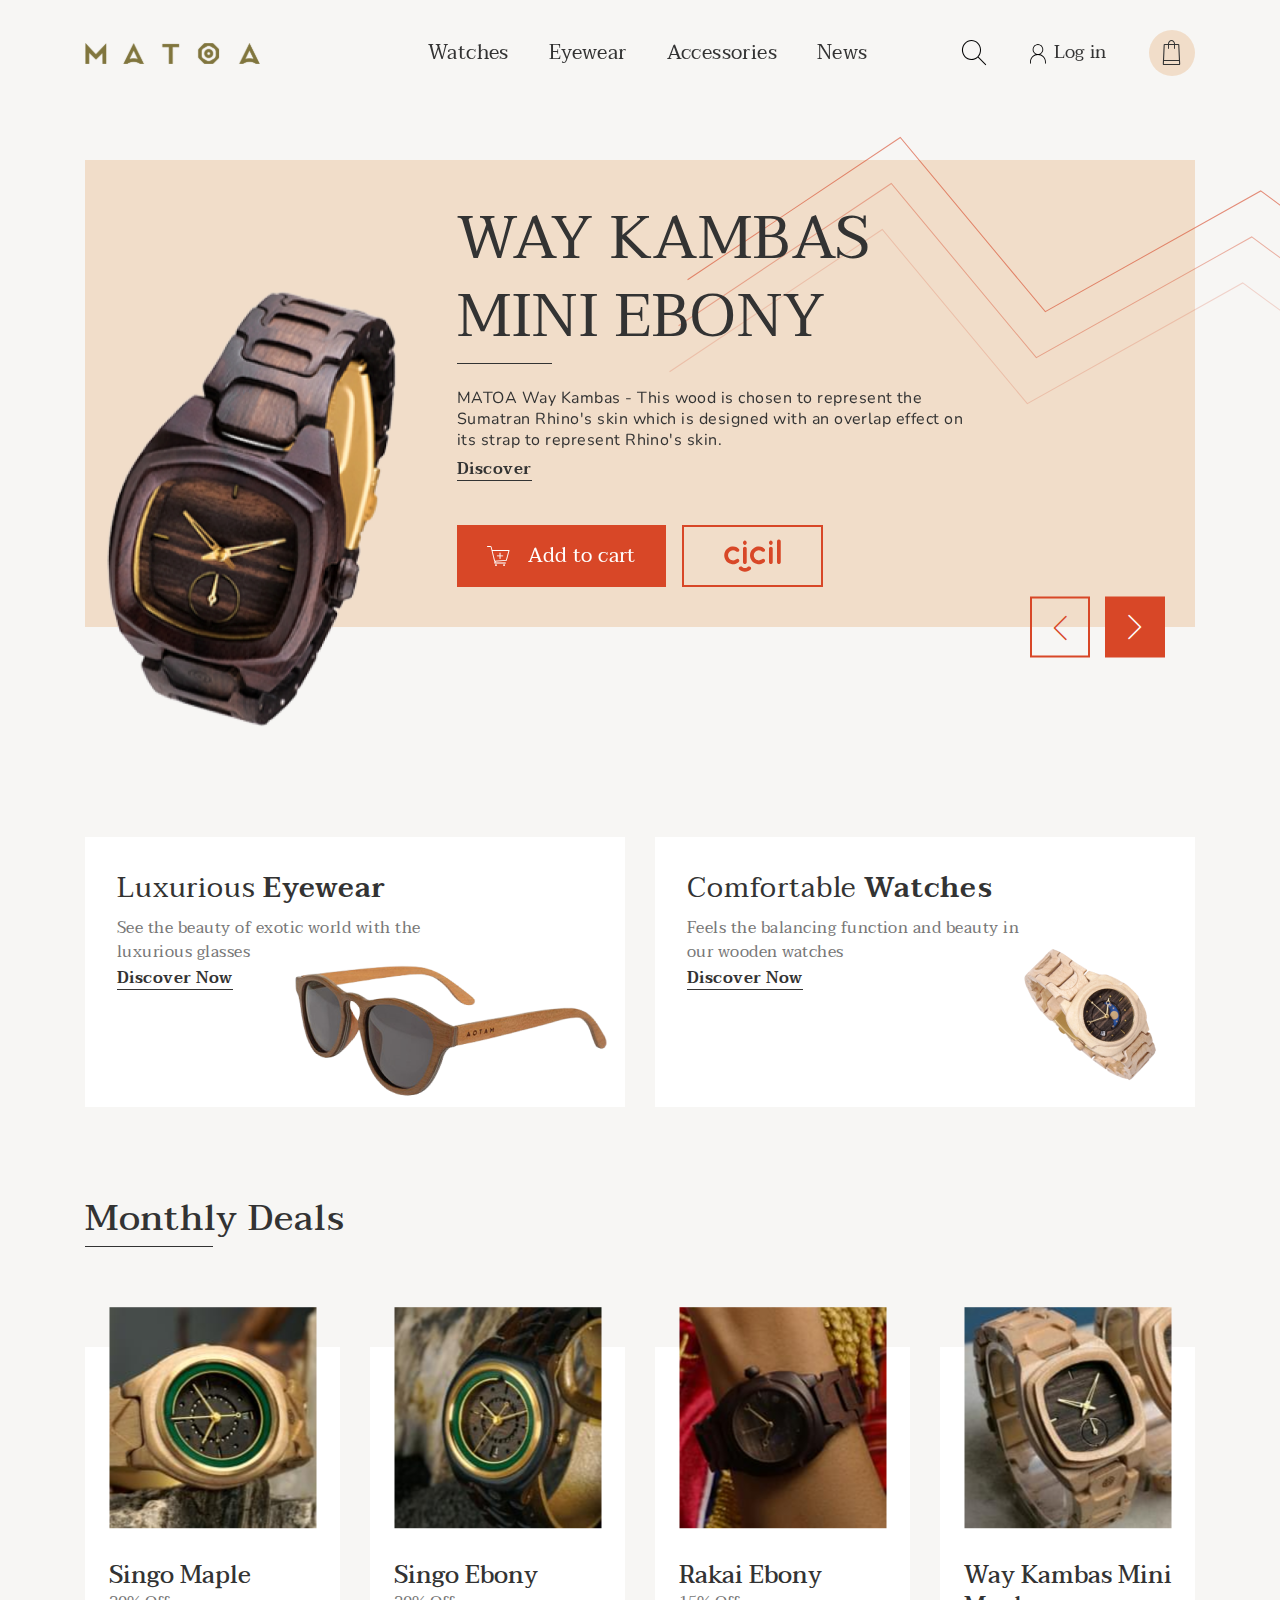
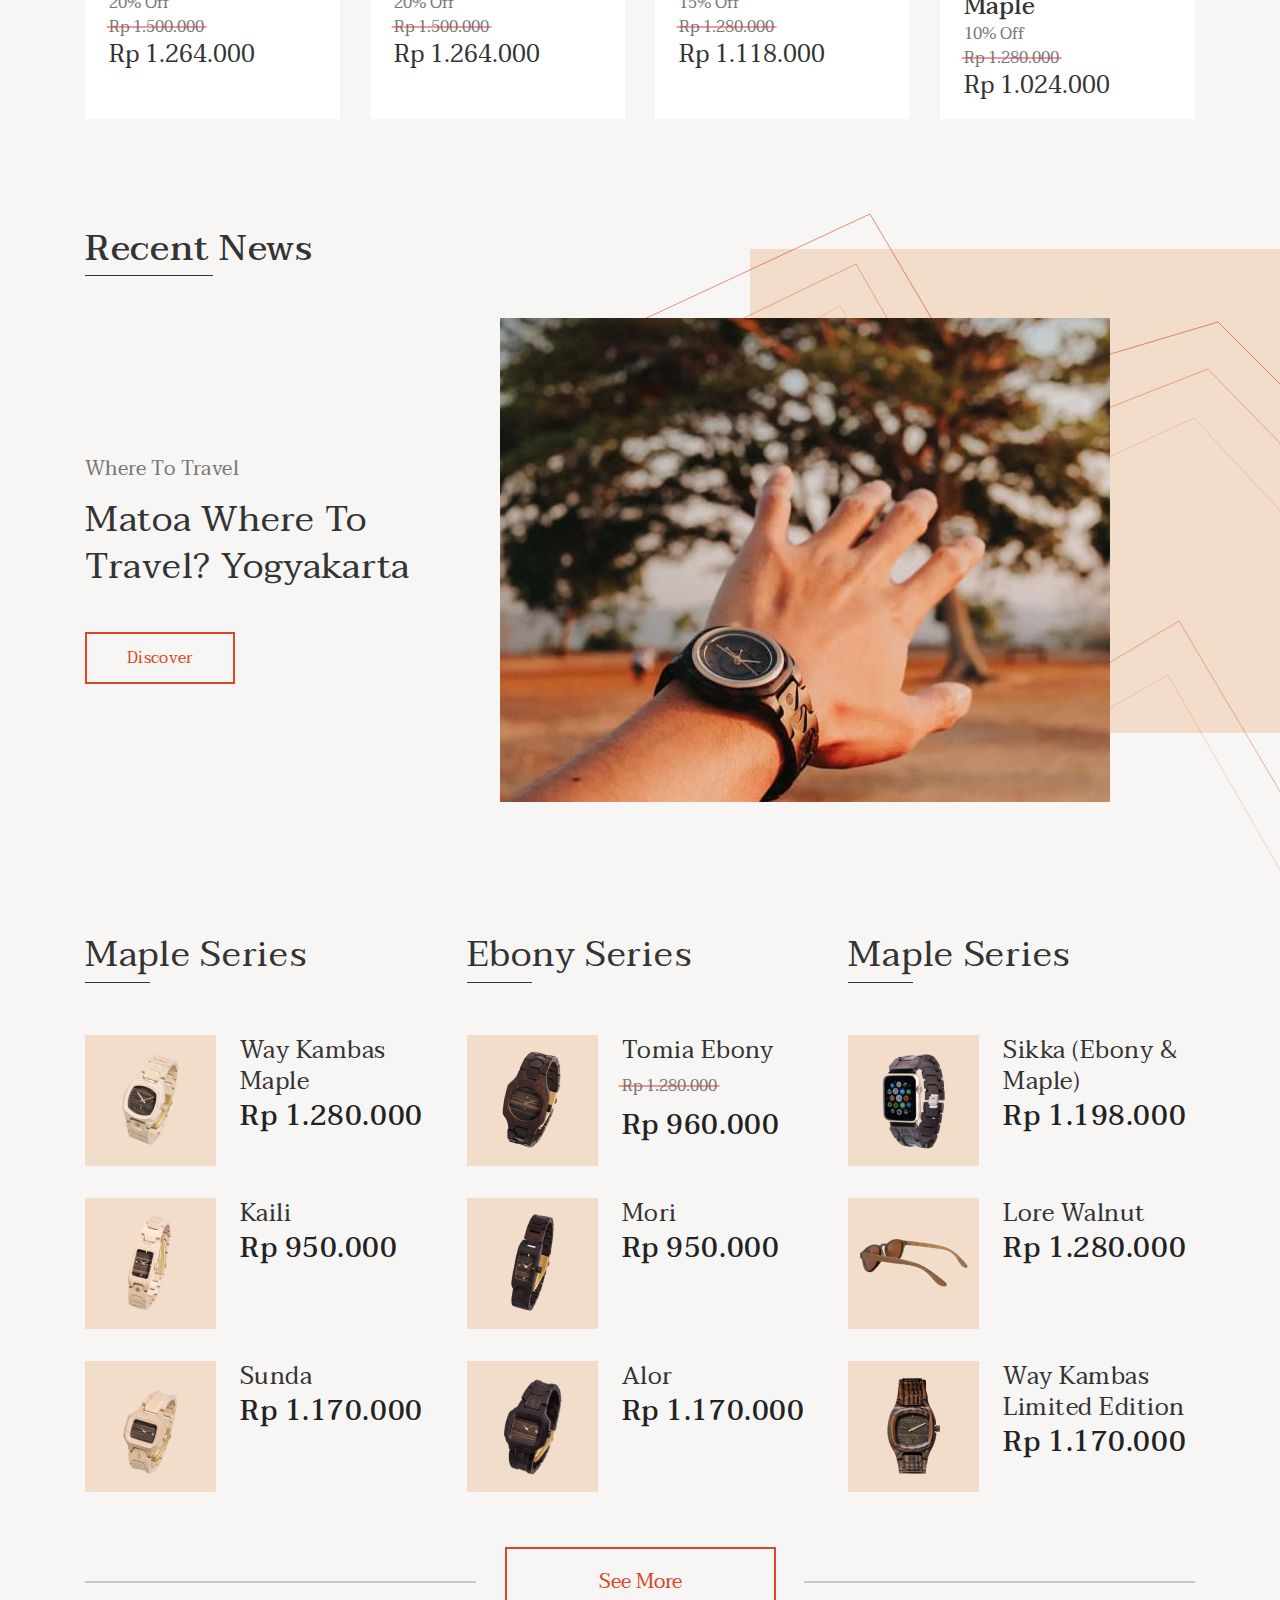
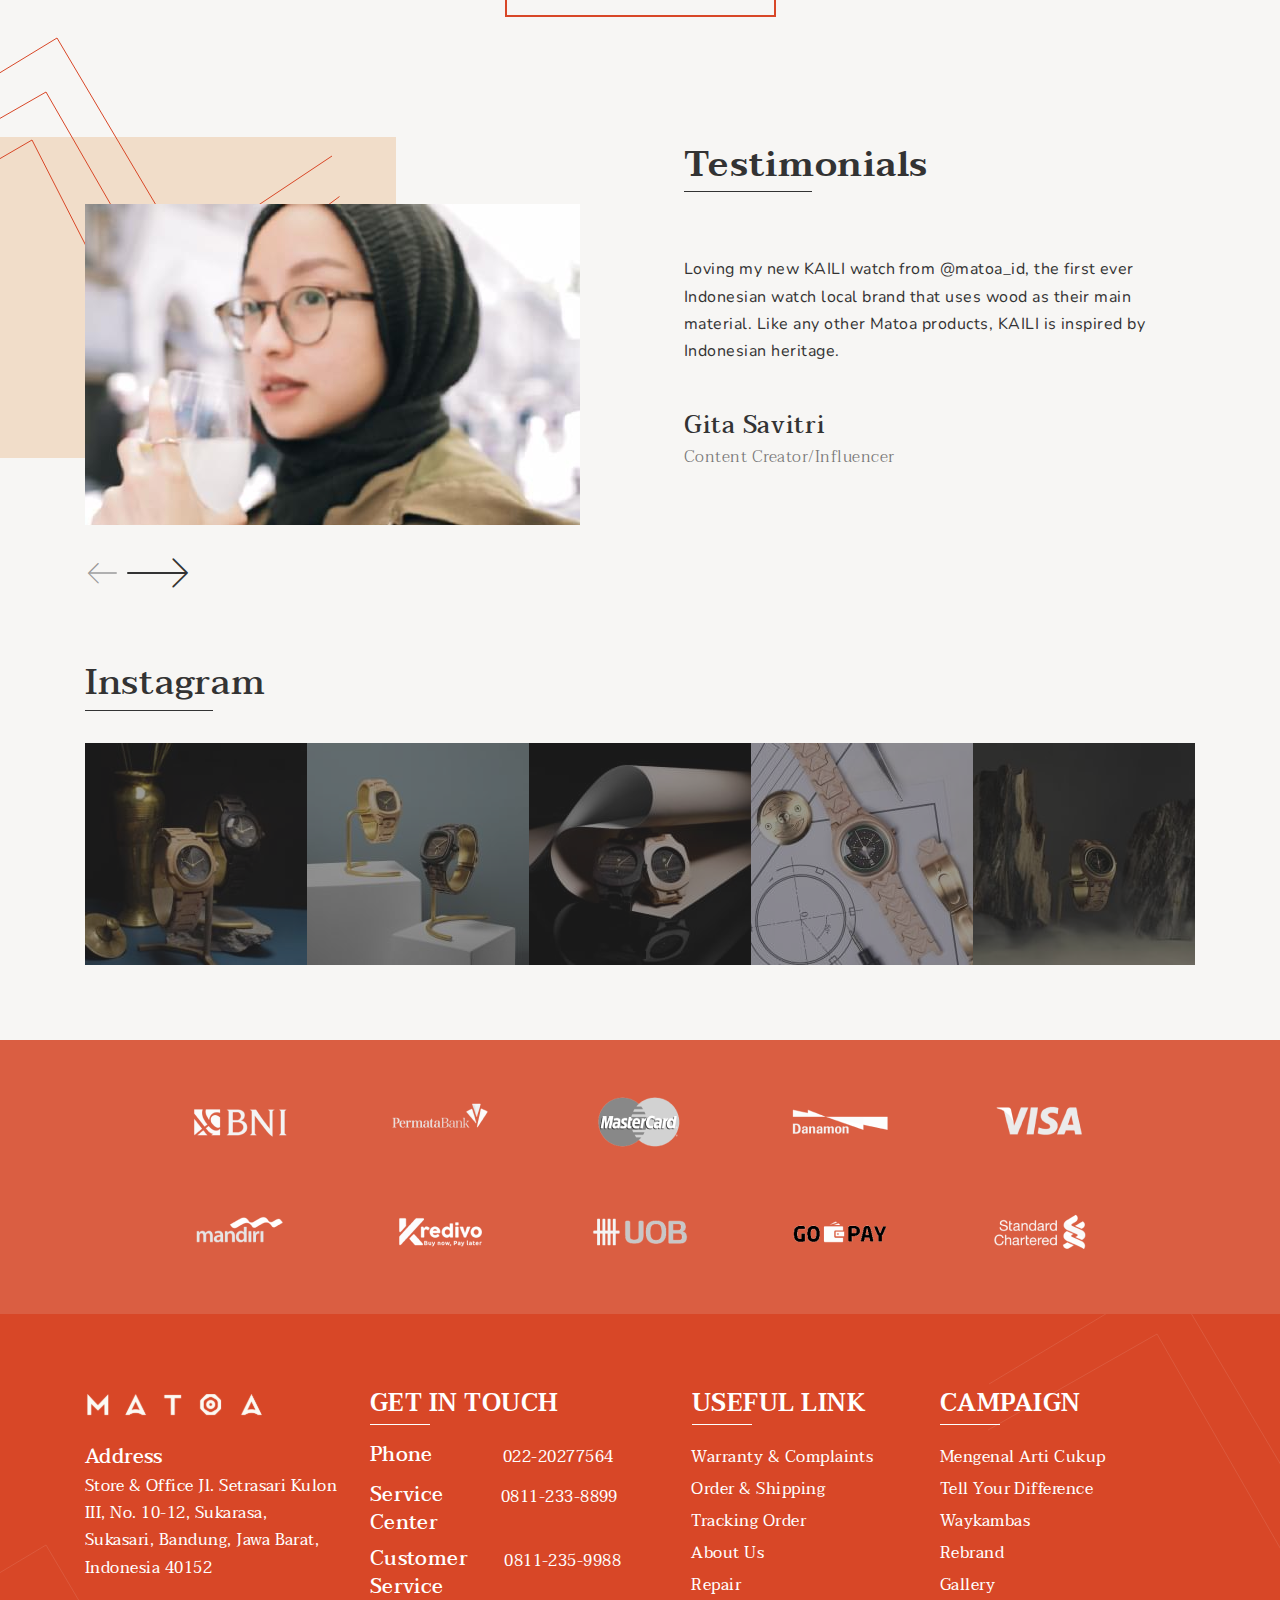
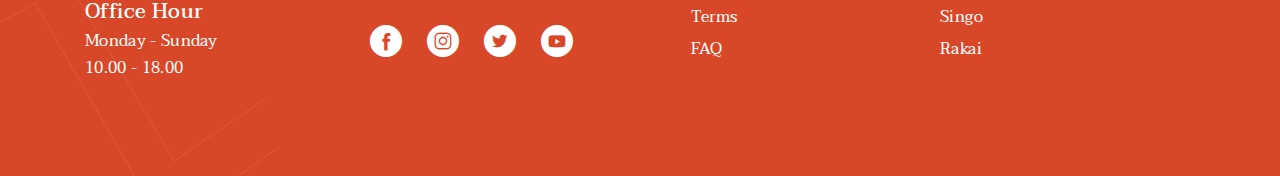
==== index.html @ 1e4cdd53 "Add files via upload" ====
<!DOCTYPE html>
<html lang="en">
  <head>
    <meta charset="UTF-8" />
    <meta http-equiv="X-UA-Compatible" content="IE=edge" />
    <meta name="viewport" content="width=device-width, initial-scale=1.0" />
    <link rel="stylesheet" href="css/style.min.css?_v=20230215100834" />
    <title>Главная</title>
  </head>
  <body>
    <div class="wrapper">
      <header class="header lock-padding">
        <div class="header__container">
          <div class="icon-menu">
            <span></span>
          </div>
          <a href="../index.html" class="header__logo"
            ><img src="img/logo.svg" alt="logo"
          /></a>
          <div class="header__menu menu">
            <nav class="menu__body">
              <ul class="menu__list">
                <li class="menu__item">
                  <a href="" class="menu__link">Watches</a>
                </li>
                <li class="menu__item">
                  <a href="" class="menu__link">Eyewear</a>
                </li>
                <li class="menu__item">
                  <a href="" class="menu__link">Accessories</a>
                </li>
                <li class="menu__item">
                  <a href="" class="menu__link">News</a>
                </li>
              </ul>
            </nav>
          </div>
          <div class="header__action action-header">
            <div
              data-da=".menu__body,360 , 2"
              class="action-header__search search-action-header"
            >
              <div class="search-action-header__icon">
                <span class="_icon-search"></span>
              </div>
              <input
                class="search-action-header__input"
                placeholder="search..."
                type="text"
              />
            </div>
            <div class="action-header__login login-action-header">
              <button class="login-action-header__button">
                <div class="login-action-header__icon">
                  <span class="_icon-user"></span>
                </div>
                <div class="login-action-header__text">Log in</div>
              </button>
            </div>
            <div class="action-header__cart cart-action-header">
              <button data-popup-link="cart" class="cart-action-header__icon">
                <span class="_icon-cart"></span>
              </button>
            </div>
          </div>
        </div>
      </header>
      <main class="page">
        <div class="page__main main">
          <div class="main__container">
            <div class="main__content">
              <div class="main__slider swiper">
                <div class="main__wrapper swiper-wrapper">
                  <div class="main__slide slide-main slide-main_1 swiper-slide">
                    <div class="slide-main__cont">
                      <div class="slide-main__image">
                        <img src="img/watch-slider.png" alt="watch" />
                      </div>
                      <div
                        data-swiper-parallax-scale="0.2"
                        data-swiper-parallax="-500"
                        class="slide-main__content"
                      >
                        <div
                          data-da=".slide-main_1,420 ,0 "
                          class="slide-main__text-block"
                        >
                          <h1 class="slide-main__title title">
                            WAY KAMBAS MINI EBONY
                          </h1>
                          <div class="slide-main__text">
                            MATOA Way Kambas - This wood is chosen to represent
                            the Sumatran Rhino's skin which is designed with an
                            overlap effect on its strap to represent Rhino's
                            skin.
                          </div>
                          <a
                            href="product.html"
                            class="slide-main__link link_border-bottom"
                            >Discover</a
                          >
                        </div>
                        <div class="slide-main__action">
                          <button class="slide-main__button button_orang-red">
                            <span class="_icon-cart2"></span>Add to cart
                          </button>
                          <button class="slide-main__button button_border">
                            <span class="_icon-cicil"></span>
                          </button>
                        </div>
                      </div>
                    </div>
                  </div>
                  <div class="main__slide slide-main slide-main_2 swiper-slide">
                    <div class="slide-main__cont">
                      <div class="slide-main__image">
                        <div class="slide-main__image">
                          <img src="img/watch-slider.png" alt="watch" />
                        </div>
                      </div>
                      <div
                        data-swiper-parallax-scale="0.2"
                        data-swiper-parallax="-500"
                        class="slide-main__content"
                      >
                        <div
                          data-da=".slide-main_2,420 ,0 "
                          class="slide-main__text-block"
                        >
                          <h1 class="slide-main__title title">
                            WAY KAMBAS MINI EBONY
                          </h1>
                          <div class="slide-main__text">
                            MATOA Way Kambas - This wood is chosen to represent
                            the Sumatran Rhino's skin which is designed with an
                            overlap effect on its strap to represent Rhino's
                            skin.
                          </div>
                          <a href="" class="slide-main__link link_border-bottom"
                            >Discover</a
                          >
                        </div>
                        <div class="slide-main__action">
                          <button class="slide-main__button button_orang-red">
                            <span class="_icon-cart2"></span>Add to cart
                          </button>
                          <button class="slide-main__button button_border">
                            <span class="_icon-cicil"></span>
                          </button>
                        </div>
                      </div>
                    </div>
                  </div>
                  <div class="main__slide slide-main slide-main_3 swiper-slide">
                    <div class="slide-main__cont">
                      <div class="slide-main__image">
                        <div class="slide-main__image">
                          <img src="img/watch-slider.png" alt="watch" />
                        </div>
                      </div>
                      <div
                        data-swiper-parallax-scale="0.2"
                        data-swiper-parallax="-500"
                        class="slide-main__content"
                      >
                        <div
                          data-da=".slide-main_3,420 ,0 "
                          class="slide-main__text-block"
                        >
                          <h1 class="slide-main__title title">
                            WAY KAMBAS MINI EBONY
                          </h1>
                          <div class="slide-main__text">
                            MATOA Way Kambas - This wood is chosen to represent
                            the Sumatran Rhino's skin which is designed with an
                            overlap effect on its strap to represent Rhino's
                            skin.
                          </div>
                          <a href="" class="slide-main__link link_border-bottom"
                            >Discover</a
                          >
                        </div>
                        <div class="slide-main__action">
                          <button class="slide-main__button button_orang-red">
                            <span class="_icon-cart2"></span>Add to cart
                          </button>
                          <button class="slide-main__button button_border">
                            <span class="_icon-cicil"></span>
                          </button>
                        </div>
                      </div>
                    </div>
                  </div>
                </div>
                <div class="swiper-pagination"></div>
                <div class="main__button-block swiper-button-block">
                  <button class="main__button-prev swiper-button-prev">
                    <span class="_icon-arrow"></span>
                  </button>
                  <button class="main__button-next swiper-button-next">
                    <span class="_icon-arrow"></span>
                  </button>
                </div>
              </div>
            </div>
            <div class="main__decor">
              <div class="main__decor-icon main__decor-icon_1">
                <img src="img/decor.svg" alt="decor" />
              </div>
              <div class="main__decor-icon main__decor-icon_2">
                <img src="img/decor.svg" alt="decor" />
              </div>
              <div class="main__decor-icon main__decor-icon_3">
                <img src="img/decor.svg" alt="decor" />
              </div>
            </div>
          </div>
        </div>
        <div class="page__cards cards">
          <div class="cards__container">
            <div class="cards__items">
              <div class="cards__item item-cards">
                <div class="item-cards__text-block">
                  <div class="item-cards__title">
                    Luxurious <span>Eyewear</span>
                  </div>
                  <div class="item-cards__text">
                    See the beauty of exotic world with the luxurious glasses
                  </div>
                  <a href="" class="item-cards__link link_border-bottom">
                    Discover Now
                  </a>
                </div>
                <div class="item-cards__image">
                  <img src="img/glasses-card.png" alt="glasses" />
                </div>
              </div>
              <div class="cards__item item-cards">
                <div class="item-cards__text-block">
                  <div class="item-cards__title">
                    Comfortable <span>Watches</span>
                  </div>
                  <div class="item-cards__text">
                    Feels the balancing function and beauty in our wooden
                    watches
                  </div>
                  <a href="" class="item-cards__link link_border-bottom">
                    Discover Now
                  </a>
                </div>
                <div class="item-cards__image item-cards__image_watch">
                  <img src="img/watch-card.png" alt="watch" />
                </div>
              </div>
            </div>
          </div>
        </div>
        <div class="page__deals deals">
          <div class="deals__container">
            <h2 class="deals__title title title_s36">Monthly Deals</h2>
            <div class="deals__content">
              <div class="deals__items">
                <div class="deals__item item-deals">
                  <div class="item-deals__image">
                    <img src="img/watch1.jpg" alt="image" />
                  </div>
                  <div class="item-deals__title">Singo Maple</div>
                  <div class="item-deals__discount">20% Off</div>
                  <div class="item-deals__old-price text_old-price">
                    Rp 1.500.000
                  </div>
                  <div class="item-deals__price">Rp 1.264.000</div>
                  <div class="item-deals__action">
                    <button class="item-deals__favorite button_border">
                      <span class="_icon-favorite"></span>
                    </button>
                    <button class="item-deals__button button_orang-red-min">
                      Add to cart
                    </button>
                  </div>
                </div>
                <div class="deals__item item-deals">
                  <div class="item-deals__image">
                    <img src="img/watch2.jpg" alt="image" />
                  </div>
                  <div class="item-deals__title">Singo Ebony</div>
                  <div class="item-deals__discount">20% Off</div>
                  <div class="item-deals__old-price text_old-price">
                    Rp 1.500.000
                  </div>
                  <div class="item-deals__price">Rp 1.264.000</div>
                  <div class="item-deals__action">
                    <button class="item-deals__favorite button_border">
                      <span class="_icon-favorite"></span>
                    </button>
                    <button class="item-deals__button button_orang-red-min">
                      Add to cart
                    </button>
                  </div>
                </div>
                <div class="deals__item item-deals">
                  <div class="item-deals__image">
                    <img src="img/watch3.jpg" alt="image" />
                  </div>
                  <div class="item-deals__title">Rakai Ebony</div>
                  <div class="item-deals__discount">15% Off</div>
                  <div class="item-deals__old-price text_old-price">
                    Rp 1.280.000
                  </div>
                  <div class="item-deals__price">Rp 1.118.000</div>
                  <div class="item-deals__action">
                    <button class="item-deals__favorite button_border">
                      <span class="_icon-favorite"></span>
                    </button>
                    <button class="item-deals__button button_orang-red-min">
                      Add to cart
                    </button>
                  </div>
                </div>
                <div class="deals__item item-deals">
                  <div class="item-deals__image">
                    <img src="img/watch4.jpg" alt="image" />
                  </div>
                  <div class="item-deals__title">Way Kambas Mini Maple</div>
                  <div class="item-deals__discount">10% Off</div>
                  <div class="item-deals__old-price text_old-price">
                    Rp 1.280.000
                  </div>
                  <div class="item-deals__price">Rp 1.024.000</div>
                  <div class="item-deals__action">
                    <button class="item-deals__favorite button_border">
                      <span class="_icon-favorite"></span>
                    </button>
                    <button class="item-deals__button button_orang-red-min">
                      Add to cart
                    </button>
                  </div>
                </div>
              </div>
            </div>
          </div>
        </div>
        <div class="page__news news">
          <div class="news__container">
            <h2 class="news__title title title_s36">Recent News</h2>
            <div class="news__body">
              <div class="news__content content-news">
                <div class="content-news__text-block">
                  <div class="content-news__top-title">Where To Travel</div>
                  <div class="content-news__title title title_s36">
                    Matoa Where To Travel? Yogyakarta
                  </div>
                </div>
                <div class="content-news__action">
                  <a href="" class="content-news__button button_border"
                    >Discover</a
                  >
                </div>
              </div>
              <div class="news__image">
                <img src="img/image1.jpg" alt="image" />
              </div>
              <div class="news__decor decor-news">
                <div class="decor-news__icon decor-news__icon_1">
                  <img src="img/decor2.svg" alt="decor" />
                </div>
                <div class="decor-news__icon decor-news__icon_2">
                  <img src="img/decor3.svg" alt="decor" />
                </div>
                <div class="decor-news__icon decor-news__icon_3">
                  <img src="img/decor4.svg" alt="decor" />
                </div>
                <div class="decor-news__icon decor-news__icon_4">
                  <img src="img/decor5.svg" alt="decor" />
                </div>
                <div class="decor-news__icon decor-news__icon_5">
                  <img src="img/decor6.svg" alt="decor" />
                </div>
              </div>
            </div>
          </div>
        </div>
        <div class="page__goods goods">
          <div class="goods__container">
            <div class="goods__body">
              <div class="goods__column column-goods">
                <h2 class="column-goods__title title title_s36">
                  Maple Series
                </h2>
                <div class="column-goods__content">
                  <div class="column-goods__item">
                    <a href="" class="column-goods__image">
                      <img src="img/watch-min1.png" alt="watch" />
                    </a>
                    <div class="column-goods__text">
                      <a href="" class="column-goods__name">Way Kambas Maple</a>
                      <div class="column-goods__price">Rp 1.280.000</div>
                    </div>
                  </div>
                  <div class="column-goods__item">
                    <a href="" class="column-goods__image">
                      <img src="img/watch-min4.png" alt="watch" />
                    </a>
                    <div class="column-goods__text">
                      <a href="" class="column-goods__name">Kaili</a>
                      <div class="column-goods__price">Rp 950.000</div>
                    </div>
                  </div>
                  <div class="column-goods__item">
                    <a href="" class="column-goods__image">
                      <img src="img/watch-min6.png" alt="watch" />
                    </a>
                    <div class="column-goods__text">
                      <a href="" class="column-goods__name">Sunda</a>
                      <div class="column-goods__price">Rp 1.170.000</div>
                    </div>
                  </div>
                </div>
              </div>
              <div class="goods__column column-goods">
                <h2 class="column-goods__title title title_s36">
                  Ebony Series
                </h2>
                <div class="column-goods__content">
                  <div class="column-goods__item old-price">
                    <a href="" class="column-goods__image">
                      <img src="img/watch-min2.png" alt="watch" />
                    </a>
                    <div class="column-goods__text">
                      <a href="" class="column-goods__name">Tomia Ebony</a>
                      <div class="column-goods__old-price text_old-price">
                        Rp 1.280.000
                      </div>
                      <div class="column-goods__price">Rp 960.000</div>
                    </div>
                  </div>
                  <div class="column-goods__item">
                    <a href="" class="column-goods__image">
                      <img src="img/watch-min5.png" alt="watch" />
                    </a>
                    <div class="column-goods__text">
                      <a href="" class="column-goods__name">Mori</a>
                      <div class="column-goods__price">Rp 950.000</div>
                    </div>
                  </div>
                  <div class="column-goods__item">
                    <a href="" class="column-goods__image">
                      <img src="img/watch-min7.png" alt="watch" />
                    </a>
                    <div class="column-goods__text">
                      <a href="" class="column-goods__name">Alor</a>
                      <div class="column-goods__price">Rp 1.170.000</div>
                    </div>
                  </div>
                </div>
              </div>
              <div class="goods__column column-goods">
                <h2 class="column-goods__title title title_s36">
                  Maple Series
                </h2>
                <div class="column-goods__content">
                  <div class="column-goods__item">
                    <a href="" class="column-goods__image">
                      <img src="img/watch-min3.png" alt="watch" />
                    </a>
                    <div class="column-goods__text">
                      <a href="" class="column-goods__name">
                        Sikka (Ebony & Maple)
                      </a>
                      <div class="column-goods__price">Rp 1.198.000</div>
                    </div>
                  </div>
                  <div class="column-goods__item">
                    <a href="" class="column-goods__image">
                      <img src="img/glasses-min1.png" alt="watch" />
                    </a>
                    <div class="column-goods__text">
                      <a href="" class="column-goods__name">Lore Walnut</a>
                      <div class="column-goods__price">Rp 1.280.000</div>
                    </div>
                  </div>
                  <div class="column-goods__item">
                    <a href="" class="column-goods__image">
                      <img src="img/watch-min8.png" alt="watch" />
                    </a>
                    <div class="column-goods__text">
                      <a href="" class="column-goods__name">
                        Way Kambas Limited Edition
                      </a>
                      <div class="column-goods__price">Rp 1.170.000</div>
                    </div>
                  </div>
                </div>
              </div>
            </div>
            <div class="goods__action">
              <a href="" class="goods__button button_border">See More</a>
            </div>
          </div>
        </div>
        <div class="page__testimonials testimonials">
          <div class="testimonials__container">
            <h2 class="testimonials__title title title_s36">Testimonials</h2>
            <div class="testimonials__decor decor-testimonials">
              <div class="decor-testimonials__block"></div>
              <div class="decor-testimonials__icon decor-testimonials__icon_1">
                <img src="img/decor7.svg" alt="" />
              </div>
              <div class="decor-testimonials__icon decor-testimonials__icon_2">
                <img src="img/decor8.svg" alt="" />
              </div>
              <div class="decor-testimonials__icon decor-testimonials__icon_3">
                <img src="img/decor9.svg" alt="" />
              </div>
            </div>
            <div class="testimonials__body">
              <div class="testimonials__slider swiper">
                <div class="testimonials__wrapper swiper-wrapper">
                  <div
                    class="testimonials__slide slide-testimonials swiper-slide"
                  >
                    <div class="slide-testimonials__image">
                      <img src="img/image2.jpg" alt="image" />
                    </div>
                    <div class="slide-testimonials__content">
                      <div class="slide-testimonials__text">
                        Loving my new KAILI watch from @matoa_id, the first ever
                        Indonesian watch local brand that uses wood as their
                        main material. Like any other Matoa products, KAILI is
                        inspired by Indonesian heritage.
                      </div>
                      <div class="slide-testimonials__title">Gita Savitri</div>
                      <div class="slide-testimonials__subtitle">
                        Content Creator/Influencer
                      </div>
                    </div>
                  </div>
                  <div
                    class="testimonials__slide slide-testimonials swiper-slide"
                  >
                    <div class="slide-testimonials__image">
                      <img src="img/image2.jpg" alt="image" />
                    </div>
                    <div class="slide-testimonials__content">
                      <div class="slide-testimonials__text">
                        Loving my new KAILI watch from @matoa_id, the first ever
                        Indonesian watch local brand that uses wood as their
                        main material. Like any other Matoa products, KAILI is
                        inspired by Indonesian heritage.
                      </div>
                      <div class="slide-testimonials__title">Gita Savitri</div>
                      <div class="slide-testimonials__subtitle">
                        Content Creator/Influencer
                      </div>
                    </div>
                  </div>
                  <div
                    class="testimonials__slide slide-testimonials swiper-slide"
                  >
                    <div class="slide-testimonials__image">
                      <img src="img/image2.jpg" alt="image" />
                    </div>
                    <div class="slide-testimonials__content">
                      <div class="slide-testimonials__text">
                        Loving my new KAILI watch from @matoa_id, the first ever
                        Indonesian watch local brand that uses wood as their
                        main material. Like any other Matoa products, KAILI is
                        inspired by Indonesian heritage.
                      </div>
                      <div class="slide-testimonials__title">Gita Savitri</div>
                      <div class="slide-testimonials__subtitle">
                        Content Creator/Influencer
                      </div>
                    </div>
                  </div>
                </div>
                <div class="testimonials__button-block">
                  <button class="testimonials__button-prev swiper-button-prev">
                    <span class="_icon-arrow"></span>
                  </button>
                  <button class="testimonials__button-next swiper-button-next">
                    <span class="_icon-arrow"></span>
                  </button>
                </div>
              </div>
            </div>
          </div>
        </div>
        <div class="page__instagram instagram">
          <div class="instagram__container">
            <h2 class="instagram__title title title_s36">Instagram</h2>
            <div class="instagram__body">
              <a href="" class="instagram__image">
                <img src="img/image-instagram1.jpg" alt="image" />
              </a>
              <a href="" class="instagram__image">
                <img src="img/image-instagram2.jpg" alt="image" />
              </a>
              <a href="" class="instagram__image">
                <img src="img/image-instagram3.jpg" alt="image" />
              </a>
              <a href="" class="instagram__image">
                <img src="img/image-instagram4.jpg" alt="image" />
              </a>
              <a href="" class="instagram__image">
                <img src="img/image-instagram5.jpg" alt="image" />
              </a>
            </div>
          </div>
        </div>
        <div class="page__partners partners">
          <div class="partners__container">
            <div class="partners__item">
              <img src="img/partner1.png" alt="partner" />
            </div>
            <div class="partners__item">
              <img src="img/partner2.png" alt="partner" />
            </div>
            <div class="partners__item">
              <img src="img/partner3.png" alt="partner" />
            </div>
            <div class="partners__item">
              <img src="img/partner4.png" alt="partner" />
            </div>
            <div class="partners__item">
              <img src="img/partner5.png" alt="partner" />
            </div>
            <div class="partners__item">
              <img src="img/partner6.png" alt="partner" />
            </div>
            <div class="partners__item">
              <img src="img/partner7.png" alt="partner" />
            </div>
            <div class="partners__item">
              <img src="img/partner8.png" alt="partner" />
            </div>
            <div class="partners__item">
              <img src="img/partner9.png" alt="partner" />
            </div>
            <div class="partners__item">
              <img src="img/partner10.png" alt="partner" />
            </div>
          </div>
        </div>
      </main>
      <footer class="footer">
        <div class="footer__container">
          <div class="footer__column column-footer">
            <a href="" class="column-footer__logo"
              ><img src="img/logo-red.svg" alt="logo"
            /></a>
            <div class="column-footer__addrres">
              <div class="column-footer__label">Address</div>
              <div class="column-footer__text">
                Store & Office Jl. Setrasari Kulon III, No. 10-12, Sukarasa,
                Sukasari, Bandung, Jawa Barat, Indonesia 40152
              </div>
            </div>
            <div class="column-footer__hour">
              <div class="column-footer__label">Office Hour</div>
              <div class="column-footer__time">
                Monday - Sunday 10.00 - 18.00
              </div>
            </div>
          </div>
          <div class="footer__column column-footer">
            <h3 class="column-footer__title title title_s24">Get in touch</h3>
            <div class="column-footer__body">
              <div class="column-footer__item">
                <div class="column-footer__label">Phone</div>
                <div class="column-footer__info">022-20277564</div>
              </div>
              <div class="column-footer__item">
                <div class="column-footer__label">
                  Service<br />
                  Center
                </div>
                <div class="column-footer__info">0811-233-8899</div>
              </div>
              <div class="column-footer__item">
                <div class="column-footer__label">
                  Customer <br />
                  Service
                </div>
                <div class="column-footer__info">0811-235-9988</div>
              </div>
              <div class="column-footer__action action-column-footer">
                <a href="" class="action-column-footer__item">
                  <span class="_icon-facebook"></span>
                </a>
                <a href="" class="action-column-footer__item">
                  <span class="_icon-instagram"></span>
                </a>
                <a href="" class="action-column-footer__item">
                  <span class="_icon-twitter"></span>
                </a>
                <a href="" class="action-column-footer__item">
                  <span class="_icon-youtube"></span>
                </a>
              </div>
            </div>
          </div>
          <div class="footer__column column-footer">
            <h3 class="column-footer__title title title_s24">Useful Link</h3>
            <div class="column-footer__menu menu-column-footer">
              <nav class="menu-column-footer__body">
                <ul class="menu-column-footer__list">
                  <li class="menu-column-footer__item">
                    <a href="" class="menu-column-footer__link"
                      >Warranty & Complaints</a
                    >
                  </li>
                  <li class="menu-column-footer__item">
                    <a href="" class="menu-column-footer__link"
                      >Order & Shipping</a
                    >
                  </li>
                  <li class="menu-column-footer__item">
                    <a href="" class="menu-column-footer__link"
                      >Tracking Order</a
                    >
                  </li>
                  <li class="menu-column-footer__item">
                    <a href="" class="menu-column-footer__link">About Us</a>
                  </li>
                  <li class="menu-column-footer__item">
                    <a href="" class="menu-column-footer__link">Repair</a>
                  </li>
                  <li class="menu-column-footer__item">
                    <a href="" class="menu-column-footer__link">Terms</a>
                  </li>
                  <li class="menu-column-footer__item">
                    <a href="" class="menu-column-footer__link">FAQ</a>
                  </li>
                </ul>
              </nav>
            </div>
          </div>
          <div class="footer__column column-footer">
            <h3 class="column-footer__title title title_s24">Campaign</h3>
            <div class="column-footer__menu menu-column-footer">
              <nav class="menu-column-footer__body">
                <ul class="menu-column-footer__list">
                  <li class="menu-column-footer__item">
                    <a href="" class="menu-column-footer__link"
                      >Mengenal Arti Cukup
                    </a>
                  </li>
                  <li class="menu-column-footer__item">
                    <a href="" class="menu-column-footer__link">
                      Tell Your Difference
                    </a>
                  </li>
                  <li class="menu-column-footer__item">
                    <a href="" class="menu-column-footer__link">Waykambas </a>
                  </li>
                  <li class="menu-column-footer__item">
                    <a href="" class="menu-column-footer__link">Rebrand </a>
                  </li>
                  <li class="menu-column-footer__item">
                    <a href="" class="menu-column-footer__link">Gallery </a>
                  </li>
                  <li class="menu-column-footer__item">
                    <a href="" class="menu-column-footer__link">Singo </a>
                  </li>
                  <li class="menu-column-footer__item">
                    <a href="" class="menu-column-footer__link"> Rakai </a>
                  </li>
                </ul>
              </nav>
            </div>
          </div>
          <div class="footer__decor decor-footer">
            <div class="decor-footer__icon decor-footer__icon_1">
              <img src="img/decor10.svg" alt="decor" />
            </div>
            <div class="decor-footer__icon decor-footer__icon_2">
              <img src="img/decor11.svg" alt="decor" />
            </div>
            <div class="decor-footer__icon decor-footer__icon_3">
              <img src="img/decor12.svg" alt="decor" />
            </div>
            <div class="decor-footer__icon decor-footer__icon_4">
              <img src="img/decor13.svg" alt="decor" />
            </div>
          </div>
        </div>
      </footer>
    </div>
    <div data-popup="cart" class="popup popup-cart lock-padding">
      <div class="popup-cart__body popup__body">
        <div class="popup-cart__content popup__content">
          <div class="popup__close"><span></span></div>
          <div class="popup-cart__body">
            <div class="popup-cart__item item-popup-cart">
              <div class="item-popup-cart__info info-item-popup-cart">
                <div class="info-item-popup-cart__image">
                  <img src="img/watch-slider.png" alt="watch" />
                </div>
                <div class="info-item-popup-cart__content">
                  <div class="info-item-popup-cart__name">
                    Way Kambas Mini Ebony
                  </div>
                  <div class="info-item-popup-cart__old-price text_old-price">
                    Rp 1.280.000
                  </div>
                  <div class="info-item-popup-cart__price">Rp 1.024.000</div>
                  <div class="info-item-popup-cart__mark-block">
                    <div
                      class="info-item-popup-cart__mark info-item-popup-cart__mark_1"
                    >
                      Custom Engrave
                    </div>
                    <div
                      class="info-item-popup-cart__mark info-item-popup-cart__mark_2"
                    >
                      “Happy | Birthday | from”
                    </div>
                  </div>
                </div>
              </div>
              <div class="item-popup-cart__settings settings-item-popup-cart">
                <div class="settings-item-popup-cart__lable">
                  Select Packaging
                </div>
                <div class="settings-item-popup-cart__body">
                  <div
                    class="settings-item-popup-cart__select select-settings-item-popup-cart select"
                  >
                    <button
                      class="select-settings-item-popup-cart__button select__button _icon-arrow"
                    >
                      Wooden Packaging (Rp 50.000)
                    </button>
                    <ul
                      class="select-settings-item-popup-cart__list select__list"
                    >
                      <li
                        class="select-settings-item-popup-cart__item select__item"
                      >
                        Wooden Packaging (Rp 50.000)
                      </li>
                      <li
                        class="select-settings-item-popup-cart__item select__item"
                      >
                        Lorem 2
                      </li>
                      <li
                        class="select-settings-item-popup-cart__item select__item"
                      >
                        Lorem 3
                      </li>
                      <li
                        class="select-settings-item-popup-cart__item select__item"
                      >
                        Lorem 4
                      </li>
                      <li
                        class="select-settings-item-popup-cart__item select__item"
                      >
                        Lorem 5
                      </li>
                    </ul>
                  </div>
                  <div class="settings-item-popup-cart__action">
                    <div
                      class="settings-item-popup-cart__quantity quantity quantity-settings-item-popup-cart"
                    >
                      <div
                        class="quantity-settings-item-popup-cart__button quantity-settings-item-popup-cart__button_minus quantity__button quantity__button_minus"
                      ></div>
                      <input data-tel value="1" type="text" />
                      <div
                        class="quantity-settings-item-popup-cart__button quantity-settings-item-popup-cart__button_plus quantity__button quantity__button_plus"
                      ></div>
                    </div>
                    <div class="settings-item-popup-cart__full-price">
                      Rp 2.048.000
                    </div>
                    <a href="" class="settings-item-popup-cart__delete"
                      ><span class="_icon-bucket"></span
                    ></a>
                  </div>
                </div>
              </div>
            </div>
            <div class="popup-cart__item item-popup-cart">
              <div class="item-popup-cart__info info-item-popup-cart">
                <div class="info-item-popup-cart__image">
                  <img src="img/watch-min3.png" alt="watch" />
                </div>
                <div class="info-item-popup-cart__content">
                  <div class="info-item-popup-cart__name _mb16">
                    Sikka (Ebony & Maple)
                  </div>
                  <div class="info-item-popup-cart__price">Rp 1.264.000</div>
                </div>
              </div>
              <div class="item-popup-cart__settings settings-item-popup-cart">
                <div class="settings-item-popup-cart__lable">
                  Select Packaging
                </div>
                <div class="settings-item-popup-cart__body">
                  <div
                    class="settings-item-popup-cart__select select-settings-item-popup-cart select"
                  >
                    <button
                      class="select-settings-item-popup-cart__button select__button _icon-arrow"
                    >
                      Default Packaging (Free)
                    </button>
                    <ul class="settings-item-popup-cart__list select__list">
                      <li
                        class="select-settings-item-popup-cart__item select__item"
                      >
                        Default Packaging (Free)
                      </li>
                      <li
                        class="select-settings-item-popup-cart__item select__item"
                      >
                        Lorem 2
                      </li>
                      <li
                        class="select-settings-item-popup-cart__item select__item"
                      >
                        Lorem 3
                      </li>
                      <li
                        class="select-settings-item-popup-cart__item select__item"
                      >
                        Lorem 4
                      </li>
                      <li
                        class="select-settings-item-popup-cart__item select__item"
                      >
                        Lorem 5
                      </li>
                    </ul>
                  </div>
                  <div class="settings-item-popup-cart__action">
                    <div
                      class="settings-item-popup-cart__quantity quantity quantity-settings-item-popup-cart"
                    >
                      <div
                        class="quantity-settings-item-popup-cart__button quantity-settings-item-popup-cart__button_minus quantity__button quantity__button_minus"
                      ></div>
                      <input data-tel value="1" type="text" />
                      <div
                        class="quantity-settings-item-popup-cart__button quantity-settings-item-popup-cart__button_plus quantity__button quantity__button_plus"
                      ></div>
                    </div>
                    <div class="settings-item-popup-cart__full-price">
                      Rp 1.264.000
                    </div>
                    <a href="" class="settings-item-popup-cart__delete"
                      ><span class="_icon-bucket"></span
                    ></a>
                  </div>
                </div>
              </div>
            </div>
          </div>
          <div class="popup-cart__bottom bottom-popup-cart">
            <div class="bottom-popup-cart__content">
              <div class="bottom-popup-cart__code-promo">
                <div class="bottom-popup-cart__label">Kode Promo</div>
                <input
                  value="INDONESIA"
                  type="text"
                  class="bottom-popup-cart__input"
                />
                <div class="bottom-popup-cart__discount">35% off</div>
              </div>
              <div
                class="bottom-popup-cart__all-price all-price-bottom-popup-cart"
              >
                <div class="all-price-bottom-popup-cart__label">Subtotal</div>
                <div class="all-price-bottom-popup-cart__body">
                  <div
                    class="all-price-bottom-popup-cart__old-price text_old-price"
                  >
                    Rp 3.312.000
                  </div>
                  <div class="all-price-bottom-popup-cart__price">
                    Rp 2.152.000
                  </div>
                </div>
              </div>
            </div>
            <a href="../checkout.html" class="bottom-popup-cart__button"
              >Checkout</a
            >
          </div>
        </div>
      </div>
    </div>
    <script src="js/app.min.js?_v=20230215100834"></script>
  </body>
</html>
---- css/style.min.css ----
@import url(https://fonts.googleapis.com/css?family=Taviraj:300,regular,500,600&display=swap);@import url(https://fonts.googleapis.com/css?family=Nunito:regular&display=swap);@font-face{font-family:icomoon;font-display:swap;src:url(../fonts/icomoon.woff2) format("woff2"),url(../fonts/icomoon.woff) format("woff");font-weight:400;font-style:normal}[class*=_icon-]:before{font-family:icomoon;font-style:normal;font-weight:400;font-variant:normal;text-transform:none;line-height:1;-webkit-font-smoothing:antialiased;-moz-osx-font-smoothing:grayscale}[class*=_icon-]:before{display:block}._icon-bucket:before{content:"\e90b"}._icon-favorite:before{content:"\e909"}._icon-youtube:before{content:"\e903"}._icon-twitter:before{content:"\e906"}._icon-instagram:before{content:"\e907"}._icon-facebook:before{content:"\e908"}._icon-arrow:before{content:"\e90a"}._icon-cicil:before{content:"\e904"}._icon-cart2:before{content:"\e905"}._icon-cart:before{content:"\e901"}._icon-search:before{content:"\e902"}._icon-user:before{content:"\e900"}*{padding:0;margin:0;border:0}*,:after,:before{-webkit-box-sizing:border-box;box-sizing:border-box}:active,:focus{outline:0}a:active,a:focus{outline:0}aside,footer,header,nav{display:block}body,html{height:100%;width:100%;font-size:100%;line-height:1;-ms-text-size-adjust:100%;-moz-text-size-adjust:100%;-webkit-text-size-adjust:100%}button,input,textarea{font-family:inherit}input::-ms-clear{display:none}button{cursor:pointer}button::-moz-focus-inner{padding:0;border:0}a,a:visited{text-decoration:none}a:hover{text-decoration:none}ul li{list-style:none}img{vertical-align:top}h1,h2,h3,h4,h5,h6{font-size:inherit;font-weight:400}.wrapper{overflow:hidden;display:-webkit-box;display:-ms-flexbox;display:flex;-webkit-box-orient:vertical;-webkit-box-direction:normal;-ms-flex-direction:column;flex-direction:column;min-height:100%}.page{-webkit-box-flex:1;-ms-flex:1 1 auto;flex:1 1 auto}body{font-family:Taviraj;font-size:16;background-color:#f7f6f4}body._lock{overflow:hidden}[class*=__container]{max-width:71.25rem;margin:0 auto;padding:0 .9375rem}.button_orang-red{display:-webkit-box;display:-ms-flexbox;display:flex;-webkit-box-align:center;-ms-flex-align:center;align-items:center;-webkit-column-gap:1.125rem;-moz-column-gap:1.125rem;column-gap:1.125rem;min-height:3.875rem;padding:.875rem 1.875rem;color:#fff;background-color:#d84727;font-size:1.25rem;line-height:1.7;letter-spacing:.02em;-webkit-transition:.3s ease 0s;-o-transition:.3s ease 0s;transition:.3s ease 0s}.button_orang-red:hover{background-color:#b63d21}.button_orang-red-min{min-height:2.4375rem;padding:.5rem 2.125rem;font-size:1rem;color:#fff;background-color:#d84727;-webkit-transition:.3s ease 0s;-o-transition:.3s ease 0s;transition:.3s ease 0s}.button_orang-red-min:hover{background-color:#b63d21}.button_border{min-height:3.875rem;padding:.625rem 2.5rem;background-color:transparent;border:2px solid #d84727;color:#d84727;font-size:2.0625rem;-webkit-transition:.3s ease 0s;-o-transition:.3s ease 0s;transition:.3s ease 0s}.button_border:hover{color:#fff;background-color:#d84727}.link_border-bottom{display:inline-block;font-size:1rem;font-weight:600;line-height:1.3;letter-spacing:.03em;color:#333;border-bottom:1px solid #333}.title{text-transform:uppercase;position:relative;font-size:3.75rem;line-height:1.3;letter-spacing:.02em;color:#333}.title::before{content:"";position:absolute;bottom:-.5rem;left:0;display:block;width:5.9375rem;height:.0625rem;background-color:#333}.title_s36{font-size:2.25rem;line-height:1.1;text-transform:none;font-weight:500}.title_s36::before{width:8rem}.title_s24{font-size:1.5rem;font-weight:600;line-height:1.7;color:#fff}.title_s24::before{width:3.75rem;background-color:#fff;bottom:0}.text_old-price{display:inline-block;font-size:1rem;line-height:1.5;color:#777;position:relative}.text_old-price::before{content:"";position:absolute;top:50%;left:50%;-webkit-transform:translate(-50%,-50%);-ms-transform:translate(-50%,-50%);transform:translate(-50%,-50%);display:block;width:106%;height:.0625rem;background-color:#d93f3f}.swiper-wrapper{display:-webkit-box;display:-ms-flexbox;display:flex}.swiper{position:relative;z-index:2}.swiper-slide{-ms-flex-negative:0;flex-shrink:0}.swiper-button-next.swiper-button-disabled,.swiper-button-prev.swiper-button-disabled{cursor:auto;pointer-events:none}.swiper-pagination{display:-webkit-box;display:-ms-flexbox;display:flex;-webkit-box-pack:center;-ms-flex-pack:center;justify-content:center;-webkit-box-align:center;-ms-flex-align:center;align-items:center;-webkit-column-gap:6px;-moz-column-gap:6px;column-gap:6px;row-gap:6px}.swiper-pagination-bullet{width:.5rem;height:.5rem;border-radius:50pc;background-color:#efefef;cursor:pointer;-webkit-transition:.3s ease 0s;-o-transition:.3s ease 0s;transition:.3s ease 0s}.swiper-pagination-vertical{position:absolute;top:50%;-webkit-transform:translate(0,-50%);-ms-transform:translate(0,-50%);transform:translate(0,-50%);right:10px;-webkit-box-orient:vertical;-webkit-box-direction:normal;-ms-flex-direction:column;flex-direction:column;-webkit-box-pack:center;-ms-flex-pack:center;justify-content:center;-webkit-box-align:start;-ms-flex-align:start;align-items:flex-start}.swiper-pagination-vertical>.swiper-pagination-bullet-active{background-color:#0073ff;width:8px;height:16px}.swiper-horizontal>.swiper-pagination-progressbar.swiper-pagination-progressbar-opposite,.swiper-pagination-progressbar.swiper-pagination-horizontal.swiper-pagination-progressbar-opposite,.swiper-pagination-progressbar.swiper-pagination-vertical,.swiper-vertical>.swiper-pagination-progressbar{width:4px;height:100%}.swiper-pagination-progressbar .swiper-pagination-progressbar-fill{background-color:#df5454;position:absolute;left:0;top:0;width:100%;height:100%;-webkit-transform:scale(0);-ms-transform:scale(0);transform:scale(0);-webkit-transform-origin:left top;-ms-transform-origin:left top;transform-origin:left top}.swiper-pagination-progressbar{background:#ff9a9a;position:absolute;left:0;top:0;width:100%;height:4px}.swiper-vertical>.swiper-button-block{display:none}.swiper-vertical>.swiper-wrapper{-webkit-box-orient:vertical;-webkit-box-direction:normal;-ms-flex-direction:column;flex-direction:column;-webkit-box-align:center;-ms-flex-align:center;align-items:center;height:30rem}.main-product__slider,.main-product__subslider{overflow:hidden}.main-product__subslide{opacity:.4;-webkit-transition:.3s ease 0s;-o-transition:.3s ease 0s;transition:.3s ease 0s}.swiper-slide-thumb-active{opacity:1}.header{position:fixed;top:0;left:0;width:100%;z-index:50;-webkit-transition:background .3s ease 0s;-o-transition:background .3s ease 0s;transition:background .3s ease 0s}.header._scroll{background-color:#fff}.header__container{display:-webkit-box;display:-ms-flexbox;display:flex;-webkit-box-align:center;-ms-flex-align:center;align-items:center;height:6.625rem;-webkit-transition:.3s ease 0s;-o-transition:.3s ease 0s;transition:.3s ease 0s}.header__container._scroll{height:4.375rem}.header__logo{position:relative;z-index:5}.header__logo img{max-width:100%}.header__menu{display:-webkit-box;display:-ms-flexbox;display:flex;-webkit-box-pack:end;-ms-flex-pack:end;justify-content:end;-webkit-box-flex:1;-ms-flex:1 1 auto;flex:1 1 auto}.header__action{position:relative;z-index:5;display:-webkit-box;display:-ms-flexbox;display:flex;-webkit-box-align:center;-ms-flex-align:center;align-items:center;gap:2.625rem;margin-left:5.5rem}.menu__body{padding:0 .3125rem}.menu__list{display:-webkit-box;display:-ms-flexbox;display:flex;-ms-flex-wrap:wrap;flex-wrap:wrap;-webkit-box-align:center;-ms-flex-align:center;align-items:center;-webkit-column-gap:2.5rem;-moz-column-gap:2.5rem;column-gap:2.5rem;row-gap:0}.menu__link{font-size:1.25rem;line-height:1.7;letter-spacing:.02em;color:#333;-webkit-transition:.3s ease 0s;-o-transition:.3s ease 0s;transition:.3s ease 0s}.menu__link:hover{color:#d84727}.action-header__search{position:relative}.search-action-header__icon span{font-size:1.625rem;cursor:pointer;-webkit-transition:.3s ease 0s;-o-transition:.3s ease 0s;transition:.3s ease 0s}.search-action-header__icon span:hover{color:#d84727}.search-action-header__input{position:absolute;bottom:0;right:0;font-size:.875rem;min-height:1.25rem;height:1.25rem;padding:0 .3125rem;border:none;border-bottom:1px solid #000;background-color:transparent;-webkit-transform:translate(100%,112%);-ms-transform:translate(100%,112%);transform:translate(100%,112%);opacity:0;visibility:hidden;-webkit-transition:.3s ease 0s;-o-transition:.3s ease 0s;transition:.3s ease 0s}.search-action-header__input._scroll{border:1px solid #000;border-bottom:none}.search-action-header__input._active{-webkit-transform:translate(0,112%);-ms-transform:translate(0,112%);transform:translate(0,112%);visibility:visible;opacity:1}.search-action-header__input._active::-webkit-input-placeholder{-webkit-transform:translate(0,0);transform:translate(0,0);opacity:1}.search-action-header__input._active::-moz-placeholder{transform:translate(0,0);opacity:1}.search-action-header__input._active:-ms-input-placeholder{-ms-transform:translate(0,0);transform:translate(0,0);opacity:1}.search-action-header__input._active::-ms-input-placeholder{-ms-transform:translate(0,0);transform:translate(0,0);opacity:1}.search-action-header__input._active::placeholder{-webkit-transform:translate(0,0);-ms-transform:translate(0,0);transform:translate(0,0);opacity:1}.search-action-header__input::-webkit-input-placeholder{-webkit-transform:translate(60%,0);transform:translate(60%,0);opacity:0;-webkit-transition:.5s ease .2s;transition:.5s ease .2s}.search-action-header__input::-moz-placeholder{transform:translate(60%,0);opacity:0;-moz-transition:.5s ease .2s;transition:.5s ease .2s}.search-action-header__input:-ms-input-placeholder{-ms-transform:translate(60%,0);transform:translate(60%,0);opacity:0;-ms-transition:.5s ease .2s;transition:.5s ease .2s}.search-action-header__input::-ms-input-placeholder{-ms-transform:translate(60%,0);transform:translate(60%,0);opacity:0;-ms-transition:.5s ease .2s;transition:.5s ease .2s}.search-action-header__input::placeholder{-webkit-transform:translate(60%,0);-ms-transform:translate(60%,0);transform:translate(60%,0);opacity:0;-webkit-transition:.5s ease .2s;-o-transition:.5s ease .2s;transition:.5s ease .2s}.login-action-header__button{display:-webkit-box;display:-ms-flexbox;display:flex;-webkit-box-align:center;-ms-flex-align:center;align-items:center;gap:.5rem;background-color:transparent}.login-action-header__button:hover>*{color:#d84727}.login-action-header__icon span{font-size:1.3125rem;-webkit-transition:.3s ease 0s;-o-transition:.3s ease 0s;transition:.3s ease 0s}.login-action-header__text{font-size:1.125rem;line-height:1.7;letter-spacing:.02em;color:#333;-webkit-transition:.3s ease 0s;-o-transition:.3s ease 0s;transition:.3s ease 0s}.cart-action-header__icon{display:block;padding:.6875rem .85rem;background-color:#f1ddc9;border-radius:50%;-webkit-transition:.3s ease 0s;-o-transition:.3s ease 0s;transition:.3s ease 0s}.cart-action-header__icon:hover{background-color:#e7ccb1}.cart-action-header__icon span{font-size:1.5rem;color:#333;-webkit-transition:.3s ease 0s;-o-transition:.3s ease 0s;transition:.3s ease 0s}.icon-menu{display:none}.page__main{margin-top:6.625rem;padding-top:3.375rem}.main__container{position:relative}.main__content{background-color:#f1ddc9}.main__wrapper{position:relative;z-index:2}.main__button-block{position:absolute;bottom:0;right:1.875rem;-webkit-transform:translate(0,50%);-ms-transform:translate(0,50%);transform:translate(0,50%);display:-webkit-box;display:-ms-flexbox;display:flex;-webkit-box-align:center;-ms-flex-align:center;align-items:center;-webkit-column-gap:.9375rem;-moz-column-gap:.9375rem;column-gap:.9375rem;z-index:2}.main__button-prev span::before{-webkit-transform:rotate(180deg);-ms-transform:rotate(180deg);transform:rotate(180deg)}.main__button-next,.main__button-prev{background-color:#d84727;color:#fff;min-height:3.75rem;min-width:3.75rem;padding:1.125rem 1.4375rem;font-size:1.5625rem;-webkit-transition:background .3s ease 0s;-o-transition:background .3s ease 0s;transition:background .3s ease 0s}.main__button-next:hover,.main__button-prev:hover{background-color:#b63d21}.main__button-next:disabled,.main__button-prev:disabled{background-color:transparent;border:2px solid #d84727;color:#d84727;padding:1rem 1.3125rem}.main__decor-icon{position:absolute;-webkit-transform:rotate(-8.81deg);-ms-transform:rotate(-8.81deg);transform:rotate(-8.81deg)}.main__decor-icon_1{top:-9.9099099099%;right:-18.8118811881%;opacity:.6}.main__decor-icon_2{top:0;right:-18.0198019802%;opacity:.4}.main__decor-icon_3{top:9.9099099099%;right:-17.2277227723%;opacity:.2}.slide-main__cont{display:-webkit-box;display:-ms-flexbox;display:flex;-webkit-box-align:center;-ms-flex-align:center;align-items:center;-webkit-column-gap:2.9375rem;-moz-column-gap:2.9375rem;column-gap:2.9375rem}.slide-main__image{-webkit-transform:translate(0,25%);-ms-transform:translate(0,25%);transform:translate(0,25%)}.slide-main__image img{max-width:100%}.slide-main__text-block{max-width:33.125rem}.slide-main__title{margin-bottom:2rem}.slide-main__text{font-size:1rem;line-height:1.3;letter-spacing:.03em;color:#333;font-family:Nunito;margin-bottom:.5rem}.slide-main__link{margin-bottom:2.75rem}.slide-main__action{display:-webkit-box;display:-ms-flexbox;display:flex;-webkit-box-align:center;-ms-flex-align:center;align-items:center;-webkit-column-gap:1rem;-moz-column-gap:1rem;column-gap:1rem}.page__cards{margin-top:13.125rem}.cards__items{display:-webkit-box;display:-ms-flexbox;display:flex;gap:1.875rem}.cards__item{display:-webkit-box;display:-ms-flexbox;display:flex;-webkit-box-orient:vertical;-webkit-box-direction:normal;-ms-flex-direction:column;flex-direction:column;position:relative;min-height:16.875rem;padding:2rem;background-color:#fff;width:50%}.item-cards__text-block{position:relative;z-index:2;max-width:21.5625rem;margin-bottom:1.875rem}.item-cards__title{font-size:1.75rem;line-height:1.4;letter-spacing:.03em;color:#333;margin-bottom:.5rem}.item-cards__title span{font-weight:600}.item-cards__text{font-size:1rem;line-height:1.5;letter-spacing:.03em;color:#777;margin-bottom:.25rem}.item-cards__image{position:absolute;bottom:.5rem;right:.5rem}.item-cards__image_watch{bottom:1rem;right:1.3125rem}.item-cards__image img{max-width:100%}.page__deals{padding-top:5.75rem}.deals__title{margin-bottom:6.75rem}.deals__items{display:-webkit-box;display:-ms-flexbox;display:flex;-ms-flex-wrap:wrap;flex-wrap:wrap;-webkit-box-align:start;-ms-flex-align:start;align-items:start;-webkit-column-gap:1.875rem;-moz-column-gap:1.875rem;column-gap:1.875rem;row-gap:5rem}.deals__item{position:relative;padding:13.3125rem 0 0 0;background-color:#fff;-webkit-box-flex:1;-ms-flex:1 1 20%;flex:1 1 20%;-webkit-transition:.3s ease 0s;-o-transition:.3s ease 0s;transition:.3s ease 0s}.deals__item._active{padding-bottom:1rem;-webkit-box-shadow:0 20px 20px rgba(0,0,0,.04);box-shadow:0 20px 20px rgba(0,0,0,.04)}.item-deals__image{position:absolute;top:0;left:50%;-webkit-transform:translate(-50%,-18%);-ms-transform:translate(-50%,-18%);transform:translate(-50%,-18%)}.item-deals__title{font-size:1.5rem;font-weight:500;line-height:1.3;color:#333;margin-left:1.5rem}.item-deals__discount{font-size:1rem;line-height:1.5;color:#777;margin-left:1.5rem}.item-deals__old-price{margin-left:1.5rem}.item-deals__price{font-size:1.5rem;line-height:1.3;color:#333;margin-bottom:0;-webkit-transition:.3s ease 0s;-o-transition:.3s ease 0s;transition:.3s ease 0s;margin-left:1.5rem}.item-deals__price._active{margin-bottom:1.5rem}.item-deals__action{display:-webkit-box;display:-ms-flexbox;display:flex;-webkit-box-align:center;-ms-flex-align:center;align-items:center;gap:.625rem;-webkit-transform:translate(0,-50%);-ms-transform:translate(0,-50%);transform:translate(0,-50%);opacity:0;visibility:hidden;background-color:#fff;padding-left:1.5rem;-webkit-transition:.3s ease 0s;-o-transition:.3s ease 0s;transition:.3s ease 0s}.item-deals__action._active{-webkit-transform:translate(0,0);-ms-transform:translate(0,0);transform:translate(0,0);visibility:visible;opacity:1}.item-deals__favorite{display:-webkit-box;display:-ms-flexbox;display:flex;-webkit-box-align:center;-ms-flex-align:center;align-items:center;-webkit-box-pack:center;-ms-flex-pack:center;justify-content:center;min-height:2.4375rem;padding:.6875rem .625rem .5625rem .625rem;font-size:1.25rem;border:.0625rem solid #d84727;-webkit-transition:0s ease 0s;-o-transition:0s ease 0s;transition:0s ease 0s}.item-deals__favorite:hover{background-color:transparent;color:#d84727}.item-deals__favorite._active{background-color:#d84727;color:#fff}.page__news{padding-top:6.875rem}.news__container{position:relative}.news__title{margin-bottom:3.125rem}.news__body{display:-webkit-box;display:-ms-flexbox;display:flex;-webkit-box-align:center;-ms-flex-align:center;align-items:center;-webkit-column-gap:4.0625rem;-moz-column-gap:4.0625rem;column-gap:4.0625rem}.news__image{position:relative}.news__image::before{content:"";position:absolute;top:-14.2561983471%;left:40.9836065574%;width:100%;height:100%;display:block;background-color:#f1ddc9}.news__image img{position:relative;z-index:1;max-width:100%}.content-news__text-block{max-width:21.875rem}.content-news__top-title{font-size:1.25rem;line-height:2;letter-spacing:.02em;color:#777;margin-bottom:.5rem}.content-news__title{font-weight:400;line-height:1.3;margin-bottom:3.4375rem}.content-news__title::before{display:none}.content-news__button{font-size:1rem;line-height:1.6;letter-spacing:.02em;min-height:3.625rem}.decor-news__icon{position:absolute}.decor-news__icon img{max-width:100%}.decor-news__icon_1{opacity:.6;top:-2.787456446%;right:-14.5045045045%}.decor-news__icon_2{opacity:.4;top:5.9233449477%;right:-14.6846846847%}.decor-news__icon_3{opacity:.2;top:13.2404181185%;right:-14.6846846847%}.decor-news__icon_4{opacity:.4;bottom:-6.2717770035%;right:-14.4144144144%}.decor-news__icon_5{opacity:.2;bottom:-17.4216027875%;right:-14.4144144144%}.page__goods{padding-top:8.3125rem}.goods__body{display:-webkit-box;display:-ms-flexbox;display:flex;-ms-flex-wrap:wrap;flex-wrap:wrap;gap:2.1875rem}.goods__body:not(:last-child){margin-bottom:3.4375rem}.goods__column{display:-webkit-box;display:-ms-flexbox;display:flex;-webkit-box-orient:vertical;-webkit-box-direction:normal;-ms-flex-direction:column;flex-direction:column;-webkit-box-flex:1;-ms-flex:1 1 30%;flex:1 1 30%}.goods__action{display:-webkit-box;display:-ms-flexbox;display:flex;-webkit-box-pack:center;-ms-flex-pack:center;justify-content:center;position:relative}.goods__action._active{display:none}.goods__button{min-height:4.125rem;padding:1rem 5.75rem;font-size:1.25rem;line-height:1.7}.goods__button::after,.goods__button::before{content:"";position:absolute;top:50%;-webkit-transform:translate(0,-50%);-ms-transform:translate(0,-50%);transform:translate(0,-50%);display:block;width:35.2252252252%;height:.0625rem;background-color:#999}.goods__button::before{left:0}.goods__button::after{right:0}.column-goods__title{font-weight:400;margin-bottom:3.75rem}.column-goods__title::before{width:4.0625rem}.column-goods__item{display:-webkit-box;display:-ms-flexbox;display:flex;gap:1.5rem}.column-goods__item:not(:last-child){margin-bottom:2rem}.column-goods__item.old-price .column-goods__old-price{margin:.5rem 0}.column-goods__item.old-price .column-goods__name{margin:0}.column-goods__image{display:-webkit-box;display:-ms-flexbox;display:flex;-webkit-box-align:center;-ms-flex-align:center;align-items:center;-webkit-box-pack:center;-ms-flex-pack:center;justify-content:center;width:8.1875rem;height:8.1875rem;background-color:#f1ddc9}.column-goods__text{max-width:11.875rem}.column-goods__name{font-size:1.5rem;line-height:1.3;letter-spacing:.02em;color:#333;margin-bottom:.25rem}.column-goods__price{font-size:1.75rem;font-weight:500;line-height:1.4;letter-spacing:.02em;color:#222}.page__testimonials{padding-top:8rem}.testimonials__container{position:relative;display:-webkit-box;display:-ms-flexbox;display:flex;-webkit-box-orient:vertical;-webkit-box-direction:normal;-ms-flex-direction:column;flex-direction:column}.testimonials__title{position:relative;z-index:2;font-weight:600;-ms-flex-item-align:end;align-self:flex-end;margin-bottom:1.25rem;margin-right:16.6875rem}.testimonials__slide{display:-webkit-box;display:-ms-flexbox;display:flex;-webkit-box-align:center;-ms-flex-align:center;align-items:center;-webkit-box-pack:justify;-ms-flex-pack:justify;justify-content:space-between;gap:1.875rem}.testimonials__button-block{display:-webkit-box;display:-ms-flexbox;display:flex;-webkit-box-align:center;-ms-flex-align:center;align-items:center;gap:4.375rem;margin-top:2.0625rem}.testimonials__button-prev span::before{-webkit-transform:rotate(180deg);-ms-transform:rotate(180deg);transform:rotate(180deg)}.testimonials__button-prev::before{left:.125rem}.testimonials__button-next,.testimonials__button-prev{position:relative;font-size:1.875rem;color:#333;background-color:transparent;-webkit-transition:.5s ease 0s;-o-transition:.5s ease 0s;transition:.5s ease 0s}.testimonials__button-next::before,.testimonials__button-prev::before{content:"";position:absolute;top:50%;-webkit-transform:translate(0,-50%);-ms-transform:translate(0,-50%);transform:translate(0,-50%);display:block;width:3.75rem;height:.125rem;border-radius:50pc;background-color:#333;-webkit-transition:.5s ease 0s;-o-transition:.5s ease 0s;transition:.5s ease 0s}.testimonials__button-next:disabled,.testimonials__button-prev:disabled{-webkit-transform:scale(.7);-ms-transform:scale(.7);transform:scale(.7);color:#999}.testimonials__button-next:disabled::before,.testimonials__button-prev:disabled::before{width:2.5rem;background-color:#999}.testimonials__button-next::before{right:.125rem}.slide-testimonials__content{max-width:31.9375rem;-webkit-box-flex:1;-ms-flex:1 1 50%;flex:1 1 50%}.slide-testimonials__text{font-family:Nunito;font-size:1rem;line-height:1.7;letter-spacing:.03em;color:#333;margin-bottom:2.8125rem}.slide-testimonials__title{font-size:1.5rem;font-weight:500;line-height:1.3;letter-spacing:.03em;color:#333}.slide-testimonials__subtitle{font-size:1rem;font-weight:300;line-height:2;letter-spacing:.03em;color:#777}.slide-testimonials__image img{max-width:100%}.decor-testimonials__block{position:absolute;top:-1.8018018018%;left:-14.8648648649%;width:30.9375rem;height:20.0625rem;background-color:#f1ddc9}.decor-testimonials__icon{position:absolute}.decor-testimonials__icon_1{top:-24.3243243243%;left:-14.954954955%}.decor-testimonials__icon_2{top:-12.1621621622%;left:-14.954954955%}.decor-testimonials__icon_3{top:-1.3513513514%;left:-14.954954955%}.page__instagram{padding:4.6875rem 0}.instagram__title{margin-bottom:2.5rem}.instagram__body{display:-webkit-box;display:-ms-flexbox;display:flex;-webkit-box-pack:center;-ms-flex-pack:center;justify-content:center;-ms-flex-wrap:wrap;flex-wrap:wrap;row-gap:.625rem}.instagram__image{overflow:hidden;background-color:#333}.instagram__image img{max-width:100%;-webkit-transition:.6s ease 0s;-o-transition:.6s ease 0s;transition:.6s ease 0s}.page__partners{padding:2rem 0;background-color:#da5e42}.partners__container{display:-webkit-box;display:-ms-flexbox;display:flex;-webkit-box-align:center;-ms-flex-align:center;align-items:center;-webkit-box-pack:center;-ms-flex-pack:center;justify-content:center;-webkit-column-gap:6.25rem;-moz-column-gap:6.25rem;column-gap:6.25rem;row-gap:.625rem;-ms-flex-wrap:wrap;flex-wrap:wrap;max-width:58.125rem}.partners__item img{max-width:100%}.page__main-product{padding-top:14.625rem;padding-bottom:2.1875rem}.main-product__container{position:relative;display:-webkit-box;display:-ms-flexbox;display:flex;gap:1.875rem;-webkit-box-pack:justify;-ms-flex-pack:justify;justify-content:space-between}.main-product__container::before{content:"";position:absolute;top:50%;left:-61.7117117117%;-webkit-transform:translate(0,-50%);-ms-transform:translate(0,-50%);transform:translate(0,-50%);width:69.375rem;height:34.25rem;background-color:#f1ddc9}.main-product__subslider{margin-left:3.125rem}.main-product__slide img{max-width:100%}.main-product__subslide{max-width:5.375rem}.main-product__subslide img{max-width:100%}.main-product__content{position:relative;max-width:32.0625rem}.main-product__title{margin-bottom:.5rem}.main-product__title::before{display:none}.main-product__price{font-size:1.5rem;font-weight:500;line-height:1.7;letter-spacing:.02em;color:#333;margin-bottom:1rem}.main-product__model-block{margin-bottom:2.5rem}.main-product__action{display:-webkit-box;display:-ms-flexbox;display:flex;-ms-flex-wrap:wrap;flex-wrap:wrap;-webkit-box-align:center;-ms-flex-align:center;align-items:center;gap:1rem}.main-product__quantity{margin-right:1.25rem}.model-block-main-product__model-label{font-size:1rem;font-weight:600;line-height:1.7;letter-spacing:.02em;color:#333;margin-bottom:.5625rem}.model-block-main-product__body{display:-webkit-box;display:-ms-flexbox;display:flex;-webkit-box-align:center;-ms-flex-align:center;align-items:center;gap:1rem}.model-block-main-product__model{border-radius:50%;cursor:pointer}.model-block-main-product__model img{border-radius:50%;max-width:100%}.quantity input{font-size:2.25rem;line-height:1.7;letter-spacing:.02em;color:#000}.page__info{padding-top:4.75rem}.info__image{max-width:39.6875rem;margin:0 auto}.info__image img{width:100%}.tabs-info__nav{display:-webkit-box;display:-ms-flexbox;display:flex;-ms-flex-wrap:wrap;flex-wrap:wrap;-webkit-box-align:center;-ms-flex-align:center;align-items:center;-webkit-column-gap:2.5rem;-moz-column-gap:2.5rem;column-gap:2.5rem;row-gap:.625rem;border-bottom:1px solid #999;padding:0 2rem 1rem 2rem}.tabs-info__button{position:relative;font-size:1.25rem;font-weight:600;line-height:1.6;letter-spacing:.02em;background-color:transparent;color:#999;-webkit-transition:.3s ease 0s;-o-transition:.3s ease 0s;transition:.3s ease 0s}.tabs-info__button::before{content:"";display:block;position:absolute;bottom:-.25rem;left:0;width:100%;height:.0625rem;background-color:#d84727;-webkit-transform:scale(0,1);-ms-transform:scale(0,1);transform:scale(0,1);-webkit-transition:.3s ease 0s;-o-transition:.3s ease 0s;transition:.3s ease 0s}.tabs-info__button._active{color:#d84727}.tabs-info__button._active::before{-webkit-transform:scale(1);-ms-transform:scale(1);transform:scale(1)}.tabs-info__body{padding:1.5rem 2rem 1rem 2rem}.tabs-info__item{display:none}.tabs-info__item._active{display:block}.item-tabs-info__item:not(:last-child){margin-bottom:1.5rem}.item-tabs-info__title{font-size:1.5rem;line-height:1.3;letter-spacing:.02em;color:#333;margin-bottom:.5rem}.item-tabs-info__text{font-size:1rem;line-height:1.7;letter-spacing:.02em;color:#555}.page__relate-products{padding-top:7.5rem;padding-bottom:6.0625rem}.relate-products__title{margin-bottom:4.375rem}.relate-products__items{display:-webkit-box;display:-ms-flexbox;display:flex;-webkit-box-pack:center;-ms-flex-pack:center;justify-content:center;-ms-flex-wrap:wrap;flex-wrap:wrap;gap:1.875rem}.relate-products__item{position:relative;padding:2.875rem 1.5rem 1.5rem 1.5rem;background-color:#fff;-webkit-box-flex:0;-ms-flex:0 0 20%;flex:0 0 20%}.item-relate-products__mark{position:absolute;top:0;right:1.5rem;-webkit-transform:translate(0,-50%);-ms-transform:translate(0,-50%);transform:translate(0,-50%);font-size:1rem;font-weight:500;line-height:1.5;color:#fff;padding:.3125rem 1rem}.item-relate-products__mark.discount{background-color:#d84727}.item-relate-products__mark.discount span{text-transform:uppercase}.item-relate-products__mark.new{background-color:#01522d;text-transform:uppercase}.item-relate-products__image img{min-width:100%;margin-bottom:.75rem}.item-relate-products__title{display:inline-block;font-size:1.5rem;font-weight:500;line-height:1.3;color:#333;margin-bottom:.5rem}.item-relate-products__old-price{margin-top:.25rem}.item-relate-products__price{font-size:1.5rem;line-height:1.3;color:#333}.page__checkout{padding-top:7.625rem;margin-bottom:3.75rem}.checkout__container{display:-webkit-box;display:-ms-flexbox;display:flex;-webkit-box-orient:vertical;-webkit-box-direction:normal;-ms-flex-direction:column;flex-direction:column;-webkit-box-align:center;-ms-flex-align:center;align-items:center}.checkout__top{display:-webkit-box;display:-ms-flexbox;display:flex;-webkit-box-align:end;-ms-flex-align:end;align-items:end;-webkit-column-gap:10.125rem;-moz-column-gap:10.125rem;column-gap:10.125rem;margin-bottom:2.875rem}.checkout__body{display:-webkit-box;display:-ms-flexbox;display:flex;-webkit-box-align:start;-ms-flex-align:start;align-items:start;gap:1.875rem;width:100%;margin-bottom:2.5rem}.checkout__action{-ms-flex-item-align:end;-ms-grid-row-align:end;align-self:end;display:-webkit-box;display:-ms-flexbox;display:flex;-webkit-box-align:center;-ms-flex-align:center;align-items:center;-webkit-column-gap:2.5rem;-moz-column-gap:2.5rem;column-gap:2.5rem}.checkout__button{display:-webkit-inline-box;display:-ms-inline-flexbox;display:inline-flex;-webkit-box-align:center;-ms-flex-align:center;align-items:center;-webkit-box-pack:center;-ms-flex-pack:center;justify-content:center;font-size:1.25rem;font-weight:500;line-height:1.6;letter-spacing:.03em;min-height:3.75rem;min-width:15.625rem;-webkit-transition:.3s ease 0s;-o-transition:.3s ease 0s;transition:.3s ease 0s}.checkout__button_prev{background-color:transparent;color:#d84727;border:1px solid #d84727}.checkout__button_prev:hover{background-color:#d84727;color:#fff}.checkout__button_next{background-color:#d84727;color:#fff}.checkout__button_next:hover{background-color:#b63d21}.top-checkout__item{position:relative;text-align:center}.top-checkout__item:not(:last-child)::before{content:"";display:block;position:absolute;top:82%;right:0;width:7.125rem;height:.0625rem;-webkit-transform:translate(120%,0);-ms-transform:translate(120%,0);transform:translate(120%,0);border:1px solid #333}.top-checkout__item_2:not(:last-child)::before{-webkit-transform:translate(118%,0);-ms-transform:translate(118%,0);transform:translate(118%,0)}.top-checkout__image{margin-bottom:.875rem}.top-checkout__image img{max-width:100%}.top-checkout__text{font-size:1.25rem;font-weight:500;line-height:1.2;letter-spacing:.02em;color:#999}.top-checkout__text._active{font-weight:600;line-height:1.2;letter-spacing:.02em;color:#d84727}.body-checkout__order{width:50%;padding:2rem 2rem 0 2rem;background-color:#fff}.body-checkout__address{width:50%;padding:2rem 2rem 3.125rem 2rem;background-color:#fff}.order-body-checkout__title{font-weight:600}.order-body-checkout__title::before{display:none}.order-body-checkout__body{padding:2.5rem 0;border-bottom:1px solid #333}.order-body-checkout__item{display:-webkit-box;display:-ms-flexbox;display:flex;-webkit-box-align:center;-ms-flex-align:center;align-items:center;-webkit-box-pack:justify;-ms-flex-pack:justify;justify-content:space-between;max-width:24.25rem}.order-body-checkout__label{font-size:1.5rem;font-weight:500;line-height:2.5;letter-spacing:.03em;color:#333}.order-body-checkout__info{font-size:1.5rem;font-weight:500;line-height:2.5;letter-spacing:.03em;color:#333}.order-body-checkout__total-price{display:-webkit-box;display:-ms-flexbox;display:flex;-webkit-box-align:center;-ms-flex-align:center;align-items:center;-webkit-box-pack:justify;-ms-flex-pack:justify;justify-content:space-between;padding:1.5rem 0}.order-body-checkout__price{font-size:2.25rem;line-height:1.6;font-weight:500;letter-spacing:.03em;color:#333}.address-body-checkout__title{font-weight:600;margin-bottom:2.5rem}.address-body-checkout__title::before{display:none}.form-address-body-checkout__item:not(:last-child){margin-bottom:1.5rem}.form-address-body-checkout__item label{display:inline-block;line-height:2;margin-bottom:.25rem}.form-address-body-checkout__item input{font-size:1.25rem;line-height:1.2;letter-spacing:.03em;color:#000;width:100%;height:2rem;padding-bottom:.5rem;border-bottom:1px solid #333;-webkit-transition:.3s ease 0s;-o-transition:.3s ease 0s;transition:.3s ease 0s}.form-address-body-checkout__item input::-webkit-input-placeholder{opacity:1;color:#999}.form-address-body-checkout__item input::-moz-placeholder{opacity:1;color:#999}.form-address-body-checkout__item input:-ms-input-placeholder{opacity:1;color:#999}.form-address-body-checkout__item input::-ms-input-placeholder{opacity:1;color:#999}.form-address-body-checkout__item input::placeholder{opacity:1;color:#999}.form-address-body-checkout__control{position:relative}.form-address-body-checkout__control>.error{text-align:right;position:absolute;bottom:0;right:0;font-size:.875rem;-webkit-transform:translate(0,130%);-ms-transform:translate(0,130%);transform:translate(0,130%);color:#ff8282}.form-address-body-checkout__control.error input{border-bottom:1px solid red}.select-form-address-body-checkout__button{display:-webkit-box;display:-ms-flexbox;display:flex;-webkit-box-align:center;-ms-flex-align:center;align-items:center;font-size:1.25rem;line-height:1.2;letter-spacing:.03em;color:#333;background-color:transparent;position:relative;width:100%;text-align:left;min-height:2.625rem;padding-bottom:.5rem;border-bottom:1px solid #000;min-height:2.0625rem}.select-form-address-body-checkout__button::before{font-size:.9375rem;position:absolute;top:50%;right:1.25rem;-webkit-transform:translate(0,-60%) rotate(90deg);-ms-transform:translate(0,-60%) rotate(90deg);transform:translate(0,-60%) rotate(90deg);color:#000}.select-form-address-body-checkout__item{padding:.8125rem 1.25rem}.item-form-address-body-checkout{display:-webkit-box;display:-ms-flexbox;display:flex;-webkit-box-align:end;-ms-flex-align:end;align-items:end;-webkit-box-pack:justify;-ms-flex-pack:justify;justify-content:space-between;gap:1.25rem}.item-form-address-body-checkout__item{width:14.875rem}.item-form-address-body-checkout__item:last-child{width:13.375rem}.page__payment{padding-top:7.625rem;margin-bottom:3.75rem}.payment__container{display:-webkit-box;display:-ms-flexbox;display:flex;-webkit-box-orient:vertical;-webkit-box-direction:normal;-ms-flex-direction:column;flex-direction:column;-webkit-box-align:center;-ms-flex-align:center;align-items:center}.payment__top{display:-webkit-box;display:-ms-flexbox;display:flex;-webkit-box-align:end;-ms-flex-align:end;align-items:end;-webkit-column-gap:10.125rem;-moz-column-gap:10.125rem;column-gap:10.125rem;margin-bottom:2.875rem}.payment__body{display:-webkit-box;display:-ms-flexbox;display:flex;-webkit-box-align:start;-ms-flex-align:start;align-items:start;gap:1.875rem;width:100%;margin-bottom:2.5rem}.payment__bottom{background-color:#fff;padding:2rem;width:100%;margin-bottom:2.5rem}.payment__button{-ms-flex-item-align:end;-ms-grid-row-align:end;align-self:end;display:-webkit-inline-box;display:-ms-inline-flexbox;display:inline-flex;-webkit-box-align:center;-ms-flex-align:center;align-items:center;-webkit-box-pack:center;-ms-flex-pack:center;justify-content:center;font-size:1.25rem;font-weight:500;line-height:1.6;letter-spacing:.03em;min-height:3.75rem;min-width:15.625rem;background-color:#d84727;color:#fff;-webkit-transition:.3s ease 0s;-o-transition:.3s ease 0s;transition:.3s ease 0s}.payment__button:hover{background-color:#b63d21}.top-payment__item{position:relative;text-align:center}.top-payment__item:not(:last-child)::before{content:"";display:block;position:absolute;top:82%;right:0;width:7.125rem;height:.0625rem;-webkit-transform:translate(120%,0);-ms-transform:translate(120%,0);transform:translate(120%,0);border:1px solid #333}.top-payment__item_2:not(:last-child)::before{-webkit-transform:translate(118%,0);-ms-transform:translate(118%,0);transform:translate(118%,0)}.top-payment__image{margin-bottom:.875rem}.top-payment__image img{max-width:100%}.top-payment__text{font-size:1.25rem;font-weight:500;line-height:1.2;letter-spacing:.02em;color:#999}.top-payment__text._active{font-weight:600;line-height:1.2;letter-spacing:.02em;color:#d84727}.body-payment__left-block{width:50%}.body-payment__order{padding:2rem 2rem 0 2rem;background-color:#fff}.body-payment__order-detail{padding:1.5rem 2rem;background-color:#fff;margin-top:1.875rem}.body-payment__detail{width:50%;padding:2rem 2rem 2.6875rem 2rem;background-color:#fff}.order-body-payment__title{font-weight:600}.order-body-payment__title::before{display:none}.order-body-payment__body{padding:2.5rem 0;border-bottom:1px solid #333}.order-body-payment__item{display:-webkit-box;display:-ms-flexbox;display:flex;-webkit-box-align:center;-ms-flex-align:center;align-items:center;-webkit-box-pack:justify;-ms-flex-pack:justify;justify-content:space-between;max-width:24.25rem}.order-body-payment__label{font-size:1.5rem;font-weight:500;line-height:2.5;letter-spacing:.03em;color:#333}.order-body-payment__info{font-size:1.5rem;font-weight:500;line-height:2.5;letter-spacing:.03em;color:#333}.order-body-payment__total-price{display:-webkit-box;display:-ms-flexbox;display:flex;-webkit-box-align:center;-ms-flex-align:center;align-items:center;-webkit-box-pack:justify;-ms-flex-pack:justify;justify-content:space-between;padding:1.5rem 0}.order-body-payment__price{font-size:2.25rem;line-height:1.6;font-weight:500;letter-spacing:.03em;color:#333}.order-detail-body-payment__top{display:-webkit-box;display:-ms-flexbox;display:flex;-webkit-box-align:center;-ms-flex-align:center;align-items:center;-webkit-box-pack:justify;-ms-flex-pack:justify;justify-content:space-between;margin-bottom:1rem}.order-detail-body-payment__title{font-weight:600}.order-detail-body-payment__title::before{display:none}.order-detail-body-payment__timer{font-size:1.5rem;font-weight:600;line-height:2;letter-spacing:.02em;color:#d93f3f}.order-detail-body-payment__text{font-family:Nunito;line-height:2;letter-spacing:.03em;color:#333}.detail-body-payment__title{font-weight:600;margin-bottom:2.5rem}.detail-body-payment__title::before{display:none}.detail-body-payment__item{display:-webkit-box;display:-ms-flexbox;display:flex;-webkit-column-gap:2rem;-moz-column-gap:2rem;column-gap:2rem}.detail-body-payment__item:not(:last-child){margin-bottom:1.5rem}.item-detail-body-payment__label{font-size:1.25rem;line-height:1.6;letter-spacing:.02em;color:#333;min-width:10.75rem}.item-detail-body-payment__content{display:-webkit-box;display:-ms-flexbox;display:flex;-webkit-box-align:center;-ms-flex-align:center;align-items:center;-webkit-box-pack:justify;-ms-flex-pack:justify;justify-content:space-between;-webkit-column-gap:.625rem;-moz-column-gap:.625rem;column-gap:.625rem}.item-detail-body-payment__info{font-size:1.25rem;line-height:1.6;letter-spacing:.02em;color:#333}.item-detail-body-payment__button-copy{text-transform:uppercase;position:relative;font-size:1rem;font-weight:700;line-height:1.5;letter-spacing:.02em;color:#d84727;background-color:transparent}.item-detail-body-payment__text{font-family:Nunito;line-height:1.5;letter-spacing:.02em;color:#777;margin-top:.5rem}.bottom-payment__title{font-weight:600;margin-bottom:2.5rem}.bottom-payment__title::before{display:none}.bottom-payment__body{display:-webkit-box;display:-ms-flexbox;display:flex;-ms-flex-wrap:wrap;flex-wrap:wrap;-webkit-column-gap:6.25rem;-moz-column-gap:6.25rem;column-gap:6.25rem;row-gap:2.5rem;margin-left:2.5rem}.body-bottom-payment__item label{position:relative;font-size:1.25rem;line-height:1.6;letter-spacing:.02em;color:#333}.body-bottom-payment__item label::before{content:"";display:block;position:absolute;top:0;left:0;-webkit-transform:translate(-2.5rem,.25rem);-ms-transform:translate(-2.5rem,.25rem);transform:translate(-2.5rem,.25rem);width:1.5625rem;height:1.5625rem;border:1px solid #333;border-radius:50%}.body-bottom-payment__item label::after{content:"";display:block;position:absolute;top:0;left:0;-webkit-transform:translate(-2.15rem,.5875rem) scale(0);-ms-transform:translate(-2.15rem,.5875rem) scale(0);transform:translate(-2.15rem,.5875rem) scale(0);width:.875rem;height:.875rem;background-color:#d84727;border-radius:50%;-webkit-transition:.1s ease 0s;-o-transition:.1s ease 0s;transition:.1s ease 0s}.item-body-bottom-payment__radio{margin-bottom:.5rem}.item-body-bottom-payment__input{display:none}.item-body-bottom-payment__input:checked+label::after{-webkit-transform:translate(-2.15rem,.5875rem) scale(1);-ms-transform:translate(-2.15rem,.5875rem) scale(1);transform:translate(-2.15rem,.5875rem) scale(1)}.item-body-bottom-payment__images{display:-webkit-box;display:-ms-flexbox;display:flex;-ms-flex-wrap:wrap;flex-wrap:wrap;-webkit-column-gap:1.75rem;-moz-column-gap:1.75rem;column-gap:1.75rem}.item-body-bottom-payment__image img{max-width:100%}.page__payment-finish{padding-top:7.625rem;margin-bottom:3.75rem}.payment-finish__container{display:-webkit-box;display:-ms-flexbox;display:flex;-webkit-box-orient:vertical;-webkit-box-direction:normal;-ms-flex-direction:column;flex-direction:column;-webkit-box-align:center;-ms-flex-align:center;align-items:center}.payment-finish__top{display:-webkit-box;display:-ms-flexbox;display:flex;-webkit-box-align:end;-ms-flex-align:end;align-items:end;-webkit-column-gap:10.125rem;-moz-column-gap:10.125rem;column-gap:10.125rem;margin-bottom:2.875rem}.payment-finish__body{display:-webkit-box;display:-ms-flexbox;display:flex;gap:1.875rem}.top-payment-finish__item{position:relative;text-align:center}.top-payment-finish__item:not(:last-child)::before{content:"";display:block;position:absolute;top:82%;right:0;width:7.125rem;height:.0625rem;-webkit-transform:translate(120%,0);-ms-transform:translate(120%,0);transform:translate(120%,0);border:1px solid #333}.top-payment-finish__item_2:not(:last-child)::before{-webkit-transform:translate(118%,0);-ms-transform:translate(118%,0);transform:translate(118%,0)}.top-payment-finish__image{margin-bottom:.875rem}.top-payment-finish__image img{max-width:100%}.top-payment-finish__text{font-size:1.25rem;font-weight:500;line-height:1.2;letter-spacing:.02em;color:#999}.top-payment-finish__text._active{font-weight:600;line-height:1.2;letter-spacing:.02em;color:#d84727}.body-payment-finish__confirmed{text-align:center;width:50%;background-color:#fff;padding:3.75rem 5.375rem 2.625rem 5.375rem}.body-payment-finish__image{margin-bottom:2.5rem}.body-payment-finish__image img{max-width:100%}.body-payment-finish__title{font-size:1.5rem;font-weight:500;line-height:1.3;letter-spacing:.02em;color:#333;margin-bottom:1rem}.body-payment-finish__text{font-size:1rem;line-height:1.5;letter-spacing:.02em;color:#333;margin-bottom:3.75rem}.body-payment-finish__button{display:inline-block;font-size:1.25rem;font-weight:500;line-height:1.6;letter-spacing:.02em;color:#fff;background-color:#d84727;padding:1.125rem 2.5rem;min-height:4.25rem;width:100%;-webkit-transition:.3s ease 0s;-o-transition:.3s ease 0s;transition:.3s ease 0s}.body-payment-finish__button:hover{background-color:#b63d21}.body-payment-finish__info{width:50%;background-color:#fff;padding:2rem}.info-body-payment-finish__top{display:-webkit-box;display:-ms-flexbox;display:flex;-webkit-box-align:center;-ms-flex-align:center;align-items:center;-webkit-column-gap:2.625rem;-moz-column-gap:2.625rem;column-gap:2.625rem;margin-bottom:2rem}.info-body-payment-finish__body{margin-bottom:1rem}.info-body-payment-finish__info{margin-bottom:.8125rem}.info-body-payment-finish__all-prices{margin-bottom:1.5rem}.info-body-payment-finish__item{display:-webkit-box;display:-ms-flexbox;display:flex;-webkit-box-align:center;-ms-flex-align:center;align-items:center}.info-body-payment-finish__label{font-size:1.5rem;font-weight:500;line-height:2;letter-spacing:.03em;color:#333;width:10.9375rem;margin-right:3.75rem}.info-body-payment-finish__price{font-size:1.5rem;font-weight:500;line-height:2;letter-spacing:.03em;color:#333}.info-body-payment-finish__total-price-block{border-top:1px solid #999;border-bottom:1px solid #999;padding:1rem 0}.info-body-payment-finish__item-price{display:-webkit-box;display:-ms-flexbox;display:flex;-webkit-box-align:center;-ms-flex-align:center;align-items:center;-webkit-box-pack:justify;-ms-flex-pack:justify;justify-content:space-between}.info-body-payment-finish__label-total-price{font-size:1.5rem;font-weight:500;line-height:2;letter-spacing:.03em;color:#333}.info-body-payment-finish__total-price{font-size:2.25rem;font-weight:500;line-height:1.6;letter-spacing:.03em;color:#333}.top-info-body-payment-finish__item{display:-webkit-box;display:-ms-flexbox;display:flex;-webkit-box-align:center;-ms-flex-align:center;align-items:center;gap:.625rem}.top-info-body-payment-finish__text{line-height:2;letter-spacing:.02em;color:#333}.info-info-body-payment-finish__label{font-size:1.25rem;line-height:1.6;letter-spacing:.02em;color:#333}.info-info-body-payment-finish__text{line-height:2;letter-spacing:.02em;color:#777}.bottom-info-body-payment-finish__item{display:-webkit-box;display:-ms-flexbox;display:flex;-webkit-box-pack:justify;-ms-flex-pack:justify;justify-content:space-between;-webkit-column-gap:1.25rem;-moz-column-gap:1.25rem;column-gap:1.25rem}.bottom-info-body-payment-finish__label{font-size:1.25rem;line-height:1.6;letter-spacing:.02em;color:#333}.bottom-info-body-payment-finish__text{font-size:1.25rem;line-height:1.6;letter-spacing:.02em;color:#333;max-width:17.3125rem}.footer{background-color:#d84727;overflow:hidden}.footer>*,.footer>* a{color:#fff}.footer__container{position:relative;display:-webkit-box;display:-ms-flexbox;display:flex;-webkit-box-pack:justify;-ms-flex-pack:justify;justify-content:space-between;gap:1.5rem;-ms-flex-wrap:wrap;flex-wrap:wrap;padding:4.375rem .9375rem}.footer__column{display:-webkit-box;display:-ms-flexbox;display:flex;-webkit-box-orient:vertical;-webkit-box-direction:normal;-ms-flex-direction:column;flex-direction:column;-webkit-box-flex:0;-ms-flex:0 0 23%;flex:0 0 23%}.footer__column:first-child{margin-top:.625rem}.footer__column:first-child .column-footer__label{margin-bottom:.125rem}.footer__column:nth-child(3){-webkit-box-align:center;-ms-flex-align:center;align-items:center}.footer__column:nth-child(3) .column-footer__title{margin-left:-.5rem}.column-footer__logo{display:inline-block;margin-bottom:1.6875rem}.column-footer__addrres{margin-bottom:1rem}.column-footer__label{font-size:1.25rem;font-weight:500;line-height:1.4;letter-spacing:.02em}.column-footer__text{font-size:16px;line-height:1.7;letter-spacing:.03em}.column-footer__time{max-width:8.75rem;font-size:1rem;line-height:1.7;letter-spacing:.02em}.column-footer__title{margin-bottom:1rem}.column-footer__item{display:-webkit-box;display:-ms-flexbox;display:flex}.column-footer__item:nth-child(1){gap:4.375rem;margin-bottom:.5rem}.column-footer__item:nth-child(2){gap:3.5625rem;margin-bottom:.5rem}.column-footer__item:nth-child(3){gap:2.25rem;margin-bottom:1.5rem}.column-footer__info{font-size:1rem;line-height:2;letter-spacing:.03em}.column-footer__action{display:-webkit-box;display:-ms-flexbox;display:flex;-webkit-box-align:center;-ms-flex-align:center;align-items:center;gap:1.5625rem}.action-column-footer__item span{position:relative;z-index:1;font-size:2rem;-webkit-transition:.3s ease 0s;-o-transition:.3s ease 0s;transition:.3s ease 0s}.action-column-footer__item span::after{content:"";position:absolute;top:50%;left:50%;-webkit-transform:translate(-50%,-50%);-ms-transform:translate(-50%,-50%);transform:translate(-50%,-50%);display:block;background-color:transparent;width:1.875rem;height:1.875rem;border-radius:50%;z-index:-1;-webkit-transition:.3s ease 0s;-o-transition:.3s ease 0s;transition:.3s ease 0s}.action-column-footer__item span:hover{color:#d84727}.action-column-footer__item span:hover::after{background-color:#fff}.menu-column-footer__link{font-size:1rem;line-height:2;letter-spacing:.03em}.decor-footer__icon{position:absolute}.decor-footer__icon_1{bottom:.875rem;left:-16.3963963964%}.decor-footer__icon_2{bottom:-11.7096018735%;left:-18.018018018%}.decor-footer__icon_3{top:-8.4309133489%;right:-15.2252252252%}.decor-footer__icon_4{top:4.2154566745%;right:-15.1351351351%}.popup{position:fixed;width:100%;height:100%;background-color:rgba(0,0,0,.7);top:0;left:0;opacity:0;visibility:hidden;overflow-y:auto;overflow-x:hidden;-webkit-transform:scale(1);-ms-transform:scale(1);transform:scale(1);z-index:100;-webkit-transition:.3s ease 0s;-o-transition:.3s ease 0s;transition:.3s ease 0s;display:none}.popup.open{opacity:1;visibility:visible}.popup.open .popup__content{-webkit-transform:scale(1);-ms-transform:scale(1);transform:scale(1);opacity:1}.popup__body{min-height:100%;display:-webkit-box;display:-ms-flexbox;display:flex;-webkit-box-align:center;-ms-flex-align:center;align-items:center;-webkit-box-pack:center;-ms-flex-pack:center;justify-content:center;padding:30px 10px}.popup-cart__content{position:relative;z-index:500;background-color:#f7f6f4;color:#000;max-width:69.375rem;padding:2rem 2rem 2.5rem 2rem;opacity:0;-webkit-transform:scale(0);-ms-transform:scale(0);transform:scale(0);-webkit-transition:.8s ease 0s;-o-transition:.8s ease 0s;transition:.8s ease 0s}.quantity{display:-webkit-inline-box;display:-ms-inline-flexbox;display:inline-flex;max-width:6.875rem;-webkit-box-align:center;-ms-flex-align:center;align-items:center}.quantity__button{position:relative;cursor:pointer;min-height:1.875rem;min-width:1.875rem;background-color:#d84727}.quantity__button::before{content:"";position:absolute;top:50%;right:50%;-webkit-transform:translate(50%,-50%);-ms-transform:translate(50%,-50%);transform:translate(50%,-50%);display:block;width:1rem;height:.0625rem;background-color:#fff}.quantity__button_minus._disabled{background-color:transparent;border:.0625rem solid #777;cursor:default}.quantity__button_minus._disabled::before{background-color:#777}.quantity__button_plus::after{content:"";position:absolute;top:50%;right:50%;-webkit-transform:translate(50%,-50%) rotate(90deg);-ms-transform:translate(50%,-50%) rotate(90deg);transform:translate(50%,-50%) rotate(90deg);display:block;width:1rem;height:.0625rem;background-color:#fff}.quantity input{text-align:center;max-height:1.875rem;width:3.125rem;background-color:transparent}.select{position:relative}.select__button._active::before{-webkit-transform:translate(0,-50%) rotate(-90deg);-ms-transform:translate(0,-50%) rotate(-90deg);transform:translate(0,-50%) rotate(-90deg)}.select__list{text-align:left;display:none;position:absolute;left:0;top:100%;background-color:#fff;width:100%;z-index:1;border:1px solid #777;border-top:0;overflow-y:auto;max-height:18.75rem}.select__list._active{display:block}.select__item{cursor:pointer;-webkit-transition:.3s ease 0s;-o-transition:.3s ease 0s;transition:.3s ease 0s}.select__item:hover{background-color:#f5f5f5}.popup__content{width:69.375rem}.popup-cart__item{position:relative;display:-webkit-box;display:-ms-flexbox;display:flex;-webkit-column-gap:1.25rem;-moz-column-gap:1.25rem;column-gap:1.25rem;-webkit-box-pack:justify;-ms-flex-pack:justify;justify-content:space-between;padding-bottom:2.5rem;border-bottom:.3px solid #999}.popup-cart__item:not(:first-child){padding-top:2.5rem}.popup-cart__bottom{padding-top:2rem}.item-popup-cart__info{display:-webkit-box;display:-ms-flexbox;display:flex;gap:2rem}.item-popup-cart__settings{text-align:right}.info-item-popup-cart__image{width:9rem;height:9rem;display:-webkit-box;display:-ms-flexbox;display:flex;-webkit-box-align:center;-ms-flex-align:center;align-items:center;-webkit-box-pack:center;-ms-flex-pack:center;justify-content:center;background-color:#f1ddc9}.info-item-popup-cart__image img{max-width:5.5625rem}.info-item-popup-cart__name{font-size:1.25rem;line-height:1.2;letter-spacing:.02em;color:#333;margin-bottom:.125rem}.info-item-popup-cart__name._mb16{margin-bottom:1rem}.info-item-popup-cart__price{font-size:1.5rem;font-weight:600;line-height:1.3;letter-spacing:.02em;color:#333}.info-item-popup-cart__mark-block{margin-top:.625rem}.info-item-popup-cart__mark{font-size:1rem;line-height:1.5;letter-spacing:.03em;color:#555}.info-item-popup-cart__mark_1{margin-bottom:.25rem}.info-item-popup-cart__mark_2{font-weight:300;font-family:Nunito}.settings-item-popup-cart__lable{font-size:1rem;font-weight:500;line-height:1.5;letter-spacing:.03em;color:#333;margin-bottom:.5rem}.settings-item-popup-cart__body{display:-webkit-box;display:-ms-flexbox;display:flex;-webkit-box-orient:vertical;-webkit-box-direction:normal;-ms-flex-direction:column;flex-direction:column;-webkit-box-align:end;-ms-flex-align:end;align-items:end}.settings-item-popup-cart__select{width:19.5625rem;margin-bottom:2.125rem}.settings-item-popup-cart__action{display:-webkit-box;display:-ms-flexbox;display:flex;-webkit-box-align:center;-ms-flex-align:center;align-items:center;gap:1rem}.settings-item-popup-cart__full-price{font-size:1.5rem;font-weight:600;line-height:1.3;letter-spacing:.02em;color:#333;margin-right:1rem}.settings-item-popup-cart__delete{display:-webkit-inline-box;display:-ms-inline-flexbox;display:inline-flex;-webkit-box-align:center;-ms-flex-align:center;align-items:center;-webkit-box-pack:center;-ms-flex-pack:center;justify-content:center;color:#d84727;min-width:2.25rem;min-height:2.25rem;font-size:1.125rem;border:.0625rem solid #d84727;-webkit-transition:.3s ease 0s;-o-transition:.3s ease 0s;transition:.3s ease 0s}.settings-item-popup-cart__delete:hover{color:#fff;background-color:#d84727}.select-settings-item-popup-cart__button{position:relative;display:-webkit-box;display:-ms-flexbox;display:flex;-webkit-box-align:center;-ms-flex-align:center;align-items:center;width:100%;text-align:left;background-color:#fff;border:.01875rem solid #333;font-weight:500;font-size:1rem;line-height:1.5;letter-spacing:.03em;color:#999;min-height:2.625rem;padding:.5625rem 1rem}.select-settings-item-popup-cart__button::before{position:absolute;top:50%;right:1.25rem;-webkit-transform:translate(0,-50%) rotate(90deg);-ms-transform:translate(0,-50%) rotate(90deg);transform:translate(0,-50%) rotate(90deg);color:#000}.select-settings-item-popup-cart__item{padding:.8125rem 1.25rem}.quantity-settings-item-popup-cart input{font-size:1.5rem;line-height:1.3;letter-spacing:.03em;color:#000}.bottom-popup-cart__content{display:-webkit-box;display:-ms-flexbox;display:flex;-ms-flex-line-pack:inherit;align-content:inherit;-webkit-box-pack:justify;-ms-flex-pack:justify;justify-content:space-between;gap:.625rem;margin-bottom:1.625rem}.bottom-popup-cart__code-promo{display:-webkit-box;display:-ms-flexbox;display:flex;-webkit-box-align:center;-ms-flex-align:center;align-items:center;gap:1rem}.bottom-popup-cart__label{font-size:1.25rem;line-height:1.2;letter-spacing:.02em;color:#333;margin-right:1rem}.bottom-popup-cart__input{font-size:1.25rem;line-height:1.2;letter-spacing:.02em;max-width:15.9375rem;color:#333;padding:.5625rem 1rem;border:.0625rem solid #333}.bottom-popup-cart__discount{font-size:1.25rem;font-weight:500;text-transform:uppercase;line-height:1.2;letter-spacing:.02em;color:#01522d}.bottom-popup-cart__all-price{text-align:right;display:-webkit-box;display:-ms-flexbox;display:flex;-webkit-box-align:center;-ms-flex-align:center;align-items:center;-webkit-column-gap:2rem;-moz-column-gap:2rem;column-gap:2rem}.bottom-popup-cart__button{padding:1.375rem;min-height:4.25rem;text-align:center;background-color:#d84727;display:block;font-size:1.5rem;font-weight:600;letter-spacing:.02em;color:#fff}.all-price-bottom-popup-cart__label{font-size:1.25rem;line-height:1.2;letter-spacing:.02em;color:#333}.all-price-bottom-popup-cart__price{font-size:1.5rem;font-weight:600;line-height:1.3;letter-spacing:.02em;color:#333;margin-top:.25rem}@media (min-width:61.99875em){.deals__item{max-height:23.25rem}.deals__item:hover .item-deals__action{-webkit-transform:translate(0,-26%);-ms-transform:translate(0,-26%);transform:translate(0,-26%);visibility:visible;opacity:1}.deals__item:hover .item-deals__price{margin-bottom:1.5rem}.deals__item:hover{padding-bottom:1rem;-webkit-box-shadow:0 20px 20px rgba(0,0,0,.04);box-shadow:0 20px 20px rgba(0,0,0,.04)}.item-deals__action{padding:1.25rem 1.5rem 1rem 1.5rem}.instagram__image img{opacity:.5}.instagram__image img:hover{-webkit-transform:scale(1.1);-ms-transform:scale(1.1);transform:scale(1.1);opacity:1}}@media (max-width:65em){.item-cards__image{position:static}.main-product__content{max-width:28.125rem}.main-product__button.button_orang-red{font-size:1rem;padding:.3125rem .625rem}}@media (max-width:65em) and (max-width:71.25em){.main-product__button.button_orang-red{font-size:calc(.875rem + 2 * (100vw - 26.25rem)/ 720)}}@media (max-width:65em) and (max-width:26.25em){.main-product__button.button_orang-red{font-size:.875rem}}@media (max-width:45em){.cards__items{-webkit-box-orient:vertical;-webkit-box-direction:normal;-ms-flex-direction:column;flex-direction:column}.cards__item{width:100%}.item-cards__image{position:absolute}.goods__column{-webkit-box-flex:1;-ms-flex:1 1 100%;flex:1 1 100%}.main-product__slider{max-width:15.625rem}.main-product__content{max-width:21.875rem}}@media (max-width:35em){.bottom-popup-cart__all-price{-webkit-box-orient:vertical;-webkit-box-direction:normal;-ms-flex-direction:column;flex-direction:column;-webkit-box-align:end;-ms-flex-align:end;align-items:end;-webkit-box-pack:center;-ms-flex-pack:center;justify-content:center}}@media (max-width:30em){.search-action-header__icon span{font-size:1.3125rem}.login-action-header__text{display:none}.cart-action-header__icon{padding:0;background-color:transparent}.item-body-bottom-payment__image{width:5rem}}@media (max-width:20em){.header__container{height:4.375rem}.header__logo{width:8.75rem}.page__main{margin-top:1rem}.slide-main__cont{-webkit-column-gap:1.25rem;-moz-column-gap:1.25rem;column-gap:1.25rem}.slide-main__title{margin-bottom:1.25rem}.slide-main__link{margin-bottom:1.25rem}.page__cards{margin-top:3.125rem}.page__deals{padding-top:3.125rem}.deals__title{margin-bottom:3.75rem}.page__news{padding-top:3.125rem}.news__title{margin-bottom:1.25rem}.content-news__top-title{margin-bottom:.3125rem}.content-news__title{margin-bottom:1.875rem}.page__goods{padding-top:3.125rem}.column-goods__title{margin-bottom:1.25rem}.page__testimonials{padding-top:3.125rem}.testimonials__button-block{gap:3.125rem}.testimonials__button-block{margin-top:.625rem}.testimonials__button-next,.testimonials__button-prev{font-size:1.5rem}.testimonials__button-next::before,.testimonials__button-prev::before{width:2.5rem}.page__instagram{padding-top:3.125rem}.page__instagram{padding-bottom:3.125rem}.instagram__title{margin-bottom:1.25rem}.partners__container{-webkit-column-gap:2.5rem;-moz-column-gap:2.5rem;column-gap:2.5rem}.partners__item{width:4.375rem}.page__main-product{padding-top:4.375rem}.page__main-product{padding-bottom:0}.page__info{padding-top:3.125rem}.page__relate-products{padding-top:3.125rem}.page__relate-products{padding-bottom:1.875rem}.relate-products__title{margin-bottom:2.5rem}.page__checkout{padding-top:5rem}.page__checkout{margin-bottom:3.125rem}.checkout__top{margin-bottom:1.25rem}.checkout__body{margin-bottom:1.75rem}.body-checkout__order{padding-top:1.125rem}.body-checkout__order{padding-right:1.125rem}.body-checkout__order{padding-left:1.125rem}.body-checkout__address{padding-top:1.125rem}.body-checkout__address{padding-right:1.125rem}.body-checkout__address{padding-bottom:1.875rem}.body-checkout__address{padding-left:1.125rem}.form-address-body-checkout__item input{font-size:1rem}.form-address-body-checkout__control>.error{font-size:.75rem}.select-form-address-body-checkout__button{font-size:1rem}.page__payment{padding-top:5rem}.page__payment{margin-bottom:3.125rem}.payment__top{margin-bottom:1.25rem}.payment__body{margin-bottom:1.75rem}.body-payment__order{padding-top:1.125rem}.body-payment__order{padding-right:1.125rem}.body-payment__order{padding-left:1.125rem}.body-payment__order-detail{padding-top:1.125rem}.body-payment__order-detail{padding-right:1.125rem}.body-payment__order-detail{padding-bottom:1.125rem}.body-payment__order-detail{padding-left:1.125rem}.body-payment__detail{padding-top:1.125rem}.body-payment__detail{padding-right:1.125rem}.body-payment__detail{padding-bottom:1.875rem}.body-payment__detail{padding-left:1.125rem}.page__payment-finish{padding-top:5rem}.page__payment-finish{margin-bottom:3.125rem}.payment-finish__top{margin-bottom:1.25rem}.body-payment-finish__confirmed{padding-top:1.25rem}.body-payment-finish__confirmed{padding-right:1.25rem}.body-payment-finish__confirmed{padding-bottom:1.25rem}.body-payment-finish__confirmed{padding-left:1.25rem}.body-payment-finish__image{margin-bottom:.625rem}.body-payment-finish__title{margin-bottom:.5rem}.body-payment-finish__text{margin-bottom:1.25rem}.body-payment-finish__button{padding-top:.625rem}.body-payment-finish__button{padding-right:.625rem}.body-payment-finish__button{padding-bottom:.625rem}.body-payment-finish__button{padding-left:.625rem}.body-payment-finish__button{min-height:3.125rem}.body-payment-finish__info{padding-top:1.25rem}.body-payment-finish__info{padding-right:1.25rem}.body-payment-finish__info{padding-bottom:1.25rem}.body-payment-finish__info{padding-left:1.25rem}.footer__container{padding-top:3.125rem}.footer__container{padding-bottom:3.125rem}.popup-cart__content{padding-top:.9375rem}.popup-cart__content{padding-right:.9375rem}.popup-cart__content{padding-bottom:.9375rem}.popup-cart__content{padding-left:.9375rem}.popup-cart__item{padding-bottom:1.5625rem}.popup-cart__item:not(:first-child){padding-top:1.5625rem}}@media (max-width:71.25em){.button_orang-red{min-height:calc(2.5rem + 22 * (100vw - 26.25rem)/ 720)}.button_orang-red{padding-top:calc(.3125rem + 9 * (100vw - 26.25rem)/ 720)}.button_orang-red{padding-right:calc(.625rem + 20 * (100vw - 26.25rem)/ 720)}.button_orang-red{padding-bottom:calc(.3125rem + 9 * (100vw - 26.25rem)/ 720)}.button_orang-red{padding-left:calc(.625rem + 20 * (100vw - 26.25rem)/ 720)}.button_orang-red{font-size:calc(.875rem + 6 * (100vw - 26.25rem)/ 720)}.button_orang-red-min{padding-top:calc(.3125rem + 3 * (100vw - 26.25rem)/ 720)}.button_orang-red-min{padding-right:calc(.9375rem + 19 * (100vw - 61.99875rem)/ 148.02)}.button_orang-red-min{padding-bottom:calc(.3125rem + 3 * (100vw - 26.25rem)/ 720)}.button_orang-red-min{padding-left:calc(.9375rem + 19 * (100vw - 61.99875rem)/ 148.02)}.button_orang-red-min{font-size:calc(.875rem + 2 * (100vw - 26.25rem)/ 720)}.button_border{min-height:calc(2.5rem + 22 * (100vw - 26.25rem)/ 720)}.button_border{padding-top:calc(.3125rem + 5 * (100vw - 26.25rem)/ 720)}.button_border{padding-right:calc(.625rem + 30 * (100vw - 26.25rem)/ 720)}.button_border{padding-bottom:calc(.3125rem + 5 * (100vw - 26.25rem)/ 720)}.button_border{padding-left:calc(.625rem + 30 * (100vw - 26.25rem)/ 720)}.button_border{font-size:calc(1.25rem + 13 * (100vw - 26.25rem)/ 720)}.link_border-bottom{font-size:calc(.875rem + 2 * (100vw - 26.25rem)/ 720)}.title{font-size:calc(1.875rem + 30 * (100vw - 26.25rem)/ 720)}.title_s36{font-size:calc(1.5rem + 12 * (100vw - 26.25rem)/ 720)}.title_s24{font-size:calc(1.25rem + 4 * (100vw - 26.25rem)/ 720)}.swiper-vertical>.swiper-wrapper{height:calc(15rem + 240 * (100vw - 26.25rem)/ 720)}.header__container{height:calc(4.375rem + 36 * (100vw - 20rem)/ 820)}.header__logo{width:calc(8.75rem + 35 * (100vw - 20rem)/ 820)}.header__action{-webkit-column-gap:calc(1.25rem + 22 * (100vw - 51.24875rem)/ 320.02);-moz-column-gap:calc(1.25rem + 22 * (100vw - 51.24875rem)/ 320.02);column-gap:calc(1.25rem + 22 * (100vw - 51.24875rem)/ 320.02)}.header__action{margin-left:calc(0rem + 88 * (100vw - 44.99875rem)/ 420.02)}.menu__list{-webkit-column-gap:calc(1.25rem + 20 * (100vw - 51.24875rem)/ 320.02);-moz-column-gap:calc(1.25rem + 20 * (100vw - 51.24875rem)/ 320.02);column-gap:calc(1.25rem + 20 * (100vw - 51.24875rem)/ 320.02)}.menu__link{font-size:calc(1rem + 4 * (100vw - 51.24875rem)/ 320.02)}.search-action-header__icon span{font-size:calc(1.3125rem + 5 * (100vw - 30rem)/ 660)}.page__main{margin-top:calc(1rem + 90 * (100vw - 20rem)/ 820)}.main__button-next,.main__button-prev{min-height:calc(1.875rem + 30 * (100vw - 26.25rem)/ 720)}.main__button-next,.main__button-prev{min-width:calc(1.875rem + 30 * (100vw - 26.25rem)/ 720)}.main__button-next,.main__button-prev{padding-top:calc(.5rem + 10 * (100vw - 26.25rem)/ 720)}.main__button-next,.main__button-prev{padding-right:calc(1rem + 7 * (100vw - 26.25rem)/ 720)}.main__button-next,.main__button-prev{padding-bottom:calc(.5rem + 10 * (100vw - 26.25rem)/ 720)}.main__button-next,.main__button-prev{padding-left:calc(1rem + 7 * (100vw - 26.25rem)/ 720)}.main__button-next,.main__button-prev{font-size:calc(1rem + 9 * (100vw - 26.25rem)/ 720)}.main__button-next:disabled,.main__button-prev:disabled{padding-top:calc(.375rem + 10 * (100vw - 26.25rem)/ 720)}.main__button-next:disabled,.main__button-prev:disabled{padding-right:calc(.9375rem + 6 * (100vw - 26.25rem)/ 720)}.main__button-next:disabled,.main__button-prev:disabled{padding-bottom:calc(.4375rem + 9 * (100vw - 26.25rem)/ 720)}.main__button-next:disabled,.main__button-prev:disabled{padding-left:calc(.9375rem + 6 * (100vw - 26.25rem)/ 720)}.slide-main__cont{-webkit-column-gap:calc(1.25rem + 27 * (100vw - 20rem)/ 820);-moz-column-gap:calc(1.25rem + 27 * (100vw - 20rem)/ 820);column-gap:calc(1.25rem + 27 * (100vw - 20rem)/ 820)}.slide-main__title{margin-bottom:calc(1.25rem + 12 * (100vw - 20rem)/ 820)}.slide-main__text{font-size:calc(.875rem + 2 * (100vw - 26.25rem)/ 720)}.slide-main__link{margin-bottom:calc(1.25rem + 24 * (100vw - 20rem)/ 820)}.page__cards{margin-top:calc(3.125rem + 160 * (100vw - 20rem)/ 820)}.page__deals{padding-top:calc(3.125rem + 42 * (100vw - 20rem)/ 820)}.deals__title{margin-bottom:calc(3.75rem + 48 * (100vw - 20rem)/ 820)}.item-deals__favorite{font-size:calc(1.0625rem + 3 * (100vw - 26.25rem)/ 720)}.page__news{padding-top:calc(3.125rem + 60 * (100vw - 20rem)/ 820)}.news__title{margin-bottom:calc(1.25rem + 30 * (100vw - 20rem)/ 820)}.content-news__top-title{font-size:calc(1rem + 4 * (100vw - 26.25rem)/ 720)}.content-news__top-title{margin-bottom:calc(.3125rem + 3 * (100vw - 20rem)/ 820)}.content-news__title{margin-bottom:calc(1.875rem + 25 * (100vw - 20rem)/ 820)}.content-news__button{font-size:calc(.875rem + 2 * (100vw - 26.25rem)/ 720)}.page__goods{padding-top:calc(3.125rem + 83 * (100vw - 20rem)/ 820)}.goods__body{gap:calc(.625rem + 25 * (100vw - 61.99875rem)/ 148.02)}.goods__button{min-height:calc(2.5rem + 26 * (100vw - 26.25rem)/ 720)}.goods__button{padding-top:calc(.3125rem + 11 * (100vw - 32.5rem)/ 620)}.goods__button{padding-right:calc(1.25rem + 72 * (100vw - 32.5rem)/ 620)}.goods__button{padding-bottom:calc(.3125rem + 11 * (100vw - 32.5rem)/ 620)}.goods__button{padding-left:calc(1.25rem + 72 * (100vw - 32.5rem)/ 620)}.goods__button{font-size:calc(1rem + 4 * (100vw - 26.25rem)/ 720)}.column-goods__title{margin-bottom:calc(1.25rem + 40 * (100vw - 20rem)/ 820)}.column-goods__name{font-size:calc(1rem + 8 * (100vw - 26.25rem)/ 720)}.column-goods__price{font-size:calc(1.125rem + 10 * (100vw - 26.25rem)/ 720)}.page__testimonials{padding-top:calc(3.125rem + 78 * (100vw - 20rem)/ 820)}.testimonials__title{margin-right:calc(0rem + 267 * (100vw - 41.875rem)/ 470)}.testimonials__slide{gap:calc(.9375rem + 15 * (100vw - 39.375rem)/ 510)}.testimonials__button-block{gap:calc(3.125rem + 20 * (100vw - 20rem)/ 820)}.testimonials__button-block{margin-top:calc(.625rem + 23 * (100vw - 20rem)/ 820)}.testimonials__button-next,.testimonials__button-prev{font-size:calc(1.5rem + 6 * (100vw - 20rem)/ 820)}.testimonials__button-next::before,.testimonials__button-prev::before{width:calc(2.5rem + 20 * (100vw - 20rem)/ 820)}.slide-testimonials__text{font-size:calc(.875rem + 2 * (100vw - 26.25rem)/ 720)}.slide-testimonials__text{margin-bottom:calc(.625rem + 35 * (100vw - 38.75rem)/ 520)}.slide-testimonials__title{font-size:calc(1.125rem + 6 * (100vw - 26.25rem)/ 720)}.slide-testimonials__subtitle{font-size:calc(.875rem + 2 * (100vw - 26.25rem)/ 720)}.decor-testimonials__block{width:calc(12.5rem + 295 * (100vw - 26.25rem)/ 720)}.decor-testimonials__block{height:calc(8.125rem + 191 * (100vw - 26.25rem)/ 720)}.page__instagram{padding-top:calc(3.125rem + 25 * (100vw - 20rem)/ 820)}.page__instagram{padding-bottom:calc(3.125rem + 25 * (100vw - 20rem)/ 820)}.instagram__title{margin-bottom:calc(1.25rem + 20 * (100vw - 20rem)/ 820)}.partners__container{-webkit-column-gap:calc(2.5rem + 60 * (100vw - 20rem)/ 820);-moz-column-gap:calc(2.5rem + 60 * (100vw - 20rem)/ 820);column-gap:calc(2.5rem + 60 * (100vw - 20rem)/ 820)}.partners__item{width:calc(4.375rem + 30 * (100vw - 20rem)/ 820)}.page__main-product{padding-top:calc(4.375rem + 164 * (100vw - 20rem)/ 820)}.page__main-product{padding-bottom:calc(0rem + 35 * (100vw - 20rem)/ 820)}.main-product__container::before{height:calc(28.125rem + 98 * (100vw - 32.5rem)/ 620)}.main-product__subslider{margin-left:calc(0rem + 50 * (100vw - 38.75rem)/ 520)}.main-product__price{font-size:calc(1.125rem + 6 * (100vw - 26.25rem)/ 720)}.model-block-main-product__model{width:calc(2.5rem + 15 * (100vw - 32.5rem)/ 620)}.page__info{padding-top:calc(3.125rem + 26 * (100vw - 20rem)/ 820)}.tabs-info__nav{-webkit-column-gap:calc(1.25rem + 20 * (100vw - 38.75rem)/ 520);-moz-column-gap:calc(1.25rem + 20 * (100vw - 38.75rem)/ 520);column-gap:calc(1.25rem + 20 * (100vw - 38.75rem)/ 520)}.tabs-info__nav{padding-right:calc(0rem + 32 * (100vw - 38.75rem)/ 520)}.tabs-info__nav{padding-left:calc(0rem + 32 * (100vw - 38.75rem)/ 520)}.tabs-info__button{font-size:calc(1rem + 4 * (100vw - 38.75rem)/ 520)}.tabs-info__body{padding-right:calc(0rem + 32 * (100vw - 38.75rem)/ 520)}.tabs-info__body{padding-left:calc(0rem + 32 * (100vw - 38.75rem)/ 520)}.item-tabs-info__title{font-size:calc(1.125rem + 2 * (100vw - 38.75rem)/ 520)}.item-tabs-info__text{font-size:calc(.875rem + 6 * (100vw - 38.75rem)/ 520)}.page__relate-products{padding-top:calc(3.125rem + 70 * (100vw - 20rem)/ 820)}.page__relate-products{padding-bottom:calc(1.875rem + 67 * (100vw - 20rem)/ 820)}.relate-products__title{margin-bottom:calc(2.5rem + 30 * (100vw - 20rem)/ 820)}.page__checkout{padding-top:calc(5rem + 42 * (100vw - 20rem)/ 820)}.page__checkout{margin-bottom:calc(3.125rem + 10 * (100vw - 20rem)/ 820)}.checkout__top{-webkit-column-gap:calc(7.125rem + 48 * (100vw - 51.25rem)/ 320);-moz-column-gap:calc(7.125rem + 48 * (100vw - 51.25rem)/ 320);column-gap:calc(7.125rem + 48 * (100vw - 51.25rem)/ 320)}.checkout__top{margin-bottom:calc(1.25rem + 26 * (100vw - 20rem)/ 820)}.checkout__body{margin-bottom:calc(1.75rem + 12 * (100vw - 20rem)/ 820)}.checkout__action{-webkit-column-gap:calc(1.25rem + 20 * (100vw - 26.25rem)/ 720);-moz-column-gap:calc(1.25rem + 20 * (100vw - 26.25rem)/ 720);column-gap:calc(1.25rem + 20 * (100vw - 26.25rem)/ 720)}.checkout__button{font-size:calc(1rem + 4 * (100vw - 26.25rem)/ 720)}.checkout__button{min-height:calc(2.875rem + 14 * (100vw - 26.25rem)/ 720)}.checkout__button{min-width:calc(11.25rem + 70 * (100vw - 26.25rem)/ 720)}.top-checkout__item:not(:last-child)::before{width:calc(5rem + 34 * (100vw - 51.25rem)/ 320)}.top-checkout__image img{width:calc(1.5625rem + 5 * (100vw - 38.75rem)/ 520)}.top-checkout__text{font-size:calc(1.125rem + 2 * (100vw - 51.25rem)/ 320)}.body-checkout__order{padding-top:calc(1.125rem + 14 * (100vw - 20rem)/ 820)}.body-checkout__order{padding-right:calc(1.125rem + 14 * (100vw - 20rem)/ 820)}.body-checkout__order{padding-left:calc(1.125rem + 14 * (100vw - 20rem)/ 820)}.body-checkout__address{padding-top:calc(1.125rem + 14 * (100vw - 20rem)/ 820)}.body-checkout__address{padding-right:calc(1.125rem + 14 * (100vw - 20rem)/ 820)}.body-checkout__address{padding-bottom:calc(1.875rem + 20 * (100vw - 20rem)/ 820)}.body-checkout__address{padding-left:calc(1.125rem + 14 * (100vw - 20rem)/ 820)}.order-body-checkout__body{padding-top:calc(1.25rem + 20 * (100vw - 51.25rem)/ 320)}.order-body-checkout__body{padding-bottom:calc(1.25rem + 20 * (100vw - 51.25rem)/ 320)}.order-body-checkout__label{font-size:calc(1.25rem + 4 * (100vw - 51.25rem)/ 320)}.order-body-checkout__info{font-size:calc(1rem + 8 * (100vw - 38.75rem)/ 520)}.order-body-checkout__price{font-size:calc(1.5rem + 12 * (100vw - 51.25rem)/ 320)}.address-body-checkout__title{margin-bottom:calc(1.25rem + 20 * (100vw - 51.25rem)/ 320)}.form-address-body-checkout__item input{font-size:calc(1.125rem + 2 * (100vw - 51.25rem)/ 320)}.form-address-body-checkout__item input{font-size:calc(1rem + 2 * (100vw - 20rem)/ 500)}.form-address-body-checkout__control>.error{font-size:calc(.75rem + 2 * (100vw - 20rem)/ 820)}.select-form-address-body-checkout__button{font-size:calc(1.125rem + 2 * (100vw - 51.25rem)/ 320)}.select-form-address-body-checkout__button{font-size:calc(1rem + 2 * (100vw - 20rem)/ 500)}.page__payment{padding-top:calc(5rem + 42 * (100vw - 20rem)/ 820)}.page__payment{margin-bottom:calc(3.125rem + 10 * (100vw - 20rem)/ 820)}.payment__top{-webkit-column-gap:calc(7.125rem + 48 * (100vw - 51.25rem)/ 320);-moz-column-gap:calc(7.125rem + 48 * (100vw - 51.25rem)/ 320);column-gap:calc(7.125rem + 48 * (100vw - 51.25rem)/ 320)}.payment__top{margin-bottom:calc(1.25rem + 26 * (100vw - 20rem)/ 820)}.payment__body{margin-bottom:calc(1.75rem + 12 * (100vw - 20rem)/ 820)}.payment__button{font-size:calc(1rem + 4 * (100vw - 26.25rem)/ 720)}.payment__button{min-height:calc(2.875rem + 14 * (100vw - 26.25rem)/ 720)}.payment__button{min-width:calc(11.25rem + 70 * (100vw - 26.25rem)/ 720)}.top-payment__item:not(:last-child)::before{width:calc(5rem + 34 * (100vw - 51.25rem)/ 320)}.top-payment__image img{width:calc(1.5625rem + 5 * (100vw - 38.75rem)/ 520)}.top-payment__text{font-size:calc(1.125rem + 2 * (100vw - 51.25rem)/ 320)}.body-payment__order{padding-top:calc(1.125rem + 14 * (100vw - 20rem)/ 820)}.body-payment__order{padding-right:calc(1.125rem + 14 * (100vw - 20rem)/ 820)}.body-payment__order{padding-left:calc(1.125rem + 14 * (100vw - 20rem)/ 820)}.body-payment__order-detail{padding-top:calc(1.125rem + 6 * (100vw - 20rem)/ 820)}.body-payment__order-detail{padding-right:calc(1.125rem + 14 * (100vw - 20rem)/ 820)}.body-payment__order-detail{padding-bottom:calc(1.125rem + 6 * (100vw - 20rem)/ 820)}.body-payment__order-detail{padding-left:calc(1.125rem + 14 * (100vw - 20rem)/ 820)}.body-payment__detail{padding-top:calc(1.125rem + 14 * (100vw - 20rem)/ 820)}.body-payment__detail{padding-right:calc(1.125rem + 14 * (100vw - 20rem)/ 820)}.body-payment__detail{padding-bottom:calc(1.875rem + 20 * (100vw - 20rem)/ 820)}.body-payment__detail{padding-left:calc(1.125rem + 14 * (100vw - 20rem)/ 820)}.order-body-payment__body{padding-top:calc(1.25rem + 20 * (100vw - 51.25rem)/ 320)}.order-body-payment__body{padding-bottom:calc(1.25rem + 20 * (100vw - 51.25rem)/ 320)}.order-body-payment__label{font-size:calc(1.25rem + 4 * (100vw - 51.25rem)/ 320)}.order-body-payment__info{font-size:calc(1rem + 8 * (100vw - 38.75rem)/ 520)}.order-body-payment__price{font-size:calc(1.5rem + 12 * (100vw - 51.25rem)/ 320)}.order-detail-body-payment__top{margin-bottom:calc(.5rem + 8 * (100vw - 51.25rem)/ 320)}.order-detail-body-payment__title{font-size:calc(1.625rem + 10 * (100vw - 51.25rem)/ 320)}.order-detail-body-payment__timer{font-size:calc(1.125rem + 6 * (100vw - 51.25rem)/ 320)}.detail-body-payment__title{margin-bottom:calc(1.25rem + 20 * (100vw - 51.25rem)/ 320)}.detail-body-payment__item{-webkit-column-gap:calc(.625rem + 22 * (100vw - 63.75rem)/ 120);-moz-column-gap:calc(.625rem + 22 * (100vw - 63.75rem)/ 120);column-gap:calc(.625rem + 22 * (100vw - 63.75rem)/ 120)}.item-detail-body-payment__label{font-size:calc(1rem + 4 * (100vw - 63.75rem)/ 120)}.item-detail-body-payment__label{min-width:calc(8.75rem + 32 * (100vw - 63.75rem)/ 120)}.item-detail-body-payment__content{-webkit-box-orient:vertical;-webkit-box-direction:normal;-ms-flex-direction:column;flex-direction:column;-webkit-box-align:start;-ms-flex-align:start;align-items:start}.item-detail-body-payment__info{font-size:calc(1.125rem + 2 * (100vw - 63.75rem)/ 120)}.bottom-payment__body{-webkit-column-gap:calc(5rem + 20 * (100vw - 51.25rem)/ 320);-moz-column-gap:calc(5rem + 20 * (100vw - 51.25rem)/ 320);column-gap:calc(5rem + 20 * (100vw - 51.25rem)/ 320)}.bottom-payment__body{row-gap:calc(.625rem + 30 * (100vw - 51.25rem)/ 320)}.body-bottom-payment__item label{font-size:calc(1.125rem + 2 * (100vw - 51.25rem)/ 320)}.page__payment-finish{padding-top:calc(5rem + 42 * (100vw - 20rem)/ 820)}.page__payment-finish{margin-bottom:calc(3.125rem + 10 * (100vw - 20rem)/ 820)}.payment-finish__top{-webkit-column-gap:calc(7.125rem + 48 * (100vw - 51.25rem)/ 320);-moz-column-gap:calc(7.125rem + 48 * (100vw - 51.25rem)/ 320);column-gap:calc(7.125rem + 48 * (100vw - 51.25rem)/ 320)}.payment-finish__top{margin-bottom:calc(1.25rem + 26 * (100vw - 20rem)/ 820)}.top-payment-finish__item:not(:last-child)::before{width:calc(5rem + 34 * (100vw - 51.25rem)/ 320)}.top-payment-finish__image img{width:calc(1.5625rem + 5 * (100vw - 38.75rem)/ 520)}.top-payment-finish__text{font-size:calc(1.125rem + 2 * (100vw - 51.25rem)/ 320)}.body-payment-finish__confirmed{padding-top:calc(1.25rem + 40 * (100vw - 20rem)/ 820)}.body-payment-finish__confirmed{padding-right:calc(1.25rem + 66 * (100vw - 20rem)/ 820)}.body-payment-finish__confirmed{padding-bottom:calc(1.25rem + 22 * (100vw - 20rem)/ 820)}.body-payment-finish__confirmed{padding-left:calc(1.25rem + 66 * (100vw - 20rem)/ 820)}.body-payment-finish__image{margin-bottom:calc(.625rem + 30 * (100vw - 20rem)/ 820)}.body-payment-finish__title{margin-bottom:calc(.5rem + 8 * (100vw - 20rem)/ 820)}.body-payment-finish__text{margin-bottom:calc(1.25rem + 40 * (100vw - 20rem)/ 820)}.body-payment-finish__button{padding-top:calc(.625rem + 8 * (100vw - 20rem)/ 820)}.body-payment-finish__button{padding-right:calc(.625rem + 30 * (100vw - 20rem)/ 820)}.body-payment-finish__button{padding-bottom:calc(.625rem + 8 * (100vw - 20rem)/ 820)}.body-payment-finish__button{padding-left:calc(.625rem + 30 * (100vw - 20rem)/ 820)}.body-payment-finish__button{min-height:calc(3.125rem + 18 * (100vw - 20rem)/ 820)}.body-payment-finish__info{padding-top:calc(1.25rem + 12 * (100vw - 20rem)/ 820)}.body-payment-finish__info{padding-right:calc(1.25rem + 12 * (100vw - 20rem)/ 820)}.body-payment-finish__info{padding-bottom:calc(1.25rem + 12 * (100vw - 20rem)/ 820)}.body-payment-finish__info{padding-left:calc(1.25rem + 12 * (100vw - 20rem)/ 820)}.info-body-payment-finish__top{-webkit-column-gap:calc(1.25rem + 22 * (100vw - 51.25rem)/ 320);-moz-column-gap:calc(1.25rem + 22 * (100vw - 51.25rem)/ 320);column-gap:calc(1.25rem + 22 * (100vw - 51.25rem)/ 320)}.info-body-payment-finish__label{font-size:calc(1.125rem + 6 * (100vw - 61.875rem)/ 150)}.info-body-payment-finish__label{width:calc(8.125rem + 45 * (100vw - 61.875rem)/ 150)}.info-body-payment-finish__label{margin-right:calc(2.5rem + 20 * (100vw - 61.875rem)/ 150)}.info-body-payment-finish__price{font-size:calc(1.125rem + 6 * (100vw - 61.875rem)/ 150)}.info-body-payment-finish__label-total-price{font-size:calc(1.125rem + 6 * (100vw - 63.75rem)/ 120)}.info-body-payment-finish__total-price{font-size:calc(1.5rem + 12 * (100vw - 63.75rem)/ 120)}.top-info-body-payment-finish__text{font-size:calc(.875rem + 2 * (100vw - 51.25rem)/ 320)}.bottom-info-body-payment-finish__label{font-size:calc(1rem + 4 * (100vw - 69.375rem)/ 30)}.bottom-info-body-payment-finish__text{font-size:calc(1rem + 4 * (100vw - 69.375rem)/ 30)}.footer__container{padding-top:calc(3.125rem + 20 * (100vw - 20rem)/ 820)}.footer__container{padding-bottom:calc(3.125rem + 20 * (100vw - 20rem)/ 820)}.column-footer__label{font-size:calc(1.125rem + 2 * (100vw - 26.25rem)/ 720)}.column-footer__item:nth-child(1){gap:calc(1.25rem + 50 * (100vw - 61.99875rem)/ 148.02)}.column-footer__item:nth-child(2){gap:calc(1.25rem + 37 * (100vw - 61.99875rem)/ 148.02)}.column-footer__item:nth-child(3){gap:calc(1.25rem + 16 * (100vw - 61.99875rem)/ 148.02)}.popup-cart__content{padding-top:calc(.9375rem + 17 * (100vw - 20rem)/ 820)}.popup-cart__content{padding-right:calc(.9375rem + 17 * (100vw - 20rem)/ 820)}.popup-cart__content{padding-bottom:calc(.9375rem + 25 * (100vw - 20rem)/ 820)}.popup-cart__content{padding-left:calc(.9375rem + 17 * (100vw - 20rem)/ 820)}.select__item{font-size:calc(.875rem + 2 * (100vw - 38.75rem)/ 520)}.popup-cart__item{padding-bottom:calc(1.5625rem + 15 * (100vw - 20rem)/ 820)}.popup-cart__item:not(:first-child){padding-top:calc(1.5625rem + 15 * (100vw - 20rem)/ 820)}.item-popup-cart__info{gap:calc(.5rem + 24 * (100vw - 38.75rem)/ 520)}.info-item-popup-cart__name{font-size:calc(1rem + 4 * (100vw - 26.25rem)/ 720)}.info-item-popup-cart__price{font-size:calc(1.125rem + 6 * (100vw - 26.25rem)/ 720)}.info-item-popup-cart__mark{font-size:calc(.875rem + 2 * (100vw - 26.25rem)/ 720)}.settings-item-popup-cart__lable{font-size:calc(.875rem + 2 * (100vw - 26.25rem)/ 720)}.settings-item-popup-cart__select{width:calc(16.25rem + 53 * (100vw - 38.75rem)/ 520)}.settings-item-popup-cart__full-price{font-size:calc(1.125rem + 6 * (100vw - 26.25rem)/ 720)}.settings-item-popup-cart__delete{font-size:calc(1rem + 2 * (100vw - 26.25rem)/ 720)}.select-settings-item-popup-cart__button{font-size:calc(.875rem + 2 * (100vw - 38.75rem)/ 520)}.quantity-settings-item-popup-cart input{font-size:calc(1.125rem + 6 * (100vw - 26.25rem)/ 720)}.bottom-popup-cart__label{font-size:calc(1rem + 4 * (100vw - 26.25rem)/ 720)}.bottom-popup-cart__input{font-size:calc(1rem + 4 * (100vw - 26.25rem)/ 720)}.bottom-popup-cart__discount{font-size:calc(1rem + 4 * (100vw - 26.25rem)/ 720)}.bottom-popup-cart__button{padding-top:calc(1rem + 6 * (100vw - 26.25rem)/ 720)}.bottom-popup-cart__button{padding-right:calc(1rem + 6 * (100vw - 26.25rem)/ 720)}.bottom-popup-cart__button{padding-bottom:calc(1rem + 6 * (100vw - 26.25rem)/ 720)}.bottom-popup-cart__button{padding-left:calc(1rem + 6 * (100vw - 26.25rem)/ 720)}.bottom-popup-cart__button{min-height:calc(3.25rem + 16 * (100vw - 26.25rem)/ 720)}.bottom-popup-cart__button{font-size:calc(1.125rem + 6 * (100vw - 26.25rem)/ 720)}.all-price-bottom-popup-cart__label{font-size:calc(1rem + 4 * (100vw - 26.25rem)/ 720)}.all-price-bottom-popup-cart__price{font-size:calc(1rem + 8 * (100vw - 26.25rem)/ 720)}}@media (max-width:69.375em){.main__container{background-color:#f1ddc9;padding:1.875rem .9375rem}.bottom-info-body-payment-finish__label{font-size:1rem}.bottom-info-body-payment-finish__text{font-size:1rem}}@media (max-width:68.75em){.goods__body{-ms-flex-wrap:wrap;flex-wrap:wrap}.goods__column{-webkit-box-flex:1;-ms-flex:1 1 40%;flex:1 1 40%}.goods__column:not(:last-child){margin-bottom:1.875rem}}@media (max-width:66.25em){.bottom-info-body-payment-finish__item{-webkit-box-orient:vertical;-webkit-box-direction:normal;-ms-flex-direction:column;flex-direction:column;row-gap:.625rem}}@media (max-width:63.75em){.detail-body-payment__item{-webkit-column-gap:.625rem;-moz-column-gap:.625rem;column-gap:.625rem}.item-detail-body-payment__label{font-size:1rem}.item-detail-body-payment__label{min-width:8.75rem}.item-detail-body-payment__info{font-size:1.125rem}.info-body-payment-finish__label-total-price{font-size:1.125rem}.info-body-payment-finish__total-price{font-size:1.5rem}}@media (max-width:61.99875em){.button_orang-red-min{padding-right:.9375rem}.button_orang-red-min{padding-left:.9375rem}.deals__item .item-deals__action{-webkit-transform:translate(0,0);-ms-transform:translate(0,0);transform:translate(0,0);visibility:visible;opacity:1}.deals__item .item-deals__price{margin-bottom:1.5rem}.deals__item{padding-bottom:1rem;-webkit-box-shadow:0 20px 20px rgba(0,0,0,.04);box-shadow:0 20px 20px rgba(0,0,0,.04);-webkit-box-flex:1;-ms-flex:1 1 40%;flex:1 1 40%}.news__body{-webkit-box-pack:justify;-ms-flex-pack:justify;justify-content:space-between;-webkit-column-gap:0;-moz-column-gap:0;column-gap:0}.goods__body{gap:.625rem}.main-product__slider{width:50%}.column-footer__item:nth-child(1){gap:1.25rem}.column-footer__item:nth-child(2){gap:1.25rem}.column-footer__item:nth-child(3){gap:1.25rem}}@media (max-width:61.99875em) and (max-width:71.25em){.button_orang-red-min{padding-right:calc(.9375rem + 19 * (100vw - 20rem)/ 820)}.button_orang-red-min{padding-left:calc(.9375rem + 19 * (100vw - 20rem)/ 820)}}@media (max-width:61.99875em) and (max-width:20em){.button_orang-red-min{padding-right:.9375rem}.button_orang-red-min{padding-left:.9375rem}}@media (max-width:61.875em){.info-body-payment-finish__label{font-size:1.125rem}.info-body-payment-finish__label{width:8.125rem}.info-body-payment-finish__label{margin-right:2.5rem}.info-body-payment-finish__price{font-size:1.125rem}}@media (max-width:57.5em){.order-detail-body-payment__text{line-height:1.6}}@media (max-width:54.375em){.select-form-address-body-checkout__button::before{display:none}.settings-item-popup-cart__full-price{margin-right:0}.settings-item-popup-cart__delete{position:absolute;bottom:0;right:0;-webkit-transform:translate(0,50%);-ms-transform:translate(0,50%);transform:translate(0,50%);background-color:#f7f6f4}.select-settings-item-popup-cart__button::before{display:none}.bottom-popup-cart__input{max-width:12.5rem}}@media (max-width:53.75em){.footer__container{-webkit-box-pack:start;-ms-flex-pack:start;justify-content:start;-webkit-column-gap:2.75rem;-moz-column-gap:2.75rem;column-gap:2.75rem}.footer__column{-webkit-box-flex:0;-ms-flex:0 0 40%;flex:0 0 40%}.footer__column:nth-child(3){-webkit-box-align:start;-ms-flex-align:start;align-items:flex-start}.footer__column:nth-child(3) .column-footer__title{margin-left:0}}@media (max-width:51.24875em){.header__action{-webkit-column-gap:1.25rem;-moz-column-gap:1.25rem;column-gap:1.25rem}.menu__body{position:fixed;top:0;left:-100%;width:100%;height:100%;overflow:auto;background-color:rgba(255,255,255,.912);padding:6.25rem 3.125rem 2.5rem 3.125rem;-webkit-transition:.3s ease 0s;-o-transition:.3s ease 0s;transition:.3s ease 0s}.menu__body::before{content:"";position:fixed;top:0;left:-100%;width:100%;height:6.625rem;background-color:#f1f1f1;z-index:10;-webkit-transition:.3s ease 0s;-o-transition:.3s ease 0s;transition:.3s ease 0s}.menu__body._scroll::before{height:4.375rem}.menu__body._active{left:0}.menu__body._active::before{left:0}.menu__list{-webkit-column-gap:1.25rem;-moz-column-gap:1.25rem;column-gap:1.25rem}.menu__list{-webkit-box-orient:vertical;-webkit-box-direction:normal;-ms-flex-direction:column;flex-direction:column}.menu__link{font-size:1rem}.menu__link{font-size:1.625rem}.icon-menu{margin-right:.9375rem;display:block;position:relative;width:1.875rem;height:1.125rem;cursor:pointer;z-index:5}.icon-menu span,.icon-menu::after,.icon-menu::before{content:"";-webkit-transition:.3s ease 0s;-o-transition:.3s ease 0s;transition:.3s ease 0s;right:0;position:absolute;width:100%;height:.125rem;background-color:#000}.icon-menu::before{top:0}.icon-menu::after{bottom:0}.icon-menu span{top:calc(50% - .0625rem)}.icon-menu._active span{width:0}.icon-menu._active::before{top:calc(50% - .0625rem);-webkit-transform:rotate(-45deg);-ms-transform:rotate(-45deg);transform:rotate(-45deg)}.icon-menu._active::after{top:calc(50% - .0625rem);-webkit-transform:rotate(45deg);-ms-transform:rotate(45deg);transform:rotate(45deg)}}@media (max-width:51.24875em) and (max-width:71.25em){.menu__body::before{height:calc(4.375rem + 36 * (100vw - 20rem)/ 820)}.icon-menu{width:calc(1.5rem + 6 * (100vw - 20rem)/ 499.98)}.icon-menu{height:calc(.875rem + 4 * (100vw - 20rem)/ 499.98)}}@media (max-width:51.24875em) and (max-width:20em){.menu__body::before{height:4.375rem}.icon-menu{width:1.5rem}.icon-menu{height:.875rem}}@media (max-width:51.25em){.checkout__top{-webkit-column-gap:7.125rem;-moz-column-gap:7.125rem;column-gap:7.125rem}.top-checkout__item:not(:last-child)::before{width:5rem}.top-checkout__text{font-size:1.125rem}.order-body-checkout__body{padding-top:1.25rem}.order-body-checkout__body{padding-bottom:1.25rem}.order-body-checkout__item:not(:last-child){margin-bottom:.625rem}.order-body-checkout__label{font-size:1.25rem}.order-body-checkout__label{line-height:1.8}.order-body-checkout__info{line-height:1.8}.order-body-checkout__total-price{-webkit-box-orient:vertical;-webkit-box-direction:normal;-ms-flex-direction:column;flex-direction:column;-webkit-box-align:start;-ms-flex-align:start;align-items:start;padding:.875rem 0}.order-body-checkout__price{font-size:1.5rem}.address-body-checkout__title{margin-bottom:1.25rem}.form-address-body-checkout__item input{font-size:1.125rem}.select-form-address-body-checkout__button{font-size:1.125rem}.select-form-address-body-checkout__item{padding:.8125rem .625rem}.payment__top{-webkit-column-gap:7.125rem;-moz-column-gap:7.125rem;column-gap:7.125rem}.top-payment__item:not(:last-child)::before{width:5rem}.top-payment__text{font-size:1.125rem}.order-body-payment__body{padding-top:1.25rem}.order-body-payment__body{padding-bottom:1.25rem}.order-body-payment__item:not(:last-child){margin-bottom:.625rem}.order-body-payment__label{font-size:1.25rem}.order-body-payment__label{line-height:1.8}.order-body-payment__info{line-height:1.8}.order-body-payment__total-price{-webkit-box-orient:vertical;-webkit-box-direction:normal;-ms-flex-direction:column;flex-direction:column;-webkit-box-align:start;-ms-flex-align:start;align-items:start;padding:.875rem 0}.order-body-payment__price{font-size:1.5rem}.order-detail-body-payment__top{margin-bottom:.5rem}.order-detail-body-payment__top{-webkit-box-orient:vertical;-webkit-box-direction:normal;-ms-flex-direction:column;flex-direction:column;-webkit-box-align:start;-ms-flex-align:start;align-items:start}.order-detail-body-payment__title{font-size:1.625rem}.order-detail-body-payment__timer{font-size:1.125rem}.detail-body-payment__title{margin-bottom:1.25rem}.detail-body-payment__item{-webkit-box-orient:vertical;-webkit-box-direction:normal;-ms-flex-direction:column;flex-direction:column}.item-detail-body-payment__label{-webkit-box-orient:vertical;-webkit-box-direction:normal;-ms-flex-direction:column;flex-direction:column;font-size:1.25rem;font-weight:500}.bottom-payment__body{-webkit-column-gap:5rem;-moz-column-gap:5rem;column-gap:5rem}.bottom-payment__body{row-gap:.625rem}.body-bottom-payment__item label{font-size:1.125rem}.payment-finish__top{-webkit-column-gap:7.125rem;-moz-column-gap:7.125rem;column-gap:7.125rem}.top-payment-finish__item:not(:last-child)::before{width:5rem}.top-payment-finish__text{font-size:1.125rem}.info-body-payment-finish__top{-webkit-column-gap:1.25rem;-moz-column-gap:1.25rem;column-gap:1.25rem}.top-info-body-payment-finish__text{font-size:.875rem}}@media (max-width:49.375em){.settings-item-popup-cart__select{margin-bottom:.5rem}.settings-item-popup-cart__action{-webkit-box-orient:vertical;-webkit-box-direction:normal;-ms-flex-direction:column;flex-direction:column;gap:.375rem}.bottom-popup-cart__code-promo{-webkit-box-orient:vertical;-webkit-box-direction:normal;-ms-flex-direction:column;flex-direction:column;-webkit-box-align:start;-ms-flex-align:start;align-items:start}}@media (max-width:48.75em){.order-body-checkout__item{-webkit-box-orient:vertical;-webkit-box-direction:normal;-ms-flex-direction:column;flex-direction:column;-webkit-box-align:start;-ms-flex-align:start;align-items:start}.order-body-checkout__item:not(:last-child){margin-bottom:1.125rem}.order-body-checkout__label{line-height:1.2}.order-body-checkout__info{line-height:1.2}.order-body-payment__item{-webkit-box-orient:vertical;-webkit-box-direction:normal;-ms-flex-direction:column;flex-direction:column;-webkit-box-align:start;-ms-flex-align:start;align-items:start}.order-body-payment__item:not(:last-child){margin-bottom:1.125rem}.order-body-payment__label{line-height:1.2}.order-body-payment__info{line-height:1.2}.info-body-payment-finish__item{-webkit-box-orient:vertical;-webkit-box-direction:normal;-ms-flex-direction:column;flex-direction:column;-webkit-box-align:start;-ms-flex-align:start;align-items:start;margin-bottom:1.25rem}.info-body-payment-finish__label{line-height:1.2;margin-bottom:.3125rem}.info-body-payment-finish__price{line-height:1.2}}@media (max-width:46.0625em){.slide-testimonials__content{max-width:17.625rem;-webkit-box-flex:1;-ms-flex:1 1 1;flex:1 1 1}}@media (max-width:46.875em){.info-body-payment-finish__item-price{-webkit-box-orient:vertical;-webkit-box-direction:normal;-ms-flex-direction:column;flex-direction:column;-webkit-box-align:start;-ms-flex-align:start;align-items:start}.top-info-body-payment-finish__item{-webkit-box-orient:vertical;-webkit-box-direction:normal;-ms-flex-direction:column;flex-direction:column;-webkit-box-align:start;-ms-flex-align:start;align-items:start;gap:0}}@media (max-width:46.25em){.popup__close{position:absolute;top:.5rem;right:.5rem;display:block;width:1.5rem;height:1.5rem;cursor:pointer;z-index:5}.popup__close span,.popup__close::after,.popup__close::before{content:"";-webkit-transition:.3s ease 0s;-o-transition:.3s ease 0s;transition:.3s ease 0s;right:0;position:absolute;width:100%;height:.125rem;background-color:#000}.popup__close span{width:0}.popup__close::before{top:calc(50% - .0625rem);-webkit-transform:rotate(-45deg);-ms-transform:rotate(-45deg);transform:rotate(-45deg)}.popup__close::after{top:calc(50% - .0625rem);-webkit-transform:rotate(45deg);-ms-transform:rotate(45deg);transform:rotate(45deg)}.popup-cart__item{-webkit-box-orient:vertical;-webkit-box-direction:normal;-ms-flex-direction:column;flex-direction:column}.item-popup-cart__settings{margin-top:.625rem}}@media (max-width:44.99875em){.header__action{margin-left:0}}@media (max-width:41.875em){.testimonials__title{margin-right:0}.checkout__container{padding:0}.checkout__body{-webkit-box-orient:vertical;-webkit-box-direction:normal;-ms-flex-direction:column;flex-direction:column}.checkout__action{-ms-flex-item-align:center;-ms-grid-row-align:center;align-self:center}.body-checkout__order{width:100%}.body-checkout__address{width:100%}.order-body-checkout__item{-webkit-box-orient:horizontal;-webkit-box-direction:normal;-ms-flex-direction:row;flex-direction:row;max-width:100%;-webkit-box-align:center;-ms-flex-align:center;align-items:center}.order-body-checkout__total-price{-webkit-box-orient:horizontal;-webkit-box-direction:normal;-ms-flex-direction:row;flex-direction:row;-webkit-box-align:center;-ms-flex-align:center;align-items:center;max-width:100%}.payment__container{padding:0}.payment__body{-webkit-box-orient:vertical;-webkit-box-direction:normal;-ms-flex-direction:column;flex-direction:column}.payment__button{-ms-flex-item-align:center;-ms-grid-row-align:center;align-self:center}.body-payment__left-block{width:100%}.body-payment__detail{width:100%}.order-body-payment__item{-webkit-box-orient:horizontal;-webkit-box-direction:normal;-ms-flex-direction:row;flex-direction:row;max-width:100%;-webkit-box-align:center;-ms-flex-align:center;align-items:center}.order-body-payment__total-price{-webkit-box-orient:horizontal;-webkit-box-direction:normal;-ms-flex-direction:row;flex-direction:row;-webkit-box-align:center;-ms-flex-align:center;align-items:center;max-width:100%}.order-detail-body-payment__top{-webkit-box-orient:horizontal;-webkit-box-direction:normal;-ms-flex-direction:row;flex-direction:row;-webkit-box-align:center;-ms-flex-align:center;align-items:center}.detail-body-payment__item{-webkit-box-orient:horizontal;-webkit-box-direction:normal;-ms-flex-direction:row;flex-direction:row}.item-detail-body-payment__label{margin-right:5.625rem;min-width:11.25rem}.item-detail-body-payment__body{max-width:18.75rem}.item-detail-body-payment__content{-webkit-box-orient:horizontal;-webkit-box-direction:normal;-ms-flex-direction:row;flex-direction:row;-webkit-box-align:center;-ms-flex-align:center;align-items:center}.payment-finish__container{padding:0}.payment-finish__body{-webkit-box-orient:vertical;-webkit-box-direction:normal;-ms-flex-direction:column;flex-direction:column}.body-payment-finish__confirmed{width:100%}.body-payment-finish__info{width:100%}.info-body-payment-finish__item{-webkit-box-orient:horizontal;-webkit-box-direction:normal;-ms-flex-direction:row;flex-direction:row;-webkit-box-align:center;-ms-flex-align:center;align-items:center;-webkit-box-pack:justify;-ms-flex-pack:justify;justify-content:space-between;margin-bottom:1.25rem}.info-body-payment-finish__label{margin-bottom:0}.info-body-payment-finish__item-price{-webkit-box-orient:horizontal;-webkit-box-direction:normal;-ms-flex-direction:row;flex-direction:row;-webkit-box-align:center;-ms-flex-align:center;align-items:center}.top-info-body-payment-finish__item{-webkit-box-orient:horizontal;-webkit-box-direction:normal;-ms-flex-direction:row;flex-direction:row;-webkit-box-align:center;-ms-flex-align:center;align-items:center;gap:.625rem}.bottom-info-body-payment-finish__item{-webkit-box-orient:horizontal;-webkit-box-direction:normal;-ms-flex-direction:row;flex-direction:row}}@media (max-width:39.375em){.testimonials__title{-ms-flex-item-align:start;align-self:flex-start}.testimonials__slide{gap:.9375rem}.testimonials__slide{-webkit-box-orient:vertical;-webkit-box-direction:normal;-ms-flex-direction:column;flex-direction:column}.testimonials__button-next::before,.testimonials__button-prev::before{height:.09375rem}.testimonials__decor{display:none}.slide-testimonials__content{max-width:100%}}@media (max-width:38.75em) and (max-width:71.25em){.goods__button{padding-right:calc(2.5rem + 52 * (100vw - 26.25rem)/ 720)}.goods__button{padding-left:calc(2.5rem + 52 * (100vw - 26.25rem)/ 720)}.checkout__top{-webkit-column-gap:calc(.625rem + 104 * (100vw - 26.25rem)/ 200);-moz-column-gap:calc(.625rem + 104 * (100vw - 26.25rem)/ 200);column-gap:calc(.625rem + 104 * (100vw - 26.25rem)/ 200)}.payment__top{-webkit-column-gap:calc(.625rem + 104 * (100vw - 26.25rem)/ 200);-moz-column-gap:calc(.625rem + 104 * (100vw - 26.25rem)/ 200);column-gap:calc(.625rem + 104 * (100vw - 26.25rem)/ 200)}.payment-finish__top{-webkit-column-gap:calc(.625rem + 104 * (100vw - 26.25rem)/ 200);-moz-column-gap:calc(.625rem + 104 * (100vw - 26.25rem)/ 200);column-gap:calc(.625rem + 104 * (100vw - 26.25rem)/ 200)}}@media (max-width:38.75em) and (max-width:26.25em){.goods__button{padding-right:2.5rem}.goods__button{padding-left:2.5rem}.checkout__top{-webkit-column-gap:.625rem;-moz-column-gap:.625rem;column-gap:.625rem}.payment__top{-webkit-column-gap:.625rem;-moz-column-gap:.625rem;column-gap:.625rem}.payment-finish__top{-webkit-column-gap:.625rem;-moz-column-gap:.625rem;column-gap:.625rem}}@media (max-width:38.75em){.goods__button::after,.goods__button::before{display:none}.slide-testimonials__text{margin-bottom:.625rem}.main-product__subslider{margin-left:0}.tabs-info__nav{-webkit-column-gap:1.25rem;-moz-column-gap:1.25rem;column-gap:1.25rem}.tabs-info__nav{padding-right:0}.tabs-info__nav{padding-left:0}.tabs-info__button{font-size:1rem}.tabs-info__body{padding-right:0}.tabs-info__body{padding-left:0}.item-tabs-info__title{font-size:1.125rem}.item-tabs-info__text{font-size:.875rem}.top-checkout__item:not(:last-child)::before{display:none}.top-checkout__image img{width:1.5625rem}.order-body-checkout__info{font-size:1rem}.top-payment__item:not(:last-child)::before{display:none}.top-payment__image img{width:1.5625rem}.order-body-payment__info{font-size:1rem}.top-payment-finish__item:not(:last-child)::before{display:none}.top-payment-finish__image img{width:1.5625rem}.select__item{font-size:.875rem}.item-popup-cart__info{gap:.5rem}.settings-item-popup-cart__select{width:16.25rem}.select-settings-item-popup-cart__button{font-size:.875rem}}@media (max-width:36.25em) and (max-width:71.25em){.item-detail-body-payment__label{margin-right:calc(0rem + 90 * (100vw - 26.25rem)/ 160)}}@media (max-width:36.25em) and (max-width:26.25em){.item-detail-body-payment__label{margin-right:0}}@media (max-width:34.375em){.item-detail-body-payment__content{-webkit-box-orient:vertical;-webkit-box-direction:normal;-ms-flex-direction:column;flex-direction:column;-webkit-box-align:start;-ms-flex-align:start;align-items:start}}@media (max-width:33.125em){.item-cards__image{position:static}}@media (max-width:33.75em){.footer__container{row-gap:1.875rem}.footer__column{-webkit-box-flex:0;-ms-flex:0 0 100%;flex:0 0 100%}}@media (max-width:32.5em){.deals__item{-webkit-box-flex:1;-ms-flex:1 1 100%;flex:1 1 100%}.news__body{-webkit-box-orient:vertical;-webkit-box-direction:normal;-ms-flex-direction:column;flex-direction:column;row-gap:1.875rem;-webkit-box-align:start;-ms-flex-align:start;align-items:start}.news__decor{display:none}.goods__button{padding-top:.3125rem}.goods__button{padding-right:1.25rem}.goods__button{padding-bottom:.3125rem}.goods__button{padding-left:1.25rem}.main-product__container::before{height:28.125rem}.main-product__container{-webkit-box-orient:vertical;-webkit-box-direction:normal;-ms-flex-direction:column;flex-direction:column}.main-product__container::before{top:0;-webkit-transform:translate(0,10%);-ms-transform:translate(0,10%);transform:translate(0,10%);height:18.75rem}.main-product__subslider{position:absolute;top:2.5rem;right:0}.main-product__subslide{max-width:2.875rem}.main-product__content{max-width:100%}.model-block-main-product__model{width:2.5rem}.detail-body-payment__item{-webkit-box-orient:vertical;-webkit-box-direction:normal;-ms-flex-direction:column;flex-direction:column}}@media (max-width:32.5em) and (max-width:71.25em){.main-product__container::before{height:calc(12.5rem + 100 * (100vw - 20rem)/ 200)}}@media (max-width:32.5em) and (max-width:20em){.main-product__container::before{height:12.5rem}}@media (max-width:31.875em){.bottom-info-body-payment-finish__item{-webkit-box-orient:vertical;-webkit-box-direction:normal;-ms-flex-direction:column;flex-direction:column}}@media (max-width:28.125em){.top-checkout__image{display:none}.top-payment__image{display:none}.top-payment-finish__image{display:none}}@media (max-width:28.125em) and (max-width:71.25em){.top-checkout__text{font-size:calc(1rem + 2 * (100vw - 20rem)/ 130)}.top-payment__text{font-size:calc(1rem + 2 * (100vw - 20rem)/ 130)}.top-payment-finish__text{font-size:calc(1rem + 2 * (100vw - 20rem)/ 130)}}@media (max-width:28.125em) and (max-width:20em){.top-checkout__text{font-size:1rem}.top-payment__text{font-size:1rem}.top-payment-finish__text{font-size:1rem}}@media (max-width:26.25em){.button_orang-red{min-height:2.5rem}.button_orang-red{padding-top:.3125rem}.button_orang-red{padding-right:.625rem}.button_orang-red{padding-bottom:.3125rem}.button_orang-red{padding-left:.625rem}.button_orang-red{font-size:.875rem}.button_orang-red-min{padding-top:.3125rem}.button_orang-red-min{padding-bottom:.3125rem}.button_orang-red-min{font-size:.875rem}.button_border{min-height:2.5rem}.button_border{padding-top:.3125rem}.button_border{padding-right:.625rem}.button_border{padding-bottom:.3125rem}.button_border{padding-left:.625rem}.button_border{font-size:1.25rem}.link_border-bottom{font-size:.875rem}.title{font-size:1.875rem}.title_s36{font-size:1.5rem}.title_s24{font-size:1.25rem}.swiper-vertical>.swiper-wrapper{height:15rem}.main__button-block{-webkit-transform:translate(0,0);-ms-transform:translate(0,0);transform:translate(0,0);bottom:1.25rem}.main__button-next,.main__button-prev{min-height:1.875rem}.main__button-next,.main__button-prev{min-width:1.875rem}.main__button-next,.main__button-prev{padding-top:.5rem}.main__button-next,.main__button-prev{padding-right:1rem}.main__button-next,.main__button-prev{padding-bottom:.5rem}.main__button-next,.main__button-prev{padding-left:1rem}.main__button-next,.main__button-prev{font-size:1rem}.main__button-next:disabled,.main__button-prev:disabled{padding-top:.375rem}.main__button-next:disabled,.main__button-prev:disabled{padding-right:.9375rem}.main__button-next:disabled,.main__button-prev:disabled{padding-bottom:.4375rem}.main__button-next:disabled,.main__button-prev:disabled{padding-left:.9375rem}.slide-main__image{-webkit-box-flex:0;-ms-flex:0 0 50%;flex:0 0 50%;-webkit-transform:translate(0,0);-ms-transform:translate(0,0);transform:translate(0,0)}.slide-main__content{-webkit-box-flex:0;-ms-flex:0 0 50%;flex:0 0 50%}.slide-main__text{font-size:.875rem}.slide-main__text{display:none}.slide-main__action{-webkit-box-orient:vertical;-webkit-box-direction:normal;-ms-flex-direction:column;flex-direction:column;-webkit-box-align:start;-ms-flex-align:start;align-items:start;row-gap:.625rem}.item-deals__favorite{font-size:1.0625rem}.content-news__top-title{font-size:1rem}.content-news__button{font-size:.875rem}.goods__button{min-height:2.5rem}.goods__button{font-size:1rem}.column-goods__image{min-width:8.1875rem}.column-goods__name{font-size:1rem}.column-goods__price{font-size:1.125rem}.slide-testimonials__text{font-size:.875rem}.slide-testimonials__title{font-size:1.125rem}.slide-testimonials__subtitle{font-size:.875rem}.decor-testimonials__block{width:12.5rem}.decor-testimonials__block{height:8.125rem}.main-product__price{font-size:1.125rem}.checkout__action{-webkit-column-gap:1.25rem;-moz-column-gap:1.25rem;column-gap:1.25rem}.checkout__action{-webkit-box-orient:vertical;-webkit-box-direction:reverse;-ms-flex-direction:column-reverse;flex-direction:column-reverse;row-gap:1.25rem}.checkout__button{font-size:1rem}.checkout__button{min-height:2.875rem}.checkout__button{min-width:11.25rem}.order-body-checkout__item{-webkit-box-orient:vertical;-webkit-box-direction:normal;-ms-flex-direction:column;flex-direction:column;-webkit-box-align:start;-ms-flex-align:start;align-items:start}.order-body-checkout__total-price{-webkit-box-orient:vertical;-webkit-box-direction:normal;-ms-flex-direction:column;flex-direction:column;-webkit-box-align:start;-ms-flex-align:start;align-items:start}.payment__button{font-size:1rem}.payment__button{min-height:2.875rem}.payment__button{min-width:11.25rem}.order-body-payment__item{-webkit-box-orient:vertical;-webkit-box-direction:normal;-ms-flex-direction:column;flex-direction:column;-webkit-box-align:start;-ms-flex-align:start;align-items:start}.order-body-payment__total-price{-webkit-box-orient:vertical;-webkit-box-direction:normal;-ms-flex-direction:column;flex-direction:column;-webkit-box-align:start;-ms-flex-align:start;align-items:start}.column-footer__label{font-size:1.125rem}.info-item-popup-cart__name{font-size:1rem}.info-item-popup-cart__price{font-size:1.125rem}.info-item-popup-cart__mark{font-size:.875rem}.settings-item-popup-cart__lable{font-size:.875rem}.settings-item-popup-cart__full-price{font-size:1.125rem}.settings-item-popup-cart__delete{font-size:1rem}.quantity-settings-item-popup-cart input{font-size:1.125rem}.bottom-popup-cart__label{font-size:1rem}.bottom-popup-cart__input{font-size:1rem}.bottom-popup-cart__input{max-width:9.375rem}.bottom-popup-cart__discount{font-size:1rem}.bottom-popup-cart__button{padding-top:1rem}.bottom-popup-cart__button{padding-right:1rem}.bottom-popup-cart__button{padding-bottom:1rem}.bottom-popup-cart__button{padding-left:1rem}.bottom-popup-cart__button{min-height:3.25rem}.bottom-popup-cart__button{font-size:1.125rem}.all-price-bottom-popup-cart__label{font-size:1rem}.all-price-bottom-popup-cart__price{font-size:1rem}}@media (max-width:23.75em) and (max-width:71.25em){.order-detail-body-payment__title{font-size:calc(1.5rem + 2 * (100vw - 20rem)/ 60)}}@media (max-width:23.75em) and (max-width:20em){.order-detail-body-payment__title{font-size:1.5rem}}@media (max-width:22.5em){.action-header__search{max-width:1.3125rem;margin:1.25rem auto 0 auto}.search-action-header__input{-webkit-transform:translate(50%,50%);-ms-transform:translate(50%,50%);transform:translate(50%,50%);right:50%}.search-action-header__input._scroll{border:none;border-bottom:1px solid #000}.search-action-header__input._active{-webkit-transform:translate(50%,112%);-ms-transform:translate(50%,112%);transform:translate(50%,112%)}.search-action-header__input::-webkit-input-placeholder{-webkit-transform:translate(0,0);transform:translate(0,0);-webkit-transition:.3s ease 0s;transition:.3s ease 0s}.search-action-header__input::-moz-placeholder{transform:translate(0,0);-moz-transition:.3s ease 0s;transition:.3s ease 0s}.search-action-header__input:-ms-input-placeholder{-ms-transform:translate(0,0);transform:translate(0,0);-ms-transition:.3s ease 0s;transition:.3s ease 0s}.search-action-header__input::-ms-input-placeholder{-ms-transform:translate(0,0);transform:translate(0,0);-ms-transition:.3s ease 0s;transition:.3s ease 0s}.search-action-header__input::placeholder{-webkit-transform:translate(0,0);-ms-transform:translate(0,0);transform:translate(0,0);-webkit-transition:.3s ease 0s;-o-transition:.3s ease 0s;transition:.3s ease 0s}.info-body-payment-finish__item{-webkit-box-orient:vertical;-webkit-box-direction:normal;-ms-flex-direction:column;flex-direction:column;-webkit-box-align:start;-ms-flex-align:start;align-items:start}.info-body-payment-finish__label{margin-bottom:.3125rem}.info-body-payment-finish__item-price{-webkit-box-orient:vertical;-webkit-box-direction:normal;-ms-flex-direction:column;flex-direction:column;-webkit-box-align:start;-ms-flex-align:start;align-items:start}.info-item-popup-cart__name{max-width:8.125rem}}@media (max-width:21.25em){.main-product__subslider{position:absolute;top:1.875rem;right:0}.top-info-body-payment-finish__item{-webkit-box-orient:vertical;-webkit-box-direction:normal;-ms-flex-direction:column;flex-direction:column;-webkit-box-align:start;-ms-flex-align:start;align-items:start;gap:0}}
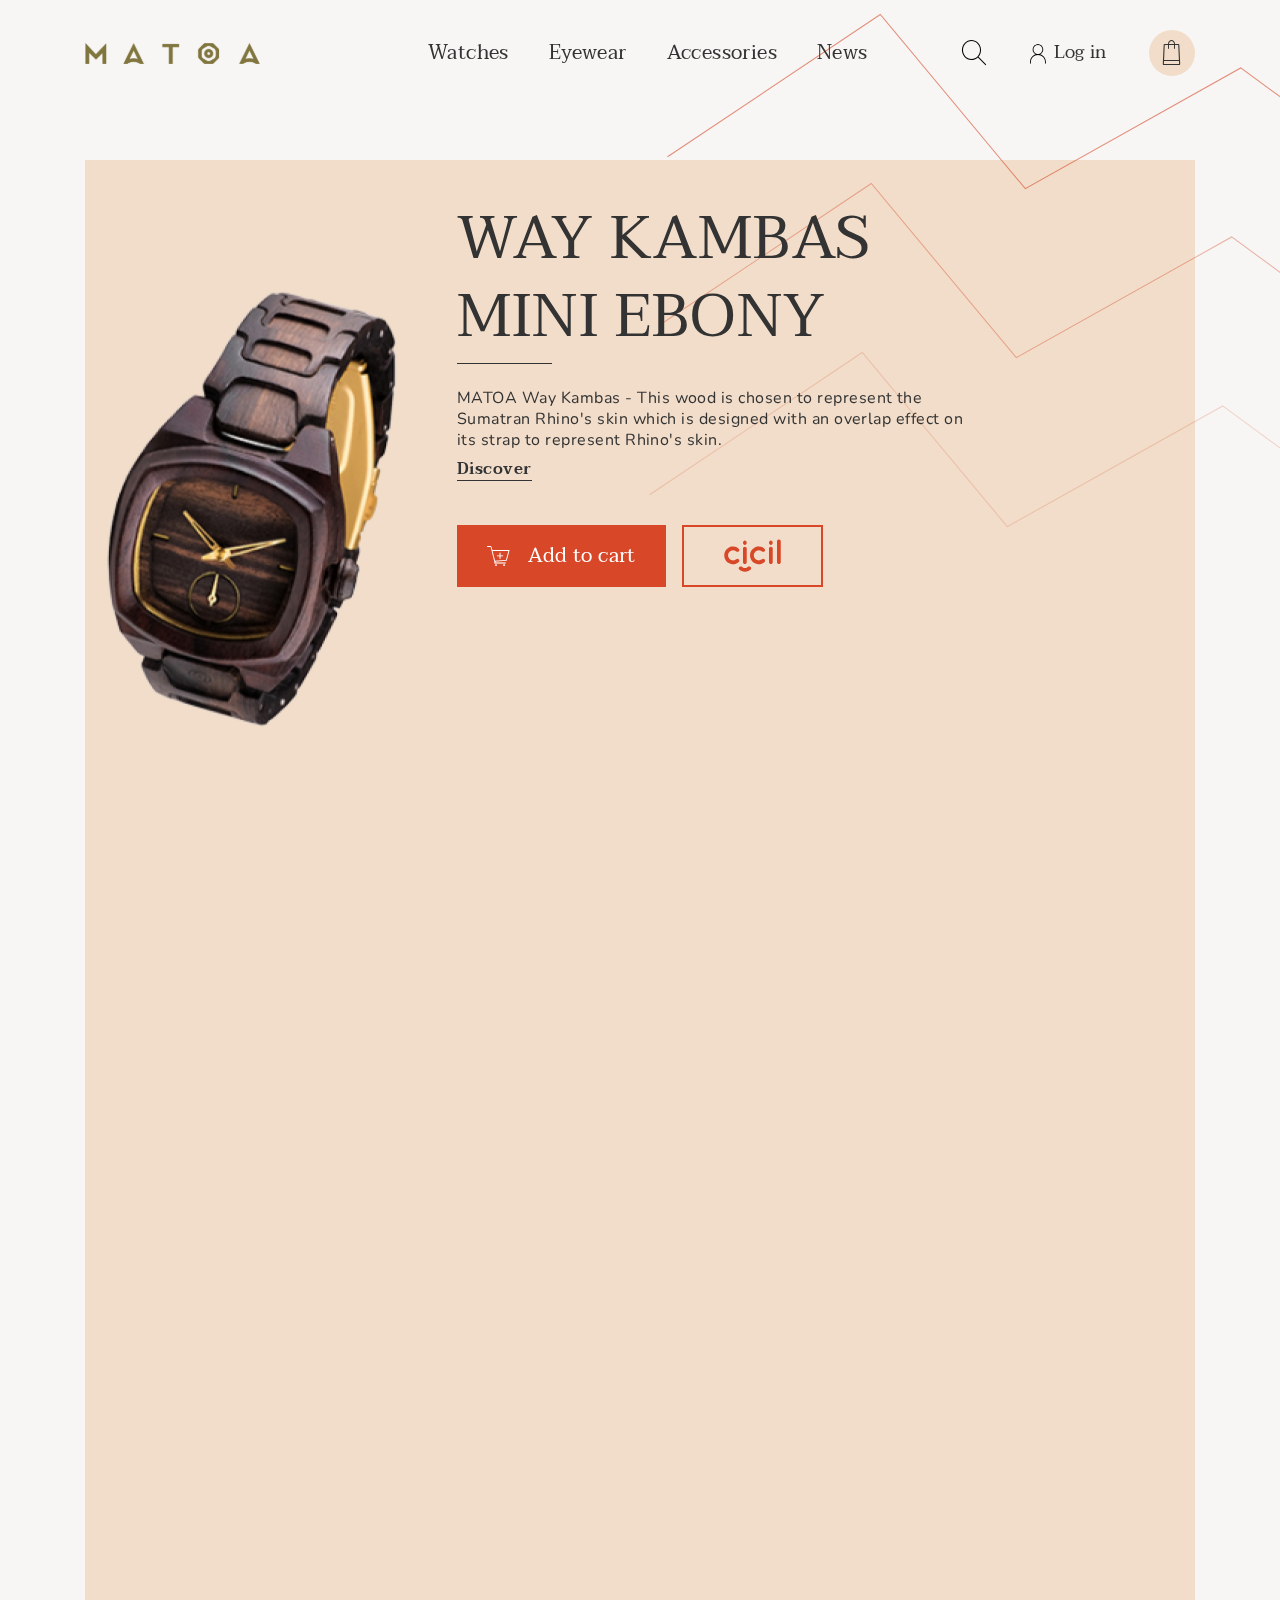
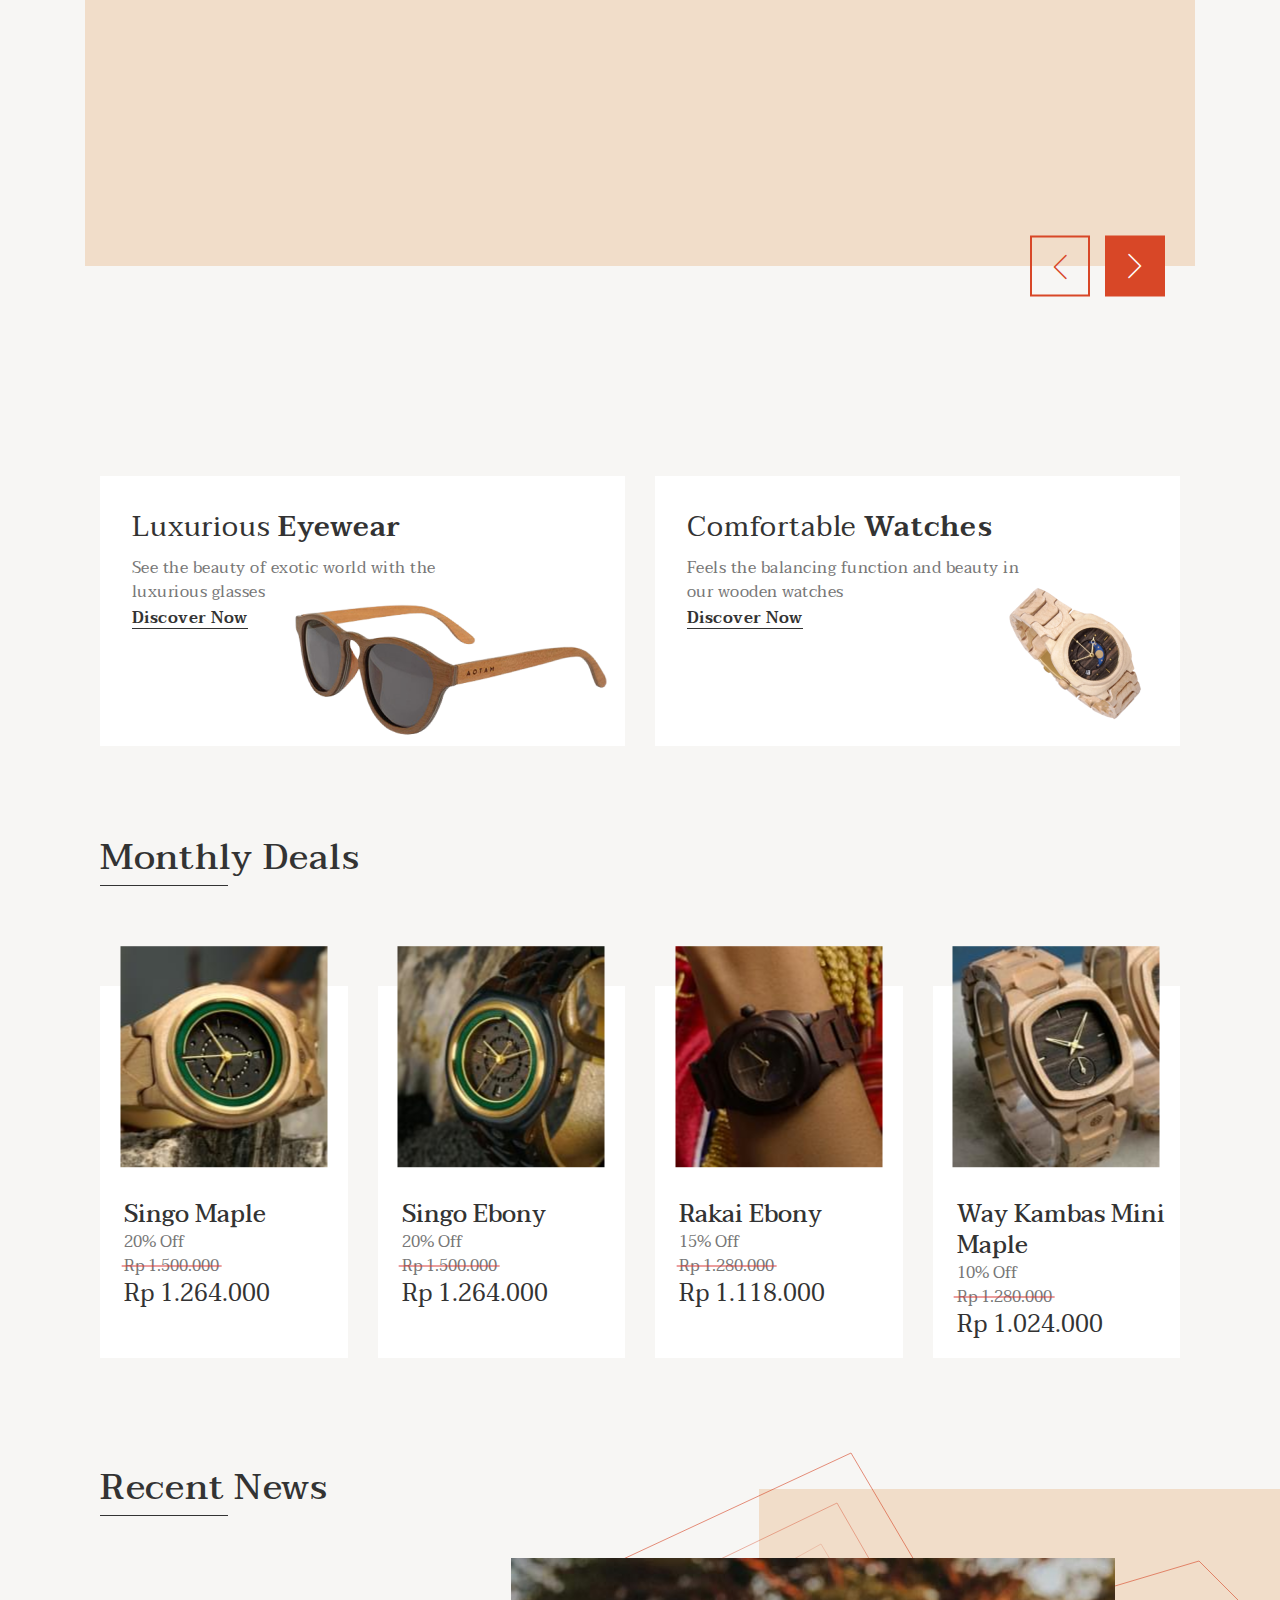
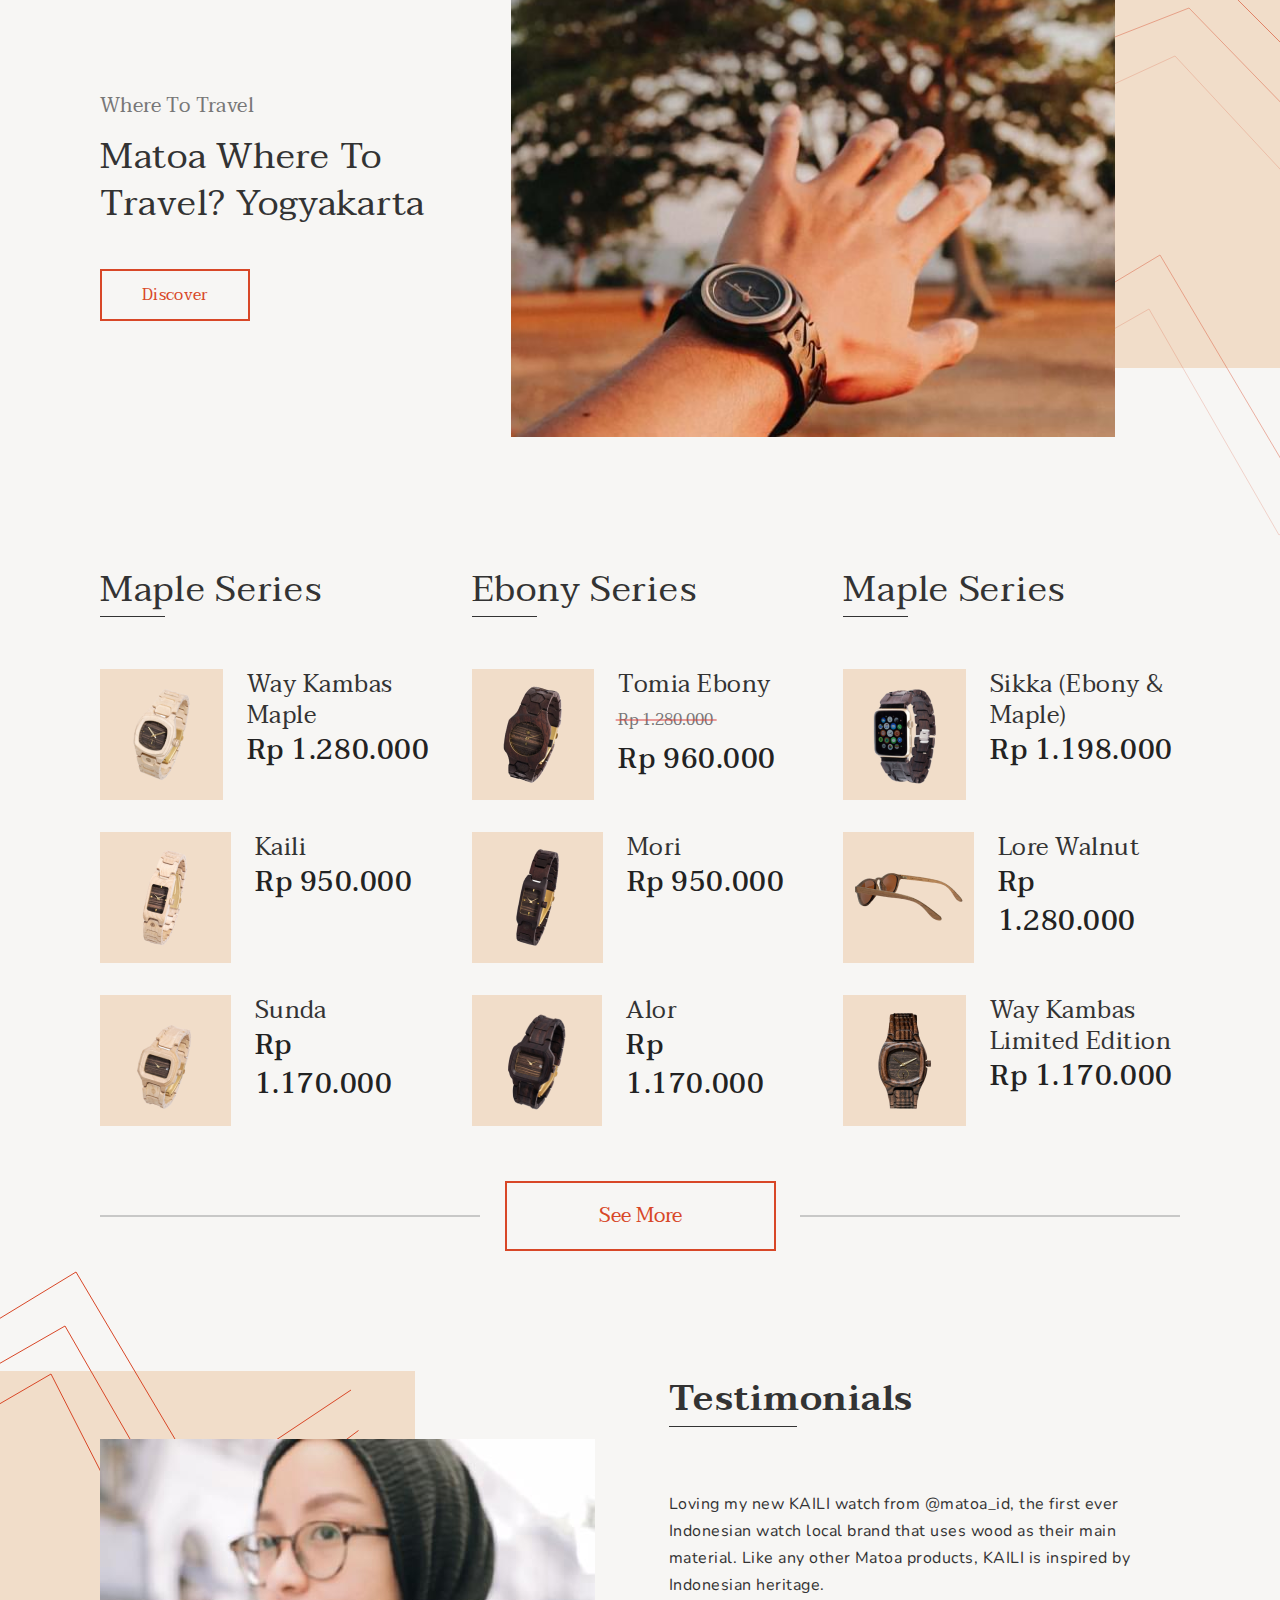
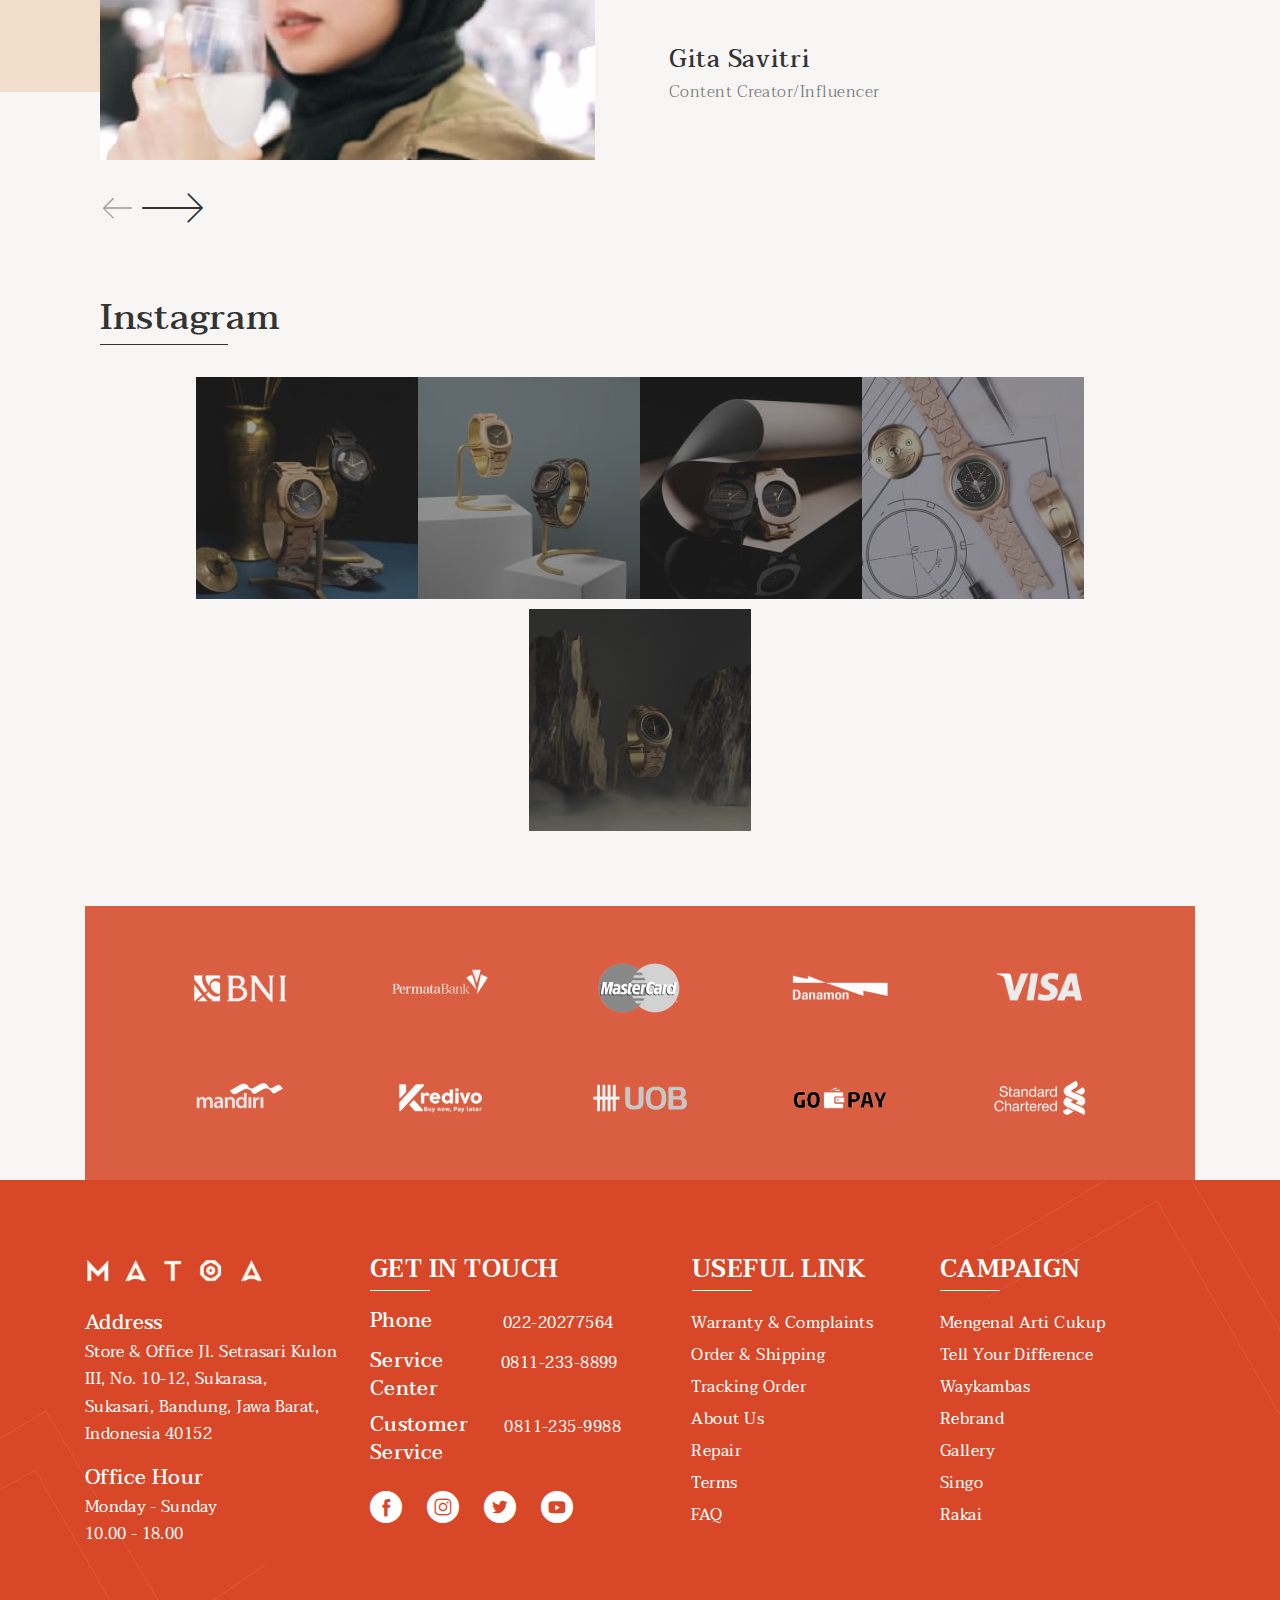
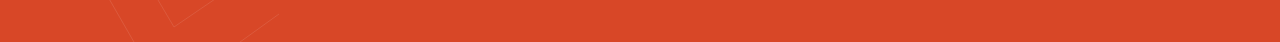
==== commit 80a73583: "Update index.html" ====
--- a/index.html
+++ b/index.html
@@ -114,10 +114,7 @@
                   <div class="main__slide slide-main slide-main_2 swiper-slide">
                     <div class="slide-main__cont">
                       <div class="slide-main__image">
-                        <div class="slide-main__image">
                           <img src="img/watch-slider.png" alt="watch" />
-                        </div>
-                      </div>
                       <div
                         data-swiper-parallax-scale="0.2"
                         data-swiper-parallax="-500"
@@ -154,10 +151,7 @@
                   <div class="main__slide slide-main slide-main_3 swiper-slide">
                     <div class="slide-main__cont">
                       <div class="slide-main__image">
-                        <div class="slide-main__image">
                           <img src="img/watch-slider.png" alt="watch" />
-                        </div>
-                      </div>
                       <div
                         data-swiper-parallax-scale="0.2"
                         data-swiper-parallax="-500"
@@ -987,7 +981,7 @@
                 </div>
               </div>
             </div>
-            <a href="../checkout.html" class="bottom-popup-cart__button"
+            <a href="checkout.html" class="bottom-popup-cart__button"
               >Checkout</a
             >
           </div>
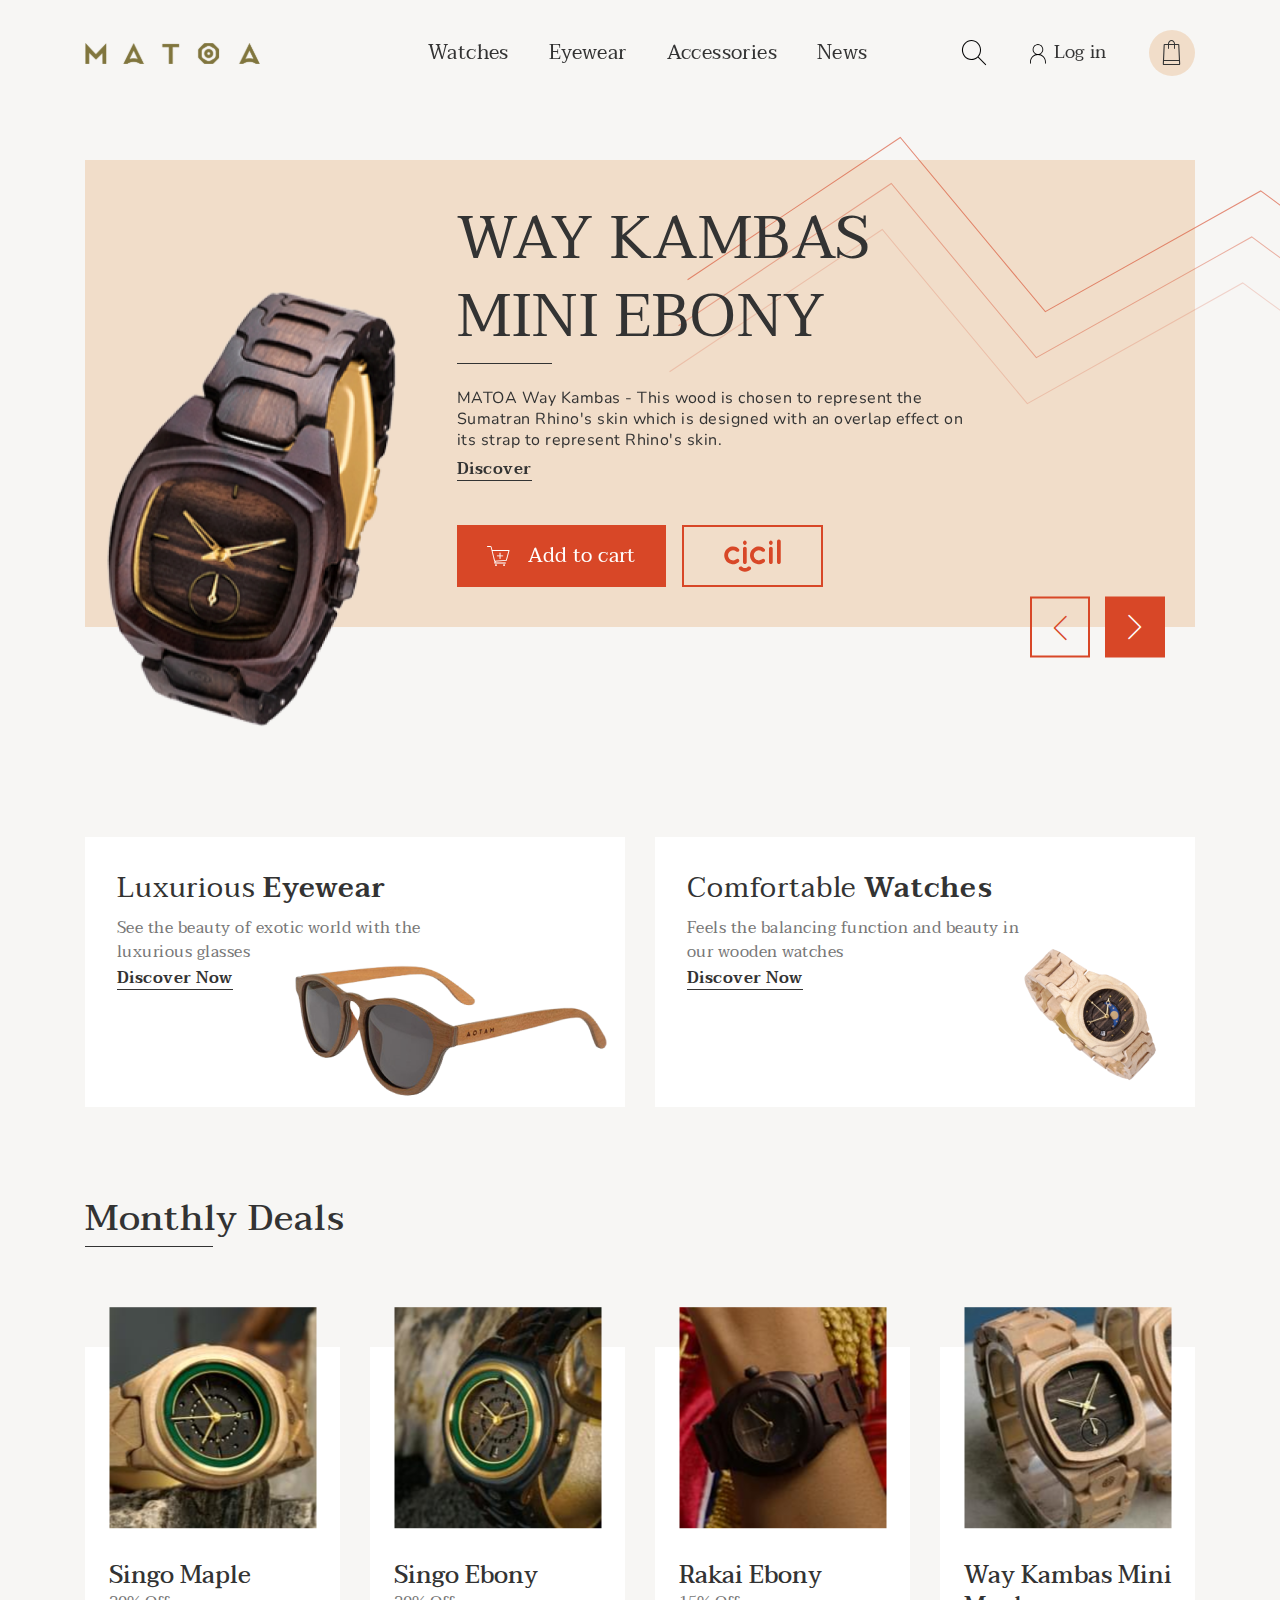
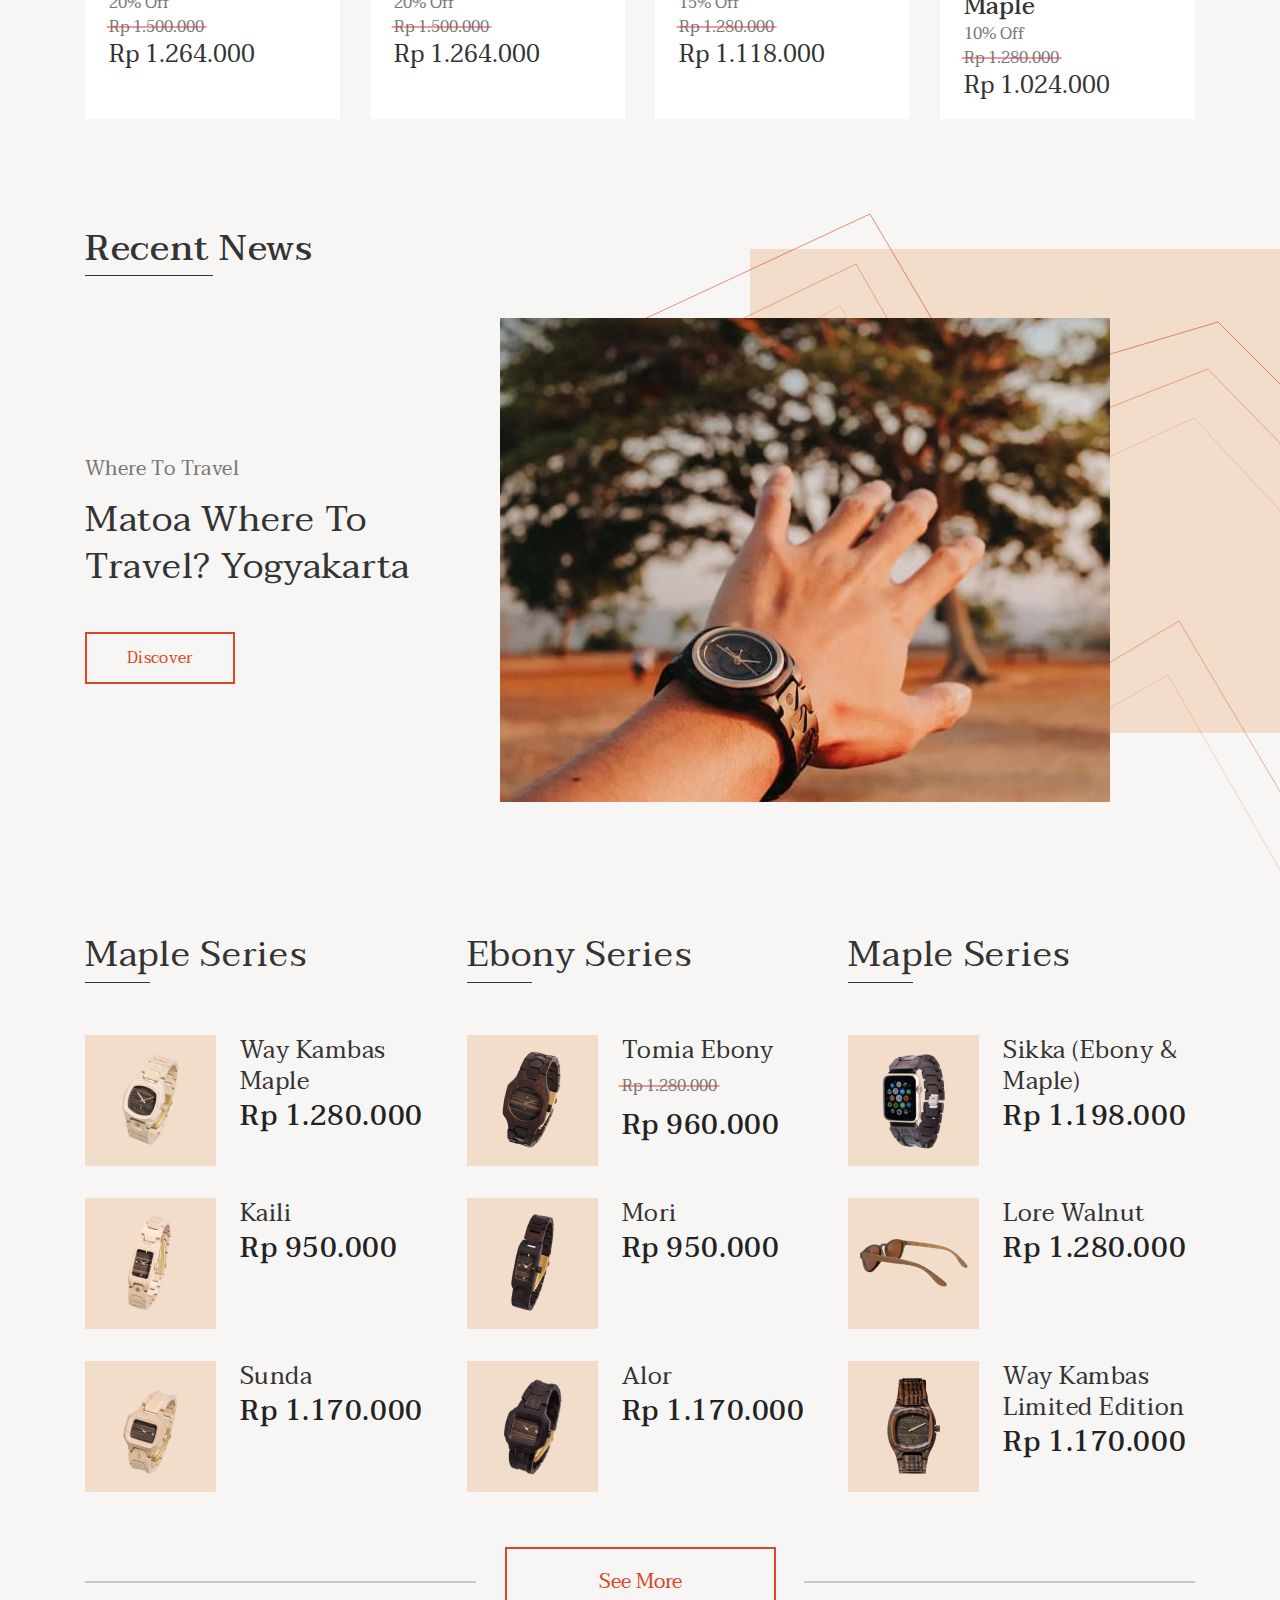
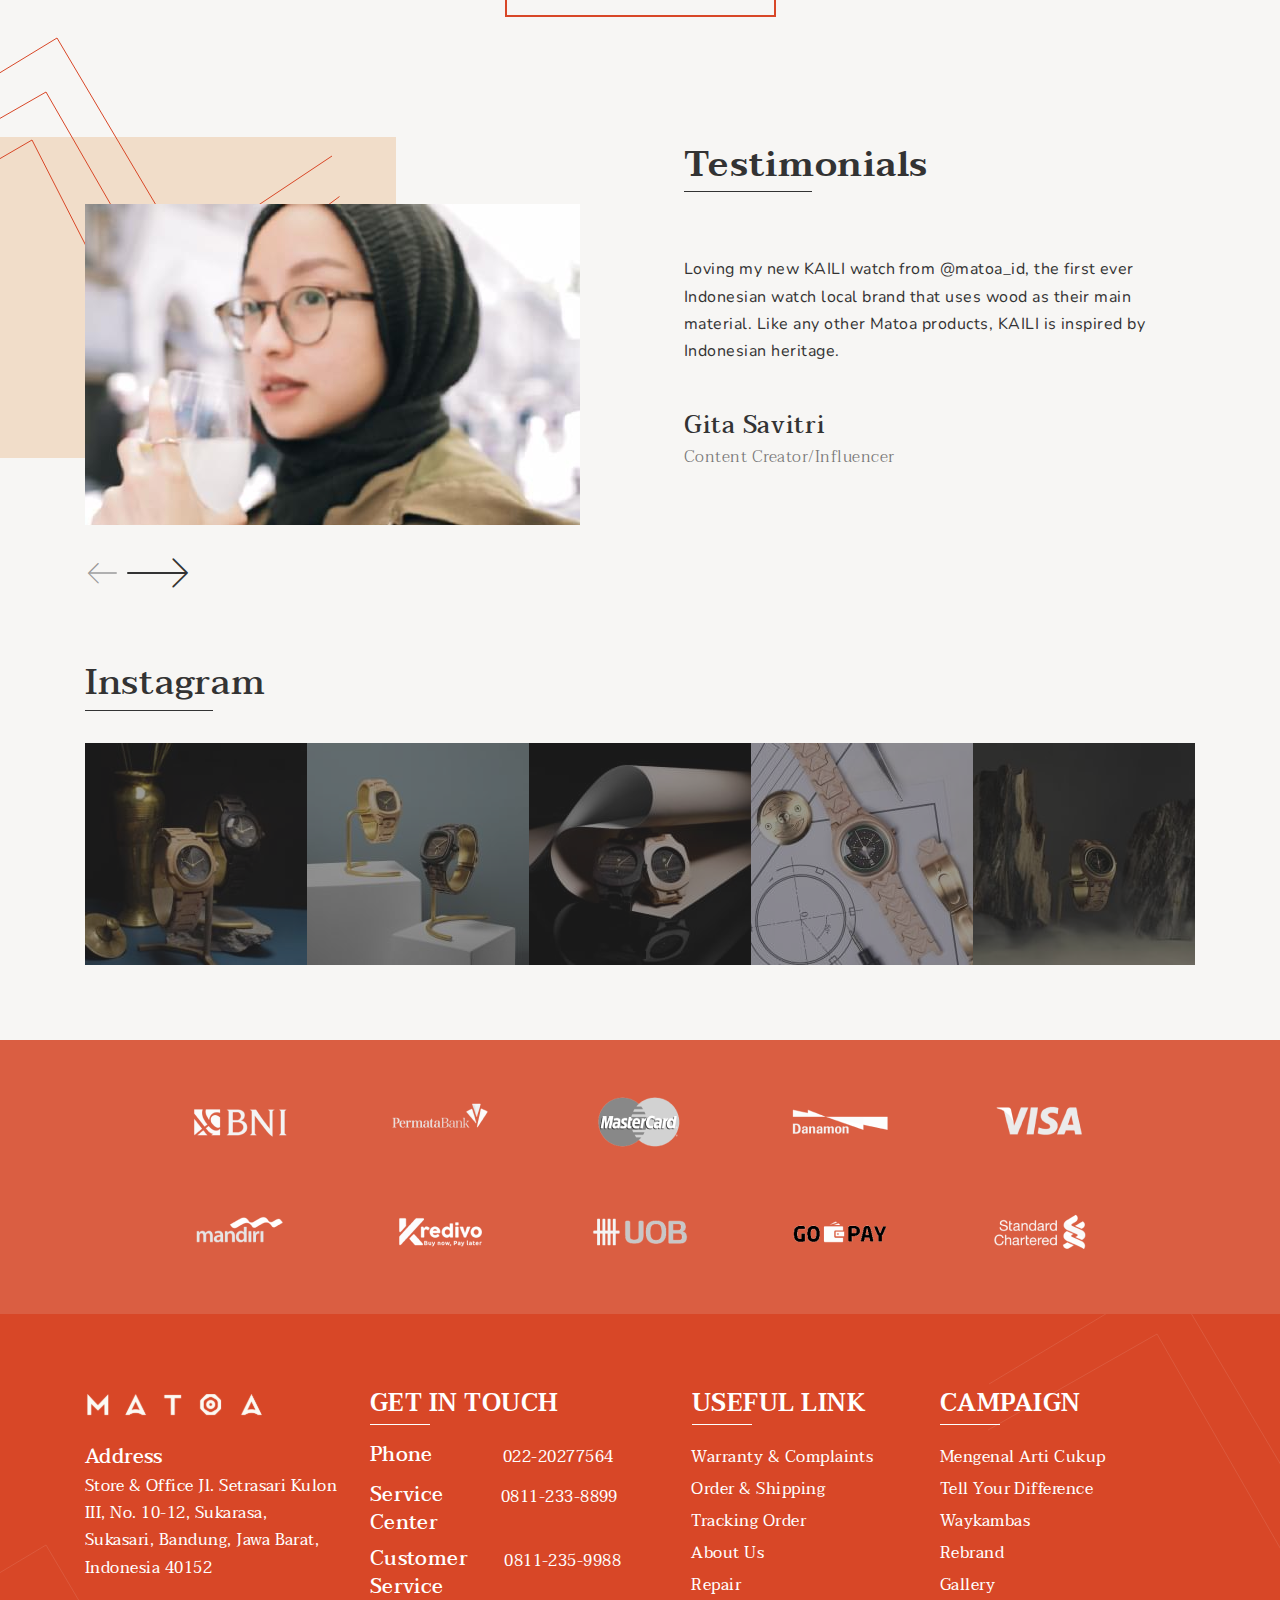
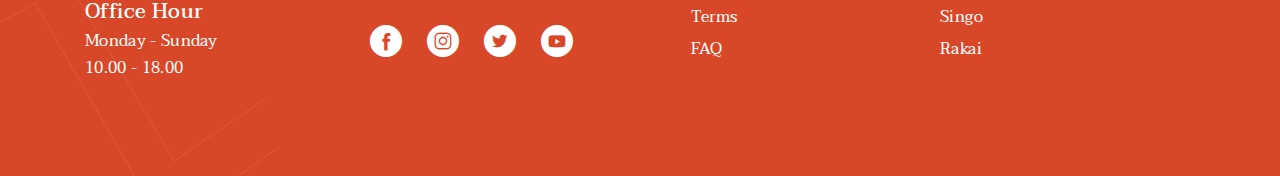
==== commit d2f99a68: "Update index.html" ====
--- a/index.html
+++ b/index.html
@@ -115,6 +115,7 @@
                     <div class="slide-main__cont">
                       <div class="slide-main__image">
                           <img src="img/watch-slider.png" alt="watch" />
+                        </div>
                       <div
                         data-swiper-parallax-scale="0.2"
                         data-swiper-parallax="-500"
@@ -152,6 +153,7 @@
                     <div class="slide-main__cont">
                       <div class="slide-main__image">
                           <img src="img/watch-slider.png" alt="watch" />
+                      </div>
                       <div
                         data-swiper-parallax-scale="0.2"
                         data-swiper-parallax="-500"
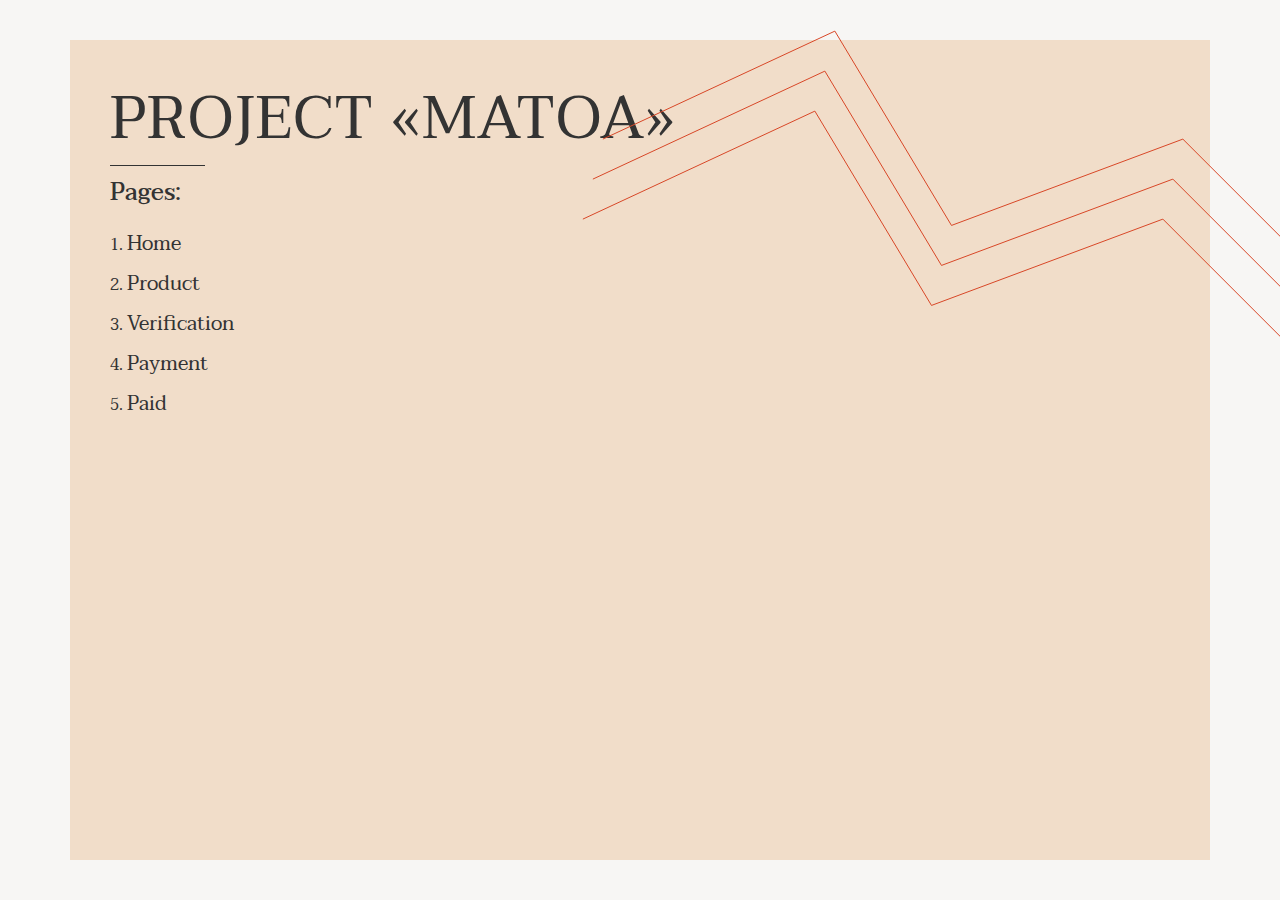
==== commit 815243a7: "Add files via upload" ====
--- a/index.html
+++ b/index.html
@@ -1,995 +1,56 @@
 <!DOCTYPE html>
 <html lang="en">
   <head>
-    <meta charset="UTF-8" />
-    <meta http-equiv="X-UA-Compatible" content="IE=edge" />
-    <meta name="viewport" content="width=device-width, initial-scale=1.0" />
-    <link rel="stylesheet" href="css/style.min.css?_v=20230215100834" />
-    <title>Главная</title>
-  </head>
+  <meta charset="UTF-8" />
+  <meta http-equiv="X-UA-Compatible" content="IE=edge" />
+  <meta name="viewport" content="width=device-width, initial-scale=1.0" />
+  <link rel="stylesheet" href="css/style.min.css?_v=20230405220306" />
+  <title>All pages</title>
+</head>
+
   <body>
     <div class="wrapper">
-      <header class="header lock-padding">
-        <div class="header__container">
-          <div class="icon-menu">
-            <span></span>
-          </div>
-          <a href="../index.html" class="header__logo"
-            ><img src="img/logo.svg" alt="logo"
-          /></a>
-          <div class="header__menu menu">
-            <nav class="menu__body">
-              <ul class="menu__list">
-                <li class="menu__item">
-                  <a href="" class="menu__link">Watches</a>
-                </li>
-                <li class="menu__item">
-                  <a href="" class="menu__link">Eyewear</a>
-                </li>
-                <li class="menu__item">
-                  <a href="" class="menu__link">Accessories</a>
-                </li>
-                <li class="menu__item">
-                  <a href="" class="menu__link">News</a>
-                </li>
-              </ul>
-            </nav>
-          </div>
-          <div class="header__action action-header">
-            <div
-              data-da=".menu__body,360 , 2"
-              class="action-header__search search-action-header"
-            >
-              <div class="search-action-header__icon">
-                <span class="_icon-search"></span>
-              </div>
-              <input
-                class="search-action-header__input"
-                placeholder="search..."
-                type="text"
-              />
+      <main class="page">
+        <div class="page__all-pages all-pages">
+          <div class="all-pages__container">
+            <div class="all-pages__title title">Project <span>«Matoa»</span></div>
+            <div class="all-pages__menu menu-all-pages">
+                <div class="menu-all-pages__label title_s24">Pages:</div>
+                <nav class="menu-all-pages__body">
+                    <ol class="menu-all-pages__list">
+                      <li class="menu-all-pages__item">
+                        <a target="_blank" href="main.html" class="menu-all-pages__link">Home</a>
+                      </li>
+                      <li class="menu-all-pages__item">
+                        <a target="_blank" href="product.html" class="menu-all-pages__link">Product</a>
+                      </li>
+                      <li class="menu-all-pages__item">
+                        <a target="_blank" href="checkout.html" class="menu-all-pages__link">Verification</a>
+                      </li>
+                      <li class="menu-all-pages__item">
+                        <a target="_blank" href="payment.html" class="menu-all-pages__link">Payment</a>
+                      </li>
+                      <li class="menu-all-pages__item">
+                        <a target="_blank" href="payment-finish.html" class="menu-all-pages__link">Paid</a>
+                      </li>
+                    </ol>
+                </nav>
             </div>
-            <div class="action-header__login login-action-header">
-              <button class="login-action-header__button">
-                <div class="login-action-header__icon">
-                  <span class="_icon-user"></span>
+            <div class="all-pages__decor decor-all-pages">
+                <div class="decor-all-pages__icon decor-all-pages__icon_1">
+                    <img src="img/decor.svg" alt="decor">
                 </div>
-                <div class="login-action-header__text">Log in</div>
-              </button>
-            </div>
-            <div class="action-header__cart cart-action-header">
-              <button data-popup-link="cart" class="cart-action-header__icon">
-                <span class="_icon-cart"></span>
-              </button>
-            </div>
-          </div>
-        </div>
-      </header>
-      <main class="page">
-        <div class="page__main main">
-          <div class="main__container">
-            <div class="main__content">
-              <div class="main__slider swiper">
-                <div class="main__wrapper swiper-wrapper">
-                  <div class="main__slide slide-main slide-main_1 swiper-slide">
-                    <div class="slide-main__cont">
-                      <div class="slide-main__image">
-                        <img src="img/watch-slider.png" alt="watch" />
-                      </div>
-                      <div
-                        data-swiper-parallax-scale="0.2"
-                        data-swiper-parallax="-500"
-                        class="slide-main__content"
-                      >
-                        <div
-                          data-da=".slide-main_1,420 ,0 "
-                          class="slide-main__text-block"
-                        >
-                          <h1 class="slide-main__title title">
-                            WAY KAMBAS MINI EBONY
-                          </h1>
-                          <div class="slide-main__text">
-                            MATOA Way Kambas - This wood is chosen to represent
-                            the Sumatran Rhino's skin which is designed with an
-                            overlap effect on its strap to represent Rhino's
-                            skin.
-                          </div>
-                          <a
-                            href="product.html"
-                            class="slide-main__link link_border-bottom"
-                            >Discover</a
-                          >
-                        </div>
-                        <div class="slide-main__action">
-                          <button class="slide-main__button button_orang-red">
-                            <span class="_icon-cart2"></span>Add to cart
-                          </button>
-                          <button class="slide-main__button button_border">
-                            <span class="_icon-cicil"></span>
-                          </button>
-                        </div>
-                      </div>
-                    </div>
-                  </div>
-                  <div class="main__slide slide-main slide-main_2 swiper-slide">
-                    <div class="slide-main__cont">
-                      <div class="slide-main__image">
-                          <img src="img/watch-slider.png" alt="watch" />
-                        </div>
-                      <div
-                        data-swiper-parallax-scale="0.2"
-                        data-swiper-parallax="-500"
-                        class="slide-main__content"
-                      >
-                        <div
-                          data-da=".slide-main_2,420 ,0 "
-                          class="slide-main__text-block"
-                        >
-                          <h1 class="slide-main__title title">
-                            WAY KAMBAS MINI EBONY
-                          </h1>
-                          <div class="slide-main__text">
-                            MATOA Way Kambas - This wood is chosen to represent
-                            the Sumatran Rhino's skin which is designed with an
-                            overlap effect on its strap to represent Rhino's
-                            skin.
-                          </div>
-                          <a href="" class="slide-main__link link_border-bottom"
-                            >Discover</a
-                          >
-                        </div>
-                        <div class="slide-main__action">
-                          <button class="slide-main__button button_orang-red">
-                            <span class="_icon-cart2"></span>Add to cart
-                          </button>
-                          <button class="slide-main__button button_border">
-                            <span class="_icon-cicil"></span>
-                          </button>
-                        </div>
-                      </div>
-                    </div>
-                  </div>
-                  <div class="main__slide slide-main slide-main_3 swiper-slide">
-                    <div class="slide-main__cont">
-                      <div class="slide-main__image">
-                          <img src="img/watch-slider.png" alt="watch" />
-                      </div>
-                      <div
-                        data-swiper-parallax-scale="0.2"
-                        data-swiper-parallax="-500"
-                        class="slide-main__content"
-                      >
-                        <div
-                          data-da=".slide-main_3,420 ,0 "
-                          class="slide-main__text-block"
-                        >
-                          <h1 class="slide-main__title title">
-                            WAY KAMBAS MINI EBONY
-                          </h1>
-                          <div class="slide-main__text">
-                            MATOA Way Kambas - This wood is chosen to represent
-                            the Sumatran Rhino's skin which is designed with an
-                            overlap effect on its strap to represent Rhino's
-                            skin.
-                          </div>
-                          <a href="" class="slide-main__link link_border-bottom"
-                            >Discover</a
-                          >
-                        </div>
-                        <div class="slide-main__action">
-                          <button class="slide-main__button button_orang-red">
-                            <span class="_icon-cart2"></span>Add to cart
-                          </button>
-                          <button class="slide-main__button button_border">
-                            <span class="_icon-cicil"></span>
-                          </button>
-                        </div>
-                      </div>
-                    </div>
-                  </div>
+                <div class="decor-all-pages__icon decor-all-pages__icon_2">
+                    <img src="img/decor.svg" alt="decor">
                 </div>
-                <div class="swiper-pagination"></div>
-                <div class="main__button-block swiper-button-block">
-                  <button class="main__button-prev swiper-button-prev">
-                    <span class="_icon-arrow"></span>
-                  </button>
-                  <button class="main__button-next swiper-button-next">
-                    <span class="_icon-arrow"></span>
-                  </button>
+                <div class="decor-all-pages__icon decor-all-pages__icon_3">
+                    <img src="img/decor.svg" alt="decor">
                 </div>
-              </div>
-            </div>
-            <div class="main__decor">
-              <div class="main__decor-icon main__decor-icon_1">
-                <img src="img/decor.svg" alt="decor" />
-              </div>
-              <div class="main__decor-icon main__decor-icon_2">
-                <img src="img/decor.svg" alt="decor" />
-              </div>
-              <div class="main__decor-icon main__decor-icon_3">
-                <img src="img/decor.svg" alt="decor" />
-              </div>
-            </div>
-          </div>
-        </div>
-        <div class="page__cards cards">
-          <div class="cards__container">
-            <div class="cards__items">
-              <div class="cards__item item-cards">
-                <div class="item-cards__text-block">
-                  <div class="item-cards__title">
-                    Luxurious <span>Eyewear</span>
-                  </div>
-                  <div class="item-cards__text">
-                    See the beauty of exotic world with the luxurious glasses
-                  </div>
-                  <a href="" class="item-cards__link link_border-bottom">
-                    Discover Now
-                  </a>
-                </div>
-                <div class="item-cards__image">
-                  <img src="img/glasses-card.png" alt="glasses" />
-                </div>
-              </div>
-              <div class="cards__item item-cards">
-                <div class="item-cards__text-block">
-                  <div class="item-cards__title">
-                    Comfortable <span>Watches</span>
-                  </div>
-                  <div class="item-cards__text">
-                    Feels the balancing function and beauty in our wooden
-                    watches
-                  </div>
-                  <a href="" class="item-cards__link link_border-bottom">
-                    Discover Now
-                  </a>
-                </div>
-                <div class="item-cards__image item-cards__image_watch">
-                  <img src="img/watch-card.png" alt="watch" />
-                </div>
-              </div>
-            </div>
-          </div>
-        </div>
-        <div class="page__deals deals">
-          <div class="deals__container">
-            <h2 class="deals__title title title_s36">Monthly Deals</h2>
-            <div class="deals__content">
-              <div class="deals__items">
-                <div class="deals__item item-deals">
-                  <div class="item-deals__image">
-                    <img src="img/watch1.jpg" alt="image" />
-                  </div>
-                  <div class="item-deals__title">Singo Maple</div>
-                  <div class="item-deals__discount">20% Off</div>
-                  <div class="item-deals__old-price text_old-price">
-                    Rp 1.500.000
-                  </div>
-                  <div class="item-deals__price">Rp 1.264.000</div>
-                  <div class="item-deals__action">
-                    <button class="item-deals__favorite button_border">
-                      <span class="_icon-favorite"></span>
-                    </button>
-                    <button class="item-deals__button button_orang-red-min">
-                      Add to cart
-                    </button>
-                  </div>
-                </div>
-                <div class="deals__item item-deals">
-                  <div class="item-deals__image">
-                    <img src="img/watch2.jpg" alt="image" />
-                  </div>
-                  <div class="item-deals__title">Singo Ebony</div>
-                  <div class="item-deals__discount">20% Off</div>
-                  <div class="item-deals__old-price text_old-price">
-                    Rp 1.500.000
-                  </div>
-                  <div class="item-deals__price">Rp 1.264.000</div>
-                  <div class="item-deals__action">
-                    <button class="item-deals__favorite button_border">
-                      <span class="_icon-favorite"></span>
-                    </button>
-                    <button class="item-deals__button button_orang-red-min">
-                      Add to cart
-                    </button>
-                  </div>
-                </div>
-                <div class="deals__item item-deals">
-                  <div class="item-deals__image">
-                    <img src="img/watch3.jpg" alt="image" />
-                  </div>
-                  <div class="item-deals__title">Rakai Ebony</div>
-                  <div class="item-deals__discount">15% Off</div>
-                  <div class="item-deals__old-price text_old-price">
-                    Rp 1.280.000
-                  </div>
-                  <div class="item-deals__price">Rp 1.118.000</div>
-                  <div class="item-deals__action">
-                    <button class="item-deals__favorite button_border">
-                      <span class="_icon-favorite"></span>
-                    </button>
-                    <button class="item-deals__button button_orang-red-min">
-                      Add to cart
-                    </button>
-                  </div>
-                </div>
-                <div class="deals__item item-deals">
-                  <div class="item-deals__image">
-                    <img src="img/watch4.jpg" alt="image" />
-                  </div>
-                  <div class="item-deals__title">Way Kambas Mini Maple</div>
-                  <div class="item-deals__discount">10% Off</div>
-                  <div class="item-deals__old-price text_old-price">
-                    Rp 1.280.000
-                  </div>
-                  <div class="item-deals__price">Rp 1.024.000</div>
-                  <div class="item-deals__action">
-                    <button class="item-deals__favorite button_border">
-                      <span class="_icon-favorite"></span>
-                    </button>
-                    <button class="item-deals__button button_orang-red-min">
-                      Add to cart
-                    </button>
-                  </div>
-                </div>
-              </div>
-            </div>
-          </div>
-        </div>
-        <div class="page__news news">
-          <div class="news__container">
-            <h2 class="news__title title title_s36">Recent News</h2>
-            <div class="news__body">
-              <div class="news__content content-news">
-                <div class="content-news__text-block">
-                  <div class="content-news__top-title">Where To Travel</div>
-                  <div class="content-news__title title title_s36">
-                    Matoa Where To Travel? Yogyakarta
-                  </div>
-                </div>
-                <div class="content-news__action">
-                  <a href="" class="content-news__button button_border"
-                    >Discover</a
-                  >
-                </div>
-              </div>
-              <div class="news__image">
-                <img src="img/image1.jpg" alt="image" />
-              </div>
-              <div class="news__decor decor-news">
-                <div class="decor-news__icon decor-news__icon_1">
-                  <img src="img/decor2.svg" alt="decor" />
-                </div>
-                <div class="decor-news__icon decor-news__icon_2">
-                  <img src="img/decor3.svg" alt="decor" />
-                </div>
-                <div class="decor-news__icon decor-news__icon_3">
-                  <img src="img/decor4.svg" alt="decor" />
-                </div>
-                <div class="decor-news__icon decor-news__icon_4">
-                  <img src="img/decor5.svg" alt="decor" />
-                </div>
-                <div class="decor-news__icon decor-news__icon_5">
-                  <img src="img/decor6.svg" alt="decor" />
-                </div>
-              </div>
-            </div>
-          </div>
-        </div>
-        <div class="page__goods goods">
-          <div class="goods__container">
-            <div class="goods__body">
-              <div class="goods__column column-goods">
-                <h2 class="column-goods__title title title_s36">
-                  Maple Series
-                </h2>
-                <div class="column-goods__content">
-                  <div class="column-goods__item">
-                    <a href="" class="column-goods__image">
-                      <img src="img/watch-min1.png" alt="watch" />
-                    </a>
-                    <div class="column-goods__text">
-                      <a href="" class="column-goods__name">Way Kambas Maple</a>
-                      <div class="column-goods__price">Rp 1.280.000</div>
-                    </div>
-                  </div>
-                  <div class="column-goods__item">
-                    <a href="" class="column-goods__image">
-                      <img src="img/watch-min4.png" alt="watch" />
-                    </a>
-                    <div class="column-goods__text">
-                      <a href="" class="column-goods__name">Kaili</a>
-                      <div class="column-goods__price">Rp 950.000</div>
-                    </div>
-                  </div>
-                  <div class="column-goods__item">
-                    <a href="" class="column-goods__image">
-                      <img src="img/watch-min6.png" alt="watch" />
-                    </a>
-                    <div class="column-goods__text">
-                      <a href="" class="column-goods__name">Sunda</a>
-                      <div class="column-goods__price">Rp 1.170.000</div>
-                    </div>
-                  </div>
-                </div>
-              </div>
-              <div class="goods__column column-goods">
-                <h2 class="column-goods__title title title_s36">
-                  Ebony Series
-                </h2>
-                <div class="column-goods__content">
-                  <div class="column-goods__item old-price">
-                    <a href="" class="column-goods__image">
-                      <img src="img/watch-min2.png" alt="watch" />
-                    </a>
-                    <div class="column-goods__text">
-                      <a href="" class="column-goods__name">Tomia Ebony</a>
-                      <div class="column-goods__old-price text_old-price">
-                        Rp 1.280.000
-                      </div>
-                      <div class="column-goods__price">Rp 960.000</div>
-                    </div>
-                  </div>
-                  <div class="column-goods__item">
-                    <a href="" class="column-goods__image">
-                      <img src="img/watch-min5.png" alt="watch" />
-                    </a>
-                    <div class="column-goods__text">
-                      <a href="" class="column-goods__name">Mori</a>
-                      <div class="column-goods__price">Rp 950.000</div>
-                    </div>
-                  </div>
-                  <div class="column-goods__item">
-                    <a href="" class="column-goods__image">
-                      <img src="img/watch-min7.png" alt="watch" />
-                    </a>
-                    <div class="column-goods__text">
-                      <a href="" class="column-goods__name">Alor</a>
-                      <div class="column-goods__price">Rp 1.170.000</div>
-                    </div>
-                  </div>
-                </div>
-              </div>
-              <div class="goods__column column-goods">
-                <h2 class="column-goods__title title title_s36">
-                  Maple Series
-                </h2>
-                <div class="column-goods__content">
-                  <div class="column-goods__item">
-                    <a href="" class="column-goods__image">
-                      <img src="img/watch-min3.png" alt="watch" />
-                    </a>
-                    <div class="column-goods__text">
-                      <a href="" class="column-goods__name">
-                        Sikka (Ebony & Maple)
-                      </a>
-                      <div class="column-goods__price">Rp 1.198.000</div>
-                    </div>
-                  </div>
-                  <div class="column-goods__item">
-                    <a href="" class="column-goods__image">
-                      <img src="img/glasses-min1.png" alt="watch" />
-                    </a>
-                    <div class="column-goods__text">
-                      <a href="" class="column-goods__name">Lore Walnut</a>
-                      <div class="column-goods__price">Rp 1.280.000</div>
-                    </div>
-                  </div>
-                  <div class="column-goods__item">
-                    <a href="" class="column-goods__image">
-                      <img src="img/watch-min8.png" alt="watch" />
-                    </a>
-                    <div class="column-goods__text">
-                      <a href="" class="column-goods__name">
-                        Way Kambas Limited Edition
-                      </a>
-                      <div class="column-goods__price">Rp 1.170.000</div>
-                    </div>
-                  </div>
-                </div>
-              </div>
-            </div>
-            <div class="goods__action">
-              <a href="" class="goods__button button_border">See More</a>
-            </div>
-          </div>
-        </div>
-        <div class="page__testimonials testimonials">
-          <div class="testimonials__container">
-            <h2 class="testimonials__title title title_s36">Testimonials</h2>
-            <div class="testimonials__decor decor-testimonials">
-              <div class="decor-testimonials__block"></div>
-              <div class="decor-testimonials__icon decor-testimonials__icon_1">
-                <img src="img/decor7.svg" alt="" />
-              </div>
-              <div class="decor-testimonials__icon decor-testimonials__icon_2">
-                <img src="img/decor8.svg" alt="" />
-              </div>
-              <div class="decor-testimonials__icon decor-testimonials__icon_3">
-                <img src="img/decor9.svg" alt="" />
-              </div>
-            </div>
-            <div class="testimonials__body">
-              <div class="testimonials__slider swiper">
-                <div class="testimonials__wrapper swiper-wrapper">
-                  <div
-                    class="testimonials__slide slide-testimonials swiper-slide"
-                  >
-                    <div class="slide-testimonials__image">
-                      <img src="img/image2.jpg" alt="image" />
-                    </div>
-                    <div class="slide-testimonials__content">
-                      <div class="slide-testimonials__text">
-                        Loving my new KAILI watch from @matoa_id, the first ever
-                        Indonesian watch local brand that uses wood as their
-                        main material. Like any other Matoa products, KAILI is
-                        inspired by Indonesian heritage.
-                      </div>
-                      <div class="slide-testimonials__title">Gita Savitri</div>
-                      <div class="slide-testimonials__subtitle">
-                        Content Creator/Influencer
-                      </div>
-                    </div>
-                  </div>
-                  <div
-                    class="testimonials__slide slide-testimonials swiper-slide"
-                  >
-                    <div class="slide-testimonials__image">
-                      <img src="img/image2.jpg" alt="image" />
-                    </div>
-                    <div class="slide-testimonials__content">
-                      <div class="slide-testimonials__text">
-                        Loving my new KAILI watch from @matoa_id, the first ever
-                        Indonesian watch local brand that uses wood as their
-                        main material. Like any other Matoa products, KAILI is
-                        inspired by Indonesian heritage.
-                      </div>
-                      <div class="slide-testimonials__title">Gita Savitri</div>
-                      <div class="slide-testimonials__subtitle">
-                        Content Creator/Influencer
-                      </div>
-                    </div>
-                  </div>
-                  <div
-                    class="testimonials__slide slide-testimonials swiper-slide"
-                  >
-                    <div class="slide-testimonials__image">
-                      <img src="img/image2.jpg" alt="image" />
-                    </div>
-                    <div class="slide-testimonials__content">
-                      <div class="slide-testimonials__text">
-                        Loving my new KAILI watch from @matoa_id, the first ever
-                        Indonesian watch local brand that uses wood as their
-                        main material. Like any other Matoa products, KAILI is
-                        inspired by Indonesian heritage.
-                      </div>
-                      <div class="slide-testimonials__title">Gita Savitri</div>
-                      <div class="slide-testimonials__subtitle">
-                        Content Creator/Influencer
-                      </div>
-                    </div>
-                  </div>
-                </div>
-                <div class="testimonials__button-block">
-                  <button class="testimonials__button-prev swiper-button-prev">
-                    <span class="_icon-arrow"></span>
-                  </button>
-                  <button class="testimonials__button-next swiper-button-next">
-                    <span class="_icon-arrow"></span>
-                  </button>
-                </div>
-              </div>
-            </div>
-          </div>
-        </div>
-        <div class="page__instagram instagram">
-          <div class="instagram__container">
-            <h2 class="instagram__title title title_s36">Instagram</h2>
-            <div class="instagram__body">
-              <a href="" class="instagram__image">
-                <img src="img/image-instagram1.jpg" alt="image" />
-              </a>
-              <a href="" class="instagram__image">
-                <img src="img/image-instagram2.jpg" alt="image" />
-              </a>
-              <a href="" class="instagram__image">
-                <img src="img/image-instagram3.jpg" alt="image" />
-              </a>
-              <a href="" class="instagram__image">
-                <img src="img/image-instagram4.jpg" alt="image" />
-              </a>
-              <a href="" class="instagram__image">
-                <img src="img/image-instagram5.jpg" alt="image" />
-              </a>
-            </div>
-          </div>
-        </div>
-        <div class="page__partners partners">
-          <div class="partners__container">
-            <div class="partners__item">
-              <img src="img/partner1.png" alt="partner" />
-            </div>
-            <div class="partners__item">
-              <img src="img/partner2.png" alt="partner" />
-            </div>
-            <div class="partners__item">
-              <img src="img/partner3.png" alt="partner" />
-            </div>
-            <div class="partners__item">
-              <img src="img/partner4.png" alt="partner" />
-            </div>
-            <div class="partners__item">
-              <img src="img/partner5.png" alt="partner" />
-            </div>
-            <div class="partners__item">
-              <img src="img/partner6.png" alt="partner" />
-            </div>
-            <div class="partners__item">
-              <img src="img/partner7.png" alt="partner" />
-            </div>
-            <div class="partners__item">
-              <img src="img/partner8.png" alt="partner" />
-            </div>
-            <div class="partners__item">
-              <img src="img/partner9.png" alt="partner" />
-            </div>
-            <div class="partners__item">
-              <img src="img/partner10.png" alt="partner" />
             </div>
           </div>
         </div>
       </main>
-      <footer class="footer">
-        <div class="footer__container">
-          <div class="footer__column column-footer">
-            <a href="" class="column-footer__logo"
-              ><img src="img/logo-red.svg" alt="logo"
-            /></a>
-            <div class="column-footer__addrres">
-              <div class="column-footer__label">Address</div>
-              <div class="column-footer__text">
-                Store & Office Jl. Setrasari Kulon III, No. 10-12, Sukarasa,
-                Sukasari, Bandung, Jawa Barat, Indonesia 40152
-              </div>
-            </div>
-            <div class="column-footer__hour">
-              <div class="column-footer__label">Office Hour</div>
-              <div class="column-footer__time">
-                Monday - Sunday 10.00 - 18.00
-              </div>
-            </div>
-          </div>
-          <div class="footer__column column-footer">
-            <h3 class="column-footer__title title title_s24">Get in touch</h3>
-            <div class="column-footer__body">
-              <div class="column-footer__item">
-                <div class="column-footer__label">Phone</div>
-                <div class="column-footer__info">022-20277564</div>
-              </div>
-              <div class="column-footer__item">
-                <div class="column-footer__label">
-                  Service<br />
-                  Center
-                </div>
-                <div class="column-footer__info">0811-233-8899</div>
-              </div>
-              <div class="column-footer__item">
-                <div class="column-footer__label">
-                  Customer <br />
-                  Service
-                </div>
-                <div class="column-footer__info">0811-235-9988</div>
-              </div>
-              <div class="column-footer__action action-column-footer">
-                <a href="" class="action-column-footer__item">
-                  <span class="_icon-facebook"></span>
-                </a>
-                <a href="" class="action-column-footer__item">
-                  <span class="_icon-instagram"></span>
-                </a>
-                <a href="" class="action-column-footer__item">
-                  <span class="_icon-twitter"></span>
-                </a>
-                <a href="" class="action-column-footer__item">
-                  <span class="_icon-youtube"></span>
-                </a>
-              </div>
-            </div>
-          </div>
-          <div class="footer__column column-footer">
-            <h3 class="column-footer__title title title_s24">Useful Link</h3>
-            <div class="column-footer__menu menu-column-footer">
-              <nav class="menu-column-footer__body">
-                <ul class="menu-column-footer__list">
-                  <li class="menu-column-footer__item">
-                    <a href="" class="menu-column-footer__link"
-                      >Warranty & Complaints</a
-                    >
-                  </li>
-                  <li class="menu-column-footer__item">
-                    <a href="" class="menu-column-footer__link"
-                      >Order & Shipping</a
-                    >
-                  </li>
-                  <li class="menu-column-footer__item">
-                    <a href="" class="menu-column-footer__link"
-                      >Tracking Order</a
-                    >
-                  </li>
-                  <li class="menu-column-footer__item">
-                    <a href="" class="menu-column-footer__link">About Us</a>
-                  </li>
-                  <li class="menu-column-footer__item">
-                    <a href="" class="menu-column-footer__link">Repair</a>
-                  </li>
-                  <li class="menu-column-footer__item">
-                    <a href="" class="menu-column-footer__link">Terms</a>
-                  </li>
-                  <li class="menu-column-footer__item">
-                    <a href="" class="menu-column-footer__link">FAQ</a>
-                  </li>
-                </ul>
-              </nav>
-            </div>
-          </div>
-          <div class="footer__column column-footer">
-            <h3 class="column-footer__title title title_s24">Campaign</h3>
-            <div class="column-footer__menu menu-column-footer">
-              <nav class="menu-column-footer__body">
-                <ul class="menu-column-footer__list">
-                  <li class="menu-column-footer__item">
-                    <a href="" class="menu-column-footer__link"
-                      >Mengenal Arti Cukup
-                    </a>
-                  </li>
-                  <li class="menu-column-footer__item">
-                    <a href="" class="menu-column-footer__link">
-                      Tell Your Difference
-                    </a>
-                  </li>
-                  <li class="menu-column-footer__item">
-                    <a href="" class="menu-column-footer__link">Waykambas </a>
-                  </li>
-                  <li class="menu-column-footer__item">
-                    <a href="" class="menu-column-footer__link">Rebrand </a>
-                  </li>
-                  <li class="menu-column-footer__item">
-                    <a href="" class="menu-column-footer__link">Gallery </a>
-                  </li>
-                  <li class="menu-column-footer__item">
-                    <a href="" class="menu-column-footer__link">Singo </a>
-                  </li>
-                  <li class="menu-column-footer__item">
-                    <a href="" class="menu-column-footer__link"> Rakai </a>
-                  </li>
-                </ul>
-              </nav>
-            </div>
-          </div>
-          <div class="footer__decor decor-footer">
-            <div class="decor-footer__icon decor-footer__icon_1">
-              <img src="img/decor10.svg" alt="decor" />
-            </div>
-            <div class="decor-footer__icon decor-footer__icon_2">
-              <img src="img/decor11.svg" alt="decor" />
-            </div>
-            <div class="decor-footer__icon decor-footer__icon_3">
-              <img src="img/decor12.svg" alt="decor" />
-            </div>
-            <div class="decor-footer__icon decor-footer__icon_4">
-              <img src="img/decor13.svg" alt="decor" />
-            </div>
-          </div>
-        </div>
-      </footer>
     </div>
-    <div data-popup="cart" class="popup popup-cart lock-padding">
-      <div class="popup-cart__body popup__body">
-        <div class="popup-cart__content popup__content">
-          <div class="popup__close"><span></span></div>
-          <div class="popup-cart__body">
-            <div class="popup-cart__item item-popup-cart">
-              <div class="item-popup-cart__info info-item-popup-cart">
-                <div class="info-item-popup-cart__image">
-                  <img src="img/watch-slider.png" alt="watch" />
-                </div>
-                <div class="info-item-popup-cart__content">
-                  <div class="info-item-popup-cart__name">
-                    Way Kambas Mini Ebony
-                  </div>
-                  <div class="info-item-popup-cart__old-price text_old-price">
-                    Rp 1.280.000
-                  </div>
-                  <div class="info-item-popup-cart__price">Rp 1.024.000</div>
-                  <div class="info-item-popup-cart__mark-block">
-                    <div
-                      class="info-item-popup-cart__mark info-item-popup-cart__mark_1"
-                    >
-                      Custom Engrave
-                    </div>
-                    <div
-                      class="info-item-popup-cart__mark info-item-popup-cart__mark_2"
-                    >
-                      “Happy | Birthday | from”
-                    </div>
-                  </div>
-                </div>
-              </div>
-              <div class="item-popup-cart__settings settings-item-popup-cart">
-                <div class="settings-item-popup-cart__lable">
-                  Select Packaging
-                </div>
-                <div class="settings-item-popup-cart__body">
-                  <div
-                    class="settings-item-popup-cart__select select-settings-item-popup-cart select"
-                  >
-                    <button
-                      class="select-settings-item-popup-cart__button select__button _icon-arrow"
-                    >
-                      Wooden Packaging (Rp 50.000)
-                    </button>
-                    <ul
-                      class="select-settings-item-popup-cart__list select__list"
-                    >
-                      <li
-                        class="select-settings-item-popup-cart__item select__item"
-                      >
-                        Wooden Packaging (Rp 50.000)
-                      </li>
-                      <li
-                        class="select-settings-item-popup-cart__item select__item"
-                      >
-                        Lorem 2
-                      </li>
-                      <li
-                        class="select-settings-item-popup-cart__item select__item"
-                      >
-                        Lorem 3
-                      </li>
-                      <li
-                        class="select-settings-item-popup-cart__item select__item"
-                      >
-                        Lorem 4
-                      </li>
-                      <li
-                        class="select-settings-item-popup-cart__item select__item"
-                      >
-                        Lorem 5
-                      </li>
-                    </ul>
-                  </div>
-                  <div class="settings-item-popup-cart__action">
-                    <div
-                      class="settings-item-popup-cart__quantity quantity quantity-settings-item-popup-cart"
-                    >
-                      <div
-                        class="quantity-settings-item-popup-cart__button quantity-settings-item-popup-cart__button_minus quantity__button quantity__button_minus"
-                      ></div>
-                      <input data-tel value="1" type="text" />
-                      <div
-                        class="quantity-settings-item-popup-cart__button quantity-settings-item-popup-cart__button_plus quantity__button quantity__button_plus"
-                      ></div>
-                    </div>
-                    <div class="settings-item-popup-cart__full-price">
-                      Rp 2.048.000
-                    </div>
-                    <a href="" class="settings-item-popup-cart__delete"
-                      ><span class="_icon-bucket"></span
-                    ></a>
-                  </div>
-                </div>
-              </div>
-            </div>
-            <div class="popup-cart__item item-popup-cart">
-              <div class="item-popup-cart__info info-item-popup-cart">
-                <div class="info-item-popup-cart__image">
-                  <img src="img/watch-min3.png" alt="watch" />
-                </div>
-                <div class="info-item-popup-cart__content">
-                  <div class="info-item-popup-cart__name _mb16">
-                    Sikka (Ebony & Maple)
-                  </div>
-                  <div class="info-item-popup-cart__price">Rp 1.264.000</div>
-                </div>
-              </div>
-              <div class="item-popup-cart__settings settings-item-popup-cart">
-                <div class="settings-item-popup-cart__lable">
-                  Select Packaging
-                </div>
-                <div class="settings-item-popup-cart__body">
-                  <div
-                    class="settings-item-popup-cart__select select-settings-item-popup-cart select"
-                  >
-                    <button
-                      class="select-settings-item-popup-cart__button select__button _icon-arrow"
-                    >
-                      Default Packaging (Free)
-                    </button>
-                    <ul class="settings-item-popup-cart__list select__list">
-                      <li
-                        class="select-settings-item-popup-cart__item select__item"
-                      >
-                        Default Packaging (Free)
-                      </li>
-                      <li
-                        class="select-settings-item-popup-cart__item select__item"
-                      >
-                        Lorem 2
-                      </li>
-                      <li
-                        class="select-settings-item-popup-cart__item select__item"
-                      >
-                        Lorem 3
-                      </li>
-                      <li
-                        class="select-settings-item-popup-cart__item select__item"
-                      >
-                        Lorem 4
-                      </li>
-                      <li
-                        class="select-settings-item-popup-cart__item select__item"
-                      >
-                        Lorem 5
-                      </li>
-                    </ul>
-                  </div>
-                  <div class="settings-item-popup-cart__action">
-                    <div
-                      class="settings-item-popup-cart__quantity quantity quantity-settings-item-popup-cart"
-                    >
-                      <div
-                        class="quantity-settings-item-popup-cart__button quantity-settings-item-popup-cart__button_minus quantity__button quantity__button_minus"
-                      ></div>
-                      <input data-tel value="1" type="text" />
-                      <div
-                        class="quantity-settings-item-popup-cart__button quantity-settings-item-popup-cart__button_plus quantity__button quantity__button_plus"
-                      ></div>
-                    </div>
-                    <div class="settings-item-popup-cart__full-price">
-                      Rp 1.264.000
-                    </div>
-                    <a href="" class="settings-item-popup-cart__delete"
-                      ><span class="_icon-bucket"></span
-                    ></a>
-                  </div>
-                </div>
-              </div>
-            </div>
-          </div>
-          <div class="popup-cart__bottom bottom-popup-cart">
-            <div class="bottom-popup-cart__content">
-              <div class="bottom-popup-cart__code-promo">
-                <div class="bottom-popup-cart__label">Kode Promo</div>
-                <input
-                  value="INDONESIA"
-                  type="text"
-                  class="bottom-popup-cart__input"
-                />
-                <div class="bottom-popup-cart__discount">35% off</div>
-              </div>
-              <div
-                class="bottom-popup-cart__all-price all-price-bottom-popup-cart"
-              >
-                <div class="all-price-bottom-popup-cart__label">Subtotal</div>
-                <div class="all-price-bottom-popup-cart__body">
-                  <div
-                    class="all-price-bottom-popup-cart__old-price text_old-price"
-                  >
-                    Rp 3.312.000
-                  </div>
-                  <div class="all-price-bottom-popup-cart__price">
-                    Rp 2.152.000
-                  </div>
-                </div>
-              </div>
-            </div>
-            <a href="checkout.html" class="bottom-popup-cart__button"
-              >Checkout</a
-            >
-          </div>
-        </div>
-      </div>
-    </div>
-    <script src="js/app.min.js?_v=20230215100834"></script>
+    <script src="js/app.min.js?_v=20230405220306"></script>
   </body>
 </html>
--- a/css/style.min.css
+++ b/css/style.min.css
@@ -1 +1 @@
-@import url(https://fonts.googleapis.com/css?family=Taviraj:300,regular,500,600&display=swap);@import url(https://fonts.googleapis.com/css?family=Nunito:regular&display=swap);@font-face{font-family:icomoon;font-display:swap;src:url(../fonts/icomoon.woff2) format("woff2"),url(../fonts/icomoon.woff) format("woff");font-weight:400;font-style:normal}[class*=_icon-]:before{font-family:icomoon;font-style:normal;font-weight:400;font-variant:normal;text-transform:none;line-height:1;-webkit-font-smoothing:antialiased;-moz-osx-font-smoothing:grayscale}[class*=_icon-]:before{display:block}._icon-bucket:before{content:"\e90b"}._icon-favorite:before{content:"\e909"}._icon-youtube:before{content:"\e903"}._icon-twitter:before{content:"\e906"}._icon-instagram:before{content:"\e907"}._icon-facebook:before{content:"\e908"}._icon-arrow:before{content:"\e90a"}._icon-cicil:before{content:"\e904"}._icon-cart2:before{content:"\e905"}._icon-cart:before{content:"\e901"}._icon-search:before{content:"\e902"}._icon-user:before{content:"\e900"}*{padding:0;margin:0;border:0}*,:after,:before{-webkit-box-sizing:border-box;box-sizing:border-box}:active,:focus{outline:0}a:active,a:focus{outline:0}aside,footer,header,nav{display:block}body,html{height:100%;width:100%;font-size:100%;line-height:1;-ms-text-size-adjust:100%;-moz-text-size-adjust:100%;-webkit-text-size-adjust:100%}button,input,textarea{font-family:inherit}input::-ms-clear{display:none}button{cursor:pointer}button::-moz-focus-inner{padding:0;border:0}a,a:visited{text-decoration:none}a:hover{text-decoration:none}ul li{list-style:none}img{vertical-align:top}h1,h2,h3,h4,h5,h6{font-size:inherit;font-weight:400}.wrapper{overflow:hidden;display:-webkit-box;display:-ms-flexbox;display:flex;-webkit-box-orient:vertical;-webkit-box-direction:normal;-ms-flex-direction:column;flex-direction:column;min-height:100%}.page{-webkit-box-flex:1;-ms-flex:1 1 auto;flex:1 1 auto}body{font-family:Taviraj;font-size:16;background-color:#f7f6f4}body._lock{overflow:hidden}[class*=__container]{max-width:71.25rem;margin:0 auto;padding:0 .9375rem}.button_orang-red{display:-webkit-box;display:-ms-flexbox;display:flex;-webkit-box-align:center;-ms-flex-align:center;align-items:center;-webkit-column-gap:1.125rem;-moz-column-gap:1.125rem;column-gap:1.125rem;min-height:3.875rem;padding:.875rem 1.875rem;color:#fff;background-color:#d84727;font-size:1.25rem;line-height:1.7;letter-spacing:.02em;-webkit-transition:.3s ease 0s;-o-transition:.3s ease 0s;transition:.3s ease 0s}.button_orang-red:hover{background-color:#b63d21}.button_orang-red-min{min-height:2.4375rem;padding:.5rem 2.125rem;font-size:1rem;color:#fff;background-color:#d84727;-webkit-transition:.3s ease 0s;-o-transition:.3s ease 0s;transition:.3s ease 0s}.button_orang-red-min:hover{background-color:#b63d21}.button_border{min-height:3.875rem;padding:.625rem 2.5rem;background-color:transparent;border:2px solid #d84727;color:#d84727;font-size:2.0625rem;-webkit-transition:.3s ease 0s;-o-transition:.3s ease 0s;transition:.3s ease 0s}.button_border:hover{color:#fff;background-color:#d84727}.link_border-bottom{display:inline-block;font-size:1rem;font-weight:600;line-height:1.3;letter-spacing:.03em;color:#333;border-bottom:1px solid #333}.title{text-transform:uppercase;position:relative;font-size:3.75rem;line-height:1.3;letter-spacing:.02em;color:#333}.title::before{content:"";position:absolute;bottom:-.5rem;left:0;display:block;width:5.9375rem;height:.0625rem;background-color:#333}.title_s36{font-size:2.25rem;line-height:1.1;text-transform:none;font-weight:500}.title_s36::before{width:8rem}.title_s24{font-size:1.5rem;font-weight:600;line-height:1.7;color:#fff}.title_s24::before{width:3.75rem;background-color:#fff;bottom:0}.text_old-price{display:inline-block;font-size:1rem;line-height:1.5;color:#777;position:relative}.text_old-price::before{content:"";position:absolute;top:50%;left:50%;-webkit-transform:translate(-50%,-50%);-ms-transform:translate(-50%,-50%);transform:translate(-50%,-50%);display:block;width:106%;height:.0625rem;background-color:#d93f3f}.swiper-wrapper{display:-webkit-box;display:-ms-flexbox;display:flex}.swiper{position:relative;z-index:2}.swiper-slide{-ms-flex-negative:0;flex-shrink:0}.swiper-button-next.swiper-button-disabled,.swiper-button-prev.swiper-button-disabled{cursor:auto;pointer-events:none}.swiper-pagination{display:-webkit-box;display:-ms-flexbox;display:flex;-webkit-box-pack:center;-ms-flex-pack:center;justify-content:center;-webkit-box-align:center;-ms-flex-align:center;align-items:center;-webkit-column-gap:6px;-moz-column-gap:6px;column-gap:6px;row-gap:6px}.swiper-pagination-bullet{width:.5rem;height:.5rem;border-radius:50pc;background-color:#efefef;cursor:pointer;-webkit-transition:.3s ease 0s;-o-transition:.3s ease 0s;transition:.3s ease 0s}.swiper-pagination-vertical{position:absolute;top:50%;-webkit-transform:translate(0,-50%);-ms-transform:translate(0,-50%);transform:translate(0,-50%);right:10px;-webkit-box-orient:vertical;-webkit-box-direction:normal;-ms-flex-direction:column;flex-direction:column;-webkit-box-pack:center;-ms-flex-pack:center;justify-content:center;-webkit-box-align:start;-ms-flex-align:start;align-items:flex-start}.swiper-pagination-vertical>.swiper-pagination-bullet-active{background-color:#0073ff;width:8px;height:16px}.swiper-horizontal>.swiper-pagination-progressbar.swiper-pagination-progressbar-opposite,.swiper-pagination-progressbar.swiper-pagination-horizontal.swiper-pagination-progressbar-opposite,.swiper-pagination-progressbar.swiper-pagination-vertical,.swiper-vertical>.swiper-pagination-progressbar{width:4px;height:100%}.swiper-pagination-progressbar .swiper-pagination-progressbar-fill{background-color:#df5454;position:absolute;left:0;top:0;width:100%;height:100%;-webkit-transform:scale(0);-ms-transform:scale(0);transform:scale(0);-webkit-transform-origin:left top;-ms-transform-origin:left top;transform-origin:left top}.swiper-pagination-progressbar{background:#ff9a9a;position:absolute;left:0;top:0;width:100%;height:4px}.swiper-vertical>.swiper-button-block{display:none}.swiper-vertical>.swiper-wrapper{-webkit-box-orient:vertical;-webkit-box-direction:normal;-ms-flex-direction:column;flex-direction:column;-webkit-box-align:center;-ms-flex-align:center;align-items:center;height:30rem}.main-product__slider,.main-product__subslider{overflow:hidden}.main-product__subslide{opacity:.4;-webkit-transition:.3s ease 0s;-o-transition:.3s ease 0s;transition:.3s ease 0s}.swiper-slide-thumb-active{opacity:1}.header{position:fixed;top:0;left:0;width:100%;z-index:50;-webkit-transition:background .3s ease 0s;-o-transition:background .3s ease 0s;transition:background .3s ease 0s}.header._scroll{background-color:#fff}.header__container{display:-webkit-box;display:-ms-flexbox;display:flex;-webkit-box-align:center;-ms-flex-align:center;align-items:center;height:6.625rem;-webkit-transition:.3s ease 0s;-o-transition:.3s ease 0s;transition:.3s ease 0s}.header__container._scroll{height:4.375rem}.header__logo{position:relative;z-index:5}.header__logo img{max-width:100%}.header__menu{display:-webkit-box;display:-ms-flexbox;display:flex;-webkit-box-pack:end;-ms-flex-pack:end;justify-content:end;-webkit-box-flex:1;-ms-flex:1 1 auto;flex:1 1 auto}.header__action{position:relative;z-index:5;display:-webkit-box;display:-ms-flexbox;display:flex;-webkit-box-align:center;-ms-flex-align:center;align-items:center;gap:2.625rem;margin-left:5.5rem}.menu__body{padding:0 .3125rem}.menu__list{display:-webkit-box;display:-ms-flexbox;display:flex;-ms-flex-wrap:wrap;flex-wrap:wrap;-webkit-box-align:center;-ms-flex-align:center;align-items:center;-webkit-column-gap:2.5rem;-moz-column-gap:2.5rem;column-gap:2.5rem;row-gap:0}.menu__link{font-size:1.25rem;line-height:1.7;letter-spacing:.02em;color:#333;-webkit-transition:.3s ease 0s;-o-transition:.3s ease 0s;transition:.3s ease 0s}.menu__link:hover{color:#d84727}.action-header__search{position:relative}.search-action-header__icon span{font-size:1.625rem;cursor:pointer;-webkit-transition:.3s ease 0s;-o-transition:.3s ease 0s;transition:.3s ease 0s}.search-action-header__icon span:hover{color:#d84727}.search-action-header__input{position:absolute;bottom:0;right:0;font-size:.875rem;min-height:1.25rem;height:1.25rem;padding:0 .3125rem;border:none;border-bottom:1px solid #000;background-color:transparent;-webkit-transform:translate(100%,112%);-ms-transform:translate(100%,112%);transform:translate(100%,112%);opacity:0;visibility:hidden;-webkit-transition:.3s ease 0s;-o-transition:.3s ease 0s;transition:.3s ease 0s}.search-action-header__input._scroll{border:1px solid #000;border-bottom:none}.search-action-header__input._active{-webkit-transform:translate(0,112%);-ms-transform:translate(0,112%);transform:translate(0,112%);visibility:visible;opacity:1}.search-action-header__input._active::-webkit-input-placeholder{-webkit-transform:translate(0,0);transform:translate(0,0);opacity:1}.search-action-header__input._active::-moz-placeholder{transform:translate(0,0);opacity:1}.search-action-header__input._active:-ms-input-placeholder{-ms-transform:translate(0,0);transform:translate(0,0);opacity:1}.search-action-header__input._active::-ms-input-placeholder{-ms-transform:translate(0,0);transform:translate(0,0);opacity:1}.search-action-header__input._active::placeholder{-webkit-transform:translate(0,0);-ms-transform:translate(0,0);transform:translate(0,0);opacity:1}.search-action-header__input::-webkit-input-placeholder{-webkit-transform:translate(60%,0);transform:translate(60%,0);opacity:0;-webkit-transition:.5s ease .2s;transition:.5s ease .2s}.search-action-header__input::-moz-placeholder{transform:translate(60%,0);opacity:0;-moz-transition:.5s ease .2s;transition:.5s ease .2s}.search-action-header__input:-ms-input-placeholder{-ms-transform:translate(60%,0);transform:translate(60%,0);opacity:0;-ms-transition:.5s ease .2s;transition:.5s ease .2s}.search-action-header__input::-ms-input-placeholder{-ms-transform:translate(60%,0);transform:translate(60%,0);opacity:0;-ms-transition:.5s ease .2s;transition:.5s ease .2s}.search-action-header__input::placeholder{-webkit-transform:translate(60%,0);-ms-transform:translate(60%,0);transform:translate(60%,0);opacity:0;-webkit-transition:.5s ease .2s;-o-transition:.5s ease .2s;transition:.5s ease .2s}.login-action-header__button{display:-webkit-box;display:-ms-flexbox;display:flex;-webkit-box-align:center;-ms-flex-align:center;align-items:center;gap:.5rem;background-color:transparent}.login-action-header__button:hover>*{color:#d84727}.login-action-header__icon span{font-size:1.3125rem;-webkit-transition:.3s ease 0s;-o-transition:.3s ease 0s;transition:.3s ease 0s}.login-action-header__text{font-size:1.125rem;line-height:1.7;letter-spacing:.02em;color:#333;-webkit-transition:.3s ease 0s;-o-transition:.3s ease 0s;transition:.3s ease 0s}.cart-action-header__icon{display:block;padding:.6875rem .85rem;background-color:#f1ddc9;border-radius:50%;-webkit-transition:.3s ease 0s;-o-transition:.3s ease 0s;transition:.3s ease 0s}.cart-action-header__icon:hover{background-color:#e7ccb1}.cart-action-header__icon span{font-size:1.5rem;color:#333;-webkit-transition:.3s ease 0s;-o-transition:.3s ease 0s;transition:.3s ease 0s}.icon-menu{display:none}.page__main{margin-top:6.625rem;padding-top:3.375rem}.main__container{position:relative}.main__content{background-color:#f1ddc9}.main__wrapper{position:relative;z-index:2}.main__button-block{position:absolute;bottom:0;right:1.875rem;-webkit-transform:translate(0,50%);-ms-transform:translate(0,50%);transform:translate(0,50%);display:-webkit-box;display:-ms-flexbox;display:flex;-webkit-box-align:center;-ms-flex-align:center;align-items:center;-webkit-column-gap:.9375rem;-moz-column-gap:.9375rem;column-gap:.9375rem;z-index:2}.main__button-prev span::before{-webkit-transform:rotate(180deg);-ms-transform:rotate(180deg);transform:rotate(180deg)}.main__button-next,.main__button-prev{background-color:#d84727;color:#fff;min-height:3.75rem;min-width:3.75rem;padding:1.125rem 1.4375rem;font-size:1.5625rem;-webkit-transition:background .3s ease 0s;-o-transition:background .3s ease 0s;transition:background .3s ease 0s}.main__button-next:hover,.main__button-prev:hover{background-color:#b63d21}.main__button-next:disabled,.main__button-prev:disabled{background-color:transparent;border:2px solid #d84727;color:#d84727;padding:1rem 1.3125rem}.main__decor-icon{position:absolute;-webkit-transform:rotate(-8.81deg);-ms-transform:rotate(-8.81deg);transform:rotate(-8.81deg)}.main__decor-icon_1{top:-9.9099099099%;right:-18.8118811881%;opacity:.6}.main__decor-icon_2{top:0;right:-18.0198019802%;opacity:.4}.main__decor-icon_3{top:9.9099099099%;right:-17.2277227723%;opacity:.2}.slide-main__cont{display:-webkit-box;display:-ms-flexbox;display:flex;-webkit-box-align:center;-ms-flex-align:center;align-items:center;-webkit-column-gap:2.9375rem;-moz-column-gap:2.9375rem;column-gap:2.9375rem}.slide-main__image{-webkit-transform:translate(0,25%);-ms-transform:translate(0,25%);transform:translate(0,25%)}.slide-main__image img{max-width:100%}.slide-main__text-block{max-width:33.125rem}.slide-main__title{margin-bottom:2rem}.slide-main__text{font-size:1rem;line-height:1.3;letter-spacing:.03em;color:#333;font-family:Nunito;margin-bottom:.5rem}.slide-main__link{margin-bottom:2.75rem}.slide-main__action{display:-webkit-box;display:-ms-flexbox;display:flex;-webkit-box-align:center;-ms-flex-align:center;align-items:center;-webkit-column-gap:1rem;-moz-column-gap:1rem;column-gap:1rem}.page__cards{margin-top:13.125rem}.cards__items{display:-webkit-box;display:-ms-flexbox;display:flex;gap:1.875rem}.cards__item{display:-webkit-box;display:-ms-flexbox;display:flex;-webkit-box-orient:vertical;-webkit-box-direction:normal;-ms-flex-direction:column;flex-direction:column;position:relative;min-height:16.875rem;padding:2rem;background-color:#fff;width:50%}.item-cards__text-block{position:relative;z-index:2;max-width:21.5625rem;margin-bottom:1.875rem}.item-cards__title{font-size:1.75rem;line-height:1.4;letter-spacing:.03em;color:#333;margin-bottom:.5rem}.item-cards__title span{font-weight:600}.item-cards__text{font-size:1rem;line-height:1.5;letter-spacing:.03em;color:#777;margin-bottom:.25rem}.item-cards__image{position:absolute;bottom:.5rem;right:.5rem}.item-cards__image_watch{bottom:1rem;right:1.3125rem}.item-cards__image img{max-width:100%}.page__deals{padding-top:5.75rem}.deals__title{margin-bottom:6.75rem}.deals__items{display:-webkit-box;display:-ms-flexbox;display:flex;-ms-flex-wrap:wrap;flex-wrap:wrap;-webkit-box-align:start;-ms-flex-align:start;align-items:start;-webkit-column-gap:1.875rem;-moz-column-gap:1.875rem;column-gap:1.875rem;row-gap:5rem}.deals__item{position:relative;padding:13.3125rem 0 0 0;background-color:#fff;-webkit-box-flex:1;-ms-flex:1 1 20%;flex:1 1 20%;-webkit-transition:.3s ease 0s;-o-transition:.3s ease 0s;transition:.3s ease 0s}.deals__item._active{padding-bottom:1rem;-webkit-box-shadow:0 20px 20px rgba(0,0,0,.04);box-shadow:0 20px 20px rgba(0,0,0,.04)}.item-deals__image{position:absolute;top:0;left:50%;-webkit-transform:translate(-50%,-18%);-ms-transform:translate(-50%,-18%);transform:translate(-50%,-18%)}.item-deals__title{font-size:1.5rem;font-weight:500;line-height:1.3;color:#333;margin-left:1.5rem}.item-deals__discount{font-size:1rem;line-height:1.5;color:#777;margin-left:1.5rem}.item-deals__old-price{margin-left:1.5rem}.item-deals__price{font-size:1.5rem;line-height:1.3;color:#333;margin-bottom:0;-webkit-transition:.3s ease 0s;-o-transition:.3s ease 0s;transition:.3s ease 0s;margin-left:1.5rem}.item-deals__price._active{margin-bottom:1.5rem}.item-deals__action{display:-webkit-box;display:-ms-flexbox;display:flex;-webkit-box-align:center;-ms-flex-align:center;align-items:center;gap:.625rem;-webkit-transform:translate(0,-50%);-ms-transform:translate(0,-50%);transform:translate(0,-50%);opacity:0;visibility:hidden;background-color:#fff;padding-left:1.5rem;-webkit-transition:.3s ease 0s;-o-transition:.3s ease 0s;transition:.3s ease 0s}.item-deals__action._active{-webkit-transform:translate(0,0);-ms-transform:translate(0,0);transform:translate(0,0);visibility:visible;opacity:1}.item-deals__favorite{display:-webkit-box;display:-ms-flexbox;display:flex;-webkit-box-align:center;-ms-flex-align:center;align-items:center;-webkit-box-pack:center;-ms-flex-pack:center;justify-content:center;min-height:2.4375rem;padding:.6875rem .625rem .5625rem .625rem;font-size:1.25rem;border:.0625rem solid #d84727;-webkit-transition:0s ease 0s;-o-transition:0s ease 0s;transition:0s ease 0s}.item-deals__favorite:hover{background-color:transparent;color:#d84727}.item-deals__favorite._active{background-color:#d84727;color:#fff}.page__news{padding-top:6.875rem}.news__container{position:relative}.news__title{margin-bottom:3.125rem}.news__body{display:-webkit-box;display:-ms-flexbox;display:flex;-webkit-box-align:center;-ms-flex-align:center;align-items:center;-webkit-column-gap:4.0625rem;-moz-column-gap:4.0625rem;column-gap:4.0625rem}.news__image{position:relative}.news__image::before{content:"";position:absolute;top:-14.2561983471%;left:40.9836065574%;width:100%;height:100%;display:block;background-color:#f1ddc9}.news__image img{position:relative;z-index:1;max-width:100%}.content-news__text-block{max-width:21.875rem}.content-news__top-title{font-size:1.25rem;line-height:2;letter-spacing:.02em;color:#777;margin-bottom:.5rem}.content-news__title{font-weight:400;line-height:1.3;margin-bottom:3.4375rem}.content-news__title::before{display:none}.content-news__button{font-size:1rem;line-height:1.6;letter-spacing:.02em;min-height:3.625rem}.decor-news__icon{position:absolute}.decor-news__icon img{max-width:100%}.decor-news__icon_1{opacity:.6;top:-2.787456446%;right:-14.5045045045%}.decor-news__icon_2{opacity:.4;top:5.9233449477%;right:-14.6846846847%}.decor-news__icon_3{opacity:.2;top:13.2404181185%;right:-14.6846846847%}.decor-news__icon_4{opacity:.4;bottom:-6.2717770035%;right:-14.4144144144%}.decor-news__icon_5{opacity:.2;bottom:-17.4216027875%;right:-14.4144144144%}.page__goods{padding-top:8.3125rem}.goods__body{display:-webkit-box;display:-ms-flexbox;display:flex;-ms-flex-wrap:wrap;flex-wrap:wrap;gap:2.1875rem}.goods__body:not(:last-child){margin-bottom:3.4375rem}.goods__column{display:-webkit-box;display:-ms-flexbox;display:flex;-webkit-box-orient:vertical;-webkit-box-direction:normal;-ms-flex-direction:column;flex-direction:column;-webkit-box-flex:1;-ms-flex:1 1 30%;flex:1 1 30%}.goods__action{display:-webkit-box;display:-ms-flexbox;display:flex;-webkit-box-pack:center;-ms-flex-pack:center;justify-content:center;position:relative}.goods__action._active{display:none}.goods__button{min-height:4.125rem;padding:1rem 5.75rem;font-size:1.25rem;line-height:1.7}.goods__button::after,.goods__button::before{content:"";position:absolute;top:50%;-webkit-transform:translate(0,-50%);-ms-transform:translate(0,-50%);transform:translate(0,-50%);display:block;width:35.2252252252%;height:.0625rem;background-color:#999}.goods__button::before{left:0}.goods__button::after{right:0}.column-goods__title{font-weight:400;margin-bottom:3.75rem}.column-goods__title::before{width:4.0625rem}.column-goods__item{display:-webkit-box;display:-ms-flexbox;display:flex;gap:1.5rem}.column-goods__item:not(:last-child){margin-bottom:2rem}.column-goods__item.old-price .column-goods__old-price{margin:.5rem 0}.column-goods__item.old-price .column-goods__name{margin:0}.column-goods__image{display:-webkit-box;display:-ms-flexbox;display:flex;-webkit-box-align:center;-ms-flex-align:center;align-items:center;-webkit-box-pack:center;-ms-flex-pack:center;justify-content:center;width:8.1875rem;height:8.1875rem;background-color:#f1ddc9}.column-goods__text{max-width:11.875rem}.column-goods__name{font-size:1.5rem;line-height:1.3;letter-spacing:.02em;color:#333;margin-bottom:.25rem}.column-goods__price{font-size:1.75rem;font-weight:500;line-height:1.4;letter-spacing:.02em;color:#222}.page__testimonials{padding-top:8rem}.testimonials__container{position:relative;display:-webkit-box;display:-ms-flexbox;display:flex;-webkit-box-orient:vertical;-webkit-box-direction:normal;-ms-flex-direction:column;flex-direction:column}.testimonials__title{position:relative;z-index:2;font-weight:600;-ms-flex-item-align:end;align-self:flex-end;margin-bottom:1.25rem;margin-right:16.6875rem}.testimonials__slide{display:-webkit-box;display:-ms-flexbox;display:flex;-webkit-box-align:center;-ms-flex-align:center;align-items:center;-webkit-box-pack:justify;-ms-flex-pack:justify;justify-content:space-between;gap:1.875rem}.testimonials__button-block{display:-webkit-box;display:-ms-flexbox;display:flex;-webkit-box-align:center;-ms-flex-align:center;align-items:center;gap:4.375rem;margin-top:2.0625rem}.testimonials__button-prev span::before{-webkit-transform:rotate(180deg);-ms-transform:rotate(180deg);transform:rotate(180deg)}.testimonials__button-prev::before{left:.125rem}.testimonials__button-next,.testimonials__button-prev{position:relative;font-size:1.875rem;color:#333;background-color:transparent;-webkit-transition:.5s ease 0s;-o-transition:.5s ease 0s;transition:.5s ease 0s}.testimonials__button-next::before,.testimonials__button-prev::before{content:"";position:absolute;top:50%;-webkit-transform:translate(0,-50%);-ms-transform:translate(0,-50%);transform:translate(0,-50%);display:block;width:3.75rem;height:.125rem;border-radius:50pc;background-color:#333;-webkit-transition:.5s ease 0s;-o-transition:.5s ease 0s;transition:.5s ease 0s}.testimonials__button-next:disabled,.testimonials__button-prev:disabled{-webkit-transform:scale(.7);-ms-transform:scale(.7);transform:scale(.7);color:#999}.testimonials__button-next:disabled::before,.testimonials__button-prev:disabled::before{width:2.5rem;background-color:#999}.testimonials__button-next::before{right:.125rem}.slide-testimonials__content{max-width:31.9375rem;-webkit-box-flex:1;-ms-flex:1 1 50%;flex:1 1 50%}.slide-testimonials__text{font-family:Nunito;font-size:1rem;line-height:1.7;letter-spacing:.03em;color:#333;margin-bottom:2.8125rem}.slide-testimonials__title{font-size:1.5rem;font-weight:500;line-height:1.3;letter-spacing:.03em;color:#333}.slide-testimonials__subtitle{font-size:1rem;font-weight:300;line-height:2;letter-spacing:.03em;color:#777}.slide-testimonials__image img{max-width:100%}.decor-testimonials__block{position:absolute;top:-1.8018018018%;left:-14.8648648649%;width:30.9375rem;height:20.0625rem;background-color:#f1ddc9}.decor-testimonials__icon{position:absolute}.decor-testimonials__icon_1{top:-24.3243243243%;left:-14.954954955%}.decor-testimonials__icon_2{top:-12.1621621622%;left:-14.954954955%}.decor-testimonials__icon_3{top:-1.3513513514%;left:-14.954954955%}.page__instagram{padding:4.6875rem 0}.instagram__title{margin-bottom:2.5rem}.instagram__body{display:-webkit-box;display:-ms-flexbox;display:flex;-webkit-box-pack:center;-ms-flex-pack:center;justify-content:center;-ms-flex-wrap:wrap;flex-wrap:wrap;row-gap:.625rem}.instagram__image{overflow:hidden;background-color:#333}.instagram__image img{max-width:100%;-webkit-transition:.6s ease 0s;-o-transition:.6s ease 0s;transition:.6s ease 0s}.page__partners{padding:2rem 0;background-color:#da5e42}.partners__container{display:-webkit-box;display:-ms-flexbox;display:flex;-webkit-box-align:center;-ms-flex-align:center;align-items:center;-webkit-box-pack:center;-ms-flex-pack:center;justify-content:center;-webkit-column-gap:6.25rem;-moz-column-gap:6.25rem;column-gap:6.25rem;row-gap:.625rem;-ms-flex-wrap:wrap;flex-wrap:wrap;max-width:58.125rem}.partners__item img{max-width:100%}.page__main-product{padding-top:14.625rem;padding-bottom:2.1875rem}.main-product__container{position:relative;display:-webkit-box;display:-ms-flexbox;display:flex;gap:1.875rem;-webkit-box-pack:justify;-ms-flex-pack:justify;justify-content:space-between}.main-product__container::before{content:"";position:absolute;top:50%;left:-61.7117117117%;-webkit-transform:translate(0,-50%);-ms-transform:translate(0,-50%);transform:translate(0,-50%);width:69.375rem;height:34.25rem;background-color:#f1ddc9}.main-product__subslider{margin-left:3.125rem}.main-product__slide img{max-width:100%}.main-product__subslide{max-width:5.375rem}.main-product__subslide img{max-width:100%}.main-product__content{position:relative;max-width:32.0625rem}.main-product__title{margin-bottom:.5rem}.main-product__title::before{display:none}.main-product__price{font-size:1.5rem;font-weight:500;line-height:1.7;letter-spacing:.02em;color:#333;margin-bottom:1rem}.main-product__model-block{margin-bottom:2.5rem}.main-product__action{display:-webkit-box;display:-ms-flexbox;display:flex;-ms-flex-wrap:wrap;flex-wrap:wrap;-webkit-box-align:center;-ms-flex-align:center;align-items:center;gap:1rem}.main-product__quantity{margin-right:1.25rem}.model-block-main-product__model-label{font-size:1rem;font-weight:600;line-height:1.7;letter-spacing:.02em;color:#333;margin-bottom:.5625rem}.model-block-main-product__body{display:-webkit-box;display:-ms-flexbox;display:flex;-webkit-box-align:center;-ms-flex-align:center;align-items:center;gap:1rem}.model-block-main-product__model{border-radius:50%;cursor:pointer}.model-block-main-product__model img{border-radius:50%;max-width:100%}.quantity input{font-size:2.25rem;line-height:1.7;letter-spacing:.02em;color:#000}.page__info{padding-top:4.75rem}.info__image{max-width:39.6875rem;margin:0 auto}.info__image img{width:100%}.tabs-info__nav{display:-webkit-box;display:-ms-flexbox;display:flex;-ms-flex-wrap:wrap;flex-wrap:wrap;-webkit-box-align:center;-ms-flex-align:center;align-items:center;-webkit-column-gap:2.5rem;-moz-column-gap:2.5rem;column-gap:2.5rem;row-gap:.625rem;border-bottom:1px solid #999;padding:0 2rem 1rem 2rem}.tabs-info__button{position:relative;font-size:1.25rem;font-weight:600;line-height:1.6;letter-spacing:.02em;background-color:transparent;color:#999;-webkit-transition:.3s ease 0s;-o-transition:.3s ease 0s;transition:.3s ease 0s}.tabs-info__button::before{content:"";display:block;position:absolute;bottom:-.25rem;left:0;width:100%;height:.0625rem;background-color:#d84727;-webkit-transform:scale(0,1);-ms-transform:scale(0,1);transform:scale(0,1);-webkit-transition:.3s ease 0s;-o-transition:.3s ease 0s;transition:.3s ease 0s}.tabs-info__button._active{color:#d84727}.tabs-info__button._active::before{-webkit-transform:scale(1);-ms-transform:scale(1);transform:scale(1)}.tabs-info__body{padding:1.5rem 2rem 1rem 2rem}.tabs-info__item{display:none}.tabs-info__item._active{display:block}.item-tabs-info__item:not(:last-child){margin-bottom:1.5rem}.item-tabs-info__title{font-size:1.5rem;line-height:1.3;letter-spacing:.02em;color:#333;margin-bottom:.5rem}.item-tabs-info__text{font-size:1rem;line-height:1.7;letter-spacing:.02em;color:#555}.page__relate-products{padding-top:7.5rem;padding-bottom:6.0625rem}.relate-products__title{margin-bottom:4.375rem}.relate-products__items{display:-webkit-box;display:-ms-flexbox;display:flex;-webkit-box-pack:center;-ms-flex-pack:center;justify-content:center;-ms-flex-wrap:wrap;flex-wrap:wrap;gap:1.875rem}.relate-products__item{position:relative;padding:2.875rem 1.5rem 1.5rem 1.5rem;background-color:#fff;-webkit-box-flex:0;-ms-flex:0 0 20%;flex:0 0 20%}.item-relate-products__mark{position:absolute;top:0;right:1.5rem;-webkit-transform:translate(0,-50%);-ms-transform:translate(0,-50%);transform:translate(0,-50%);font-size:1rem;font-weight:500;line-height:1.5;color:#fff;padding:.3125rem 1rem}.item-relate-products__mark.discount{background-color:#d84727}.item-relate-products__mark.discount span{text-transform:uppercase}.item-relate-products__mark.new{background-color:#01522d;text-transform:uppercase}.item-relate-products__image img{min-width:100%;margin-bottom:.75rem}.item-relate-products__title{display:inline-block;font-size:1.5rem;font-weight:500;line-height:1.3;color:#333;margin-bottom:.5rem}.item-relate-products__old-price{margin-top:.25rem}.item-relate-products__price{font-size:1.5rem;line-height:1.3;color:#333}.page__checkout{padding-top:7.625rem;margin-bottom:3.75rem}.checkout__container{display:-webkit-box;display:-ms-flexbox;display:flex;-webkit-box-orient:vertical;-webkit-box-direction:normal;-ms-flex-direction:column;flex-direction:column;-webkit-box-align:center;-ms-flex-align:center;align-items:center}.checkout__top{display:-webkit-box;display:-ms-flexbox;display:flex;-webkit-box-align:end;-ms-flex-align:end;align-items:end;-webkit-column-gap:10.125rem;-moz-column-gap:10.125rem;column-gap:10.125rem;margin-bottom:2.875rem}.checkout__body{display:-webkit-box;display:-ms-flexbox;display:flex;-webkit-box-align:start;-ms-flex-align:start;align-items:start;gap:1.875rem;width:100%;margin-bottom:2.5rem}.checkout__action{-ms-flex-item-align:end;-ms-grid-row-align:end;align-self:end;display:-webkit-box;display:-ms-flexbox;display:flex;-webkit-box-align:center;-ms-flex-align:center;align-items:center;-webkit-column-gap:2.5rem;-moz-column-gap:2.5rem;column-gap:2.5rem}.checkout__button{display:-webkit-inline-box;display:-ms-inline-flexbox;display:inline-flex;-webkit-box-align:center;-ms-flex-align:center;align-items:center;-webkit-box-pack:center;-ms-flex-pack:center;justify-content:center;font-size:1.25rem;font-weight:500;line-height:1.6;letter-spacing:.03em;min-height:3.75rem;min-width:15.625rem;-webkit-transition:.3s ease 0s;-o-transition:.3s ease 0s;transition:.3s ease 0s}.checkout__button_prev{background-color:transparent;color:#d84727;border:1px solid #d84727}.checkout__button_prev:hover{background-color:#d84727;color:#fff}.checkout__button_next{background-color:#d84727;color:#fff}.checkout__button_next:hover{background-color:#b63d21}.top-checkout__item{position:relative;text-align:center}.top-checkout__item:not(:last-child)::before{content:"";display:block;position:absolute;top:82%;right:0;width:7.125rem;height:.0625rem;-webkit-transform:translate(120%,0);-ms-transform:translate(120%,0);transform:translate(120%,0);border:1px solid #333}.top-checkout__item_2:not(:last-child)::before{-webkit-transform:translate(118%,0);-ms-transform:translate(118%,0);transform:translate(118%,0)}.top-checkout__image{margin-bottom:.875rem}.top-checkout__image img{max-width:100%}.top-checkout__text{font-size:1.25rem;font-weight:500;line-height:1.2;letter-spacing:.02em;color:#999}.top-checkout__text._active{font-weight:600;line-height:1.2;letter-spacing:.02em;color:#d84727}.body-checkout__order{width:50%;padding:2rem 2rem 0 2rem;background-color:#fff}.body-checkout__address{width:50%;padding:2rem 2rem 3.125rem 2rem;background-color:#fff}.order-body-checkout__title{font-weight:600}.order-body-checkout__title::before{display:none}.order-body-checkout__body{padding:2.5rem 0;border-bottom:1px solid #333}.order-body-checkout__item{display:-webkit-box;display:-ms-flexbox;display:flex;-webkit-box-align:center;-ms-flex-align:center;align-items:center;-webkit-box-pack:justify;-ms-flex-pack:justify;justify-content:space-between;max-width:24.25rem}.order-body-checkout__label{font-size:1.5rem;font-weight:500;line-height:2.5;letter-spacing:.03em;color:#333}.order-body-checkout__info{font-size:1.5rem;font-weight:500;line-height:2.5;letter-spacing:.03em;color:#333}.order-body-checkout__total-price{display:-webkit-box;display:-ms-flexbox;display:flex;-webkit-box-align:center;-ms-flex-align:center;align-items:center;-webkit-box-pack:justify;-ms-flex-pack:justify;justify-content:space-between;padding:1.5rem 0}.order-body-checkout__price{font-size:2.25rem;line-height:1.6;font-weight:500;letter-spacing:.03em;color:#333}.address-body-checkout__title{font-weight:600;margin-bottom:2.5rem}.address-body-checkout__title::before{display:none}.form-address-body-checkout__item:not(:last-child){margin-bottom:1.5rem}.form-address-body-checkout__item label{display:inline-block;line-height:2;margin-bottom:.25rem}.form-address-body-checkout__item input{font-size:1.25rem;line-height:1.2;letter-spacing:.03em;color:#000;width:100%;height:2rem;padding-bottom:.5rem;border-bottom:1px solid #333;-webkit-transition:.3s ease 0s;-o-transition:.3s ease 0s;transition:.3s ease 0s}.form-address-body-checkout__item input::-webkit-input-placeholder{opacity:1;color:#999}.form-address-body-checkout__item input::-moz-placeholder{opacity:1;color:#999}.form-address-body-checkout__item input:-ms-input-placeholder{opacity:1;color:#999}.form-address-body-checkout__item input::-ms-input-placeholder{opacity:1;color:#999}.form-address-body-checkout__item input::placeholder{opacity:1;color:#999}.form-address-body-checkout__control{position:relative}.form-address-body-checkout__control>.error{text-align:right;position:absolute;bottom:0;right:0;font-size:.875rem;-webkit-transform:translate(0,130%);-ms-transform:translate(0,130%);transform:translate(0,130%);color:#ff8282}.form-address-body-checkout__control.error input{border-bottom:1px solid red}.select-form-address-body-checkout__button{display:-webkit-box;display:-ms-flexbox;display:flex;-webkit-box-align:center;-ms-flex-align:center;align-items:center;font-size:1.25rem;line-height:1.2;letter-spacing:.03em;color:#333;background-color:transparent;position:relative;width:100%;text-align:left;min-height:2.625rem;padding-bottom:.5rem;border-bottom:1px solid #000;min-height:2.0625rem}.select-form-address-body-checkout__button::before{font-size:.9375rem;position:absolute;top:50%;right:1.25rem;-webkit-transform:translate(0,-60%) rotate(90deg);-ms-transform:translate(0,-60%) rotate(90deg);transform:translate(0,-60%) rotate(90deg);color:#000}.select-form-address-body-checkout__item{padding:.8125rem 1.25rem}.item-form-address-body-checkout{display:-webkit-box;display:-ms-flexbox;display:flex;-webkit-box-align:end;-ms-flex-align:end;align-items:end;-webkit-box-pack:justify;-ms-flex-pack:justify;justify-content:space-between;gap:1.25rem}.item-form-address-body-checkout__item{width:14.875rem}.item-form-address-body-checkout__item:last-child{width:13.375rem}.page__payment{padding-top:7.625rem;margin-bottom:3.75rem}.payment__container{display:-webkit-box;display:-ms-flexbox;display:flex;-webkit-box-orient:vertical;-webkit-box-direction:normal;-ms-flex-direction:column;flex-direction:column;-webkit-box-align:center;-ms-flex-align:center;align-items:center}.payment__top{display:-webkit-box;display:-ms-flexbox;display:flex;-webkit-box-align:end;-ms-flex-align:end;align-items:end;-webkit-column-gap:10.125rem;-moz-column-gap:10.125rem;column-gap:10.125rem;margin-bottom:2.875rem}.payment__body{display:-webkit-box;display:-ms-flexbox;display:flex;-webkit-box-align:start;-ms-flex-align:start;align-items:start;gap:1.875rem;width:100%;margin-bottom:2.5rem}.payment__bottom{background-color:#fff;padding:2rem;width:100%;margin-bottom:2.5rem}.payment__button{-ms-flex-item-align:end;-ms-grid-row-align:end;align-self:end;display:-webkit-inline-box;display:-ms-inline-flexbox;display:inline-flex;-webkit-box-align:center;-ms-flex-align:center;align-items:center;-webkit-box-pack:center;-ms-flex-pack:center;justify-content:center;font-size:1.25rem;font-weight:500;line-height:1.6;letter-spacing:.03em;min-height:3.75rem;min-width:15.625rem;background-color:#d84727;color:#fff;-webkit-transition:.3s ease 0s;-o-transition:.3s ease 0s;transition:.3s ease 0s}.payment__button:hover{background-color:#b63d21}.top-payment__item{position:relative;text-align:center}.top-payment__item:not(:last-child)::before{content:"";display:block;position:absolute;top:82%;right:0;width:7.125rem;height:.0625rem;-webkit-transform:translate(120%,0);-ms-transform:translate(120%,0);transform:translate(120%,0);border:1px solid #333}.top-payment__item_2:not(:last-child)::before{-webkit-transform:translate(118%,0);-ms-transform:translate(118%,0);transform:translate(118%,0)}.top-payment__image{margin-bottom:.875rem}.top-payment__image img{max-width:100%}.top-payment__text{font-size:1.25rem;font-weight:500;line-height:1.2;letter-spacing:.02em;color:#999}.top-payment__text._active{font-weight:600;line-height:1.2;letter-spacing:.02em;color:#d84727}.body-payment__left-block{width:50%}.body-payment__order{padding:2rem 2rem 0 2rem;background-color:#fff}.body-payment__order-detail{padding:1.5rem 2rem;background-color:#fff;margin-top:1.875rem}.body-payment__detail{width:50%;padding:2rem 2rem 2.6875rem 2rem;background-color:#fff}.order-body-payment__title{font-weight:600}.order-body-payment__title::before{display:none}.order-body-payment__body{padding:2.5rem 0;border-bottom:1px solid #333}.order-body-payment__item{display:-webkit-box;display:-ms-flexbox;display:flex;-webkit-box-align:center;-ms-flex-align:center;align-items:center;-webkit-box-pack:justify;-ms-flex-pack:justify;justify-content:space-between;max-width:24.25rem}.order-body-payment__label{font-size:1.5rem;font-weight:500;line-height:2.5;letter-spacing:.03em;color:#333}.order-body-payment__info{font-size:1.5rem;font-weight:500;line-height:2.5;letter-spacing:.03em;color:#333}.order-body-payment__total-price{display:-webkit-box;display:-ms-flexbox;display:flex;-webkit-box-align:center;-ms-flex-align:center;align-items:center;-webkit-box-pack:justify;-ms-flex-pack:justify;justify-content:space-between;padding:1.5rem 0}.order-body-payment__price{font-size:2.25rem;line-height:1.6;font-weight:500;letter-spacing:.03em;color:#333}.order-detail-body-payment__top{display:-webkit-box;display:-ms-flexbox;display:flex;-webkit-box-align:center;-ms-flex-align:center;align-items:center;-webkit-box-pack:justify;-ms-flex-pack:justify;justify-content:space-between;margin-bottom:1rem}.order-detail-body-payment__title{font-weight:600}.order-detail-body-payment__title::before{display:none}.order-detail-body-payment__timer{font-size:1.5rem;font-weight:600;line-height:2;letter-spacing:.02em;color:#d93f3f}.order-detail-body-payment__text{font-family:Nunito;line-height:2;letter-spacing:.03em;color:#333}.detail-body-payment__title{font-weight:600;margin-bottom:2.5rem}.detail-body-payment__title::before{display:none}.detail-body-payment__item{display:-webkit-box;display:-ms-flexbox;display:flex;-webkit-column-gap:2rem;-moz-column-gap:2rem;column-gap:2rem}.detail-body-payment__item:not(:last-child){margin-bottom:1.5rem}.item-detail-body-payment__label{font-size:1.25rem;line-height:1.6;letter-spacing:.02em;color:#333;min-width:10.75rem}.item-detail-body-payment__content{display:-webkit-box;display:-ms-flexbox;display:flex;-webkit-box-align:center;-ms-flex-align:center;align-items:center;-webkit-box-pack:justify;-ms-flex-pack:justify;justify-content:space-between;-webkit-column-gap:.625rem;-moz-column-gap:.625rem;column-gap:.625rem}.item-detail-body-payment__info{font-size:1.25rem;line-height:1.6;letter-spacing:.02em;color:#333}.item-detail-body-payment__button-copy{text-transform:uppercase;position:relative;font-size:1rem;font-weight:700;line-height:1.5;letter-spacing:.02em;color:#d84727;background-color:transparent}.item-detail-body-payment__text{font-family:Nunito;line-height:1.5;letter-spacing:.02em;color:#777;margin-top:.5rem}.bottom-payment__title{font-weight:600;margin-bottom:2.5rem}.bottom-payment__title::before{display:none}.bottom-payment__body{display:-webkit-box;display:-ms-flexbox;display:flex;-ms-flex-wrap:wrap;flex-wrap:wrap;-webkit-column-gap:6.25rem;-moz-column-gap:6.25rem;column-gap:6.25rem;row-gap:2.5rem;margin-left:2.5rem}.body-bottom-payment__item label{position:relative;font-size:1.25rem;line-height:1.6;letter-spacing:.02em;color:#333}.body-bottom-payment__item label::before{content:"";display:block;position:absolute;top:0;left:0;-webkit-transform:translate(-2.5rem,.25rem);-ms-transform:translate(-2.5rem,.25rem);transform:translate(-2.5rem,.25rem);width:1.5625rem;height:1.5625rem;border:1px solid #333;border-radius:50%}.body-bottom-payment__item label::after{content:"";display:block;position:absolute;top:0;left:0;-webkit-transform:translate(-2.15rem,.5875rem) scale(0);-ms-transform:translate(-2.15rem,.5875rem) scale(0);transform:translate(-2.15rem,.5875rem) scale(0);width:.875rem;height:.875rem;background-color:#d84727;border-radius:50%;-webkit-transition:.1s ease 0s;-o-transition:.1s ease 0s;transition:.1s ease 0s}.item-body-bottom-payment__radio{margin-bottom:.5rem}.item-body-bottom-payment__input{display:none}.item-body-bottom-payment__input:checked+label::after{-webkit-transform:translate(-2.15rem,.5875rem) scale(1);-ms-transform:translate(-2.15rem,.5875rem) scale(1);transform:translate(-2.15rem,.5875rem) scale(1)}.item-body-bottom-payment__images{display:-webkit-box;display:-ms-flexbox;display:flex;-ms-flex-wrap:wrap;flex-wrap:wrap;-webkit-column-gap:1.75rem;-moz-column-gap:1.75rem;column-gap:1.75rem}.item-body-bottom-payment__image img{max-width:100%}.page__payment-finish{padding-top:7.625rem;margin-bottom:3.75rem}.payment-finish__container{display:-webkit-box;display:-ms-flexbox;display:flex;-webkit-box-orient:vertical;-webkit-box-direction:normal;-ms-flex-direction:column;flex-direction:column;-webkit-box-align:center;-ms-flex-align:center;align-items:center}.payment-finish__top{display:-webkit-box;display:-ms-flexbox;display:flex;-webkit-box-align:end;-ms-flex-align:end;align-items:end;-webkit-column-gap:10.125rem;-moz-column-gap:10.125rem;column-gap:10.125rem;margin-bottom:2.875rem}.payment-finish__body{display:-webkit-box;display:-ms-flexbox;display:flex;gap:1.875rem}.top-payment-finish__item{position:relative;text-align:center}.top-payment-finish__item:not(:last-child)::before{content:"";display:block;position:absolute;top:82%;right:0;width:7.125rem;height:.0625rem;-webkit-transform:translate(120%,0);-ms-transform:translate(120%,0);transform:translate(120%,0);border:1px solid #333}.top-payment-finish__item_2:not(:last-child)::before{-webkit-transform:translate(118%,0);-ms-transform:translate(118%,0);transform:translate(118%,0)}.top-payment-finish__image{margin-bottom:.875rem}.top-payment-finish__image img{max-width:100%}.top-payment-finish__text{font-size:1.25rem;font-weight:500;line-height:1.2;letter-spacing:.02em;color:#999}.top-payment-finish__text._active{font-weight:600;line-height:1.2;letter-spacing:.02em;color:#d84727}.body-payment-finish__confirmed{text-align:center;width:50%;background-color:#fff;padding:3.75rem 5.375rem 2.625rem 5.375rem}.body-payment-finish__image{margin-bottom:2.5rem}.body-payment-finish__image img{max-width:100%}.body-payment-finish__title{font-size:1.5rem;font-weight:500;line-height:1.3;letter-spacing:.02em;color:#333;margin-bottom:1rem}.body-payment-finish__text{font-size:1rem;line-height:1.5;letter-spacing:.02em;color:#333;margin-bottom:3.75rem}.body-payment-finish__button{display:inline-block;font-size:1.25rem;font-weight:500;line-height:1.6;letter-spacing:.02em;color:#fff;background-color:#d84727;padding:1.125rem 2.5rem;min-height:4.25rem;width:100%;-webkit-transition:.3s ease 0s;-o-transition:.3s ease 0s;transition:.3s ease 0s}.body-payment-finish__button:hover{background-color:#b63d21}.body-payment-finish__info{width:50%;background-color:#fff;padding:2rem}.info-body-payment-finish__top{display:-webkit-box;display:-ms-flexbox;display:flex;-webkit-box-align:center;-ms-flex-align:center;align-items:center;-webkit-column-gap:2.625rem;-moz-column-gap:2.625rem;column-gap:2.625rem;margin-bottom:2rem}.info-body-payment-finish__body{margin-bottom:1rem}.info-body-payment-finish__info{margin-bottom:.8125rem}.info-body-payment-finish__all-prices{margin-bottom:1.5rem}.info-body-payment-finish__item{display:-webkit-box;display:-ms-flexbox;display:flex;-webkit-box-align:center;-ms-flex-align:center;align-items:center}.info-body-payment-finish__label{font-size:1.5rem;font-weight:500;line-height:2;letter-spacing:.03em;color:#333;width:10.9375rem;margin-right:3.75rem}.info-body-payment-finish__price{font-size:1.5rem;font-weight:500;line-height:2;letter-spacing:.03em;color:#333}.info-body-payment-finish__total-price-block{border-top:1px solid #999;border-bottom:1px solid #999;padding:1rem 0}.info-body-payment-finish__item-price{display:-webkit-box;display:-ms-flexbox;display:flex;-webkit-box-align:center;-ms-flex-align:center;align-items:center;-webkit-box-pack:justify;-ms-flex-pack:justify;justify-content:space-between}.info-body-payment-finish__label-total-price{font-size:1.5rem;font-weight:500;line-height:2;letter-spacing:.03em;color:#333}.info-body-payment-finish__total-price{font-size:2.25rem;font-weight:500;line-height:1.6;letter-spacing:.03em;color:#333}.top-info-body-payment-finish__item{display:-webkit-box;display:-ms-flexbox;display:flex;-webkit-box-align:center;-ms-flex-align:center;align-items:center;gap:.625rem}.top-info-body-payment-finish__text{line-height:2;letter-spacing:.02em;color:#333}.info-info-body-payment-finish__label{font-size:1.25rem;line-height:1.6;letter-spacing:.02em;color:#333}.info-info-body-payment-finish__text{line-height:2;letter-spacing:.02em;color:#777}.bottom-info-body-payment-finish__item{display:-webkit-box;display:-ms-flexbox;display:flex;-webkit-box-pack:justify;-ms-flex-pack:justify;justify-content:space-between;-webkit-column-gap:1.25rem;-moz-column-gap:1.25rem;column-gap:1.25rem}.bottom-info-body-payment-finish__label{font-size:1.25rem;line-height:1.6;letter-spacing:.02em;color:#333}.bottom-info-body-payment-finish__text{font-size:1.25rem;line-height:1.6;letter-spacing:.02em;color:#333;max-width:17.3125rem}.footer{background-color:#d84727;overflow:hidden}.footer>*,.footer>* a{color:#fff}.footer__container{position:relative;display:-webkit-box;display:-ms-flexbox;display:flex;-webkit-box-pack:justify;-ms-flex-pack:justify;justify-content:space-between;gap:1.5rem;-ms-flex-wrap:wrap;flex-wrap:wrap;padding:4.375rem .9375rem}.footer__column{display:-webkit-box;display:-ms-flexbox;display:flex;-webkit-box-orient:vertical;-webkit-box-direction:normal;-ms-flex-direction:column;flex-direction:column;-webkit-box-flex:0;-ms-flex:0 0 23%;flex:0 0 23%}.footer__column:first-child{margin-top:.625rem}.footer__column:first-child .column-footer__label{margin-bottom:.125rem}.footer__column:nth-child(3){-webkit-box-align:center;-ms-flex-align:center;align-items:center}.footer__column:nth-child(3) .column-footer__title{margin-left:-.5rem}.column-footer__logo{display:inline-block;margin-bottom:1.6875rem}.column-footer__addrres{margin-bottom:1rem}.column-footer__label{font-size:1.25rem;font-weight:500;line-height:1.4;letter-spacing:.02em}.column-footer__text{font-size:16px;line-height:1.7;letter-spacing:.03em}.column-footer__time{max-width:8.75rem;font-size:1rem;line-height:1.7;letter-spacing:.02em}.column-footer__title{margin-bottom:1rem}.column-footer__item{display:-webkit-box;display:-ms-flexbox;display:flex}.column-footer__item:nth-child(1){gap:4.375rem;margin-bottom:.5rem}.column-footer__item:nth-child(2){gap:3.5625rem;margin-bottom:.5rem}.column-footer__item:nth-child(3){gap:2.25rem;margin-bottom:1.5rem}.column-footer__info{font-size:1rem;line-height:2;letter-spacing:.03em}.column-footer__action{display:-webkit-box;display:-ms-flexbox;display:flex;-webkit-box-align:center;-ms-flex-align:center;align-items:center;gap:1.5625rem}.action-column-footer__item span{position:relative;z-index:1;font-size:2rem;-webkit-transition:.3s ease 0s;-o-transition:.3s ease 0s;transition:.3s ease 0s}.action-column-footer__item span::after{content:"";position:absolute;top:50%;left:50%;-webkit-transform:translate(-50%,-50%);-ms-transform:translate(-50%,-50%);transform:translate(-50%,-50%);display:block;background-color:transparent;width:1.875rem;height:1.875rem;border-radius:50%;z-index:-1;-webkit-transition:.3s ease 0s;-o-transition:.3s ease 0s;transition:.3s ease 0s}.action-column-footer__item span:hover{color:#d84727}.action-column-footer__item span:hover::after{background-color:#fff}.menu-column-footer__link{font-size:1rem;line-height:2;letter-spacing:.03em}.decor-footer__icon{position:absolute}.decor-footer__icon_1{bottom:.875rem;left:-16.3963963964%}.decor-footer__icon_2{bottom:-11.7096018735%;left:-18.018018018%}.decor-footer__icon_3{top:-8.4309133489%;right:-15.2252252252%}.decor-footer__icon_4{top:4.2154566745%;right:-15.1351351351%}.popup{position:fixed;width:100%;height:100%;background-color:rgba(0,0,0,.7);top:0;left:0;opacity:0;visibility:hidden;overflow-y:auto;overflow-x:hidden;-webkit-transform:scale(1);-ms-transform:scale(1);transform:scale(1);z-index:100;-webkit-transition:.3s ease 0s;-o-transition:.3s ease 0s;transition:.3s ease 0s;display:none}.popup.open{opacity:1;visibility:visible}.popup.open .popup__content{-webkit-transform:scale(1);-ms-transform:scale(1);transform:scale(1);opacity:1}.popup__body{min-height:100%;display:-webkit-box;display:-ms-flexbox;display:flex;-webkit-box-align:center;-ms-flex-align:center;align-items:center;-webkit-box-pack:center;-ms-flex-pack:center;justify-content:center;padding:30px 10px}.popup-cart__content{position:relative;z-index:500;background-color:#f7f6f4;color:#000;max-width:69.375rem;padding:2rem 2rem 2.5rem 2rem;opacity:0;-webkit-transform:scale(0);-ms-transform:scale(0);transform:scale(0);-webkit-transition:.8s ease 0s;-o-transition:.8s ease 0s;transition:.8s ease 0s}.quantity{display:-webkit-inline-box;display:-ms-inline-flexbox;display:inline-flex;max-width:6.875rem;-webkit-box-align:center;-ms-flex-align:center;align-items:center}.quantity__button{position:relative;cursor:pointer;min-height:1.875rem;min-width:1.875rem;background-color:#d84727}.quantity__button::before{content:"";position:absolute;top:50%;right:50%;-webkit-transform:translate(50%,-50%);-ms-transform:translate(50%,-50%);transform:translate(50%,-50%);display:block;width:1rem;height:.0625rem;background-color:#fff}.quantity__button_minus._disabled{background-color:transparent;border:.0625rem solid #777;cursor:default}.quantity__button_minus._disabled::before{background-color:#777}.quantity__button_plus::after{content:"";position:absolute;top:50%;right:50%;-webkit-transform:translate(50%,-50%) rotate(90deg);-ms-transform:translate(50%,-50%) rotate(90deg);transform:translate(50%,-50%) rotate(90deg);display:block;width:1rem;height:.0625rem;background-color:#fff}.quantity input{text-align:center;max-height:1.875rem;width:3.125rem;background-color:transparent}.select{position:relative}.select__button._active::before{-webkit-transform:translate(0,-50%) rotate(-90deg);-ms-transform:translate(0,-50%) rotate(-90deg);transform:translate(0,-50%) rotate(-90deg)}.select__list{text-align:left;display:none;position:absolute;left:0;top:100%;background-color:#fff;width:100%;z-index:1;border:1px solid #777;border-top:0;overflow-y:auto;max-height:18.75rem}.select__list._active{display:block}.select__item{cursor:pointer;-webkit-transition:.3s ease 0s;-o-transition:.3s ease 0s;transition:.3s ease 0s}.select__item:hover{background-color:#f5f5f5}.popup__content{width:69.375rem}.popup-cart__item{position:relative;display:-webkit-box;display:-ms-flexbox;display:flex;-webkit-column-gap:1.25rem;-moz-column-gap:1.25rem;column-gap:1.25rem;-webkit-box-pack:justify;-ms-flex-pack:justify;justify-content:space-between;padding-bottom:2.5rem;border-bottom:.3px solid #999}.popup-cart__item:not(:first-child){padding-top:2.5rem}.popup-cart__bottom{padding-top:2rem}.item-popup-cart__info{display:-webkit-box;display:-ms-flexbox;display:flex;gap:2rem}.item-popup-cart__settings{text-align:right}.info-item-popup-cart__image{width:9rem;height:9rem;display:-webkit-box;display:-ms-flexbox;display:flex;-webkit-box-align:center;-ms-flex-align:center;align-items:center;-webkit-box-pack:center;-ms-flex-pack:center;justify-content:center;background-color:#f1ddc9}.info-item-popup-cart__image img{max-width:5.5625rem}.info-item-popup-cart__name{font-size:1.25rem;line-height:1.2;letter-spacing:.02em;color:#333;margin-bottom:.125rem}.info-item-popup-cart__name._mb16{margin-bottom:1rem}.info-item-popup-cart__price{font-size:1.5rem;font-weight:600;line-height:1.3;letter-spacing:.02em;color:#333}.info-item-popup-cart__mark-block{margin-top:.625rem}.info-item-popup-cart__mark{font-size:1rem;line-height:1.5;letter-spacing:.03em;color:#555}.info-item-popup-cart__mark_1{margin-bottom:.25rem}.info-item-popup-cart__mark_2{font-weight:300;font-family:Nunito}.settings-item-popup-cart__lable{font-size:1rem;font-weight:500;line-height:1.5;letter-spacing:.03em;color:#333;margin-bottom:.5rem}.settings-item-popup-cart__body{display:-webkit-box;display:-ms-flexbox;display:flex;-webkit-box-orient:vertical;-webkit-box-direction:normal;-ms-flex-direction:column;flex-direction:column;-webkit-box-align:end;-ms-flex-align:end;align-items:end}.settings-item-popup-cart__select{width:19.5625rem;margin-bottom:2.125rem}.settings-item-popup-cart__action{display:-webkit-box;display:-ms-flexbox;display:flex;-webkit-box-align:center;-ms-flex-align:center;align-items:center;gap:1rem}.settings-item-popup-cart__full-price{font-size:1.5rem;font-weight:600;line-height:1.3;letter-spacing:.02em;color:#333;margin-right:1rem}.settings-item-popup-cart__delete{display:-webkit-inline-box;display:-ms-inline-flexbox;display:inline-flex;-webkit-box-align:center;-ms-flex-align:center;align-items:center;-webkit-box-pack:center;-ms-flex-pack:center;justify-content:center;color:#d84727;min-width:2.25rem;min-height:2.25rem;font-size:1.125rem;border:.0625rem solid #d84727;-webkit-transition:.3s ease 0s;-o-transition:.3s ease 0s;transition:.3s ease 0s}.settings-item-popup-cart__delete:hover{color:#fff;background-color:#d84727}.select-settings-item-popup-cart__button{position:relative;display:-webkit-box;display:-ms-flexbox;display:flex;-webkit-box-align:center;-ms-flex-align:center;align-items:center;width:100%;text-align:left;background-color:#fff;border:.01875rem solid #333;font-weight:500;font-size:1rem;line-height:1.5;letter-spacing:.03em;color:#999;min-height:2.625rem;padding:.5625rem 1rem}.select-settings-item-popup-cart__button::before{position:absolute;top:50%;right:1.25rem;-webkit-transform:translate(0,-50%) rotate(90deg);-ms-transform:translate(0,-50%) rotate(90deg);transform:translate(0,-50%) rotate(90deg);color:#000}.select-settings-item-popup-cart__item{padding:.8125rem 1.25rem}.quantity-settings-item-popup-cart input{font-size:1.5rem;line-height:1.3;letter-spacing:.03em;color:#000}.bottom-popup-cart__content{display:-webkit-box;display:-ms-flexbox;display:flex;-ms-flex-line-pack:inherit;align-content:inherit;-webkit-box-pack:justify;-ms-flex-pack:justify;justify-content:space-between;gap:.625rem;margin-bottom:1.625rem}.bottom-popup-cart__code-promo{display:-webkit-box;display:-ms-flexbox;display:flex;-webkit-box-align:center;-ms-flex-align:center;align-items:center;gap:1rem}.bottom-popup-cart__label{font-size:1.25rem;line-height:1.2;letter-spacing:.02em;color:#333;margin-right:1rem}.bottom-popup-cart__input{font-size:1.25rem;line-height:1.2;letter-spacing:.02em;max-width:15.9375rem;color:#333;padding:.5625rem 1rem;border:.0625rem solid #333}.bottom-popup-cart__discount{font-size:1.25rem;font-weight:500;text-transform:uppercase;line-height:1.2;letter-spacing:.02em;color:#01522d}.bottom-popup-cart__all-price{text-align:right;display:-webkit-box;display:-ms-flexbox;display:flex;-webkit-box-align:center;-ms-flex-align:center;align-items:center;-webkit-column-gap:2rem;-moz-column-gap:2rem;column-gap:2rem}.bottom-popup-cart__button{padding:1.375rem;min-height:4.25rem;text-align:center;background-color:#d84727;display:block;font-size:1.5rem;font-weight:600;letter-spacing:.02em;color:#fff}.all-price-bottom-popup-cart__label{font-size:1.25rem;line-height:1.2;letter-spacing:.02em;color:#333}.all-price-bottom-popup-cart__price{font-size:1.5rem;font-weight:600;line-height:1.3;letter-spacing:.02em;color:#333;margin-top:.25rem}@media (min-width:61.99875em){.deals__item{max-height:23.25rem}.deals__item:hover .item-deals__action{-webkit-transform:translate(0,-26%);-ms-transform:translate(0,-26%);transform:translate(0,-26%);visibility:visible;opacity:1}.deals__item:hover .item-deals__price{margin-bottom:1.5rem}.deals__item:hover{padding-bottom:1rem;-webkit-box-shadow:0 20px 20px rgba(0,0,0,.04);box-shadow:0 20px 20px rgba(0,0,0,.04)}.item-deals__action{padding:1.25rem 1.5rem 1rem 1.5rem}.instagram__image img{opacity:.5}.instagram__image img:hover{-webkit-transform:scale(1.1);-ms-transform:scale(1.1);transform:scale(1.1);opacity:1}}@media (max-width:65em){.item-cards__image{position:static}.main-product__content{max-width:28.125rem}.main-product__button.button_orang-red{font-size:1rem;padding:.3125rem .625rem}}@media (max-width:65em) and (max-width:71.25em){.main-product__button.button_orang-red{font-size:calc(.875rem + 2 * (100vw - 26.25rem)/ 720)}}@media (max-width:65em) and (max-width:26.25em){.main-product__button.button_orang-red{font-size:.875rem}}@media (max-width:45em){.cards__items{-webkit-box-orient:vertical;-webkit-box-direction:normal;-ms-flex-direction:column;flex-direction:column}.cards__item{width:100%}.item-cards__image{position:absolute}.goods__column{-webkit-box-flex:1;-ms-flex:1 1 100%;flex:1 1 100%}.main-product__slider{max-width:15.625rem}.main-product__content{max-width:21.875rem}}@media (max-width:35em){.bottom-popup-cart__all-price{-webkit-box-orient:vertical;-webkit-box-direction:normal;-ms-flex-direction:column;flex-direction:column;-webkit-box-align:end;-ms-flex-align:end;align-items:end;-webkit-box-pack:center;-ms-flex-pack:center;justify-content:center}}@media (max-width:30em){.search-action-header__icon span{font-size:1.3125rem}.login-action-header__text{display:none}.cart-action-header__icon{padding:0;background-color:transparent}.item-body-bottom-payment__image{width:5rem}}@media (max-width:20em){.header__container{height:4.375rem}.header__logo{width:8.75rem}.page__main{margin-top:1rem}.slide-main__cont{-webkit-column-gap:1.25rem;-moz-column-gap:1.25rem;column-gap:1.25rem}.slide-main__title{margin-bottom:1.25rem}.slide-main__link{margin-bottom:1.25rem}.page__cards{margin-top:3.125rem}.page__deals{padding-top:3.125rem}.deals__title{margin-bottom:3.75rem}.page__news{padding-top:3.125rem}.news__title{margin-bottom:1.25rem}.content-news__top-title{margin-bottom:.3125rem}.content-news__title{margin-bottom:1.875rem}.page__goods{padding-top:3.125rem}.column-goods__title{margin-bottom:1.25rem}.page__testimonials{padding-top:3.125rem}.testimonials__button-block{gap:3.125rem}.testimonials__button-block{margin-top:.625rem}.testimonials__button-next,.testimonials__button-prev{font-size:1.5rem}.testimonials__button-next::before,.testimonials__button-prev::before{width:2.5rem}.page__instagram{padding-top:3.125rem}.page__instagram{padding-bottom:3.125rem}.instagram__title{margin-bottom:1.25rem}.partners__container{-webkit-column-gap:2.5rem;-moz-column-gap:2.5rem;column-gap:2.5rem}.partners__item{width:4.375rem}.page__main-product{padding-top:4.375rem}.page__main-product{padding-bottom:0}.page__info{padding-top:3.125rem}.page__relate-products{padding-top:3.125rem}.page__relate-products{padding-bottom:1.875rem}.relate-products__title{margin-bottom:2.5rem}.page__checkout{padding-top:5rem}.page__checkout{margin-bottom:3.125rem}.checkout__top{margin-bottom:1.25rem}.checkout__body{margin-bottom:1.75rem}.body-checkout__order{padding-top:1.125rem}.body-checkout__order{padding-right:1.125rem}.body-checkout__order{padding-left:1.125rem}.body-checkout__address{padding-top:1.125rem}.body-checkout__address{padding-right:1.125rem}.body-checkout__address{padding-bottom:1.875rem}.body-checkout__address{padding-left:1.125rem}.form-address-body-checkout__item input{font-size:1rem}.form-address-body-checkout__control>.error{font-size:.75rem}.select-form-address-body-checkout__button{font-size:1rem}.page__payment{padding-top:5rem}.page__payment{margin-bottom:3.125rem}.payment__top{margin-bottom:1.25rem}.payment__body{margin-bottom:1.75rem}.body-payment__order{padding-top:1.125rem}.body-payment__order{padding-right:1.125rem}.body-payment__order{padding-left:1.125rem}.body-payment__order-detail{padding-top:1.125rem}.body-payment__order-detail{padding-right:1.125rem}.body-payment__order-detail{padding-bottom:1.125rem}.body-payment__order-detail{padding-left:1.125rem}.body-payment__detail{padding-top:1.125rem}.body-payment__detail{padding-right:1.125rem}.body-payment__detail{padding-bottom:1.875rem}.body-payment__detail{padding-left:1.125rem}.page__payment-finish{padding-top:5rem}.page__payment-finish{margin-bottom:3.125rem}.payment-finish__top{margin-bottom:1.25rem}.body-payment-finish__confirmed{padding-top:1.25rem}.body-payment-finish__confirmed{padding-right:1.25rem}.body-payment-finish__confirmed{padding-bottom:1.25rem}.body-payment-finish__confirmed{padding-left:1.25rem}.body-payment-finish__image{margin-bottom:.625rem}.body-payment-finish__title{margin-bottom:.5rem}.body-payment-finish__text{margin-bottom:1.25rem}.body-payment-finish__button{padding-top:.625rem}.body-payment-finish__button{padding-right:.625rem}.body-payment-finish__button{padding-bottom:.625rem}.body-payment-finish__button{padding-left:.625rem}.body-payment-finish__button{min-height:3.125rem}.body-payment-finish__info{padding-top:1.25rem}.body-payment-finish__info{padding-right:1.25rem}.body-payment-finish__info{padding-bottom:1.25rem}.body-payment-finish__info{padding-left:1.25rem}.footer__container{padding-top:3.125rem}.footer__container{padding-bottom:3.125rem}.popup-cart__content{padding-top:.9375rem}.popup-cart__content{padding-right:.9375rem}.popup-cart__content{padding-bottom:.9375rem}.popup-cart__content{padding-left:.9375rem}.popup-cart__item{padding-bottom:1.5625rem}.popup-cart__item:not(:first-child){padding-top:1.5625rem}}@media (max-width:71.25em){.button_orang-red{min-height:calc(2.5rem + 22 * (100vw - 26.25rem)/ 720)}.button_orang-red{padding-top:calc(.3125rem + 9 * (100vw - 26.25rem)/ 720)}.button_orang-red{padding-right:calc(.625rem + 20 * (100vw - 26.25rem)/ 720)}.button_orang-red{padding-bottom:calc(.3125rem + 9 * (100vw - 26.25rem)/ 720)}.button_orang-red{padding-left:calc(.625rem + 20 * (100vw - 26.25rem)/ 720)}.button_orang-red{font-size:calc(.875rem + 6 * (100vw - 26.25rem)/ 720)}.button_orang-red-min{padding-top:calc(.3125rem + 3 * (100vw - 26.25rem)/ 720)}.button_orang-red-min{padding-right:calc(.9375rem + 19 * (100vw - 61.99875rem)/ 148.02)}.button_orang-red-min{padding-bottom:calc(.3125rem + 3 * (100vw - 26.25rem)/ 720)}.button_orang-red-min{padding-left:calc(.9375rem + 19 * (100vw - 61.99875rem)/ 148.02)}.button_orang-red-min{font-size:calc(.875rem + 2 * (100vw - 26.25rem)/ 720)}.button_border{min-height:calc(2.5rem + 22 * (100vw - 26.25rem)/ 720)}.button_border{padding-top:calc(.3125rem + 5 * (100vw - 26.25rem)/ 720)}.button_border{padding-right:calc(.625rem + 30 * (100vw - 26.25rem)/ 720)}.button_border{padding-bottom:calc(.3125rem + 5 * (100vw - 26.25rem)/ 720)}.button_border{padding-left:calc(.625rem + 30 * (100vw - 26.25rem)/ 720)}.button_border{font-size:calc(1.25rem + 13 * (100vw - 26.25rem)/ 720)}.link_border-bottom{font-size:calc(.875rem + 2 * (100vw - 26.25rem)/ 720)}.title{font-size:calc(1.875rem + 30 * (100vw - 26.25rem)/ 720)}.title_s36{font-size:calc(1.5rem + 12 * (100vw - 26.25rem)/ 720)}.title_s24{font-size:calc(1.25rem + 4 * (100vw - 26.25rem)/ 720)}.swiper-vertical>.swiper-wrapper{height:calc(15rem + 240 * (100vw - 26.25rem)/ 720)}.header__container{height:calc(4.375rem + 36 * (100vw - 20rem)/ 820)}.header__logo{width:calc(8.75rem + 35 * (100vw - 20rem)/ 820)}.header__action{-webkit-column-gap:calc(1.25rem + 22 * (100vw - 51.24875rem)/ 320.02);-moz-column-gap:calc(1.25rem + 22 * (100vw - 51.24875rem)/ 320.02);column-gap:calc(1.25rem + 22 * (100vw - 51.24875rem)/ 320.02)}.header__action{margin-left:calc(0rem + 88 * (100vw - 44.99875rem)/ 420.02)}.menu__list{-webkit-column-gap:calc(1.25rem + 20 * (100vw - 51.24875rem)/ 320.02);-moz-column-gap:calc(1.25rem + 20 * (100vw - 51.24875rem)/ 320.02);column-gap:calc(1.25rem + 20 * (100vw - 51.24875rem)/ 320.02)}.menu__link{font-size:calc(1rem + 4 * (100vw - 51.24875rem)/ 320.02)}.search-action-header__icon span{font-size:calc(1.3125rem + 5 * (100vw - 30rem)/ 660)}.page__main{margin-top:calc(1rem + 90 * (100vw - 20rem)/ 820)}.main__button-next,.main__button-prev{min-height:calc(1.875rem + 30 * (100vw - 26.25rem)/ 720)}.main__button-next,.main__button-prev{min-width:calc(1.875rem + 30 * (100vw - 26.25rem)/ 720)}.main__button-next,.main__button-prev{padding-top:calc(.5rem + 10 * (100vw - 26.25rem)/ 720)}.main__button-next,.main__button-prev{padding-right:calc(1rem + 7 * (100vw - 26.25rem)/ 720)}.main__button-next,.main__button-prev{padding-bottom:calc(.5rem + 10 * (100vw - 26.25rem)/ 720)}.main__button-next,.main__button-prev{padding-left:calc(1rem + 7 * (100vw - 26.25rem)/ 720)}.main__button-next,.main__button-prev{font-size:calc(1rem + 9 * (100vw - 26.25rem)/ 720)}.main__button-next:disabled,.main__button-prev:disabled{padding-top:calc(.375rem + 10 * (100vw - 26.25rem)/ 720)}.main__button-next:disabled,.main__button-prev:disabled{padding-right:calc(.9375rem + 6 * (100vw - 26.25rem)/ 720)}.main__button-next:disabled,.main__button-prev:disabled{padding-bottom:calc(.4375rem + 9 * (100vw - 26.25rem)/ 720)}.main__button-next:disabled,.main__button-prev:disabled{padding-left:calc(.9375rem + 6 * (100vw - 26.25rem)/ 720)}.slide-main__cont{-webkit-column-gap:calc(1.25rem + 27 * (100vw - 20rem)/ 820);-moz-column-gap:calc(1.25rem + 27 * (100vw - 20rem)/ 820);column-gap:calc(1.25rem + 27 * (100vw - 20rem)/ 820)}.slide-main__title{margin-bottom:calc(1.25rem + 12 * (100vw - 20rem)/ 820)}.slide-main__text{font-size:calc(.875rem + 2 * (100vw - 26.25rem)/ 720)}.slide-main__link{margin-bottom:calc(1.25rem + 24 * (100vw - 20rem)/ 820)}.page__cards{margin-top:calc(3.125rem + 160 * (100vw - 20rem)/ 820)}.page__deals{padding-top:calc(3.125rem + 42 * (100vw - 20rem)/ 820)}.deals__title{margin-bottom:calc(3.75rem + 48 * (100vw - 20rem)/ 820)}.item-deals__favorite{font-size:calc(1.0625rem + 3 * (100vw - 26.25rem)/ 720)}.page__news{padding-top:calc(3.125rem + 60 * (100vw - 20rem)/ 820)}.news__title{margin-bottom:calc(1.25rem + 30 * (100vw - 20rem)/ 820)}.content-news__top-title{font-size:calc(1rem + 4 * (100vw - 26.25rem)/ 720)}.content-news__top-title{margin-bottom:calc(.3125rem + 3 * (100vw - 20rem)/ 820)}.content-news__title{margin-bottom:calc(1.875rem + 25 * (100vw - 20rem)/ 820)}.content-news__button{font-size:calc(.875rem + 2 * (100vw - 26.25rem)/ 720)}.page__goods{padding-top:calc(3.125rem + 83 * (100vw - 20rem)/ 820)}.goods__body{gap:calc(.625rem + 25 * (100vw - 61.99875rem)/ 148.02)}.goods__button{min-height:calc(2.5rem + 26 * (100vw - 26.25rem)/ 720)}.goods__button{padding-top:calc(.3125rem + 11 * (100vw - 32.5rem)/ 620)}.goods__button{padding-right:calc(1.25rem + 72 * (100vw - 32.5rem)/ 620)}.goods__button{padding-bottom:calc(.3125rem + 11 * (100vw - 32.5rem)/ 620)}.goods__button{padding-left:calc(1.25rem + 72 * (100vw - 32.5rem)/ 620)}.goods__button{font-size:calc(1rem + 4 * (100vw - 26.25rem)/ 720)}.column-goods__title{margin-bottom:calc(1.25rem + 40 * (100vw - 20rem)/ 820)}.column-goods__name{font-size:calc(1rem + 8 * (100vw - 26.25rem)/ 720)}.column-goods__price{font-size:calc(1.125rem + 10 * (100vw - 26.25rem)/ 720)}.page__testimonials{padding-top:calc(3.125rem + 78 * (100vw - 20rem)/ 820)}.testimonials__title{margin-right:calc(0rem + 267 * (100vw - 41.875rem)/ 470)}.testimonials__slide{gap:calc(.9375rem + 15 * (100vw - 39.375rem)/ 510)}.testimonials__button-block{gap:calc(3.125rem + 20 * (100vw - 20rem)/ 820)}.testimonials__button-block{margin-top:calc(.625rem + 23 * (100vw - 20rem)/ 820)}.testimonials__button-next,.testimonials__button-prev{font-size:calc(1.5rem + 6 * (100vw - 20rem)/ 820)}.testimonials__button-next::before,.testimonials__button-prev::before{width:calc(2.5rem + 20 * (100vw - 20rem)/ 820)}.slide-testimonials__text{font-size:calc(.875rem + 2 * (100vw - 26.25rem)/ 720)}.slide-testimonials__text{margin-bottom:calc(.625rem + 35 * (100vw - 38.75rem)/ 520)}.slide-testimonials__title{font-size:calc(1.125rem + 6 * (100vw - 26.25rem)/ 720)}.slide-testimonials__subtitle{font-size:calc(.875rem + 2 * (100vw - 26.25rem)/ 720)}.decor-testimonials__block{width:calc(12.5rem + 295 * (100vw - 26.25rem)/ 720)}.decor-testimonials__block{height:calc(8.125rem + 191 * (100vw - 26.25rem)/ 720)}.page__instagram{padding-top:calc(3.125rem + 25 * (100vw - 20rem)/ 820)}.page__instagram{padding-bottom:calc(3.125rem + 25 * (100vw - 20rem)/ 820)}.instagram__title{margin-bottom:calc(1.25rem + 20 * (100vw - 20rem)/ 820)}.partners__container{-webkit-column-gap:calc(2.5rem + 60 * (100vw - 20rem)/ 820);-moz-column-gap:calc(2.5rem + 60 * (100vw - 20rem)/ 820);column-gap:calc(2.5rem + 60 * (100vw - 20rem)/ 820)}.partners__item{width:calc(4.375rem + 30 * (100vw - 20rem)/ 820)}.page__main-product{padding-top:calc(4.375rem + 164 * (100vw - 20rem)/ 820)}.page__main-product{padding-bottom:calc(0rem + 35 * (100vw - 20rem)/ 820)}.main-product__container::before{height:calc(28.125rem + 98 * (100vw - 32.5rem)/ 620)}.main-product__subslider{margin-left:calc(0rem + 50 * (100vw - 38.75rem)/ 520)}.main-product__price{font-size:calc(1.125rem + 6 * (100vw - 26.25rem)/ 720)}.model-block-main-product__model{width:calc(2.5rem + 15 * (100vw - 32.5rem)/ 620)}.page__info{padding-top:calc(3.125rem + 26 * (100vw - 20rem)/ 820)}.tabs-info__nav{-webkit-column-gap:calc(1.25rem + 20 * (100vw - 38.75rem)/ 520);-moz-column-gap:calc(1.25rem + 20 * (100vw - 38.75rem)/ 520);column-gap:calc(1.25rem + 20 * (100vw - 38.75rem)/ 520)}.tabs-info__nav{padding-right:calc(0rem + 32 * (100vw - 38.75rem)/ 520)}.tabs-info__nav{padding-left:calc(0rem + 32 * (100vw - 38.75rem)/ 520)}.tabs-info__button{font-size:calc(1rem + 4 * (100vw - 38.75rem)/ 520)}.tabs-info__body{padding-right:calc(0rem + 32 * (100vw - 38.75rem)/ 520)}.tabs-info__body{padding-left:calc(0rem + 32 * (100vw - 38.75rem)/ 520)}.item-tabs-info__title{font-size:calc(1.125rem + 2 * (100vw - 38.75rem)/ 520)}.item-tabs-info__text{font-size:calc(.875rem + 6 * (100vw - 38.75rem)/ 520)}.page__relate-products{padding-top:calc(3.125rem + 70 * (100vw - 20rem)/ 820)}.page__relate-products{padding-bottom:calc(1.875rem + 67 * (100vw - 20rem)/ 820)}.relate-products__title{margin-bottom:calc(2.5rem + 30 * (100vw - 20rem)/ 820)}.page__checkout{padding-top:calc(5rem + 42 * (100vw - 20rem)/ 820)}.page__checkout{margin-bottom:calc(3.125rem + 10 * (100vw - 20rem)/ 820)}.checkout__top{-webkit-column-gap:calc(7.125rem + 48 * (100vw - 51.25rem)/ 320);-moz-column-gap:calc(7.125rem + 48 * (100vw - 51.25rem)/ 320);column-gap:calc(7.125rem + 48 * (100vw - 51.25rem)/ 320)}.checkout__top{margin-bottom:calc(1.25rem + 26 * (100vw - 20rem)/ 820)}.checkout__body{margin-bottom:calc(1.75rem + 12 * (100vw - 20rem)/ 820)}.checkout__action{-webkit-column-gap:calc(1.25rem + 20 * (100vw - 26.25rem)/ 720);-moz-column-gap:calc(1.25rem + 20 * (100vw - 26.25rem)/ 720);column-gap:calc(1.25rem + 20 * (100vw - 26.25rem)/ 720)}.checkout__button{font-size:calc(1rem + 4 * (100vw - 26.25rem)/ 720)}.checkout__button{min-height:calc(2.875rem + 14 * (100vw - 26.25rem)/ 720)}.checkout__button{min-width:calc(11.25rem + 70 * (100vw - 26.25rem)/ 720)}.top-checkout__item:not(:last-child)::before{width:calc(5rem + 34 * (100vw - 51.25rem)/ 320)}.top-checkout__image img{width:calc(1.5625rem + 5 * (100vw - 38.75rem)/ 520)}.top-checkout__text{font-size:calc(1.125rem + 2 * (100vw - 51.25rem)/ 320)}.body-checkout__order{padding-top:calc(1.125rem + 14 * (100vw - 20rem)/ 820)}.body-checkout__order{padding-right:calc(1.125rem + 14 * (100vw - 20rem)/ 820)}.body-checkout__order{padding-left:calc(1.125rem + 14 * (100vw - 20rem)/ 820)}.body-checkout__address{padding-top:calc(1.125rem + 14 * (100vw - 20rem)/ 820)}.body-checkout__address{padding-right:calc(1.125rem + 14 * (100vw - 20rem)/ 820)}.body-checkout__address{padding-bottom:calc(1.875rem + 20 * (100vw - 20rem)/ 820)}.body-checkout__address{padding-left:calc(1.125rem + 14 * (100vw - 20rem)/ 820)}.order-body-checkout__body{padding-top:calc(1.25rem + 20 * (100vw - 51.25rem)/ 320)}.order-body-checkout__body{padding-bottom:calc(1.25rem + 20 * (100vw - 51.25rem)/ 320)}.order-body-checkout__label{font-size:calc(1.25rem + 4 * (100vw - 51.25rem)/ 320)}.order-body-checkout__info{font-size:calc(1rem + 8 * (100vw - 38.75rem)/ 520)}.order-body-checkout__price{font-size:calc(1.5rem + 12 * (100vw - 51.25rem)/ 320)}.address-body-checkout__title{margin-bottom:calc(1.25rem + 20 * (100vw - 51.25rem)/ 320)}.form-address-body-checkout__item input{font-size:calc(1.125rem + 2 * (100vw - 51.25rem)/ 320)}.form-address-body-checkout__item input{font-size:calc(1rem + 2 * (100vw - 20rem)/ 500)}.form-address-body-checkout__control>.error{font-size:calc(.75rem + 2 * (100vw - 20rem)/ 820)}.select-form-address-body-checkout__button{font-size:calc(1.125rem + 2 * (100vw - 51.25rem)/ 320)}.select-form-address-body-checkout__button{font-size:calc(1rem + 2 * (100vw - 20rem)/ 500)}.page__payment{padding-top:calc(5rem + 42 * (100vw - 20rem)/ 820)}.page__payment{margin-bottom:calc(3.125rem + 10 * (100vw - 20rem)/ 820)}.payment__top{-webkit-column-gap:calc(7.125rem + 48 * (100vw - 51.25rem)/ 320);-moz-column-gap:calc(7.125rem + 48 * (100vw - 51.25rem)/ 320);column-gap:calc(7.125rem + 48 * (100vw - 51.25rem)/ 320)}.payment__top{margin-bottom:calc(1.25rem + 26 * (100vw - 20rem)/ 820)}.payment__body{margin-bottom:calc(1.75rem + 12 * (100vw - 20rem)/ 820)}.payment__button{font-size:calc(1rem + 4 * (100vw - 26.25rem)/ 720)}.payment__button{min-height:calc(2.875rem + 14 * (100vw - 26.25rem)/ 720)}.payment__button{min-width:calc(11.25rem + 70 * (100vw - 26.25rem)/ 720)}.top-payment__item:not(:last-child)::before{width:calc(5rem + 34 * (100vw - 51.25rem)/ 320)}.top-payment__image img{width:calc(1.5625rem + 5 * (100vw - 38.75rem)/ 520)}.top-payment__text{font-size:calc(1.125rem + 2 * (100vw - 51.25rem)/ 320)}.body-payment__order{padding-top:calc(1.125rem + 14 * (100vw - 20rem)/ 820)}.body-payment__order{padding-right:calc(1.125rem + 14 * (100vw - 20rem)/ 820)}.body-payment__order{padding-left:calc(1.125rem + 14 * (100vw - 20rem)/ 820)}.body-payment__order-detail{padding-top:calc(1.125rem + 6 * (100vw - 20rem)/ 820)}.body-payment__order-detail{padding-right:calc(1.125rem + 14 * (100vw - 20rem)/ 820)}.body-payment__order-detail{padding-bottom:calc(1.125rem + 6 * (100vw - 20rem)/ 820)}.body-payment__order-detail{padding-left:calc(1.125rem + 14 * (100vw - 20rem)/ 820)}.body-payment__detail{padding-top:calc(1.125rem + 14 * (100vw - 20rem)/ 820)}.body-payment__detail{padding-right:calc(1.125rem + 14 * (100vw - 20rem)/ 820)}.body-payment__detail{padding-bottom:calc(1.875rem + 20 * (100vw - 20rem)/ 820)}.body-payment__detail{padding-left:calc(1.125rem + 14 * (100vw - 20rem)/ 820)}.order-body-payment__body{padding-top:calc(1.25rem + 20 * (100vw - 51.25rem)/ 320)}.order-body-payment__body{padding-bottom:calc(1.25rem + 20 * (100vw - 51.25rem)/ 320)}.order-body-payment__label{font-size:calc(1.25rem + 4 * (100vw - 51.25rem)/ 320)}.order-body-payment__info{font-size:calc(1rem + 8 * (100vw - 38.75rem)/ 520)}.order-body-payment__price{font-size:calc(1.5rem + 12 * (100vw - 51.25rem)/ 320)}.order-detail-body-payment__top{margin-bottom:calc(.5rem + 8 * (100vw - 51.25rem)/ 320)}.order-detail-body-payment__title{font-size:calc(1.625rem + 10 * (100vw - 51.25rem)/ 320)}.order-detail-body-payment__timer{font-size:calc(1.125rem + 6 * (100vw - 51.25rem)/ 320)}.detail-body-payment__title{margin-bottom:calc(1.25rem + 20 * (100vw - 51.25rem)/ 320)}.detail-body-payment__item{-webkit-column-gap:calc(.625rem + 22 * (100vw - 63.75rem)/ 120);-moz-column-gap:calc(.625rem + 22 * (100vw - 63.75rem)/ 120);column-gap:calc(.625rem + 22 * (100vw - 63.75rem)/ 120)}.item-detail-body-payment__label{font-size:calc(1rem + 4 * (100vw - 63.75rem)/ 120)}.item-detail-body-payment__label{min-width:calc(8.75rem + 32 * (100vw - 63.75rem)/ 120)}.item-detail-body-payment__content{-webkit-box-orient:vertical;-webkit-box-direction:normal;-ms-flex-direction:column;flex-direction:column;-webkit-box-align:start;-ms-flex-align:start;align-items:start}.item-detail-body-payment__info{font-size:calc(1.125rem + 2 * (100vw - 63.75rem)/ 120)}.bottom-payment__body{-webkit-column-gap:calc(5rem + 20 * (100vw - 51.25rem)/ 320);-moz-column-gap:calc(5rem + 20 * (100vw - 51.25rem)/ 320);column-gap:calc(5rem + 20 * (100vw - 51.25rem)/ 320)}.bottom-payment__body{row-gap:calc(.625rem + 30 * (100vw - 51.25rem)/ 320)}.body-bottom-payment__item label{font-size:calc(1.125rem + 2 * (100vw - 51.25rem)/ 320)}.page__payment-finish{padding-top:calc(5rem + 42 * (100vw - 20rem)/ 820)}.page__payment-finish{margin-bottom:calc(3.125rem + 10 * (100vw - 20rem)/ 820)}.payment-finish__top{-webkit-column-gap:calc(7.125rem + 48 * (100vw - 51.25rem)/ 320);-moz-column-gap:calc(7.125rem + 48 * (100vw - 51.25rem)/ 320);column-gap:calc(7.125rem + 48 * (100vw - 51.25rem)/ 320)}.payment-finish__top{margin-bottom:calc(1.25rem + 26 * (100vw - 20rem)/ 820)}.top-payment-finish__item:not(:last-child)::before{width:calc(5rem + 34 * (100vw - 51.25rem)/ 320)}.top-payment-finish__image img{width:calc(1.5625rem + 5 * (100vw - 38.75rem)/ 520)}.top-payment-finish__text{font-size:calc(1.125rem + 2 * (100vw - 51.25rem)/ 320)}.body-payment-finish__confirmed{padding-top:calc(1.25rem + 40 * (100vw - 20rem)/ 820)}.body-payment-finish__confirmed{padding-right:calc(1.25rem + 66 * (100vw - 20rem)/ 820)}.body-payment-finish__confirmed{padding-bottom:calc(1.25rem + 22 * (100vw - 20rem)/ 820)}.body-payment-finish__confirmed{padding-left:calc(1.25rem + 66 * (100vw - 20rem)/ 820)}.body-payment-finish__image{margin-bottom:calc(.625rem + 30 * (100vw - 20rem)/ 820)}.body-payment-finish__title{margin-bottom:calc(.5rem + 8 * (100vw - 20rem)/ 820)}.body-payment-finish__text{margin-bottom:calc(1.25rem + 40 * (100vw - 20rem)/ 820)}.body-payment-finish__button{padding-top:calc(.625rem + 8 * (100vw - 20rem)/ 820)}.body-payment-finish__button{padding-right:calc(.625rem + 30 * (100vw - 20rem)/ 820)}.body-payment-finish__button{padding-bottom:calc(.625rem + 8 * (100vw - 20rem)/ 820)}.body-payment-finish__button{padding-left:calc(.625rem + 30 * (100vw - 20rem)/ 820)}.body-payment-finish__button{min-height:calc(3.125rem + 18 * (100vw - 20rem)/ 820)}.body-payment-finish__info{padding-top:calc(1.25rem + 12 * (100vw - 20rem)/ 820)}.body-payment-finish__info{padding-right:calc(1.25rem + 12 * (100vw - 20rem)/ 820)}.body-payment-finish__info{padding-bottom:calc(1.25rem + 12 * (100vw - 20rem)/ 820)}.body-payment-finish__info{padding-left:calc(1.25rem + 12 * (100vw - 20rem)/ 820)}.info-body-payment-finish__top{-webkit-column-gap:calc(1.25rem + 22 * (100vw - 51.25rem)/ 320);-moz-column-gap:calc(1.25rem + 22 * (100vw - 51.25rem)/ 320);column-gap:calc(1.25rem + 22 * (100vw - 51.25rem)/ 320)}.info-body-payment-finish__label{font-size:calc(1.125rem + 6 * (100vw - 61.875rem)/ 150)}.info-body-payment-finish__label{width:calc(8.125rem + 45 * (100vw - 61.875rem)/ 150)}.info-body-payment-finish__label{margin-right:calc(2.5rem + 20 * (100vw - 61.875rem)/ 150)}.info-body-payment-finish__price{font-size:calc(1.125rem + 6 * (100vw - 61.875rem)/ 150)}.info-body-payment-finish__label-total-price{font-size:calc(1.125rem + 6 * (100vw - 63.75rem)/ 120)}.info-body-payment-finish__total-price{font-size:calc(1.5rem + 12 * (100vw - 63.75rem)/ 120)}.top-info-body-payment-finish__text{font-size:calc(.875rem + 2 * (100vw - 51.25rem)/ 320)}.bottom-info-body-payment-finish__label{font-size:calc(1rem + 4 * (100vw - 69.375rem)/ 30)}.bottom-info-body-payment-finish__text{font-size:calc(1rem + 4 * (100vw - 69.375rem)/ 30)}.footer__container{padding-top:calc(3.125rem + 20 * (100vw - 20rem)/ 820)}.footer__container{padding-bottom:calc(3.125rem + 20 * (100vw - 20rem)/ 820)}.column-footer__label{font-size:calc(1.125rem + 2 * (100vw - 26.25rem)/ 720)}.column-footer__item:nth-child(1){gap:calc(1.25rem + 50 * (100vw - 61.99875rem)/ 148.02)}.column-footer__item:nth-child(2){gap:calc(1.25rem + 37 * (100vw - 61.99875rem)/ 148.02)}.column-footer__item:nth-child(3){gap:calc(1.25rem + 16 * (100vw - 61.99875rem)/ 148.02)}.popup-cart__content{padding-top:calc(.9375rem + 17 * (100vw - 20rem)/ 820)}.popup-cart__content{padding-right:calc(.9375rem + 17 * (100vw - 20rem)/ 820)}.popup-cart__content{padding-bottom:calc(.9375rem + 25 * (100vw - 20rem)/ 820)}.popup-cart__content{padding-left:calc(.9375rem + 17 * (100vw - 20rem)/ 820)}.select__item{font-size:calc(.875rem + 2 * (100vw - 38.75rem)/ 520)}.popup-cart__item{padding-bottom:calc(1.5625rem + 15 * (100vw - 20rem)/ 820)}.popup-cart__item:not(:first-child){padding-top:calc(1.5625rem + 15 * (100vw - 20rem)/ 820)}.item-popup-cart__info{gap:calc(.5rem + 24 * (100vw - 38.75rem)/ 520)}.info-item-popup-cart__name{font-size:calc(1rem + 4 * (100vw - 26.25rem)/ 720)}.info-item-popup-cart__price{font-size:calc(1.125rem + 6 * (100vw - 26.25rem)/ 720)}.info-item-popup-cart__mark{font-size:calc(.875rem + 2 * (100vw - 26.25rem)/ 720)}.settings-item-popup-cart__lable{font-size:calc(.875rem + 2 * (100vw - 26.25rem)/ 720)}.settings-item-popup-cart__select{width:calc(16.25rem + 53 * (100vw - 38.75rem)/ 520)}.settings-item-popup-cart__full-price{font-size:calc(1.125rem + 6 * (100vw - 26.25rem)/ 720)}.settings-item-popup-cart__delete{font-size:calc(1rem + 2 * (100vw - 26.25rem)/ 720)}.select-settings-item-popup-cart__button{font-size:calc(.875rem + 2 * (100vw - 38.75rem)/ 520)}.quantity-settings-item-popup-cart input{font-size:calc(1.125rem + 6 * (100vw - 26.25rem)/ 720)}.bottom-popup-cart__label{font-size:calc(1rem + 4 * (100vw - 26.25rem)/ 720)}.bottom-popup-cart__input{font-size:calc(1rem + 4 * (100vw - 26.25rem)/ 720)}.bottom-popup-cart__discount{font-size:calc(1rem + 4 * (100vw - 26.25rem)/ 720)}.bottom-popup-cart__button{padding-top:calc(1rem + 6 * (100vw - 26.25rem)/ 720)}.bottom-popup-cart__button{padding-right:calc(1rem + 6 * (100vw - 26.25rem)/ 720)}.bottom-popup-cart__button{padding-bottom:calc(1rem + 6 * (100vw - 26.25rem)/ 720)}.bottom-popup-cart__button{padding-left:calc(1rem + 6 * (100vw - 26.25rem)/ 720)}.bottom-popup-cart__button{min-height:calc(3.25rem + 16 * (100vw - 26.25rem)/ 720)}.bottom-popup-cart__button{font-size:calc(1.125rem + 6 * (100vw - 26.25rem)/ 720)}.all-price-bottom-popup-cart__label{font-size:calc(1rem + 4 * (100vw - 26.25rem)/ 720)}.all-price-bottom-popup-cart__price{font-size:calc(1rem + 8 * (100vw - 26.25rem)/ 720)}}@media (max-width:69.375em){.main__container{background-color:#f1ddc9;padding:1.875rem .9375rem}.bottom-info-body-payment-finish__label{font-size:1rem}.bottom-info-body-payment-finish__text{font-size:1rem}}@media (max-width:68.75em){.goods__body{-ms-flex-wrap:wrap;flex-wrap:wrap}.goods__column{-webkit-box-flex:1;-ms-flex:1 1 40%;flex:1 1 40%}.goods__column:not(:last-child){margin-bottom:1.875rem}}@media (max-width:66.25em){.bottom-info-body-payment-finish__item{-webkit-box-orient:vertical;-webkit-box-direction:normal;-ms-flex-direction:column;flex-direction:column;row-gap:.625rem}}@media (max-width:63.75em){.detail-body-payment__item{-webkit-column-gap:.625rem;-moz-column-gap:.625rem;column-gap:.625rem}.item-detail-body-payment__label{font-size:1rem}.item-detail-body-payment__label{min-width:8.75rem}.item-detail-body-payment__info{font-size:1.125rem}.info-body-payment-finish__label-total-price{font-size:1.125rem}.info-body-payment-finish__total-price{font-size:1.5rem}}@media (max-width:61.99875em){.button_orang-red-min{padding-right:.9375rem}.button_orang-red-min{padding-left:.9375rem}.deals__item .item-deals__action{-webkit-transform:translate(0,0);-ms-transform:translate(0,0);transform:translate(0,0);visibility:visible;opacity:1}.deals__item .item-deals__price{margin-bottom:1.5rem}.deals__item{padding-bottom:1rem;-webkit-box-shadow:0 20px 20px rgba(0,0,0,.04);box-shadow:0 20px 20px rgba(0,0,0,.04);-webkit-box-flex:1;-ms-flex:1 1 40%;flex:1 1 40%}.news__body{-webkit-box-pack:justify;-ms-flex-pack:justify;justify-content:space-between;-webkit-column-gap:0;-moz-column-gap:0;column-gap:0}.goods__body{gap:.625rem}.main-product__slider{width:50%}.column-footer__item:nth-child(1){gap:1.25rem}.column-footer__item:nth-child(2){gap:1.25rem}.column-footer__item:nth-child(3){gap:1.25rem}}@media (max-width:61.99875em) and (max-width:71.25em){.button_orang-red-min{padding-right:calc(.9375rem + 19 * (100vw - 20rem)/ 820)}.button_orang-red-min{padding-left:calc(.9375rem + 19 * (100vw - 20rem)/ 820)}}@media (max-width:61.99875em) and (max-width:20em){.button_orang-red-min{padding-right:.9375rem}.button_orang-red-min{padding-left:.9375rem}}@media (max-width:61.875em){.info-body-payment-finish__label{font-size:1.125rem}.info-body-payment-finish__label{width:8.125rem}.info-body-payment-finish__label{margin-right:2.5rem}.info-body-payment-finish__price{font-size:1.125rem}}@media (max-width:57.5em){.order-detail-body-payment__text{line-height:1.6}}@media (max-width:54.375em){.select-form-address-body-checkout__button::before{display:none}.settings-item-popup-cart__full-price{margin-right:0}.settings-item-popup-cart__delete{position:absolute;bottom:0;right:0;-webkit-transform:translate(0,50%);-ms-transform:translate(0,50%);transform:translate(0,50%);background-color:#f7f6f4}.select-settings-item-popup-cart__button::before{display:none}.bottom-popup-cart__input{max-width:12.5rem}}@media (max-width:53.75em){.footer__container{-webkit-box-pack:start;-ms-flex-pack:start;justify-content:start;-webkit-column-gap:2.75rem;-moz-column-gap:2.75rem;column-gap:2.75rem}.footer__column{-webkit-box-flex:0;-ms-flex:0 0 40%;flex:0 0 40%}.footer__column:nth-child(3){-webkit-box-align:start;-ms-flex-align:start;align-items:flex-start}.footer__column:nth-child(3) .column-footer__title{margin-left:0}}@media (max-width:51.24875em){.header__action{-webkit-column-gap:1.25rem;-moz-column-gap:1.25rem;column-gap:1.25rem}.menu__body{position:fixed;top:0;left:-100%;width:100%;height:100%;overflow:auto;background-color:rgba(255,255,255,.912);padding:6.25rem 3.125rem 2.5rem 3.125rem;-webkit-transition:.3s ease 0s;-o-transition:.3s ease 0s;transition:.3s ease 0s}.menu__body::before{content:"";position:fixed;top:0;left:-100%;width:100%;height:6.625rem;background-color:#f1f1f1;z-index:10;-webkit-transition:.3s ease 0s;-o-transition:.3s ease 0s;transition:.3s ease 0s}.menu__body._scroll::before{height:4.375rem}.menu__body._active{left:0}.menu__body._active::before{left:0}.menu__list{-webkit-column-gap:1.25rem;-moz-column-gap:1.25rem;column-gap:1.25rem}.menu__list{-webkit-box-orient:vertical;-webkit-box-direction:normal;-ms-flex-direction:column;flex-direction:column}.menu__link{font-size:1rem}.menu__link{font-size:1.625rem}.icon-menu{margin-right:.9375rem;display:block;position:relative;width:1.875rem;height:1.125rem;cursor:pointer;z-index:5}.icon-menu span,.icon-menu::after,.icon-menu::before{content:"";-webkit-transition:.3s ease 0s;-o-transition:.3s ease 0s;transition:.3s ease 0s;right:0;position:absolute;width:100%;height:.125rem;background-color:#000}.icon-menu::before{top:0}.icon-menu::after{bottom:0}.icon-menu span{top:calc(50% - .0625rem)}.icon-menu._active span{width:0}.icon-menu._active::before{top:calc(50% - .0625rem);-webkit-transform:rotate(-45deg);-ms-transform:rotate(-45deg);transform:rotate(-45deg)}.icon-menu._active::after{top:calc(50% - .0625rem);-webkit-transform:rotate(45deg);-ms-transform:rotate(45deg);transform:rotate(45deg)}}@media (max-width:51.24875em) and (max-width:71.25em){.menu__body::before{height:calc(4.375rem + 36 * (100vw - 20rem)/ 820)}.icon-menu{width:calc(1.5rem + 6 * (100vw - 20rem)/ 499.98)}.icon-menu{height:calc(.875rem + 4 * (100vw - 20rem)/ 499.98)}}@media (max-width:51.24875em) and (max-width:20em){.menu__body::before{height:4.375rem}.icon-menu{width:1.5rem}.icon-menu{height:.875rem}}@media (max-width:51.25em){.checkout__top{-webkit-column-gap:7.125rem;-moz-column-gap:7.125rem;column-gap:7.125rem}.top-checkout__item:not(:last-child)::before{width:5rem}.top-checkout__text{font-size:1.125rem}.order-body-checkout__body{padding-top:1.25rem}.order-body-checkout__body{padding-bottom:1.25rem}.order-body-checkout__item:not(:last-child){margin-bottom:.625rem}.order-body-checkout__label{font-size:1.25rem}.order-body-checkout__label{line-height:1.8}.order-body-checkout__info{line-height:1.8}.order-body-checkout__total-price{-webkit-box-orient:vertical;-webkit-box-direction:normal;-ms-flex-direction:column;flex-direction:column;-webkit-box-align:start;-ms-flex-align:start;align-items:start;padding:.875rem 0}.order-body-checkout__price{font-size:1.5rem}.address-body-checkout__title{margin-bottom:1.25rem}.form-address-body-checkout__item input{font-size:1.125rem}.select-form-address-body-checkout__button{font-size:1.125rem}.select-form-address-body-checkout__item{padding:.8125rem .625rem}.payment__top{-webkit-column-gap:7.125rem;-moz-column-gap:7.125rem;column-gap:7.125rem}.top-payment__item:not(:last-child)::before{width:5rem}.top-payment__text{font-size:1.125rem}.order-body-payment__body{padding-top:1.25rem}.order-body-payment__body{padding-bottom:1.25rem}.order-body-payment__item:not(:last-child){margin-bottom:.625rem}.order-body-payment__label{font-size:1.25rem}.order-body-payment__label{line-height:1.8}.order-body-payment__info{line-height:1.8}.order-body-payment__total-price{-webkit-box-orient:vertical;-webkit-box-direction:normal;-ms-flex-direction:column;flex-direction:column;-webkit-box-align:start;-ms-flex-align:start;align-items:start;padding:.875rem 0}.order-body-payment__price{font-size:1.5rem}.order-detail-body-payment__top{margin-bottom:.5rem}.order-detail-body-payment__top{-webkit-box-orient:vertical;-webkit-box-direction:normal;-ms-flex-direction:column;flex-direction:column;-webkit-box-align:start;-ms-flex-align:start;align-items:start}.order-detail-body-payment__title{font-size:1.625rem}.order-detail-body-payment__timer{font-size:1.125rem}.detail-body-payment__title{margin-bottom:1.25rem}.detail-body-payment__item{-webkit-box-orient:vertical;-webkit-box-direction:normal;-ms-flex-direction:column;flex-direction:column}.item-detail-body-payment__label{-webkit-box-orient:vertical;-webkit-box-direction:normal;-ms-flex-direction:column;flex-direction:column;font-size:1.25rem;font-weight:500}.bottom-payment__body{-webkit-column-gap:5rem;-moz-column-gap:5rem;column-gap:5rem}.bottom-payment__body{row-gap:.625rem}.body-bottom-payment__item label{font-size:1.125rem}.payment-finish__top{-webkit-column-gap:7.125rem;-moz-column-gap:7.125rem;column-gap:7.125rem}.top-payment-finish__item:not(:last-child)::before{width:5rem}.top-payment-finish__text{font-size:1.125rem}.info-body-payment-finish__top{-webkit-column-gap:1.25rem;-moz-column-gap:1.25rem;column-gap:1.25rem}.top-info-body-payment-finish__text{font-size:.875rem}}@media (max-width:49.375em){.settings-item-popup-cart__select{margin-bottom:.5rem}.settings-item-popup-cart__action{-webkit-box-orient:vertical;-webkit-box-direction:normal;-ms-flex-direction:column;flex-direction:column;gap:.375rem}.bottom-popup-cart__code-promo{-webkit-box-orient:vertical;-webkit-box-direction:normal;-ms-flex-direction:column;flex-direction:column;-webkit-box-align:start;-ms-flex-align:start;align-items:start}}@media (max-width:48.75em){.order-body-checkout__item{-webkit-box-orient:vertical;-webkit-box-direction:normal;-ms-flex-direction:column;flex-direction:column;-webkit-box-align:start;-ms-flex-align:start;align-items:start}.order-body-checkout__item:not(:last-child){margin-bottom:1.125rem}.order-body-checkout__label{line-height:1.2}.order-body-checkout__info{line-height:1.2}.order-body-payment__item{-webkit-box-orient:vertical;-webkit-box-direction:normal;-ms-flex-direction:column;flex-direction:column;-webkit-box-align:start;-ms-flex-align:start;align-items:start}.order-body-payment__item:not(:last-child){margin-bottom:1.125rem}.order-body-payment__label{line-height:1.2}.order-body-payment__info{line-height:1.2}.info-body-payment-finish__item{-webkit-box-orient:vertical;-webkit-box-direction:normal;-ms-flex-direction:column;flex-direction:column;-webkit-box-align:start;-ms-flex-align:start;align-items:start;margin-bottom:1.25rem}.info-body-payment-finish__label{line-height:1.2;margin-bottom:.3125rem}.info-body-payment-finish__price{line-height:1.2}}@media (max-width:46.0625em){.slide-testimonials__content{max-width:17.625rem;-webkit-box-flex:1;-ms-flex:1 1 1;flex:1 1 1}}@media (max-width:46.875em){.info-body-payment-finish__item-price{-webkit-box-orient:vertical;-webkit-box-direction:normal;-ms-flex-direction:column;flex-direction:column;-webkit-box-align:start;-ms-flex-align:start;align-items:start}.top-info-body-payment-finish__item{-webkit-box-orient:vertical;-webkit-box-direction:normal;-ms-flex-direction:column;flex-direction:column;-webkit-box-align:start;-ms-flex-align:start;align-items:start;gap:0}}@media (max-width:46.25em){.popup__close{position:absolute;top:.5rem;right:.5rem;display:block;width:1.5rem;height:1.5rem;cursor:pointer;z-index:5}.popup__close span,.popup__close::after,.popup__close::before{content:"";-webkit-transition:.3s ease 0s;-o-transition:.3s ease 0s;transition:.3s ease 0s;right:0;position:absolute;width:100%;height:.125rem;background-color:#000}.popup__close span{width:0}.popup__close::before{top:calc(50% - .0625rem);-webkit-transform:rotate(-45deg);-ms-transform:rotate(-45deg);transform:rotate(-45deg)}.popup__close::after{top:calc(50% - .0625rem);-webkit-transform:rotate(45deg);-ms-transform:rotate(45deg);transform:rotate(45deg)}.popup-cart__item{-webkit-box-orient:vertical;-webkit-box-direction:normal;-ms-flex-direction:column;flex-direction:column}.item-popup-cart__settings{margin-top:.625rem}}@media (max-width:44.99875em){.header__action{margin-left:0}}@media (max-width:41.875em){.testimonials__title{margin-right:0}.checkout__container{padding:0}.checkout__body{-webkit-box-orient:vertical;-webkit-box-direction:normal;-ms-flex-direction:column;flex-direction:column}.checkout__action{-ms-flex-item-align:center;-ms-grid-row-align:center;align-self:center}.body-checkout__order{width:100%}.body-checkout__address{width:100%}.order-body-checkout__item{-webkit-box-orient:horizontal;-webkit-box-direction:normal;-ms-flex-direction:row;flex-direction:row;max-width:100%;-webkit-box-align:center;-ms-flex-align:center;align-items:center}.order-body-checkout__total-price{-webkit-box-orient:horizontal;-webkit-box-direction:normal;-ms-flex-direction:row;flex-direction:row;-webkit-box-align:center;-ms-flex-align:center;align-items:center;max-width:100%}.payment__container{padding:0}.payment__body{-webkit-box-orient:vertical;-webkit-box-direction:normal;-ms-flex-direction:column;flex-direction:column}.payment__button{-ms-flex-item-align:center;-ms-grid-row-align:center;align-self:center}.body-payment__left-block{width:100%}.body-payment__detail{width:100%}.order-body-payment__item{-webkit-box-orient:horizontal;-webkit-box-direction:normal;-ms-flex-direction:row;flex-direction:row;max-width:100%;-webkit-box-align:center;-ms-flex-align:center;align-items:center}.order-body-payment__total-price{-webkit-box-orient:horizontal;-webkit-box-direction:normal;-ms-flex-direction:row;flex-direction:row;-webkit-box-align:center;-ms-flex-align:center;align-items:center;max-width:100%}.order-detail-body-payment__top{-webkit-box-orient:horizontal;-webkit-box-direction:normal;-ms-flex-direction:row;flex-direction:row;-webkit-box-align:center;-ms-flex-align:center;align-items:center}.detail-body-payment__item{-webkit-box-orient:horizontal;-webkit-box-direction:normal;-ms-flex-direction:row;flex-direction:row}.item-detail-body-payment__label{margin-right:5.625rem;min-width:11.25rem}.item-detail-body-payment__body{max-width:18.75rem}.item-detail-body-payment__content{-webkit-box-orient:horizontal;-webkit-box-direction:normal;-ms-flex-direction:row;flex-direction:row;-webkit-box-align:center;-ms-flex-align:center;align-items:center}.payment-finish__container{padding:0}.payment-finish__body{-webkit-box-orient:vertical;-webkit-box-direction:normal;-ms-flex-direction:column;flex-direction:column}.body-payment-finish__confirmed{width:100%}.body-payment-finish__info{width:100%}.info-body-payment-finish__item{-webkit-box-orient:horizontal;-webkit-box-direction:normal;-ms-flex-direction:row;flex-direction:row;-webkit-box-align:center;-ms-flex-align:center;align-items:center;-webkit-box-pack:justify;-ms-flex-pack:justify;justify-content:space-between;margin-bottom:1.25rem}.info-body-payment-finish__label{margin-bottom:0}.info-body-payment-finish__item-price{-webkit-box-orient:horizontal;-webkit-box-direction:normal;-ms-flex-direction:row;flex-direction:row;-webkit-box-align:center;-ms-flex-align:center;align-items:center}.top-info-body-payment-finish__item{-webkit-box-orient:horizontal;-webkit-box-direction:normal;-ms-flex-direction:row;flex-direction:row;-webkit-box-align:center;-ms-flex-align:center;align-items:center;gap:.625rem}.bottom-info-body-payment-finish__item{-webkit-box-orient:horizontal;-webkit-box-direction:normal;-ms-flex-direction:row;flex-direction:row}}@media (max-width:39.375em){.testimonials__title{-ms-flex-item-align:start;align-self:flex-start}.testimonials__slide{gap:.9375rem}.testimonials__slide{-webkit-box-orient:vertical;-webkit-box-direction:normal;-ms-flex-direction:column;flex-direction:column}.testimonials__button-next::before,.testimonials__button-prev::before{height:.09375rem}.testimonials__decor{display:none}.slide-testimonials__content{max-width:100%}}@media (max-width:38.75em) and (max-width:71.25em){.goods__button{padding-right:calc(2.5rem + 52 * (100vw - 26.25rem)/ 720)}.goods__button{padding-left:calc(2.5rem + 52 * (100vw - 26.25rem)/ 720)}.checkout__top{-webkit-column-gap:calc(.625rem + 104 * (100vw - 26.25rem)/ 200);-moz-column-gap:calc(.625rem + 104 * (100vw - 26.25rem)/ 200);column-gap:calc(.625rem + 104 * (100vw - 26.25rem)/ 200)}.payment__top{-webkit-column-gap:calc(.625rem + 104 * (100vw - 26.25rem)/ 200);-moz-column-gap:calc(.625rem + 104 * (100vw - 26.25rem)/ 200);column-gap:calc(.625rem + 104 * (100vw - 26.25rem)/ 200)}.payment-finish__top{-webkit-column-gap:calc(.625rem + 104 * (100vw - 26.25rem)/ 200);-moz-column-gap:calc(.625rem + 104 * (100vw - 26.25rem)/ 200);column-gap:calc(.625rem + 104 * (100vw - 26.25rem)/ 200)}}@media (max-width:38.75em) and (max-width:26.25em){.goods__button{padding-right:2.5rem}.goods__button{padding-left:2.5rem}.checkout__top{-webkit-column-gap:.625rem;-moz-column-gap:.625rem;column-gap:.625rem}.payment__top{-webkit-column-gap:.625rem;-moz-column-gap:.625rem;column-gap:.625rem}.payment-finish__top{-webkit-column-gap:.625rem;-moz-column-gap:.625rem;column-gap:.625rem}}@media (max-width:38.75em){.goods__button::after,.goods__button::before{display:none}.slide-testimonials__text{margin-bottom:.625rem}.main-product__subslider{margin-left:0}.tabs-info__nav{-webkit-column-gap:1.25rem;-moz-column-gap:1.25rem;column-gap:1.25rem}.tabs-info__nav{padding-right:0}.tabs-info__nav{padding-left:0}.tabs-info__button{font-size:1rem}.tabs-info__body{padding-right:0}.tabs-info__body{padding-left:0}.item-tabs-info__title{font-size:1.125rem}.item-tabs-info__text{font-size:.875rem}.top-checkout__item:not(:last-child)::before{display:none}.top-checkout__image img{width:1.5625rem}.order-body-checkout__info{font-size:1rem}.top-payment__item:not(:last-child)::before{display:none}.top-payment__image img{width:1.5625rem}.order-body-payment__info{font-size:1rem}.top-payment-finish__item:not(:last-child)::before{display:none}.top-payment-finish__image img{width:1.5625rem}.select__item{font-size:.875rem}.item-popup-cart__info{gap:.5rem}.settings-item-popup-cart__select{width:16.25rem}.select-settings-item-popup-cart__button{font-size:.875rem}}@media (max-width:36.25em) and (max-width:71.25em){.item-detail-body-payment__label{margin-right:calc(0rem + 90 * (100vw - 26.25rem)/ 160)}}@media (max-width:36.25em) and (max-width:26.25em){.item-detail-body-payment__label{margin-right:0}}@media (max-width:34.375em){.item-detail-body-payment__content{-webkit-box-orient:vertical;-webkit-box-direction:normal;-ms-flex-direction:column;flex-direction:column;-webkit-box-align:start;-ms-flex-align:start;align-items:start}}@media (max-width:33.125em){.item-cards__image{position:static}}@media (max-width:33.75em){.footer__container{row-gap:1.875rem}.footer__column{-webkit-box-flex:0;-ms-flex:0 0 100%;flex:0 0 100%}}@media (max-width:32.5em){.deals__item{-webkit-box-flex:1;-ms-flex:1 1 100%;flex:1 1 100%}.news__body{-webkit-box-orient:vertical;-webkit-box-direction:normal;-ms-flex-direction:column;flex-direction:column;row-gap:1.875rem;-webkit-box-align:start;-ms-flex-align:start;align-items:start}.news__decor{display:none}.goods__button{padding-top:.3125rem}.goods__button{padding-right:1.25rem}.goods__button{padding-bottom:.3125rem}.goods__button{padding-left:1.25rem}.main-product__container::before{height:28.125rem}.main-product__container{-webkit-box-orient:vertical;-webkit-box-direction:normal;-ms-flex-direction:column;flex-direction:column}.main-product__container::before{top:0;-webkit-transform:translate(0,10%);-ms-transform:translate(0,10%);transform:translate(0,10%);height:18.75rem}.main-product__subslider{position:absolute;top:2.5rem;right:0}.main-product__subslide{max-width:2.875rem}.main-product__content{max-width:100%}.model-block-main-product__model{width:2.5rem}.detail-body-payment__item{-webkit-box-orient:vertical;-webkit-box-direction:normal;-ms-flex-direction:column;flex-direction:column}}@media (max-width:32.5em) and (max-width:71.25em){.main-product__container::before{height:calc(12.5rem + 100 * (100vw - 20rem)/ 200)}}@media (max-width:32.5em) and (max-width:20em){.main-product__container::before{height:12.5rem}}@media (max-width:31.875em){.bottom-info-body-payment-finish__item{-webkit-box-orient:vertical;-webkit-box-direction:normal;-ms-flex-direction:column;flex-direction:column}}@media (max-width:28.125em){.top-checkout__image{display:none}.top-payment__image{display:none}.top-payment-finish__image{display:none}}@media (max-width:28.125em) and (max-width:71.25em){.top-checkout__text{font-size:calc(1rem + 2 * (100vw - 20rem)/ 130)}.top-payment__text{font-size:calc(1rem + 2 * (100vw - 20rem)/ 130)}.top-payment-finish__text{font-size:calc(1rem + 2 * (100vw - 20rem)/ 130)}}@media (max-width:28.125em) and (max-width:20em){.top-checkout__text{font-size:1rem}.top-payment__text{font-size:1rem}.top-payment-finish__text{font-size:1rem}}@media (max-width:26.25em){.button_orang-red{min-height:2.5rem}.button_orang-red{padding-top:.3125rem}.button_orang-red{padding-right:.625rem}.button_orang-red{padding-bottom:.3125rem}.button_orang-red{padding-left:.625rem}.button_orang-red{font-size:.875rem}.button_orang-red-min{padding-top:.3125rem}.button_orang-red-min{padding-bottom:.3125rem}.button_orang-red-min{font-size:.875rem}.button_border{min-height:2.5rem}.button_border{padding-top:.3125rem}.button_border{padding-right:.625rem}.button_border{padding-bottom:.3125rem}.button_border{padding-left:.625rem}.button_border{font-size:1.25rem}.link_border-bottom{font-size:.875rem}.title{font-size:1.875rem}.title_s36{font-size:1.5rem}.title_s24{font-size:1.25rem}.swiper-vertical>.swiper-wrapper{height:15rem}.main__button-block{-webkit-transform:translate(0,0);-ms-transform:translate(0,0);transform:translate(0,0);bottom:1.25rem}.main__button-next,.main__button-prev{min-height:1.875rem}.main__button-next,.main__button-prev{min-width:1.875rem}.main__button-next,.main__button-prev{padding-top:.5rem}.main__button-next,.main__button-prev{padding-right:1rem}.main__button-next,.main__button-prev{padding-bottom:.5rem}.main__button-next,.main__button-prev{padding-left:1rem}.main__button-next,.main__button-prev{font-size:1rem}.main__button-next:disabled,.main__button-prev:disabled{padding-top:.375rem}.main__button-next:disabled,.main__button-prev:disabled{padding-right:.9375rem}.main__button-next:disabled,.main__button-prev:disabled{padding-bottom:.4375rem}.main__button-next:disabled,.main__button-prev:disabled{padding-left:.9375rem}.slide-main__image{-webkit-box-flex:0;-ms-flex:0 0 50%;flex:0 0 50%;-webkit-transform:translate(0,0);-ms-transform:translate(0,0);transform:translate(0,0)}.slide-main__content{-webkit-box-flex:0;-ms-flex:0 0 50%;flex:0 0 50%}.slide-main__text{font-size:.875rem}.slide-main__text{display:none}.slide-main__action{-webkit-box-orient:vertical;-webkit-box-direction:normal;-ms-flex-direction:column;flex-direction:column;-webkit-box-align:start;-ms-flex-align:start;align-items:start;row-gap:.625rem}.item-deals__favorite{font-size:1.0625rem}.content-news__top-title{font-size:1rem}.content-news__button{font-size:.875rem}.goods__button{min-height:2.5rem}.goods__button{font-size:1rem}.column-goods__image{min-width:8.1875rem}.column-goods__name{font-size:1rem}.column-goods__price{font-size:1.125rem}.slide-testimonials__text{font-size:.875rem}.slide-testimonials__title{font-size:1.125rem}.slide-testimonials__subtitle{font-size:.875rem}.decor-testimonials__block{width:12.5rem}.decor-testimonials__block{height:8.125rem}.main-product__price{font-size:1.125rem}.checkout__action{-webkit-column-gap:1.25rem;-moz-column-gap:1.25rem;column-gap:1.25rem}.checkout__action{-webkit-box-orient:vertical;-webkit-box-direction:reverse;-ms-flex-direction:column-reverse;flex-direction:column-reverse;row-gap:1.25rem}.checkout__button{font-size:1rem}.checkout__button{min-height:2.875rem}.checkout__button{min-width:11.25rem}.order-body-checkout__item{-webkit-box-orient:vertical;-webkit-box-direction:normal;-ms-flex-direction:column;flex-direction:column;-webkit-box-align:start;-ms-flex-align:start;align-items:start}.order-body-checkout__total-price{-webkit-box-orient:vertical;-webkit-box-direction:normal;-ms-flex-direction:column;flex-direction:column;-webkit-box-align:start;-ms-flex-align:start;align-items:start}.payment__button{font-size:1rem}.payment__button{min-height:2.875rem}.payment__button{min-width:11.25rem}.order-body-payment__item{-webkit-box-orient:vertical;-webkit-box-direction:normal;-ms-flex-direction:column;flex-direction:column;-webkit-box-align:start;-ms-flex-align:start;align-items:start}.order-body-payment__total-price{-webkit-box-orient:vertical;-webkit-box-direction:normal;-ms-flex-direction:column;flex-direction:column;-webkit-box-align:start;-ms-flex-align:start;align-items:start}.column-footer__label{font-size:1.125rem}.info-item-popup-cart__name{font-size:1rem}.info-item-popup-cart__price{font-size:1.125rem}.info-item-popup-cart__mark{font-size:.875rem}.settings-item-popup-cart__lable{font-size:.875rem}.settings-item-popup-cart__full-price{font-size:1.125rem}.settings-item-popup-cart__delete{font-size:1rem}.quantity-settings-item-popup-cart input{font-size:1.125rem}.bottom-popup-cart__label{font-size:1rem}.bottom-popup-cart__input{font-size:1rem}.bottom-popup-cart__input{max-width:9.375rem}.bottom-popup-cart__discount{font-size:1rem}.bottom-popup-cart__button{padding-top:1rem}.bottom-popup-cart__button{padding-right:1rem}.bottom-popup-cart__button{padding-bottom:1rem}.bottom-popup-cart__button{padding-left:1rem}.bottom-popup-cart__button{min-height:3.25rem}.bottom-popup-cart__button{font-size:1.125rem}.all-price-bottom-popup-cart__label{font-size:1rem}.all-price-bottom-popup-cart__price{font-size:1rem}}@media (max-width:23.75em) and (max-width:71.25em){.order-detail-body-payment__title{font-size:calc(1.5rem + 2 * (100vw - 20rem)/ 60)}}@media (max-width:23.75em) and (max-width:20em){.order-detail-body-payment__title{font-size:1.5rem}}@media (max-width:22.5em){.action-header__search{max-width:1.3125rem;margin:1.25rem auto 0 auto}.search-action-header__input{-webkit-transform:translate(50%,50%);-ms-transform:translate(50%,50%);transform:translate(50%,50%);right:50%}.search-action-header__input._scroll{border:none;border-bottom:1px solid #000}.search-action-header__input._active{-webkit-transform:translate(50%,112%);-ms-transform:translate(50%,112%);transform:translate(50%,112%)}.search-action-header__input::-webkit-input-placeholder{-webkit-transform:translate(0,0);transform:translate(0,0);-webkit-transition:.3s ease 0s;transition:.3s ease 0s}.search-action-header__input::-moz-placeholder{transform:translate(0,0);-moz-transition:.3s ease 0s;transition:.3s ease 0s}.search-action-header__input:-ms-input-placeholder{-ms-transform:translate(0,0);transform:translate(0,0);-ms-transition:.3s ease 0s;transition:.3s ease 0s}.search-action-header__input::-ms-input-placeholder{-ms-transform:translate(0,0);transform:translate(0,0);-ms-transition:.3s ease 0s;transition:.3s ease 0s}.search-action-header__input::placeholder{-webkit-transform:translate(0,0);-ms-transform:translate(0,0);transform:translate(0,0);-webkit-transition:.3s ease 0s;-o-transition:.3s ease 0s;transition:.3s ease 0s}.info-body-payment-finish__item{-webkit-box-orient:vertical;-webkit-box-direction:normal;-ms-flex-direction:column;flex-direction:column;-webkit-box-align:start;-ms-flex-align:start;align-items:start}.info-body-payment-finish__label{margin-bottom:.3125rem}.info-body-payment-finish__item-price{-webkit-box-orient:vertical;-webkit-box-direction:normal;-ms-flex-direction:column;flex-direction:column;-webkit-box-align:start;-ms-flex-align:start;align-items:start}.info-item-popup-cart__name{max-width:8.125rem}}@media (max-width:21.25em){.main-product__subslider{position:absolute;top:1.875rem;right:0}.top-info-body-payment-finish__item{-webkit-box-orient:vertical;-webkit-box-direction:normal;-ms-flex-direction:column;flex-direction:column;-webkit-box-align:start;-ms-flex-align:start;align-items:start;gap:0}}+@import url(https://fonts.googleapis.com/css?family=Taviraj:300,regular,500,600&display=swap);@import url(https://fonts.googleapis.com/css?family=Nunito:regular&display=swap);@font-face{font-family:icomoon;font-display:swap;src:url(../fonts/icomoon.woff2) format("woff2"),url(../fonts/icomoon.woff) format("woff");font-weight:400;font-style:normal}[class*=_icon-]:before{font-family:icomoon;font-style:normal;font-weight:400;font-variant:normal;text-transform:none;line-height:1;-webkit-font-smoothing:antialiased;-moz-osx-font-smoothing:grayscale}[class*=_icon-]:before{display:block}._icon-bucket:before{content:"\e90b"}._icon-favorite:before{content:"\e909"}._icon-youtube:before{content:"\e903"}._icon-twitter:before{content:"\e906"}._icon-instagram:before{content:"\e907"}._icon-facebook:before{content:"\e908"}._icon-arrow:before{content:"\e90a"}._icon-cicil:before{content:"\e904"}._icon-cart2:before{content:"\e905"}._icon-cart:before{content:"\e901"}._icon-search:before{content:"\e902"}._icon-user:before{content:"\e900"}*{padding:0;margin:0;border:0}*,:after,:before{-webkit-box-sizing:border-box;box-sizing:border-box}:active,:focus{outline:0}a:active,a:focus{outline:0}aside,footer,header,nav{display:block}body,html{height:100%;width:100%;font-size:100%;line-height:1;-ms-text-size-adjust:100%;-moz-text-size-adjust:100%;-webkit-text-size-adjust:100%}button,input,textarea{font-family:inherit}input::-ms-clear{display:none}button{cursor:pointer}button::-moz-focus-inner{padding:0;border:0}a,a:visited{text-decoration:none}a:hover{text-decoration:none}li,ol,ul{list-style:none}img{vertical-align:top}h1,h2,h3,h4,h5,h6{font-size:inherit;font-weight:400}.wrapper{overflow:hidden;display:-webkit-box;display:-ms-flexbox;display:flex;-webkit-box-orient:vertical;-webkit-box-direction:normal;-ms-flex-direction:column;flex-direction:column;min-height:100%}.page{-webkit-box-flex:1;-ms-flex:1 1 auto;flex:1 1 auto}body{font-family:Taviraj;font-size:16;background-color:#f7f6f4}body._lock{overflow:hidden}[class*=__container]{max-width:71.25rem;margin:0 auto;padding:0 .9375rem}.button_orang-red{display:-webkit-box;display:-ms-flexbox;display:flex;-webkit-box-align:center;-ms-flex-align:center;align-items:center;-webkit-column-gap:1.125rem;-moz-column-gap:1.125rem;column-gap:1.125rem;min-height:3.875rem;padding:.875rem 1.875rem;color:#fff;background-color:#d84727;font-size:1.25rem;line-height:1.7;letter-spacing:.02em;-webkit-transition:.3s ease 0s;-o-transition:.3s ease 0s;transition:.3s ease 0s}.button_orang-red:hover{background-color:#b63d21}.button_orang-red-min{min-height:2.4375rem;padding:.5rem 2.125rem;font-size:1rem;color:#fff;background-color:#d84727;-webkit-transition:.3s ease 0s;-o-transition:.3s ease 0s;transition:.3s ease 0s}.button_orang-red-min:hover{background-color:#b63d21}.button_border{min-height:3.875rem;padding:.625rem 2.5rem;background-color:transparent;border:2px solid #d84727;color:#d84727;font-size:2.0625rem;-webkit-transition:.3s ease 0s;-o-transition:.3s ease 0s;transition:.3s ease 0s}.button_border:hover{color:#fff;background-color:#d84727}.link_border-bottom{display:inline-block;font-size:1rem;font-weight:600;line-height:1.3;letter-spacing:.03em;color:#333;border-bottom:1px solid #333}.title{text-transform:uppercase;position:relative;font-size:3.75rem;line-height:1.3;letter-spacing:.02em;color:#333}.title::before{content:"";position:absolute;bottom:-.5rem;left:0;display:block;width:5.9375rem;height:.0625rem;background-color:#333}.title_s36{font-size:2.25rem;line-height:1.1;text-transform:none;font-weight:500}.title_s36::before{width:8rem}.title_s24{font-size:1.5rem;font-weight:600;line-height:1.7;color:#fff}.title_s24::before{width:3.75rem;background-color:#fff;bottom:0}.text_old-price{display:inline-block;font-size:1rem;line-height:1.5;color:#777;position:relative}.text_old-price::before{content:"";position:absolute;top:50%;left:50%;-webkit-transform:translate(-50%,-50%);-ms-transform:translate(-50%,-50%);transform:translate(-50%,-50%);display:block;width:106%;height:.0625rem;background-color:#d93f3f}.swiper-wrapper{display:-webkit-box;display:-ms-flexbox;display:flex}.swiper{position:relative;z-index:2}.swiper-slide{-ms-flex-negative:0;flex-shrink:0}.swiper-button-next.swiper-button-disabled,.swiper-button-prev.swiper-button-disabled{cursor:auto;pointer-events:none}.swiper-pagination{display:-webkit-box;display:-ms-flexbox;display:flex;-webkit-box-pack:center;-ms-flex-pack:center;justify-content:center;-webkit-box-align:center;-ms-flex-align:center;align-items:center;-webkit-column-gap:6px;-moz-column-gap:6px;column-gap:6px;row-gap:6px}.swiper-pagination-bullet{width:.5rem;height:.5rem;border-radius:50pc;background-color:#efefef;cursor:pointer;-webkit-transition:.3s ease 0s;-o-transition:.3s ease 0s;transition:.3s ease 0s}.swiper-pagination-vertical{position:absolute;top:50%;-webkit-transform:translate(0,-50%);-ms-transform:translate(0,-50%);transform:translate(0,-50%);right:10px;-webkit-box-orient:vertical;-webkit-box-direction:normal;-ms-flex-direction:column;flex-direction:column;-webkit-box-pack:center;-ms-flex-pack:center;justify-content:center;-webkit-box-align:start;-ms-flex-align:start;align-items:flex-start}.swiper-pagination-vertical>.swiper-pagination-bullet-active{background-color:#0073ff;width:8px;height:16px}.swiper-horizontal>.swiper-pagination-progressbar.swiper-pagination-progressbar-opposite,.swiper-pagination-progressbar.swiper-pagination-horizontal.swiper-pagination-progressbar-opposite,.swiper-pagination-progressbar.swiper-pagination-vertical,.swiper-vertical>.swiper-pagination-progressbar{width:4px;height:100%}.swiper-pagination-progressbar .swiper-pagination-progressbar-fill{background-color:#df5454;position:absolute;left:0;top:0;width:100%;height:100%;-webkit-transform:scale(0);-ms-transform:scale(0);transform:scale(0);-webkit-transform-origin:left top;-ms-transform-origin:left top;transform-origin:left top}.swiper-pagination-progressbar{background:#ff9a9a;position:absolute;left:0;top:0;width:100%;height:4px}.swiper-vertical>.swiper-button-block{display:none}.swiper-vertical>.swiper-wrapper{-webkit-box-orient:vertical;-webkit-box-direction:normal;-ms-flex-direction:column;flex-direction:column;-webkit-box-align:center;-ms-flex-align:center;align-items:center;height:30rem}.main-product__slider,.main-product__subslider{overflow:hidden}.main-product__subslide{opacity:.4;-webkit-transition:.3s ease 0s;-o-transition:.3s ease 0s;transition:.3s ease 0s}.swiper-slide-thumb-active{opacity:1}.header{position:fixed;top:0;left:0;width:100%;z-index:50;-webkit-transition:background .3s ease 0s;-o-transition:background .3s ease 0s;transition:background .3s ease 0s}.header._scroll{background-color:#fff}.header__container{display:-webkit-box;display:-ms-flexbox;display:flex;-webkit-box-align:center;-ms-flex-align:center;align-items:center;height:6.625rem;-webkit-transition:.3s ease 0s;-o-transition:.3s ease 0s;transition:.3s ease 0s}.header__container._scroll{height:4.375rem}.header__logo{position:relative;z-index:5}.header__logo img{max-width:100%}.header__menu{display:-webkit-box;display:-ms-flexbox;display:flex;-webkit-box-pack:end;-ms-flex-pack:end;justify-content:end;-webkit-box-flex:1;-ms-flex:1 1 auto;flex:1 1 auto}.header__action{position:relative;z-index:5;display:-webkit-box;display:-ms-flexbox;display:flex;-webkit-box-align:center;-ms-flex-align:center;align-items:center;gap:2.625rem;margin-left:5.5rem}.menu__body{padding:0 .3125rem}.menu__list{display:-webkit-box;display:-ms-flexbox;display:flex;-ms-flex-wrap:wrap;flex-wrap:wrap;-webkit-box-align:center;-ms-flex-align:center;align-items:center;-webkit-column-gap:2.5rem;-moz-column-gap:2.5rem;column-gap:2.5rem;row-gap:0}.menu__link{font-size:1.25rem;line-height:1.7;letter-spacing:.02em;color:#333;-webkit-transition:.3s ease 0s;-o-transition:.3s ease 0s;transition:.3s ease 0s}.menu__link:hover{color:#d84727}.action-header__search{position:relative}.search-action-header__icon span{font-size:1.625rem;cursor:pointer;-webkit-transition:.3s ease 0s;-o-transition:.3s ease 0s;transition:.3s ease 0s}.search-action-header__icon span:hover{color:#d84727}.search-action-header__input{position:absolute;bottom:0;right:0;font-size:.875rem;min-height:1.25rem;height:1.25rem;padding:0 .3125rem;border:none;border-bottom:1px solid #000;background-color:transparent;-webkit-transform:translate(100%,112%);-ms-transform:translate(100%,112%);transform:translate(100%,112%);opacity:0;visibility:hidden;-webkit-transition:.3s ease 0s;-o-transition:.3s ease 0s;transition:.3s ease 0s}.search-action-header__input._scroll{border:1px solid #000;border-bottom:none}.search-action-header__input._active{-webkit-transform:translate(0,112%);-ms-transform:translate(0,112%);transform:translate(0,112%);visibility:visible;opacity:1}.search-action-header__input._active::-webkit-input-placeholder{-webkit-transform:translate(0,0);transform:translate(0,0);opacity:1}.search-action-header__input._active::-moz-placeholder{transform:translate(0,0);opacity:1}.search-action-header__input._active:-ms-input-placeholder{-ms-transform:translate(0,0);transform:translate(0,0);opacity:1}.search-action-header__input._active::-ms-input-placeholder{-ms-transform:translate(0,0);transform:translate(0,0);opacity:1}.search-action-header__input._active::placeholder{-webkit-transform:translate(0,0);-ms-transform:translate(0,0);transform:translate(0,0);opacity:1}.search-action-header__input::-webkit-input-placeholder{-webkit-transform:translate(60%,0);transform:translate(60%,0);opacity:0;-webkit-transition:.5s ease .2s;transition:.5s ease .2s}.search-action-header__input::-moz-placeholder{transform:translate(60%,0);opacity:0;-moz-transition:.5s ease .2s;transition:.5s ease .2s}.search-action-header__input:-ms-input-placeholder{-ms-transform:translate(60%,0);transform:translate(60%,0);opacity:0;-ms-transition:.5s ease .2s;transition:.5s ease .2s}.search-action-header__input::-ms-input-placeholder{-ms-transform:translate(60%,0);transform:translate(60%,0);opacity:0;-ms-transition:.5s ease .2s;transition:.5s ease .2s}.search-action-header__input::placeholder{-webkit-transform:translate(60%,0);-ms-transform:translate(60%,0);transform:translate(60%,0);opacity:0;-webkit-transition:.5s ease .2s;-o-transition:.5s ease .2s;transition:.5s ease .2s}.login-action-header__button{display:-webkit-box;display:-ms-flexbox;display:flex;-webkit-box-align:center;-ms-flex-align:center;align-items:center;gap:.5rem;background-color:transparent}.login-action-header__button:hover>*{color:#d84727}.login-action-header__icon span{font-size:1.3125rem;-webkit-transition:.3s ease 0s;-o-transition:.3s ease 0s;transition:.3s ease 0s}.login-action-header__text{font-size:1.125rem;line-height:1.7;letter-spacing:.02em;color:#333;-webkit-transition:.3s ease 0s;-o-transition:.3s ease 0s;transition:.3s ease 0s}.cart-action-header__icon{display:block;padding:.6875rem .85rem;background-color:#f1ddc9;border-radius:50%;-webkit-transition:.3s ease 0s;-o-transition:.3s ease 0s;transition:.3s ease 0s}.cart-action-header__icon:hover{background-color:#e7ccb1}.cart-action-header__icon span{font-size:1.5rem;color:#333;-webkit-transition:.3s ease 0s;-o-transition:.3s ease 0s;transition:.3s ease 0s}.icon-menu{display:none}.all-pages{position:relative;display:-webkit-box;display:-ms-flexbox;display:flex;-webkit-box-align:center;-ms-flex-align:center;align-items:center;-webkit-box-pack:center;-ms-flex-pack:center;justify-content:center;min-height:26.5625rem;height:100vh;padding-top:2.5rem;padding-bottom:2.5rem}.all-pages__container{-webkit-box-flex:1;-ms-flex:1 1 auto;flex:1 1 auto;background-color:#f1ddc9;padding:2.5rem;height:100%;min-height:26.5625rem}.all-pages__title:not(:last-child){margin-bottom:.9375rem}.menu-all-pages__label{color:#333;font-weight:500}.menu-all-pages__label:not(:last-child){margin-bottom:1.25rem}.menu-all-pages__list{counter-reset:ol-numbers}.menu-all-pages__item:not(:last-child){margin-bottom:1.25rem}.menu-all-pages__item::before{counter-increment:ol-numbers;content:counter(ol-numbers) ".";color:#333}.menu-all-pages__link{position:relative;font-size:1.25rem;color:#333}.menu-all-pages__link::before{content:"";position:absolute;bottom:0;left:0;width:0;height:.125rem;background-color:#d84727;-webkit-transition:.3s ease 0s;-o-transition:.3s ease 0s;transition:.3s ease 0s}.decor-all-pages__icon{position:absolute}.decor-all-pages__icon_1{top:1.875rem;right:-3.75rem}.decor-all-pages__icon_2{top:4.375rem;right:-3.125rem}.decor-all-pages__icon_3{top:6.875rem;right:-2.5rem}.page__main{margin-top:6.625rem;padding-top:3.375rem}.main__container{position:relative}.main__container::before{content:"";position:absolute;top:50%;left:-25rem;-webkit-transform:translate(-100%,-50%);-ms-transform:translate(-100%,-50%);transform:translate(-100%,-50%);width:100vw;height:150%;background-color:#f7f6f4;z-index:10}.main__container::after{content:"";position:absolute;top:50%;right:-23.75rem;-webkit-transform:translate(100%,-50%);-ms-transform:translate(100%,-50%);transform:translate(100%,-50%);width:100vw;height:150%;background-color:#f7f6f4;z-index:10}.main__content{background-color:#f1ddc9}.main__wrapper{position:relative;z-index:2}.main__button-block{position:absolute;bottom:0;right:1.875rem;-webkit-transform:translate(0,50%);-ms-transform:translate(0,50%);transform:translate(0,50%);display:-webkit-box;display:-ms-flexbox;display:flex;-webkit-box-align:center;-ms-flex-align:center;align-items:center;-webkit-column-gap:.9375rem;-moz-column-gap:.9375rem;column-gap:.9375rem;z-index:2}.main__button-prev span::before{-webkit-transform:rotate(180deg);-ms-transform:rotate(180deg);transform:rotate(180deg)}.main__button-next,.main__button-prev{background-color:#d84727;color:#fff;min-height:3.75rem;min-width:3.75rem;padding:1.125rem 1.4375rem;font-size:1.5625rem;-webkit-transition:background .3s ease 0s;-o-transition:background .3s ease 0s;transition:background .3s ease 0s}.main__button-next:hover,.main__button-prev:hover{background-color:#b63d21}.main__button-next:disabled,.main__button-prev:disabled{background-color:transparent;border:2px solid #d84727;color:#d84727;padding:1rem 1.3125rem}.main__decor-icon{position:absolute;-webkit-transform:rotate(-8.81deg);-ms-transform:rotate(-8.81deg);transform:rotate(-8.81deg)}.main__decor-icon_1{top:-9.9099099099%;right:-18.8118811881%;opacity:.6}.main__decor-icon_2{top:0;right:-18.0198019802%;opacity:.4}.main__decor-icon_3{top:9.9099099099%;right:-17.2277227723%;opacity:.2}.slide-main__cont{display:-webkit-box;display:-ms-flexbox;display:flex;-webkit-box-align:center;-ms-flex-align:center;align-items:center;-webkit-column-gap:2.9375rem;-moz-column-gap:2.9375rem;column-gap:2.9375rem}.slide-main__image{-webkit-transform:translate(0,25%);-ms-transform:translate(0,25%);transform:translate(0,25%)}.slide-main__image img{max-width:100%}.slide-main__text-block{max-width:33.125rem}.slide-main__title{margin-bottom:2rem}.slide-main__text{font-size:1rem;line-height:1.3;letter-spacing:.03em;color:#333;font-family:Nunito;margin-bottom:.5rem}.slide-main__link{margin-bottom:2.75rem}.slide-main__action{display:-webkit-box;display:-ms-flexbox;display:flex;-webkit-box-align:center;-ms-flex-align:center;align-items:center;-webkit-column-gap:1rem;-moz-column-gap:1rem;column-gap:1rem}.page__cards{margin-top:13.125rem}.cards__items{display:-webkit-box;display:-ms-flexbox;display:flex;gap:1.875rem}.cards__item{display:-webkit-box;display:-ms-flexbox;display:flex;-webkit-box-orient:vertical;-webkit-box-direction:normal;-ms-flex-direction:column;flex-direction:column;position:relative;min-height:16.875rem;padding:2rem;background-color:#fff;width:50%}.item-cards__text-block{position:relative;z-index:2;max-width:21.5625rem;margin-bottom:1.875rem}.item-cards__title{font-size:1.75rem;line-height:1.4;letter-spacing:.03em;color:#333;margin-bottom:.5rem}.item-cards__title span{font-weight:600}.item-cards__text{font-size:1rem;line-height:1.5;letter-spacing:.03em;color:#777;margin-bottom:.25rem}.item-cards__image{position:absolute;bottom:.5rem;right:.5rem}.item-cards__image_watch{bottom:1rem;right:1.3125rem}.item-cards__image img{max-width:100%}.page__deals{padding-top:5.75rem}.deals__title{margin-bottom:6.75rem}.deals__items{display:-webkit-box;display:-ms-flexbox;display:flex;-ms-flex-wrap:wrap;flex-wrap:wrap;-webkit-box-align:start;-ms-flex-align:start;align-items:start;-webkit-column-gap:1.875rem;-moz-column-gap:1.875rem;column-gap:1.875rem;row-gap:5rem}.deals__item{position:relative;padding:13.3125rem 0 0 0;background-color:#fff;-webkit-box-flex:1;-ms-flex:1 1 20%;flex:1 1 20%;-webkit-transition:.3s ease 0s;-o-transition:.3s ease 0s;transition:.3s ease 0s}.deals__item._active{padding-bottom:1rem;-webkit-box-shadow:0 20px 20px rgba(0,0,0,.04);box-shadow:0 20px 20px rgba(0,0,0,.04)}.item-deals__image{position:absolute;top:0;left:50%;-webkit-transform:translate(-50%,-18%);-ms-transform:translate(-50%,-18%);transform:translate(-50%,-18%)}.item-deals__title{font-size:1.5rem;font-weight:500;line-height:1.3;color:#333;margin-left:1.5rem}.item-deals__discount{font-size:1rem;line-height:1.5;color:#777;margin-left:1.5rem}.item-deals__old-price{margin-left:1.5rem}.item-deals__price{font-size:1.5rem;line-height:1.3;color:#333;margin-bottom:0;-webkit-transition:.3s ease 0s;-o-transition:.3s ease 0s;transition:.3s ease 0s;margin-left:1.5rem}.item-deals__price._active{margin-bottom:1.5rem}.item-deals__action{display:-webkit-box;display:-ms-flexbox;display:flex;-webkit-box-align:center;-ms-flex-align:center;align-items:center;gap:.625rem;-webkit-transform:translate(0,-50%);-ms-transform:translate(0,-50%);transform:translate(0,-50%);opacity:0;visibility:hidden;background-color:#fff;padding-left:1.5rem;-webkit-transition:.3s ease 0s;-o-transition:.3s ease 0s;transition:.3s ease 0s}.item-deals__action._active{-webkit-transform:translate(0,0);-ms-transform:translate(0,0);transform:translate(0,0);visibility:visible;opacity:1}.item-deals__favorite{display:-webkit-box;display:-ms-flexbox;display:flex;-webkit-box-align:center;-ms-flex-align:center;align-items:center;-webkit-box-pack:center;-ms-flex-pack:center;justify-content:center;min-height:2.4375rem;padding:.6875rem .625rem .5625rem .625rem;font-size:1.25rem;border:.0625rem solid #d84727;-webkit-transition:0s ease 0s;-o-transition:0s ease 0s;transition:0s ease 0s}.item-deals__favorite:hover{background-color:transparent;color:#d84727}.item-deals__favorite._active{background-color:#d84727;color:#fff}.page__news{padding-top:6.875rem}.news__container{position:relative}.news__title{margin-bottom:3.125rem}.news__body{display:-webkit-box;display:-ms-flexbox;display:flex;-webkit-box-align:center;-ms-flex-align:center;align-items:center;-webkit-column-gap:4.0625rem;-moz-column-gap:4.0625rem;column-gap:4.0625rem}.news__image{position:relative}.news__image::before{content:"";position:absolute;top:-14.2561983471%;left:40.9836065574%;width:100%;height:100%;display:block;background-color:#f1ddc9}.news__image img{position:relative;z-index:1;max-width:100%}.content-news__text-block{max-width:21.875rem}.content-news__top-title{font-size:1.25rem;line-height:2;letter-spacing:.02em;color:#777;margin-bottom:.5rem}.content-news__title{font-weight:400;line-height:1.3;margin-bottom:3.4375rem}.content-news__title::before{display:none}.content-news__button{font-size:1rem;line-height:1.6;letter-spacing:.02em;min-height:3.625rem}.decor-news__icon{position:absolute}.decor-news__icon img{max-width:100%}.decor-news__icon_1{opacity:.6;top:-2.787456446%;right:-14.5045045045%}.decor-news__icon_2{opacity:.4;top:5.9233449477%;right:-14.6846846847%}.decor-news__icon_3{opacity:.2;top:13.2404181185%;right:-14.6846846847%}.decor-news__icon_4{opacity:.4;bottom:-6.2717770035%;right:-14.4144144144%}.decor-news__icon_5{opacity:.2;bottom:-17.4216027875%;right:-14.4144144144%}.page__goods{padding-top:8.3125rem}.goods__body{display:-webkit-box;display:-ms-flexbox;display:flex;-ms-flex-wrap:wrap;flex-wrap:wrap;gap:2.1875rem}.goods__body:not(:last-child){margin-bottom:3.4375rem}.goods__column{display:-webkit-box;display:-ms-flexbox;display:flex;-webkit-box-orient:vertical;-webkit-box-direction:normal;-ms-flex-direction:column;flex-direction:column;-webkit-box-flex:1;-ms-flex:1 1 30%;flex:1 1 30%}.goods__action{display:-webkit-box;display:-ms-flexbox;display:flex;-webkit-box-pack:center;-ms-flex-pack:center;justify-content:center;position:relative}.goods__action._active{display:none}.goods__button{min-height:4.125rem;padding:1rem 5.75rem;font-size:1.25rem;line-height:1.7}.goods__button::after,.goods__button::before{content:"";position:absolute;top:50%;-webkit-transform:translate(0,-50%);-ms-transform:translate(0,-50%);transform:translate(0,-50%);display:block;width:35.2252252252%;height:.0625rem;background-color:#999}.goods__button::before{left:0}.goods__button::after{right:0}.column-goods__title{font-weight:400;margin-bottom:3.75rem}.column-goods__title::before{width:4.0625rem}.column-goods__item{display:-webkit-box;display:-ms-flexbox;display:flex;gap:1.5rem}.column-goods__item:not(:last-child){margin-bottom:2rem}.column-goods__item.old-price .column-goods__old-price{margin:.5rem 0}.column-goods__item.old-price .column-goods__name{margin:0}.column-goods__image{display:-webkit-box;display:-ms-flexbox;display:flex;-webkit-box-align:center;-ms-flex-align:center;align-items:center;-webkit-box-pack:center;-ms-flex-pack:center;justify-content:center;width:8.1875rem;height:8.1875rem;background-color:#f1ddc9}.column-goods__text{max-width:11.875rem}.column-goods__name{font-size:1.5rem;line-height:1.3;letter-spacing:.02em;color:#333;margin-bottom:.25rem}.column-goods__price{font-size:1.75rem;font-weight:500;line-height:1.4;letter-spacing:.02em;color:#222}.page__testimonials{padding-top:8rem}.testimonials__container{position:relative;display:-webkit-box;display:-ms-flexbox;display:flex;-webkit-box-orient:vertical;-webkit-box-direction:normal;-ms-flex-direction:column;flex-direction:column}.testimonials__container::before{content:"";position:absolute;top:50%;left:-25rem;-webkit-transform:translate(-100%,-50%);-ms-transform:translate(-100%,-50%);transform:translate(-100%,-50%);width:100vw;height:100%;background-color:#f7f6f4;z-index:10}.testimonials__container::after{content:"";position:absolute;top:50%;right:-23.75rem;-webkit-transform:translate(100%,-50%);-ms-transform:translate(100%,-50%);transform:translate(100%,-50%);width:100vw;height:100%;background-color:#f7f6f4;z-index:10}.testimonials__title{position:relative;z-index:2;font-weight:600;-ms-flex-item-align:end;align-self:flex-end;margin-bottom:1.25rem;margin-right:16.6875rem}.testimonials__slide{display:-webkit-box;display:-ms-flexbox;display:flex;-webkit-box-align:center;-ms-flex-align:center;align-items:center;-webkit-box-pack:justify;-ms-flex-pack:justify;justify-content:space-between;gap:1.875rem}.testimonials__button-block{display:-webkit-box;display:-ms-flexbox;display:flex;-webkit-box-align:center;-ms-flex-align:center;align-items:center;gap:4.375rem;margin-top:2.0625rem}.testimonials__button-prev span::before{-webkit-transform:rotate(180deg);-ms-transform:rotate(180deg);transform:rotate(180deg)}.testimonials__button-prev::before{left:.125rem}.testimonials__button-next,.testimonials__button-prev{position:relative;font-size:1.875rem;color:#333;background-color:transparent;-webkit-transition:.5s ease 0s;-o-transition:.5s ease 0s;transition:.5s ease 0s}.testimonials__button-next::before,.testimonials__button-prev::before{content:"";position:absolute;top:50%;-webkit-transform:translate(0,-50%);-ms-transform:translate(0,-50%);transform:translate(0,-50%);display:block;width:3.75rem;height:.125rem;border-radius:50pc;background-color:#333;-webkit-transition:.5s ease 0s;-o-transition:.5s ease 0s;transition:.5s ease 0s}.testimonials__button-next:disabled,.testimonials__button-prev:disabled{-webkit-transform:scale(.7);-ms-transform:scale(.7);transform:scale(.7);color:#999}.testimonials__button-next:disabled::before,.testimonials__button-prev:disabled::before{width:2.5rem;background-color:#999}.testimonials__button-next::before{right:.125rem}.slide-testimonials__content{max-width:31.9375rem;-webkit-box-flex:1;-ms-flex:1 1 50%;flex:1 1 50%}.slide-testimonials__text{font-family:Nunito;font-size:1rem;line-height:1.7;letter-spacing:.03em;color:#333;margin-bottom:2.8125rem}.slide-testimonials__title{font-size:1.5rem;font-weight:500;line-height:1.3;letter-spacing:.03em;color:#333}.slide-testimonials__subtitle{font-size:1rem;font-weight:300;line-height:2;letter-spacing:.03em;color:#777}.slide-testimonials__image img{max-width:100%}.decor-testimonials__block{position:absolute;top:-1.8018018018%;left:-14.8648648649%;width:30.9375rem;height:20.0625rem;background-color:#f1ddc9}.decor-testimonials__icon{position:absolute}.decor-testimonials__icon_1{top:-24.3243243243%;left:-14.954954955%}.decor-testimonials__icon_2{top:-12.1621621622%;left:-14.954954955%}.decor-testimonials__icon_3{top:-1.3513513514%;left:-14.954954955%}.page__instagram{padding:4.6875rem 0}.instagram__title{margin-bottom:2.5rem}.instagram__body{display:-webkit-box;display:-ms-flexbox;display:flex;-webkit-box-pack:center;-ms-flex-pack:center;justify-content:center;-ms-flex-wrap:wrap;flex-wrap:wrap;row-gap:.625rem}.instagram__image{overflow:hidden;background-color:#333}.instagram__image img{max-width:100%;-webkit-transition:.6s ease 0s;-o-transition:.6s ease 0s;transition:.6s ease 0s}.page__partners{padding:2rem 0;background-color:#da5e42}.partners__container{display:-webkit-box;display:-ms-flexbox;display:flex;-webkit-box-align:center;-ms-flex-align:center;align-items:center;-webkit-box-pack:center;-ms-flex-pack:center;justify-content:center;-webkit-column-gap:6.25rem;-moz-column-gap:6.25rem;column-gap:6.25rem;row-gap:.625rem;-ms-flex-wrap:wrap;flex-wrap:wrap;max-width:58.125rem}.partners__item img{max-width:100%}.page__main-product{padding-top:14.625rem;padding-bottom:2.1875rem}.main-product__container{position:relative;display:-webkit-box;display:-ms-flexbox;display:flex;gap:1.875rem;-webkit-box-pack:justify;-ms-flex-pack:justify;justify-content:space-between}.main-product__container::before{content:"";position:absolute;top:50%;left:-61.7117117117%;-webkit-transform:translate(0,-50%);-ms-transform:translate(0,-50%);transform:translate(0,-50%);width:69.375rem;height:34.25rem;background-color:#f1ddc9}.main-product__subslider{margin-left:3.125rem}.main-product__slide img{max-width:100%}.main-product__subslide{max-width:5.375rem}.main-product__subslide img{max-width:100%}.main-product__content{position:relative;max-width:32.0625rem}.main-product__title{margin-bottom:.5rem}.main-product__title::before{display:none}.main-product__price{font-size:1.5rem;font-weight:500;line-height:1.7;letter-spacing:.02em;color:#333;margin-bottom:1rem}.main-product__model-block{margin-bottom:2.5rem}.main-product__action{display:-webkit-box;display:-ms-flexbox;display:flex;-ms-flex-wrap:wrap;flex-wrap:wrap;-webkit-box-align:center;-ms-flex-align:center;align-items:center;gap:1rem}.main-product__quantity{margin-right:1.25rem}.model-block-main-product__model-label{font-size:1rem;font-weight:600;line-height:1.7;letter-spacing:.02em;color:#333;margin-bottom:.5625rem}.model-block-main-product__body{display:-webkit-box;display:-ms-flexbox;display:flex;-webkit-box-align:center;-ms-flex-align:center;align-items:center;gap:1rem}.model-block-main-product__model{border-radius:50%;cursor:pointer}.model-block-main-product__model img{border-radius:50%;max-width:100%}.quantity input{font-size:2.25rem;line-height:1.7;letter-spacing:.02em;color:#000}.page__info{padding-top:4.75rem}.info__image{max-width:39.6875rem;margin:0 auto}.info__image img{width:100%}.tabs-info__nav{display:-webkit-box;display:-ms-flexbox;display:flex;-ms-flex-wrap:wrap;flex-wrap:wrap;-webkit-box-align:center;-ms-flex-align:center;align-items:center;-webkit-column-gap:2.5rem;-moz-column-gap:2.5rem;column-gap:2.5rem;row-gap:.625rem;border-bottom:1px solid #999;padding:0 2rem 1rem 2rem}.tabs-info__button{position:relative;font-size:1.25rem;font-weight:600;line-height:1.6;letter-spacing:.02em;background-color:transparent;color:#999;-webkit-transition:.3s ease 0s;-o-transition:.3s ease 0s;transition:.3s ease 0s}.tabs-info__button::before{content:"";display:block;position:absolute;bottom:-.25rem;left:0;width:100%;height:.0625rem;background-color:#d84727;-webkit-transform:scale(0,1);-ms-transform:scale(0,1);transform:scale(0,1);-webkit-transition:.3s ease 0s;-o-transition:.3s ease 0s;transition:.3s ease 0s}.tabs-info__button._active{color:#d84727}.tabs-info__button._active::before{-webkit-transform:scale(1);-ms-transform:scale(1);transform:scale(1)}.tabs-info__body{padding:1.5rem 2rem 1rem 2rem}.tabs-info__item{display:none}.tabs-info__item._active{display:block}.item-tabs-info__item:not(:last-child){margin-bottom:1.5rem}.item-tabs-info__title{font-size:1.5rem;line-height:1.3;letter-spacing:.02em;color:#333;margin-bottom:.5rem}.item-tabs-info__text{font-size:1rem;line-height:1.7;letter-spacing:.02em;color:#555}.page__relate-products{padding-top:7.5rem;padding-bottom:6.0625rem}.relate-products__title{margin-bottom:4.375rem}.relate-products__items{display:-webkit-box;display:-ms-flexbox;display:flex;-webkit-box-pack:center;-ms-flex-pack:center;justify-content:center;-ms-flex-wrap:wrap;flex-wrap:wrap;gap:1.875rem}.relate-products__item{position:relative;padding:2.875rem 1.5rem 1.5rem 1.5rem;background-color:#fff;-webkit-box-flex:0;-ms-flex:0 0 20%;flex:0 0 20%}.item-relate-products__mark{position:absolute;top:0;right:1.5rem;-webkit-transform:translate(0,-50%);-ms-transform:translate(0,-50%);transform:translate(0,-50%);font-size:1rem;font-weight:500;line-height:1.5;color:#fff;padding:.3125rem 1rem}.item-relate-products__mark.discount{background-color:#d84727}.item-relate-products__mark.discount span{text-transform:uppercase}.item-relate-products__mark.new{background-color:#01522d;text-transform:uppercase}.item-relate-products__image img{min-width:100%;margin-bottom:.75rem}.item-relate-products__title{display:inline-block;font-size:1.5rem;font-weight:500;line-height:1.3;color:#333;margin-bottom:.5rem}.item-relate-products__old-price{margin-top:.25rem}.item-relate-products__price{font-size:1.5rem;line-height:1.3;color:#333}.page__checkout{padding-top:7.625rem;margin-bottom:3.75rem}.checkout__container{display:-webkit-box;display:-ms-flexbox;display:flex;-webkit-box-orient:vertical;-webkit-box-direction:normal;-ms-flex-direction:column;flex-direction:column;-webkit-box-align:center;-ms-flex-align:center;align-items:center}.checkout__top{display:-webkit-box;display:-ms-flexbox;display:flex;-webkit-box-align:end;-ms-flex-align:end;align-items:end;-webkit-column-gap:10.125rem;-moz-column-gap:10.125rem;column-gap:10.125rem;margin-bottom:2.875rem}.checkout__body{display:-webkit-box;display:-ms-flexbox;display:flex;-webkit-box-align:start;-ms-flex-align:start;align-items:start;gap:1.875rem;width:100%;margin-bottom:2.5rem}.checkout__action{-ms-flex-item-align:end;-ms-grid-row-align:end;align-self:end;display:-webkit-box;display:-ms-flexbox;display:flex;-webkit-box-align:center;-ms-flex-align:center;align-items:center;-webkit-column-gap:2.5rem;-moz-column-gap:2.5rem;column-gap:2.5rem}.checkout__button{display:-webkit-inline-box;display:-ms-inline-flexbox;display:inline-flex;-webkit-box-align:center;-ms-flex-align:center;align-items:center;-webkit-box-pack:center;-ms-flex-pack:center;justify-content:center;font-size:1.25rem;font-weight:500;line-height:1.6;letter-spacing:.03em;min-height:3.75rem;min-width:15.625rem;-webkit-transition:.3s ease 0s;-o-transition:.3s ease 0s;transition:.3s ease 0s}.checkout__button_prev{background-color:transparent;color:#d84727;border:1px solid #d84727}.checkout__button_prev:hover{background-color:#d84727;color:#fff}.checkout__button_next{background-color:#d84727;color:#fff}.checkout__button_next:hover{background-color:#b63d21}.top-checkout__item{position:relative;text-align:center}.top-checkout__item:not(:last-child)::before{content:"";display:block;position:absolute;top:82%;right:0;width:7.125rem;height:.0625rem;-webkit-transform:translate(120%,0);-ms-transform:translate(120%,0);transform:translate(120%,0);border:1px solid #333}.top-checkout__item_2:not(:last-child)::before{-webkit-transform:translate(118%,0);-ms-transform:translate(118%,0);transform:translate(118%,0)}.top-checkout__image{margin-bottom:.875rem}.top-checkout__image img{max-width:100%}.top-checkout__text{font-size:1.25rem;font-weight:500;line-height:1.2;letter-spacing:.02em;color:#999}.top-checkout__text._active{font-weight:600;line-height:1.2;letter-spacing:.02em;color:#d84727}.body-checkout__order{width:50%;padding:2rem 2rem 0 2rem;background-color:#fff}.body-checkout__address{width:50%;padding:2rem 2rem 3.125rem 2rem;background-color:#fff}.order-body-checkout__title{font-weight:600}.order-body-checkout__title::before{display:none}.order-body-checkout__body{padding:2.5rem 0;border-bottom:1px solid #333}.order-body-checkout__item{display:-webkit-box;display:-ms-flexbox;display:flex;-webkit-box-align:center;-ms-flex-align:center;align-items:center;-webkit-box-pack:justify;-ms-flex-pack:justify;justify-content:space-between;max-width:24.25rem}.order-body-checkout__label{font-size:1.5rem;font-weight:500;line-height:2.5;letter-spacing:.03em;color:#333}.order-body-checkout__info{font-size:1.5rem;font-weight:500;line-height:2.5;letter-spacing:.03em;color:#333}.order-body-checkout__total-price{display:-webkit-box;display:-ms-flexbox;display:flex;-webkit-box-align:center;-ms-flex-align:center;align-items:center;-webkit-box-pack:justify;-ms-flex-pack:justify;justify-content:space-between;padding:1.5rem 0}.order-body-checkout__price{font-size:2.25rem;line-height:1.6;font-weight:500;letter-spacing:.03em;color:#333}.address-body-checkout__title{font-weight:600;margin-bottom:2.5rem}.address-body-checkout__title::before{display:none}.form-address-body-checkout__item:not(:last-child){margin-bottom:1.5rem}.form-address-body-checkout__item label{display:inline-block;line-height:2;margin-bottom:.25rem}.form-address-body-checkout__item input{font-size:1.25rem;line-height:1.2;letter-spacing:.03em;color:#000;width:100%;height:2rem;padding-bottom:.5rem;border-bottom:1px solid #333;-webkit-transition:.3s ease 0s;-o-transition:.3s ease 0s;transition:.3s ease 0s}.form-address-body-checkout__item input::-webkit-input-placeholder{opacity:1;color:#999}.form-address-body-checkout__item input::-moz-placeholder{opacity:1;color:#999}.form-address-body-checkout__item input:-ms-input-placeholder{opacity:1;color:#999}.form-address-body-checkout__item input::-ms-input-placeholder{opacity:1;color:#999}.form-address-body-checkout__item input::placeholder{opacity:1;color:#999}.form-address-body-checkout__control{position:relative}.form-address-body-checkout__control>.error{text-align:right;position:absolute;bottom:0;right:0;font-size:.875rem;-webkit-transform:translate(0,130%);-ms-transform:translate(0,130%);transform:translate(0,130%);color:#ff8282}.form-address-body-checkout__control.error input{border-bottom:1px solid red}.select-form-address-body-checkout__button{display:-webkit-box;display:-ms-flexbox;display:flex;-webkit-box-align:center;-ms-flex-align:center;align-items:center;font-size:1.25rem;line-height:1.2;letter-spacing:.03em;color:#333;background-color:transparent;position:relative;width:100%;text-align:left;min-height:2.625rem;padding-bottom:.5rem;border-bottom:1px solid #000;min-height:2.0625rem}.select-form-address-body-checkout__button::before{font-size:.9375rem;position:absolute;top:50%;right:1.25rem;-webkit-transform:translate(0,-60%) rotate(90deg);-ms-transform:translate(0,-60%) rotate(90deg);transform:translate(0,-60%) rotate(90deg);color:#000}.select-form-address-body-checkout__item{padding:.8125rem 1.25rem}.item-form-address-body-checkout{display:-webkit-box;display:-ms-flexbox;display:flex;-webkit-box-align:end;-ms-flex-align:end;align-items:end;-webkit-box-pack:justify;-ms-flex-pack:justify;justify-content:space-between;gap:1.25rem}.item-form-address-body-checkout__item{width:14.875rem}.item-form-address-body-checkout__item:last-child{width:13.375rem}.page__payment{padding-top:7.625rem;margin-bottom:3.75rem}.payment__container{display:-webkit-box;display:-ms-flexbox;display:flex;-webkit-box-orient:vertical;-webkit-box-direction:normal;-ms-flex-direction:column;flex-direction:column;-webkit-box-align:center;-ms-flex-align:center;align-items:center}.payment__top{display:-webkit-box;display:-ms-flexbox;display:flex;-webkit-box-align:end;-ms-flex-align:end;align-items:end;-webkit-column-gap:10.125rem;-moz-column-gap:10.125rem;column-gap:10.125rem;margin-bottom:2.875rem}.payment__body{display:-webkit-box;display:-ms-flexbox;display:flex;-webkit-box-align:start;-ms-flex-align:start;align-items:start;gap:1.875rem;width:100%;margin-bottom:2.5rem}.payment__bottom{background-color:#fff;padding:2rem;width:100%;margin-bottom:2.5rem}.payment__button{-ms-flex-item-align:end;-ms-grid-row-align:end;align-self:end;display:-webkit-inline-box;display:-ms-inline-flexbox;display:inline-flex;-webkit-box-align:center;-ms-flex-align:center;align-items:center;-webkit-box-pack:center;-ms-flex-pack:center;justify-content:center;font-size:1.25rem;font-weight:500;line-height:1.6;letter-spacing:.03em;min-height:3.75rem;min-width:15.625rem;background-color:#d84727;color:#fff;-webkit-transition:.3s ease 0s;-o-transition:.3s ease 0s;transition:.3s ease 0s}.payment__button:hover{background-color:#b63d21}.top-payment__item{position:relative;text-align:center}.top-payment__item:not(:last-child)::before{content:"";display:block;position:absolute;top:82%;right:0;width:7.125rem;height:.0625rem;-webkit-transform:translate(120%,0);-ms-transform:translate(120%,0);transform:translate(120%,0);border:1px solid #333}.top-payment__item_2:not(:last-child)::before{-webkit-transform:translate(118%,0);-ms-transform:translate(118%,0);transform:translate(118%,0)}.top-payment__image{margin-bottom:.875rem}.top-payment__image img{max-width:100%}.top-payment__text{font-size:1.25rem;font-weight:500;line-height:1.2;letter-spacing:.02em;color:#999}.top-payment__text._active{font-weight:600;line-height:1.2;letter-spacing:.02em;color:#d84727}.body-payment__left-block{width:50%}.body-payment__order{padding:2rem 2rem 0 2rem;background-color:#fff}.body-payment__order-detail{padding:1.5rem 2rem;background-color:#fff;margin-top:1.875rem}.body-payment__detail{width:50%;padding:2rem 2rem 2.6875rem 2rem;background-color:#fff}.order-body-payment__title{font-weight:600}.order-body-payment__title::before{display:none}.order-body-payment__body{padding:2.5rem 0;border-bottom:1px solid #333}.order-body-payment__item{display:-webkit-box;display:-ms-flexbox;display:flex;-webkit-box-align:center;-ms-flex-align:center;align-items:center;-webkit-box-pack:justify;-ms-flex-pack:justify;justify-content:space-between;max-width:24.25rem}.order-body-payment__label{font-size:1.5rem;font-weight:500;line-height:2.5;letter-spacing:.03em;color:#333}.order-body-payment__info{font-size:1.5rem;font-weight:500;line-height:2.5;letter-spacing:.03em;color:#333}.order-body-payment__total-price{display:-webkit-box;display:-ms-flexbox;display:flex;-webkit-box-align:center;-ms-flex-align:center;align-items:center;-webkit-box-pack:justify;-ms-flex-pack:justify;justify-content:space-between;padding:1.5rem 0}.order-body-payment__price{font-size:2.25rem;line-height:1.6;font-weight:500;letter-spacing:.03em;color:#333}.order-detail-body-payment__top{display:-webkit-box;display:-ms-flexbox;display:flex;-webkit-box-align:center;-ms-flex-align:center;align-items:center;-webkit-box-pack:justify;-ms-flex-pack:justify;justify-content:space-between;margin-bottom:1rem}.order-detail-body-payment__title{font-weight:600}.order-detail-body-payment__title::before{display:none}.order-detail-body-payment__timer{font-size:1.5rem;font-weight:600;line-height:2;letter-spacing:.02em;color:#d93f3f}.order-detail-body-payment__text{font-family:Nunito;line-height:2;letter-spacing:.03em;color:#333}.detail-body-payment__title{font-weight:600;margin-bottom:2.5rem}.detail-body-payment__title::before{display:none}.detail-body-payment__item{display:-webkit-box;display:-ms-flexbox;display:flex;-webkit-column-gap:2rem;-moz-column-gap:2rem;column-gap:2rem}.detail-body-payment__item:not(:last-child){margin-bottom:1.5rem}.item-detail-body-payment__label{font-size:1.25rem;line-height:1.6;letter-spacing:.02em;color:#333;min-width:10.75rem}.item-detail-body-payment__content{display:-webkit-box;display:-ms-flexbox;display:flex;-webkit-box-align:center;-ms-flex-align:center;align-items:center;-webkit-box-pack:justify;-ms-flex-pack:justify;justify-content:space-between;-webkit-column-gap:.625rem;-moz-column-gap:.625rem;column-gap:.625rem}.item-detail-body-payment__info{font-size:1.25rem;line-height:1.6;letter-spacing:.02em;color:#333}.item-detail-body-payment__button-copy{text-transform:uppercase;position:relative;font-size:1rem;font-weight:700;line-height:1.5;letter-spacing:.02em;color:#d84727;background-color:transparent}.item-detail-body-payment__text{font-family:Nunito;line-height:1.5;letter-spacing:.02em;color:#777;margin-top:.5rem}.bottom-payment__title{font-weight:600;margin-bottom:2.5rem}.bottom-payment__title::before{display:none}.bottom-payment__body{display:-webkit-box;display:-ms-flexbox;display:flex;-ms-flex-wrap:wrap;flex-wrap:wrap;-webkit-column-gap:6.25rem;-moz-column-gap:6.25rem;column-gap:6.25rem;row-gap:2.5rem;margin-left:2.5rem}.body-bottom-payment__item label{position:relative;font-size:1.25rem;line-height:1.6;letter-spacing:.02em;color:#333}.body-bottom-payment__item label::before{content:"";display:block;position:absolute;top:0;left:0;-webkit-transform:translate(-2.5rem,.25rem);-ms-transform:translate(-2.5rem,.25rem);transform:translate(-2.5rem,.25rem);width:1.5625rem;height:1.5625rem;border:1px solid #333;border-radius:50%}.body-bottom-payment__item label::after{content:"";display:block;position:absolute;top:0;left:0;-webkit-transform:translate(-2.15rem,.5875rem) scale(0);-ms-transform:translate(-2.15rem,.5875rem) scale(0);transform:translate(-2.15rem,.5875rem) scale(0);width:.875rem;height:.875rem;background-color:#d84727;border-radius:50%;-webkit-transition:.1s ease 0s;-o-transition:.1s ease 0s;transition:.1s ease 0s}.item-body-bottom-payment__radio{margin-bottom:.5rem}.item-body-bottom-payment__input{display:none}.item-body-bottom-payment__input:checked+label::after{-webkit-transform:translate(-2.15rem,.5875rem) scale(1);-ms-transform:translate(-2.15rem,.5875rem) scale(1);transform:translate(-2.15rem,.5875rem) scale(1)}.item-body-bottom-payment__images{display:-webkit-box;display:-ms-flexbox;display:flex;-ms-flex-wrap:wrap;flex-wrap:wrap;-webkit-column-gap:1.75rem;-moz-column-gap:1.75rem;column-gap:1.75rem}.item-body-bottom-payment__image img{max-width:100%}.page__payment-finish{padding-top:7.625rem;margin-bottom:3.75rem}.payment-finish__container{display:-webkit-box;display:-ms-flexbox;display:flex;-webkit-box-orient:vertical;-webkit-box-direction:normal;-ms-flex-direction:column;flex-direction:column;-webkit-box-align:center;-ms-flex-align:center;align-items:center}.payment-finish__top{display:-webkit-box;display:-ms-flexbox;display:flex;-webkit-box-align:end;-ms-flex-align:end;align-items:end;-webkit-column-gap:10.125rem;-moz-column-gap:10.125rem;column-gap:10.125rem;margin-bottom:2.875rem}.payment-finish__body{display:-webkit-box;display:-ms-flexbox;display:flex;gap:1.875rem}.top-payment-finish__item{position:relative;text-align:center}.top-payment-finish__item:not(:last-child)::before{content:"";display:block;position:absolute;top:82%;right:0;width:7.125rem;height:.0625rem;-webkit-transform:translate(120%,0);-ms-transform:translate(120%,0);transform:translate(120%,0);border:1px solid #333}.top-payment-finish__item_2:not(:last-child)::before{-webkit-transform:translate(118%,0);-ms-transform:translate(118%,0);transform:translate(118%,0)}.top-payment-finish__image{margin-bottom:.875rem}.top-payment-finish__image img{max-width:100%}.top-payment-finish__text{font-size:1.25rem;font-weight:500;line-height:1.2;letter-spacing:.02em;color:#999}.top-payment-finish__text._active{font-weight:600;line-height:1.2;letter-spacing:.02em;color:#d84727}.body-payment-finish__confirmed{text-align:center;width:50%;background-color:#fff;padding:3.75rem 5.375rem 2.625rem 5.375rem}.body-payment-finish__image{margin-bottom:2.5rem}.body-payment-finish__image img{max-width:100%}.body-payment-finish__title{font-size:1.5rem;font-weight:500;line-height:1.3;letter-spacing:.02em;color:#333;margin-bottom:1rem}.body-payment-finish__text{font-size:1rem;line-height:1.5;letter-spacing:.02em;color:#333;margin-bottom:3.75rem}.body-payment-finish__button{display:inline-block;font-size:1.25rem;font-weight:500;line-height:1.6;letter-spacing:.02em;color:#fff;background-color:#d84727;padding:1.125rem 2.5rem;min-height:4.25rem;width:100%;-webkit-transition:.3s ease 0s;-o-transition:.3s ease 0s;transition:.3s ease 0s}.body-payment-finish__button:hover{background-color:#b63d21}.body-payment-finish__info{width:50%;background-color:#fff;padding:2rem}.info-body-payment-finish__top{display:-webkit-box;display:-ms-flexbox;display:flex;-webkit-box-align:center;-ms-flex-align:center;align-items:center;-webkit-column-gap:2.625rem;-moz-column-gap:2.625rem;column-gap:2.625rem;margin-bottom:2rem}.info-body-payment-finish__body{margin-bottom:1rem}.info-body-payment-finish__info{margin-bottom:.8125rem}.info-body-payment-finish__all-prices{margin-bottom:1.5rem}.info-body-payment-finish__item{display:-webkit-box;display:-ms-flexbox;display:flex;-webkit-box-align:center;-ms-flex-align:center;align-items:center}.info-body-payment-finish__label{font-size:1.5rem;font-weight:500;line-height:2;letter-spacing:.03em;color:#333;width:10.9375rem;margin-right:3.75rem}.info-body-payment-finish__price{font-size:1.5rem;font-weight:500;line-height:2;letter-spacing:.03em;color:#333}.info-body-payment-finish__total-price-block{border-top:1px solid #999;border-bottom:1px solid #999;padding:1rem 0}.info-body-payment-finish__item-price{display:-webkit-box;display:-ms-flexbox;display:flex;-webkit-box-align:center;-ms-flex-align:center;align-items:center;-webkit-box-pack:justify;-ms-flex-pack:justify;justify-content:space-between}.info-body-payment-finish__label-total-price{font-size:1.5rem;font-weight:500;line-height:2;letter-spacing:.03em;color:#333}.info-body-payment-finish__total-price{font-size:2.25rem;font-weight:500;line-height:1.6;letter-spacing:.03em;color:#333}.top-info-body-payment-finish__item{display:-webkit-box;display:-ms-flexbox;display:flex;-webkit-box-align:center;-ms-flex-align:center;align-items:center;gap:.625rem}.top-info-body-payment-finish__text{line-height:2;letter-spacing:.02em;color:#333}.info-info-body-payment-finish__label{font-size:1.25rem;line-height:1.6;letter-spacing:.02em;color:#333}.info-info-body-payment-finish__text{line-height:2;letter-spacing:.02em;color:#777}.bottom-info-body-payment-finish__item{display:-webkit-box;display:-ms-flexbox;display:flex;-webkit-box-pack:justify;-ms-flex-pack:justify;justify-content:space-between;-webkit-column-gap:1.25rem;-moz-column-gap:1.25rem;column-gap:1.25rem}.bottom-info-body-payment-finish__label{font-size:1.25rem;line-height:1.6;letter-spacing:.02em;color:#333}.bottom-info-body-payment-finish__text{font-size:1.25rem;line-height:1.6;letter-spacing:.02em;color:#333;max-width:17.3125rem}.footer{background-color:#d84727;overflow:hidden}.footer>*,.footer>* a{color:#fff}.footer__container{position:relative;display:-webkit-box;display:-ms-flexbox;display:flex;-webkit-box-pack:justify;-ms-flex-pack:justify;justify-content:space-between;gap:1.5rem;-ms-flex-wrap:wrap;flex-wrap:wrap;padding:4.375rem .9375rem}.footer__column{display:-webkit-box;display:-ms-flexbox;display:flex;-webkit-box-orient:vertical;-webkit-box-direction:normal;-ms-flex-direction:column;flex-direction:column;-webkit-box-flex:0;-ms-flex:0 0 23%;flex:0 0 23%}.footer__column:first-child{margin-top:.625rem}.footer__column:first-child .column-footer__label{margin-bottom:.125rem}.footer__column:nth-child(3){-webkit-box-align:center;-ms-flex-align:center;align-items:center}.footer__column:nth-child(3) .column-footer__title{margin-left:-.5rem}.column-footer__logo{display:inline-block;margin-bottom:1.6875rem}.column-footer__addrres{margin-bottom:1rem}.column-footer__label{font-size:1.25rem;font-weight:500;line-height:1.4;letter-spacing:.02em}.column-footer__text{font-size:16px;line-height:1.7;letter-spacing:.03em}.column-footer__time{max-width:8.75rem;font-size:1rem;line-height:1.7;letter-spacing:.02em}.column-footer__title{margin-bottom:1rem}.column-footer__item{display:-webkit-box;display:-ms-flexbox;display:flex}.column-footer__item:nth-child(1){gap:4.375rem;margin-bottom:.5rem}.column-footer__item:nth-child(2){gap:3.5625rem;margin-bottom:.5rem}.column-footer__item:nth-child(3){gap:2.25rem;margin-bottom:1.5rem}.column-footer__info{font-size:1rem;line-height:2;letter-spacing:.03em}.column-footer__action{display:-webkit-box;display:-ms-flexbox;display:flex;-webkit-box-align:center;-ms-flex-align:center;align-items:center;gap:1.5625rem}.action-column-footer__item span{position:relative;z-index:1;font-size:2rem;-webkit-transition:.3s ease 0s;-o-transition:.3s ease 0s;transition:.3s ease 0s}.action-column-footer__item span::after{content:"";position:absolute;top:50%;left:50%;-webkit-transform:translate(-50%,-50%);-ms-transform:translate(-50%,-50%);transform:translate(-50%,-50%);display:block;background-color:transparent;width:1.875rem;height:1.875rem;border-radius:50%;z-index:-1;-webkit-transition:.3s ease 0s;-o-transition:.3s ease 0s;transition:.3s ease 0s}.action-column-footer__item span:hover{color:#d84727}.action-column-footer__item span:hover::after{background-color:#fff}.menu-column-footer__link{font-size:1rem;line-height:2;letter-spacing:.03em}.decor-footer__icon{position:absolute}.decor-footer__icon_1{bottom:.875rem;left:-16.3963963964%}.decor-footer__icon_2{bottom:-11.7096018735%;left:-18.018018018%}.decor-footer__icon_3{top:-8.4309133489%;right:-15.2252252252%}.decor-footer__icon_4{top:4.2154566745%;right:-15.1351351351%}.popup{position:fixed;width:100%;height:100%;background-color:rgba(0,0,0,.7);top:0;left:0;opacity:0;visibility:hidden;overflow-y:auto;overflow-x:hidden;-webkit-transform:scale(1);-ms-transform:scale(1);transform:scale(1);z-index:100;-webkit-transition:.3s ease 0s;-o-transition:.3s ease 0s;transition:.3s ease 0s;display:none}.popup.open{opacity:1;visibility:visible}.popup.open .popup__content{-webkit-transform:scale(1);-ms-transform:scale(1);transform:scale(1);opacity:1}.popup__body{min-height:100%;display:-webkit-box;display:-ms-flexbox;display:flex;-webkit-box-align:center;-ms-flex-align:center;align-items:center;-webkit-box-pack:center;-ms-flex-pack:center;justify-content:center;padding:30px 10px}.popup-cart__content{position:relative;z-index:500;background-color:#f7f6f4;color:#000;max-width:69.375rem;padding:2rem 2rem 2.5rem 2rem;opacity:0;-webkit-transform:scale(0);-ms-transform:scale(0);transform:scale(0);-webkit-transition:.8s ease 0s;-o-transition:.8s ease 0s;transition:.8s ease 0s}.quantity{display:-webkit-inline-box;display:-ms-inline-flexbox;display:inline-flex;max-width:6.875rem;-webkit-box-align:center;-ms-flex-align:center;align-items:center}.quantity__button{position:relative;cursor:pointer;min-height:1.875rem;min-width:1.875rem;background-color:#d84727}.quantity__button::before{content:"";position:absolute;top:50%;right:50%;-webkit-transform:translate(50%,-50%);-ms-transform:translate(50%,-50%);transform:translate(50%,-50%);display:block;width:1rem;height:.0625rem;background-color:#fff}.quantity__button_minus._disabled{background-color:transparent;border:.0625rem solid #777;cursor:default}.quantity__button_minus._disabled::before{background-color:#777}.quantity__button_plus::after{content:"";position:absolute;top:50%;right:50%;-webkit-transform:translate(50%,-50%) rotate(90deg);-ms-transform:translate(50%,-50%) rotate(90deg);transform:translate(50%,-50%) rotate(90deg);display:block;width:1rem;height:.0625rem;background-color:#fff}.quantity input{text-align:center;max-height:1.875rem;width:3.125rem;background-color:transparent}.select{position:relative}.select__button._active::before{-webkit-transform:translate(0,-50%) rotate(-90deg);-ms-transform:translate(0,-50%) rotate(-90deg);transform:translate(0,-50%) rotate(-90deg)}.select__list{text-align:left;display:none;position:absolute;left:0;top:100%;background-color:#fff;width:100%;z-index:1;border:1px solid #777;border-top:0;overflow-y:auto;max-height:18.75rem}.select__list._active{display:block}.select__item{cursor:pointer;-webkit-transition:.3s ease 0s;-o-transition:.3s ease 0s;transition:.3s ease 0s}.select__item:hover{background-color:#f5f5f5}.popup__content{width:69.375rem}.popup-cart__item{position:relative;display:-webkit-box;display:-ms-flexbox;display:flex;-webkit-column-gap:1.25rem;-moz-column-gap:1.25rem;column-gap:1.25rem;-webkit-box-pack:justify;-ms-flex-pack:justify;justify-content:space-between;padding-bottom:2.5rem;border-bottom:.3px solid #999}.popup-cart__item:not(:first-child){padding-top:2.5rem}.popup-cart__bottom{padding-top:2rem}.item-popup-cart__info{display:-webkit-box;display:-ms-flexbox;display:flex;gap:2rem}.item-popup-cart__settings{text-align:right}.info-item-popup-cart__image{width:9rem;height:9rem;display:-webkit-box;display:-ms-flexbox;display:flex;-webkit-box-align:center;-ms-flex-align:center;align-items:center;-webkit-box-pack:center;-ms-flex-pack:center;justify-content:center;background-color:#f1ddc9}.info-item-popup-cart__image img{max-width:5.5625rem}.info-item-popup-cart__name{font-size:1.25rem;line-height:1.2;letter-spacing:.02em;color:#333;margin-bottom:.125rem}.info-item-popup-cart__name._mb16{margin-bottom:1rem}.info-item-popup-cart__price{font-size:1.5rem;font-weight:600;line-height:1.3;letter-spacing:.02em;color:#333}.info-item-popup-cart__mark-block{margin-top:.625rem}.info-item-popup-cart__mark{font-size:1rem;line-height:1.5;letter-spacing:.03em;color:#555}.info-item-popup-cart__mark_1{margin-bottom:.25rem}.info-item-popup-cart__mark_2{font-weight:300;font-family:Nunito}.settings-item-popup-cart__lable{font-size:1rem;font-weight:500;line-height:1.5;letter-spacing:.03em;color:#333;margin-bottom:.5rem}.settings-item-popup-cart__body{display:-webkit-box;display:-ms-flexbox;display:flex;-webkit-box-orient:vertical;-webkit-box-direction:normal;-ms-flex-direction:column;flex-direction:column;-webkit-box-align:end;-ms-flex-align:end;align-items:end}.settings-item-popup-cart__select{width:19.5625rem;margin-bottom:2.125rem}.settings-item-popup-cart__action{display:-webkit-box;display:-ms-flexbox;display:flex;-webkit-box-align:center;-ms-flex-align:center;align-items:center;gap:1rem}.settings-item-popup-cart__full-price{font-size:1.5rem;font-weight:600;line-height:1.3;letter-spacing:.02em;color:#333;margin-right:1rem}.settings-item-popup-cart__delete{display:-webkit-inline-box;display:-ms-inline-flexbox;display:inline-flex;-webkit-box-align:center;-ms-flex-align:center;align-items:center;-webkit-box-pack:center;-ms-flex-pack:center;justify-content:center;color:#d84727;min-width:2.25rem;min-height:2.25rem;font-size:1.125rem;border:.0625rem solid #d84727;-webkit-transition:.3s ease 0s;-o-transition:.3s ease 0s;transition:.3s ease 0s}.settings-item-popup-cart__delete:hover{color:#fff;background-color:#d84727}.select-settings-item-popup-cart__button{position:relative;display:-webkit-box;display:-ms-flexbox;display:flex;-webkit-box-align:center;-ms-flex-align:center;align-items:center;width:100%;text-align:left;background-color:#fff;border:.01875rem solid #333;font-weight:500;font-size:1rem;line-height:1.5;letter-spacing:.03em;color:#999;min-height:2.625rem;padding:.5625rem 1rem}.select-settings-item-popup-cart__button::before{position:absolute;top:50%;right:1.25rem;-webkit-transform:translate(0,-50%) rotate(90deg);-ms-transform:translate(0,-50%) rotate(90deg);transform:translate(0,-50%) rotate(90deg);color:#000}.select-settings-item-popup-cart__item{padding:.8125rem 1.25rem}.quantity-settings-item-popup-cart input{font-size:1.5rem;line-height:1.3;letter-spacing:.03em;color:#000}.bottom-popup-cart__content{display:-webkit-box;display:-ms-flexbox;display:flex;-ms-flex-line-pack:inherit;align-content:inherit;-webkit-box-pack:justify;-ms-flex-pack:justify;justify-content:space-between;gap:.625rem;margin-bottom:1.625rem}.bottom-popup-cart__code-promo{display:-webkit-box;display:-ms-flexbox;display:flex;-webkit-box-align:center;-ms-flex-align:center;align-items:center;gap:1rem}.bottom-popup-cart__label{font-size:1.25rem;line-height:1.2;letter-spacing:.02em;color:#333;margin-right:1rem}.bottom-popup-cart__input{font-size:1.25rem;line-height:1.2;letter-spacing:.02em;max-width:15.9375rem;color:#333;padding:.5625rem 1rem;border:.0625rem solid #333}.bottom-popup-cart__discount{font-size:1.25rem;font-weight:500;text-transform:uppercase;line-height:1.2;letter-spacing:.02em;color:#01522d}.bottom-popup-cart__all-price{text-align:right;display:-webkit-box;display:-ms-flexbox;display:flex;-webkit-box-align:center;-ms-flex-align:center;align-items:center;-webkit-column-gap:2rem;-moz-column-gap:2rem;column-gap:2rem}.bottom-popup-cart__button{padding:1.375rem;min-height:4.25rem;text-align:center;background-color:#d84727;display:block;font-size:1.5rem;font-weight:600;letter-spacing:.02em;color:#fff}.all-price-bottom-popup-cart__label{font-size:1.25rem;line-height:1.2;letter-spacing:.02em;color:#333}.all-price-bottom-popup-cart__price{font-size:1.5rem;font-weight:600;line-height:1.3;letter-spacing:.02em;color:#333;margin-top:.25rem}@media (min-width:61.99875em){.deals__item{max-height:23.25rem}.deals__item:hover .item-deals__action{-webkit-transform:translate(0,-26%);-ms-transform:translate(0,-26%);transform:translate(0,-26%);visibility:visible;opacity:1}.deals__item:hover .item-deals__price{margin-bottom:1.5rem}.deals__item:hover{padding-bottom:1rem;-webkit-box-shadow:0 20px 20px rgba(0,0,0,.04);box-shadow:0 20px 20px rgba(0,0,0,.04)}.item-deals__action{padding:1.25rem 1.5rem 1rem 1.5rem}.instagram__image img{opacity:.5}.instagram__image img:hover{-webkit-transform:scale(1.1);-ms-transform:scale(1.1);transform:scale(1.1);opacity:1}}@media (max-width:65em){.item-cards__image{position:static}.main-product__content{max-width:28.125rem}.main-product__button.button_orang-red{font-size:1rem;padding:.3125rem .625rem}}@media (max-width:65em) and (max-width:71.25em){.main-product__button.button_orang-red{font-size:calc(.875rem + 2 * (100vw - 26.25rem)/ 720)}}@media (max-width:65em) and (max-width:26.25em){.main-product__button.button_orang-red{font-size:.875rem}}@media (max-width:45em){.cards__items{-webkit-box-orient:vertical;-webkit-box-direction:normal;-ms-flex-direction:column;flex-direction:column}.cards__item{width:100%}.item-cards__image{position:absolute}.goods__column{-webkit-box-flex:1;-ms-flex:1 1 100%;flex:1 1 100%}.main-product__slider{max-width:15.625rem}.main-product__content{max-width:21.875rem}}@media (max-width:35em){.bottom-popup-cart__all-price{-webkit-box-orient:vertical;-webkit-box-direction:normal;-ms-flex-direction:column;flex-direction:column;-webkit-box-align:end;-ms-flex-align:end;align-items:end;-webkit-box-pack:center;-ms-flex-pack:center;justify-content:center}}@media (max-width:30em){.search-action-header__icon span{font-size:1.3125rem}.login-action-header__text{display:none}.cart-action-header__icon{padding:0;background-color:transparent}.item-body-bottom-payment__image{width:5rem}}@media (max-width:20em){.header__container{height:4.375rem}.header__logo{width:8.75rem}.all-pages__container{padding-top:1.25rem}.all-pages__container{padding-bottom:1.25rem}.all-pages__container{padding-right:1.25rem}.all-pages__container{padding-left:1.25rem}.page__main{margin-top:1rem}.slide-main__cont{-webkit-column-gap:1.25rem;-moz-column-gap:1.25rem;column-gap:1.25rem}.slide-main__title{margin-bottom:1.25rem}.slide-main__link{margin-bottom:1.25rem}.page__cards{margin-top:3.125rem}.page__deals{padding-top:3.125rem}.deals__title{margin-bottom:3.75rem}.page__news{padding-top:3.125rem}.news__title{margin-bottom:1.25rem}.content-news__top-title{margin-bottom:.3125rem}.content-news__title{margin-bottom:1.875rem}.page__goods{padding-top:3.125rem}.column-goods__title{margin-bottom:1.25rem}.page__testimonials{padding-top:3.125rem}.testimonials__button-block{gap:3.125rem}.testimonials__button-block{margin-top:.625rem}.testimonials__button-next,.testimonials__button-prev{font-size:1.5rem}.testimonials__button-next::before,.testimonials__button-prev::before{width:2.5rem}.page__instagram{padding-top:3.125rem}.page__instagram{padding-bottom:3.125rem}.instagram__title{margin-bottom:1.25rem}.partners__container{-webkit-column-gap:2.5rem;-moz-column-gap:2.5rem;column-gap:2.5rem}.partners__item{width:4.375rem}.page__main-product{padding-top:4.375rem}.page__main-product{padding-bottom:0}.page__info{padding-top:3.125rem}.page__relate-products{padding-top:3.125rem}.page__relate-products{padding-bottom:1.875rem}.relate-products__title{margin-bottom:2.5rem}.page__checkout{padding-top:5rem}.page__checkout{margin-bottom:3.125rem}.checkout__top{margin-bottom:1.25rem}.checkout__body{margin-bottom:1.75rem}.body-checkout__order{padding-top:1.125rem}.body-checkout__order{padding-right:1.125rem}.body-checkout__order{padding-left:1.125rem}.body-checkout__address{padding-top:1.125rem}.body-checkout__address{padding-right:1.125rem}.body-checkout__address{padding-bottom:1.875rem}.body-checkout__address{padding-left:1.125rem}.form-address-body-checkout__item input{font-size:1rem}.form-address-body-checkout__control>.error{font-size:.75rem}.select-form-address-body-checkout__button{font-size:1rem}.page__payment{padding-top:5rem}.page__payment{margin-bottom:3.125rem}.payment__top{margin-bottom:1.25rem}.payment__body{margin-bottom:1.75rem}.body-payment__order{padding-top:1.125rem}.body-payment__order{padding-right:1.125rem}.body-payment__order{padding-left:1.125rem}.body-payment__order-detail{padding-top:1.125rem}.body-payment__order-detail{padding-right:1.125rem}.body-payment__order-detail{padding-bottom:1.125rem}.body-payment__order-detail{padding-left:1.125rem}.body-payment__detail{padding-top:1.125rem}.body-payment__detail{padding-right:1.125rem}.body-payment__detail{padding-bottom:1.875rem}.body-payment__detail{padding-left:1.125rem}.page__payment-finish{padding-top:5rem}.page__payment-finish{margin-bottom:3.125rem}.payment-finish__top{margin-bottom:1.25rem}.body-payment-finish__confirmed{padding-top:1.25rem}.body-payment-finish__confirmed{padding-right:1.25rem}.body-payment-finish__confirmed{padding-bottom:1.25rem}.body-payment-finish__confirmed{padding-left:1.25rem}.body-payment-finish__image{margin-bottom:.625rem}.body-payment-finish__title{margin-bottom:.5rem}.body-payment-finish__text{margin-bottom:1.25rem}.body-payment-finish__button{padding-top:.625rem}.body-payment-finish__button{padding-right:.625rem}.body-payment-finish__button{padding-bottom:.625rem}.body-payment-finish__button{padding-left:.625rem}.body-payment-finish__button{min-height:3.125rem}.body-payment-finish__info{padding-top:1.25rem}.body-payment-finish__info{padding-right:1.25rem}.body-payment-finish__info{padding-bottom:1.25rem}.body-payment-finish__info{padding-left:1.25rem}.footer__container{padding-top:3.125rem}.footer__container{padding-bottom:3.125rem}.popup-cart__content{padding-top:.9375rem}.popup-cart__content{padding-right:.9375rem}.popup-cart__content{padding-bottom:.9375rem}.popup-cart__content{padding-left:.9375rem}.popup-cart__item{padding-bottom:1.5625rem}.popup-cart__item:not(:first-child){padding-top:1.5625rem}}@media (max-width:71.25em){.button_orang-red{min-height:calc(2.5rem + 22 * (100vw - 26.25rem)/ 720)}.button_orang-red{padding-top:calc(.3125rem + 9 * (100vw - 26.25rem)/ 720)}.button_orang-red{padding-right:calc(.625rem + 20 * (100vw - 26.25rem)/ 720)}.button_orang-red{padding-bottom:calc(.3125rem + 9 * (100vw - 26.25rem)/ 720)}.button_orang-red{padding-left:calc(.625rem + 20 * (100vw - 26.25rem)/ 720)}.button_orang-red{font-size:calc(.875rem + 6 * (100vw - 26.25rem)/ 720)}.button_orang-red-min{padding-top:calc(.3125rem + 3 * (100vw - 26.25rem)/ 720)}.button_orang-red-min{padding-right:calc(.9375rem + 19 * (100vw - 61.99875rem)/ 148.02)}.button_orang-red-min{padding-bottom:calc(.3125rem + 3 * (100vw - 26.25rem)/ 720)}.button_orang-red-min{padding-left:calc(.9375rem + 19 * (100vw - 61.99875rem)/ 148.02)}.button_orang-red-min{font-size:calc(.875rem + 2 * (100vw - 26.25rem)/ 720)}.button_border{min-height:calc(2.5rem + 22 * (100vw - 26.25rem)/ 720)}.button_border{padding-top:calc(.3125rem + 5 * (100vw - 26.25rem)/ 720)}.button_border{padding-right:calc(.625rem + 30 * (100vw - 26.25rem)/ 720)}.button_border{padding-bottom:calc(.3125rem + 5 * (100vw - 26.25rem)/ 720)}.button_border{padding-left:calc(.625rem + 30 * (100vw - 26.25rem)/ 720)}.button_border{font-size:calc(1.25rem + 13 * (100vw - 26.25rem)/ 720)}.link_border-bottom{font-size:calc(.875rem + 2 * (100vw - 26.25rem)/ 720)}.title{font-size:calc(1.875rem + 30 * (100vw - 26.25rem)/ 720)}.title_s36{font-size:calc(1.5rem + 12 * (100vw - 26.25rem)/ 720)}.title_s24{font-size:calc(1.25rem + 4 * (100vw - 26.25rem)/ 720)}.swiper-vertical>.swiper-wrapper{height:calc(15rem + 240 * (100vw - 26.25rem)/ 720)}.header__container{height:calc(4.375rem + 36 * (100vw - 20rem)/ 820)}.header__logo{width:calc(8.75rem + 35 * (100vw - 20rem)/ 820)}.header__action{-webkit-column-gap:calc(1.25rem + 22 * (100vw - 51.24875rem)/ 320.02);-moz-column-gap:calc(1.25rem + 22 * (100vw - 51.24875rem)/ 320.02);column-gap:calc(1.25rem + 22 * (100vw - 51.24875rem)/ 320.02)}.header__action{margin-left:calc(0rem + 88 * (100vw - 44.99875rem)/ 420.02)}.menu__list{-webkit-column-gap:calc(1.25rem + 20 * (100vw - 51.24875rem)/ 320.02);-moz-column-gap:calc(1.25rem + 20 * (100vw - 51.24875rem)/ 320.02);column-gap:calc(1.25rem + 20 * (100vw - 51.24875rem)/ 320.02)}.menu__link{font-size:calc(1rem + 4 * (100vw - 51.24875rem)/ 320.02)}.search-action-header__icon span{font-size:calc(1.3125rem + 5 * (100vw - 30rem)/ 660)}.all-pages__container{padding-top:calc(1.25rem + 20 * (100vw - 20rem)/ 820)}.all-pages__container{padding-bottom:calc(1.25rem + 20 * (100vw - 20rem)/ 820)}.all-pages__container{padding-right:calc(1.25rem + 20 * (100vw - 20rem)/ 820)}.all-pages__container{padding-left:calc(1.25rem + 20 * (100vw - 20rem)/ 820)}.page__main{margin-top:calc(1rem + 90 * (100vw - 20rem)/ 820)}.main__button-next,.main__button-prev{min-height:calc(1.875rem + 30 * (100vw - 26.25rem)/ 720)}.main__button-next,.main__button-prev{min-width:calc(1.875rem + 30 * (100vw - 26.25rem)/ 720)}.main__button-next,.main__button-prev{padding-top:calc(.5rem + 10 * (100vw - 26.25rem)/ 720)}.main__button-next,.main__button-prev{padding-right:calc(1rem + 7 * (100vw - 26.25rem)/ 720)}.main__button-next,.main__button-prev{padding-bottom:calc(.5rem + 10 * (100vw - 26.25rem)/ 720)}.main__button-next,.main__button-prev{padding-left:calc(1rem + 7 * (100vw - 26.25rem)/ 720)}.main__button-next,.main__button-prev{font-size:calc(1rem + 9 * (100vw - 26.25rem)/ 720)}.main__button-next:disabled,.main__button-prev:disabled{padding-top:calc(.375rem + 10 * (100vw - 26.25rem)/ 720)}.main__button-next:disabled,.main__button-prev:disabled{padding-right:calc(.9375rem + 6 * (100vw - 26.25rem)/ 720)}.main__button-next:disabled,.main__button-prev:disabled{padding-bottom:calc(.4375rem + 9 * (100vw - 26.25rem)/ 720)}.main__button-next:disabled,.main__button-prev:disabled{padding-left:calc(.9375rem + 6 * (100vw - 26.25rem)/ 720)}.slide-main__cont{-webkit-column-gap:calc(1.25rem + 27 * (100vw - 20rem)/ 820);-moz-column-gap:calc(1.25rem + 27 * (100vw - 20rem)/ 820);column-gap:calc(1.25rem + 27 * (100vw - 20rem)/ 820)}.slide-main__title{margin-bottom:calc(1.25rem + 12 * (100vw - 20rem)/ 820)}.slide-main__text{font-size:calc(.875rem + 2 * (100vw - 26.25rem)/ 720)}.slide-main__link{margin-bottom:calc(1.25rem + 24 * (100vw - 20rem)/ 820)}.page__cards{margin-top:calc(3.125rem + 160 * (100vw - 20rem)/ 820)}.page__deals{padding-top:calc(3.125rem + 42 * (100vw - 20rem)/ 820)}.deals__title{margin-bottom:calc(3.75rem + 48 * (100vw - 20rem)/ 820)}.item-deals__favorite{font-size:calc(1.0625rem + 3 * (100vw - 26.25rem)/ 720)}.page__news{padding-top:calc(3.125rem + 60 * (100vw - 20rem)/ 820)}.news__title{margin-bottom:calc(1.25rem + 30 * (100vw - 20rem)/ 820)}.content-news__top-title{font-size:calc(1rem + 4 * (100vw - 26.25rem)/ 720)}.content-news__top-title{margin-bottom:calc(.3125rem + 3 * (100vw - 20rem)/ 820)}.content-news__title{margin-bottom:calc(1.875rem + 25 * (100vw - 20rem)/ 820)}.content-news__button{font-size:calc(.875rem + 2 * (100vw - 26.25rem)/ 720)}.page__goods{padding-top:calc(3.125rem + 83 * (100vw - 20rem)/ 820)}.goods__body{gap:calc(.625rem + 25 * (100vw - 61.99875rem)/ 148.02)}.goods__button{min-height:calc(2.5rem + 26 * (100vw - 26.25rem)/ 720)}.goods__button{padding-top:calc(.3125rem + 11 * (100vw - 32.5rem)/ 620)}.goods__button{padding-right:calc(1.25rem + 72 * (100vw - 32.5rem)/ 620)}.goods__button{padding-bottom:calc(.3125rem + 11 * (100vw - 32.5rem)/ 620)}.goods__button{padding-left:calc(1.25rem + 72 * (100vw - 32.5rem)/ 620)}.goods__button{font-size:calc(1rem + 4 * (100vw - 26.25rem)/ 720)}.column-goods__title{margin-bottom:calc(1.25rem + 40 * (100vw - 20rem)/ 820)}.column-goods__name{font-size:calc(1rem + 8 * (100vw - 26.25rem)/ 720)}.column-goods__price{font-size:calc(1.125rem + 10 * (100vw - 26.25rem)/ 720)}.page__testimonials{padding-top:calc(3.125rem + 78 * (100vw - 20rem)/ 820)}.testimonials__title{margin-right:calc(0rem + 267 * (100vw - 41.875rem)/ 470)}.testimonials__slide{gap:calc(.9375rem + 15 * (100vw - 39.375rem)/ 510)}.testimonials__button-block{gap:calc(3.125rem + 20 * (100vw - 20rem)/ 820)}.testimonials__button-block{margin-top:calc(.625rem + 23 * (100vw - 20rem)/ 820)}.testimonials__button-next,.testimonials__button-prev{font-size:calc(1.5rem + 6 * (100vw - 20rem)/ 820)}.testimonials__button-next::before,.testimonials__button-prev::before{width:calc(2.5rem + 20 * (100vw - 20rem)/ 820)}.slide-testimonials__text{font-size:calc(.875rem + 2 * (100vw - 26.25rem)/ 720)}.slide-testimonials__text{margin-bottom:calc(.625rem + 35 * (100vw - 38.75rem)/ 520)}.slide-testimonials__title{font-size:calc(1.125rem + 6 * (100vw - 26.25rem)/ 720)}.slide-testimonials__subtitle{font-size:calc(.875rem + 2 * (100vw - 26.25rem)/ 720)}.decor-testimonials__block{width:calc(12.5rem + 295 * (100vw - 26.25rem)/ 720)}.decor-testimonials__block{height:calc(8.125rem + 191 * (100vw - 26.25rem)/ 720)}.page__instagram{padding-top:calc(3.125rem + 25 * (100vw - 20rem)/ 820)}.page__instagram{padding-bottom:calc(3.125rem + 25 * (100vw - 20rem)/ 820)}.instagram__title{margin-bottom:calc(1.25rem + 20 * (100vw - 20rem)/ 820)}.partners__container{-webkit-column-gap:calc(2.5rem + 60 * (100vw - 20rem)/ 820);-moz-column-gap:calc(2.5rem + 60 * (100vw - 20rem)/ 820);column-gap:calc(2.5rem + 60 * (100vw - 20rem)/ 820)}.partners__item{width:calc(4.375rem + 30 * (100vw - 20rem)/ 820)}.page__main-product{padding-top:calc(4.375rem + 164 * (100vw - 20rem)/ 820)}.page__main-product{padding-bottom:calc(0rem + 35 * (100vw - 20rem)/ 820)}.main-product__container::before{height:calc(28.125rem + 98 * (100vw - 32.5rem)/ 620)}.main-product__subslider{margin-left:calc(0rem + 50 * (100vw - 38.75rem)/ 520)}.main-product__price{font-size:calc(1.125rem + 6 * (100vw - 26.25rem)/ 720)}.model-block-main-product__model{width:calc(2.5rem + 15 * (100vw - 32.5rem)/ 620)}.page__info{padding-top:calc(3.125rem + 26 * (100vw - 20rem)/ 820)}.tabs-info__nav{-webkit-column-gap:calc(1.25rem + 20 * (100vw - 38.75rem)/ 520);-moz-column-gap:calc(1.25rem + 20 * (100vw - 38.75rem)/ 520);column-gap:calc(1.25rem + 20 * (100vw - 38.75rem)/ 520)}.tabs-info__nav{padding-right:calc(0rem + 32 * (100vw - 38.75rem)/ 520)}.tabs-info__nav{padding-left:calc(0rem + 32 * (100vw - 38.75rem)/ 520)}.tabs-info__button{font-size:calc(1rem + 4 * (100vw - 38.75rem)/ 520)}.tabs-info__body{padding-right:calc(0rem + 32 * (100vw - 38.75rem)/ 520)}.tabs-info__body{padding-left:calc(0rem + 32 * (100vw - 38.75rem)/ 520)}.item-tabs-info__title{font-size:calc(1.125rem + 2 * (100vw - 38.75rem)/ 520)}.item-tabs-info__text{font-size:calc(.875rem + 6 * (100vw - 38.75rem)/ 520)}.page__relate-products{padding-top:calc(3.125rem + 70 * (100vw - 20rem)/ 820)}.page__relate-products{padding-bottom:calc(1.875rem + 67 * (100vw - 20rem)/ 820)}.relate-products__title{margin-bottom:calc(2.5rem + 30 * (100vw - 20rem)/ 820)}.page__checkout{padding-top:calc(5rem + 42 * (100vw - 20rem)/ 820)}.page__checkout{margin-bottom:calc(3.125rem + 10 * (100vw - 20rem)/ 820)}.checkout__top{-webkit-column-gap:calc(7.125rem + 48 * (100vw - 51.25rem)/ 320);-moz-column-gap:calc(7.125rem + 48 * (100vw - 51.25rem)/ 320);column-gap:calc(7.125rem + 48 * (100vw - 51.25rem)/ 320)}.checkout__top{margin-bottom:calc(1.25rem + 26 * (100vw - 20rem)/ 820)}.checkout__body{margin-bottom:calc(1.75rem + 12 * (100vw - 20rem)/ 820)}.checkout__action{-webkit-column-gap:calc(1.25rem + 20 * (100vw - 26.25rem)/ 720);-moz-column-gap:calc(1.25rem + 20 * (100vw - 26.25rem)/ 720);column-gap:calc(1.25rem + 20 * (100vw - 26.25rem)/ 720)}.checkout__button{font-size:calc(1rem + 4 * (100vw - 26.25rem)/ 720)}.checkout__button{min-height:calc(2.875rem + 14 * (100vw - 26.25rem)/ 720)}.checkout__button{min-width:calc(11.25rem + 70 * (100vw - 26.25rem)/ 720)}.top-checkout__item:not(:last-child)::before{width:calc(5rem + 34 * (100vw - 51.25rem)/ 320)}.top-checkout__image img{width:calc(1.5625rem + 5 * (100vw - 38.75rem)/ 520)}.top-checkout__text{font-size:calc(1.125rem + 2 * (100vw - 51.25rem)/ 320)}.body-checkout__order{padding-top:calc(1.125rem + 14 * (100vw - 20rem)/ 820)}.body-checkout__order{padding-right:calc(1.125rem + 14 * (100vw - 20rem)/ 820)}.body-checkout__order{padding-left:calc(1.125rem + 14 * (100vw - 20rem)/ 820)}.body-checkout__address{padding-top:calc(1.125rem + 14 * (100vw - 20rem)/ 820)}.body-checkout__address{padding-right:calc(1.125rem + 14 * (100vw - 20rem)/ 820)}.body-checkout__address{padding-bottom:calc(1.875rem + 20 * (100vw - 20rem)/ 820)}.body-checkout__address{padding-left:calc(1.125rem + 14 * (100vw - 20rem)/ 820)}.order-body-checkout__body{padding-top:calc(1.25rem + 20 * (100vw - 51.25rem)/ 320)}.order-body-checkout__body{padding-bottom:calc(1.25rem + 20 * (100vw - 51.25rem)/ 320)}.order-body-checkout__label{font-size:calc(1.25rem + 4 * (100vw - 51.25rem)/ 320)}.order-body-checkout__info{font-size:calc(1rem + 8 * (100vw - 38.75rem)/ 520)}.order-body-checkout__price{font-size:calc(1.5rem + 12 * (100vw - 51.25rem)/ 320)}.address-body-checkout__title{margin-bottom:calc(1.25rem + 20 * (100vw - 51.25rem)/ 320)}.form-address-body-checkout__item input{font-size:calc(1.125rem + 2 * (100vw - 51.25rem)/ 320)}.form-address-body-checkout__item input{font-size:calc(1rem + 2 * (100vw - 20rem)/ 500)}.form-address-body-checkout__control>.error{font-size:calc(.75rem + 2 * (100vw - 20rem)/ 820)}.select-form-address-body-checkout__button{font-size:calc(1.125rem + 2 * (100vw - 51.25rem)/ 320)}.select-form-address-body-checkout__button{font-size:calc(1rem + 2 * (100vw - 20rem)/ 500)}.page__payment{padding-top:calc(5rem + 42 * (100vw - 20rem)/ 820)}.page__payment{margin-bottom:calc(3.125rem + 10 * (100vw - 20rem)/ 820)}.payment__top{-webkit-column-gap:calc(7.125rem + 48 * (100vw - 51.25rem)/ 320);-moz-column-gap:calc(7.125rem + 48 * (100vw - 51.25rem)/ 320);column-gap:calc(7.125rem + 48 * (100vw - 51.25rem)/ 320)}.payment__top{margin-bottom:calc(1.25rem + 26 * (100vw - 20rem)/ 820)}.payment__body{margin-bottom:calc(1.75rem + 12 * (100vw - 20rem)/ 820)}.payment__button{font-size:calc(1rem + 4 * (100vw - 26.25rem)/ 720)}.payment__button{min-height:calc(2.875rem + 14 * (100vw - 26.25rem)/ 720)}.payment__button{min-width:calc(11.25rem + 70 * (100vw - 26.25rem)/ 720)}.top-payment__item:not(:last-child)::before{width:calc(5rem + 34 * (100vw - 51.25rem)/ 320)}.top-payment__image img{width:calc(1.5625rem + 5 * (100vw - 38.75rem)/ 520)}.top-payment__text{font-size:calc(1.125rem + 2 * (100vw - 51.25rem)/ 320)}.body-payment__order{padding-top:calc(1.125rem + 14 * (100vw - 20rem)/ 820)}.body-payment__order{padding-right:calc(1.125rem + 14 * (100vw - 20rem)/ 820)}.body-payment__order{padding-left:calc(1.125rem + 14 * (100vw - 20rem)/ 820)}.body-payment__order-detail{padding-top:calc(1.125rem + 6 * (100vw - 20rem)/ 820)}.body-payment__order-detail{padding-right:calc(1.125rem + 14 * (100vw - 20rem)/ 820)}.body-payment__order-detail{padding-bottom:calc(1.125rem + 6 * (100vw - 20rem)/ 820)}.body-payment__order-detail{padding-left:calc(1.125rem + 14 * (100vw - 20rem)/ 820)}.body-payment__detail{padding-top:calc(1.125rem + 14 * (100vw - 20rem)/ 820)}.body-payment__detail{padding-right:calc(1.125rem + 14 * (100vw - 20rem)/ 820)}.body-payment__detail{padding-bottom:calc(1.875rem + 20 * (100vw - 20rem)/ 820)}.body-payment__detail{padding-left:calc(1.125rem + 14 * (100vw - 20rem)/ 820)}.order-body-payment__body{padding-top:calc(1.25rem + 20 * (100vw - 51.25rem)/ 320)}.order-body-payment__body{padding-bottom:calc(1.25rem + 20 * (100vw - 51.25rem)/ 320)}.order-body-payment__label{font-size:calc(1.25rem + 4 * (100vw - 51.25rem)/ 320)}.order-body-payment__info{font-size:calc(1rem + 8 * (100vw - 38.75rem)/ 520)}.order-body-payment__price{font-size:calc(1.5rem + 12 * (100vw - 51.25rem)/ 320)}.order-detail-body-payment__top{margin-bottom:calc(.5rem + 8 * (100vw - 51.25rem)/ 320)}.order-detail-body-payment__title{font-size:calc(1.625rem + 10 * (100vw - 51.25rem)/ 320)}.order-detail-body-payment__timer{font-size:calc(1.125rem + 6 * (100vw - 51.25rem)/ 320)}.detail-body-payment__title{margin-bottom:calc(1.25rem + 20 * (100vw - 51.25rem)/ 320)}.detail-body-payment__item{-webkit-column-gap:calc(.625rem + 22 * (100vw - 63.75rem)/ 120);-moz-column-gap:calc(.625rem + 22 * (100vw - 63.75rem)/ 120);column-gap:calc(.625rem + 22 * (100vw - 63.75rem)/ 120)}.item-detail-body-payment__label{font-size:calc(1rem + 4 * (100vw - 63.75rem)/ 120)}.item-detail-body-payment__label{min-width:calc(8.75rem + 32 * (100vw - 63.75rem)/ 120)}.item-detail-body-payment__content{-webkit-box-orient:vertical;-webkit-box-direction:normal;-ms-flex-direction:column;flex-direction:column;-webkit-box-align:start;-ms-flex-align:start;align-items:start}.item-detail-body-payment__info{font-size:calc(1.125rem + 2 * (100vw - 63.75rem)/ 120)}.bottom-payment__body{-webkit-column-gap:calc(5rem + 20 * (100vw - 51.25rem)/ 320);-moz-column-gap:calc(5rem + 20 * (100vw - 51.25rem)/ 320);column-gap:calc(5rem + 20 * (100vw - 51.25rem)/ 320)}.bottom-payment__body{row-gap:calc(.625rem + 30 * (100vw - 51.25rem)/ 320)}.body-bottom-payment__item label{font-size:calc(1.125rem + 2 * (100vw - 51.25rem)/ 320)}.page__payment-finish{padding-top:calc(5rem + 42 * (100vw - 20rem)/ 820)}.page__payment-finish{margin-bottom:calc(3.125rem + 10 * (100vw - 20rem)/ 820)}.payment-finish__top{-webkit-column-gap:calc(7.125rem + 48 * (100vw - 51.25rem)/ 320);-moz-column-gap:calc(7.125rem + 48 * (100vw - 51.25rem)/ 320);column-gap:calc(7.125rem + 48 * (100vw - 51.25rem)/ 320)}.payment-finish__top{margin-bottom:calc(1.25rem + 26 * (100vw - 20rem)/ 820)}.top-payment-finish__item:not(:last-child)::before{width:calc(5rem + 34 * (100vw - 51.25rem)/ 320)}.top-payment-finish__image img{width:calc(1.5625rem + 5 * (100vw - 38.75rem)/ 520)}.top-payment-finish__text{font-size:calc(1.125rem + 2 * (100vw - 51.25rem)/ 320)}.body-payment-finish__confirmed{padding-top:calc(1.25rem + 40 * (100vw - 20rem)/ 820)}.body-payment-finish__confirmed{padding-right:calc(1.25rem + 66 * (100vw - 20rem)/ 820)}.body-payment-finish__confirmed{padding-bottom:calc(1.25rem + 22 * (100vw - 20rem)/ 820)}.body-payment-finish__confirmed{padding-left:calc(1.25rem + 66 * (100vw - 20rem)/ 820)}.body-payment-finish__image{margin-bottom:calc(.625rem + 30 * (100vw - 20rem)/ 820)}.body-payment-finish__title{margin-bottom:calc(.5rem + 8 * (100vw - 20rem)/ 820)}.body-payment-finish__text{margin-bottom:calc(1.25rem + 40 * (100vw - 20rem)/ 820)}.body-payment-finish__button{padding-top:calc(.625rem + 8 * (100vw - 20rem)/ 820)}.body-payment-finish__button{padding-right:calc(.625rem + 30 * (100vw - 20rem)/ 820)}.body-payment-finish__button{padding-bottom:calc(.625rem + 8 * (100vw - 20rem)/ 820)}.body-payment-finish__button{padding-left:calc(.625rem + 30 * (100vw - 20rem)/ 820)}.body-payment-finish__button{min-height:calc(3.125rem + 18 * (100vw - 20rem)/ 820)}.body-payment-finish__info{padding-top:calc(1.25rem + 12 * (100vw - 20rem)/ 820)}.body-payment-finish__info{padding-right:calc(1.25rem + 12 * (100vw - 20rem)/ 820)}.body-payment-finish__info{padding-bottom:calc(1.25rem + 12 * (100vw - 20rem)/ 820)}.body-payment-finish__info{padding-left:calc(1.25rem + 12 * (100vw - 20rem)/ 820)}.info-body-payment-finish__top{-webkit-column-gap:calc(1.25rem + 22 * (100vw - 51.25rem)/ 320);-moz-column-gap:calc(1.25rem + 22 * (100vw - 51.25rem)/ 320);column-gap:calc(1.25rem + 22 * (100vw - 51.25rem)/ 320)}.info-body-payment-finish__label{font-size:calc(1.125rem + 6 * (100vw - 61.875rem)/ 150)}.info-body-payment-finish__label{width:calc(8.125rem + 45 * (100vw - 61.875rem)/ 150)}.info-body-payment-finish__label{margin-right:calc(2.5rem + 20 * (100vw - 61.875rem)/ 150)}.info-body-payment-finish__price{font-size:calc(1.125rem + 6 * (100vw - 61.875rem)/ 150)}.info-body-payment-finish__label-total-price{font-size:calc(1.125rem + 6 * (100vw - 63.75rem)/ 120)}.info-body-payment-finish__total-price{font-size:calc(1.5rem + 12 * (100vw - 63.75rem)/ 120)}.top-info-body-payment-finish__text{font-size:calc(.875rem + 2 * (100vw - 51.25rem)/ 320)}.bottom-info-body-payment-finish__label{font-size:calc(1rem + 4 * (100vw - 69.375rem)/ 30)}.bottom-info-body-payment-finish__text{font-size:calc(1rem + 4 * (100vw - 69.375rem)/ 30)}.footer__container{padding-top:calc(3.125rem + 20 * (100vw - 20rem)/ 820)}.footer__container{padding-bottom:calc(3.125rem + 20 * (100vw - 20rem)/ 820)}.column-footer__label{font-size:calc(1.125rem + 2 * (100vw - 26.25rem)/ 720)}.column-footer__item:nth-child(1){gap:calc(1.25rem + 50 * (100vw - 61.99875rem)/ 148.02)}.column-footer__item:nth-child(2){gap:calc(1.25rem + 37 * (100vw - 61.99875rem)/ 148.02)}.column-footer__item:nth-child(3){gap:calc(1.25rem + 16 * (100vw - 61.99875rem)/ 148.02)}.popup-cart__content{padding-top:calc(.9375rem + 17 * (100vw - 20rem)/ 820)}.popup-cart__content{padding-right:calc(.9375rem + 17 * (100vw - 20rem)/ 820)}.popup-cart__content{padding-bottom:calc(.9375rem + 25 * (100vw - 20rem)/ 820)}.popup-cart__content{padding-left:calc(.9375rem + 17 * (100vw - 20rem)/ 820)}.select__item{font-size:calc(.875rem + 2 * (100vw - 38.75rem)/ 520)}.popup-cart__item{padding-bottom:calc(1.5625rem + 15 * (100vw - 20rem)/ 820)}.popup-cart__item:not(:first-child){padding-top:calc(1.5625rem + 15 * (100vw - 20rem)/ 820)}.item-popup-cart__info{gap:calc(.5rem + 24 * (100vw - 38.75rem)/ 520)}.info-item-popup-cart__name{font-size:calc(1rem + 4 * (100vw - 26.25rem)/ 720)}.info-item-popup-cart__price{font-size:calc(1.125rem + 6 * (100vw - 26.25rem)/ 720)}.info-item-popup-cart__mark{font-size:calc(.875rem + 2 * (100vw - 26.25rem)/ 720)}.settings-item-popup-cart__lable{font-size:calc(.875rem + 2 * (100vw - 26.25rem)/ 720)}.settings-item-popup-cart__select{width:calc(16.25rem + 53 * (100vw - 38.75rem)/ 520)}.settings-item-popup-cart__full-price{font-size:calc(1.125rem + 6 * (100vw - 26.25rem)/ 720)}.settings-item-popup-cart__delete{font-size:calc(1rem + 2 * (100vw - 26.25rem)/ 720)}.select-settings-item-popup-cart__button{font-size:calc(.875rem + 2 * (100vw - 38.75rem)/ 520)}.quantity-settings-item-popup-cart input{font-size:calc(1.125rem + 6 * (100vw - 26.25rem)/ 720)}.bottom-popup-cart__label{font-size:calc(1rem + 4 * (100vw - 26.25rem)/ 720)}.bottom-popup-cart__input{font-size:calc(1rem + 4 * (100vw - 26.25rem)/ 720)}.bottom-popup-cart__discount{font-size:calc(1rem + 4 * (100vw - 26.25rem)/ 720)}.bottom-popup-cart__button{padding-top:calc(1rem + 6 * (100vw - 26.25rem)/ 720)}.bottom-popup-cart__button{padding-right:calc(1rem + 6 * (100vw - 26.25rem)/ 720)}.bottom-popup-cart__button{padding-bottom:calc(1rem + 6 * (100vw - 26.25rem)/ 720)}.bottom-popup-cart__button{padding-left:calc(1rem + 6 * (100vw - 26.25rem)/ 720)}.bottom-popup-cart__button{min-height:calc(3.25rem + 16 * (100vw - 26.25rem)/ 720)}.bottom-popup-cart__button{font-size:calc(1.125rem + 6 * (100vw - 26.25rem)/ 720)}.all-price-bottom-popup-cart__label{font-size:calc(1rem + 4 * (100vw - 26.25rem)/ 720)}.all-price-bottom-popup-cart__price{font-size:calc(1rem + 8 * (100vw - 26.25rem)/ 720)}}@media (max-width:69.375em){.main__container{background-color:#f1ddc9;padding:1.875rem .9375rem}.bottom-info-body-payment-finish__label{font-size:1rem}.bottom-info-body-payment-finish__text{font-size:1rem}}@media (max-width:68.75em){.goods__body{-ms-flex-wrap:wrap;flex-wrap:wrap}.goods__column{-webkit-box-flex:1;-ms-flex:1 1 40%;flex:1 1 40%}.goods__column:not(:last-child){margin-bottom:1.875rem}}@media (max-width:66.25em){.bottom-info-body-payment-finish__item{-webkit-box-orient:vertical;-webkit-box-direction:normal;-ms-flex-direction:column;flex-direction:column;row-gap:.625rem}}@media (max-width:63.75em){.detail-body-payment__item{-webkit-column-gap:.625rem;-moz-column-gap:.625rem;column-gap:.625rem}.item-detail-body-payment__label{font-size:1rem}.item-detail-body-payment__label{min-width:8.75rem}.item-detail-body-payment__info{font-size:1.125rem}.info-body-payment-finish__label-total-price{font-size:1.125rem}.info-body-payment-finish__total-price{font-size:1.5rem}}@media (max-width:61.99875em){.button_orang-red-min{padding-right:.9375rem}.button_orang-red-min{padding-left:.9375rem}.deals__item .item-deals__action{-webkit-transform:translate(0,0);-ms-transform:translate(0,0);transform:translate(0,0);visibility:visible;opacity:1}.deals__item .item-deals__price{margin-bottom:1.5rem}.deals__item{padding-bottom:1rem;-webkit-box-shadow:0 20px 20px rgba(0,0,0,.04);box-shadow:0 20px 20px rgba(0,0,0,.04);-webkit-box-flex:1;-ms-flex:1 1 40%;flex:1 1 40%}.news__body{-webkit-box-pack:justify;-ms-flex-pack:justify;justify-content:space-between;-webkit-column-gap:0;-moz-column-gap:0;column-gap:0}.goods__body{gap:.625rem}.main-product__slider{width:50%}.column-footer__item:nth-child(1){gap:1.25rem}.column-footer__item:nth-child(2){gap:1.25rem}.column-footer__item:nth-child(3){gap:1.25rem}}@media (max-width:61.99875em) and (max-width:71.25em){.button_orang-red-min{padding-right:calc(.9375rem + 19 * (100vw - 20rem)/ 820)}.button_orang-red-min{padding-left:calc(.9375rem + 19 * (100vw - 20rem)/ 820)}}@media (max-width:61.99875em) and (max-width:20em){.button_orang-red-min{padding-right:.9375rem}.button_orang-red-min{padding-left:.9375rem}}@media (max-width:61.875em){.info-body-payment-finish__label{font-size:1.125rem}.info-body-payment-finish__label{width:8.125rem}.info-body-payment-finish__label{margin-right:2.5rem}.info-body-payment-finish__price{font-size:1.125rem}}@media (max-width:57.5em){.order-detail-body-payment__text{line-height:1.6}}@media (max-width:54.375em){.select-form-address-body-checkout__button::before{display:none}.settings-item-popup-cart__full-price{margin-right:0}.settings-item-popup-cart__delete{position:absolute;bottom:0;right:0;-webkit-transform:translate(0,50%);-ms-transform:translate(0,50%);transform:translate(0,50%);background-color:#f7f6f4}.select-settings-item-popup-cart__button::before{display:none}.bottom-popup-cart__input{max-width:12.5rem}}@media (max-width:53.75em){.footer__container{-webkit-box-pack:start;-ms-flex-pack:start;justify-content:start;-webkit-column-gap:2.75rem;-moz-column-gap:2.75rem;column-gap:2.75rem}.footer__column{-webkit-box-flex:0;-ms-flex:0 0 40%;flex:0 0 40%}.footer__column:nth-child(3){-webkit-box-align:start;-ms-flex-align:start;align-items:flex-start}.footer__column:nth-child(3) .column-footer__title{margin-left:0}}@media (max-width:51.24875em){.header__action{-webkit-column-gap:1.25rem;-moz-column-gap:1.25rem;column-gap:1.25rem}.menu__body{position:fixed;top:0;left:-100%;width:100%;height:100%;overflow:auto;background-color:rgba(255,255,255,.912);padding:6.25rem 3.125rem 2.5rem 3.125rem;-webkit-transition:.3s ease 0s;-o-transition:.3s ease 0s;transition:.3s ease 0s}.menu__body::before{content:"";position:fixed;top:0;left:-100%;width:100%;height:6.625rem;background-color:#f1f1f1;z-index:10;-webkit-transition:.3s ease 0s;-o-transition:.3s ease 0s;transition:.3s ease 0s}.menu__body._scroll::before{height:4.375rem}.menu__body._active{left:0}.menu__body._active::before{left:0}.menu__list{-webkit-column-gap:1.25rem;-moz-column-gap:1.25rem;column-gap:1.25rem}.menu__list{-webkit-box-orient:vertical;-webkit-box-direction:normal;-ms-flex-direction:column;flex-direction:column}.menu__link{font-size:1rem}.menu__link{font-size:1.625rem}.icon-menu{margin-right:.9375rem;display:block;position:relative;width:1.875rem;height:1.125rem;cursor:pointer;z-index:5}.icon-menu span,.icon-menu::after,.icon-menu::before{content:"";-webkit-transition:.3s ease 0s;-o-transition:.3s ease 0s;transition:.3s ease 0s;right:0;position:absolute;width:100%;height:.125rem;background-color:#000}.icon-menu::before{top:0}.icon-menu::after{bottom:0}.icon-menu span{top:calc(50% - .0625rem)}.icon-menu._active span{width:0}.icon-menu._active::before{top:calc(50% - .0625rem);-webkit-transform:rotate(-45deg);-ms-transform:rotate(-45deg);transform:rotate(-45deg)}.icon-menu._active::after{top:calc(50% - .0625rem);-webkit-transform:rotate(45deg);-ms-transform:rotate(45deg);transform:rotate(45deg)}}@media (max-width:51.24875em) and (max-width:71.25em){.menu__body::before{height:calc(4.375rem + 36 * (100vw - 20rem)/ 820)}.icon-menu{width:calc(1.5rem + 6 * (100vw - 20rem)/ 499.98)}.icon-menu{height:calc(.875rem + 4 * (100vw - 20rem)/ 499.98)}}@media (max-width:51.24875em) and (max-width:20em){.menu__body::before{height:4.375rem}.icon-menu{width:1.5rem}.icon-menu{height:.875rem}}@media (max-width:51.25em){.checkout__top{-webkit-column-gap:7.125rem;-moz-column-gap:7.125rem;column-gap:7.125rem}.top-checkout__item:not(:last-child)::before{width:5rem}.top-checkout__text{font-size:1.125rem}.order-body-checkout__body{padding-top:1.25rem}.order-body-checkout__body{padding-bottom:1.25rem}.order-body-checkout__item:not(:last-child){margin-bottom:.625rem}.order-body-checkout__label{font-size:1.25rem}.order-body-checkout__label{line-height:1.8}.order-body-checkout__info{line-height:1.8}.order-body-checkout__total-price{-webkit-box-orient:vertical;-webkit-box-direction:normal;-ms-flex-direction:column;flex-direction:column;-webkit-box-align:start;-ms-flex-align:start;align-items:start;padding:.875rem 0}.order-body-checkout__price{font-size:1.5rem}.address-body-checkout__title{margin-bottom:1.25rem}.form-address-body-checkout__item input{font-size:1.125rem}.select-form-address-body-checkout__button{font-size:1.125rem}.select-form-address-body-checkout__item{padding:.8125rem .625rem}.payment__top{-webkit-column-gap:7.125rem;-moz-column-gap:7.125rem;column-gap:7.125rem}.top-payment__item:not(:last-child)::before{width:5rem}.top-payment__text{font-size:1.125rem}.order-body-payment__body{padding-top:1.25rem}.order-body-payment__body{padding-bottom:1.25rem}.order-body-payment__item:not(:last-child){margin-bottom:.625rem}.order-body-payment__label{font-size:1.25rem}.order-body-payment__label{line-height:1.8}.order-body-payment__info{line-height:1.8}.order-body-payment__total-price{-webkit-box-orient:vertical;-webkit-box-direction:normal;-ms-flex-direction:column;flex-direction:column;-webkit-box-align:start;-ms-flex-align:start;align-items:start;padding:.875rem 0}.order-body-payment__price{font-size:1.5rem}.order-detail-body-payment__top{margin-bottom:.5rem}.order-detail-body-payment__top{-webkit-box-orient:vertical;-webkit-box-direction:normal;-ms-flex-direction:column;flex-direction:column;-webkit-box-align:start;-ms-flex-align:start;align-items:start}.order-detail-body-payment__title{font-size:1.625rem}.order-detail-body-payment__timer{font-size:1.125rem}.detail-body-payment__title{margin-bottom:1.25rem}.detail-body-payment__item{-webkit-box-orient:vertical;-webkit-box-direction:normal;-ms-flex-direction:column;flex-direction:column}.item-detail-body-payment__label{-webkit-box-orient:vertical;-webkit-box-direction:normal;-ms-flex-direction:column;flex-direction:column;font-size:1.25rem;font-weight:500}.bottom-payment__body{-webkit-column-gap:5rem;-moz-column-gap:5rem;column-gap:5rem}.bottom-payment__body{row-gap:.625rem}.body-bottom-payment__item label{font-size:1.125rem}.payment-finish__top{-webkit-column-gap:7.125rem;-moz-column-gap:7.125rem;column-gap:7.125rem}.top-payment-finish__item:not(:last-child)::before{width:5rem}.top-payment-finish__text{font-size:1.125rem}.info-body-payment-finish__top{-webkit-column-gap:1.25rem;-moz-column-gap:1.25rem;column-gap:1.25rem}.top-info-body-payment-finish__text{font-size:.875rem}}@media (max-width:49.375em){.settings-item-popup-cart__select{margin-bottom:.5rem}.settings-item-popup-cart__action{-webkit-box-orient:vertical;-webkit-box-direction:normal;-ms-flex-direction:column;flex-direction:column;gap:.375rem}.bottom-popup-cart__code-promo{-webkit-box-orient:vertical;-webkit-box-direction:normal;-ms-flex-direction:column;flex-direction:column;-webkit-box-align:start;-ms-flex-align:start;align-items:start}}@media (max-width:48.75em){.order-body-checkout__item{-webkit-box-orient:vertical;-webkit-box-direction:normal;-ms-flex-direction:column;flex-direction:column;-webkit-box-align:start;-ms-flex-align:start;align-items:start}.order-body-checkout__item:not(:last-child){margin-bottom:1.125rem}.order-body-checkout__label{line-height:1.2}.order-body-checkout__info{line-height:1.2}.order-body-payment__item{-webkit-box-orient:vertical;-webkit-box-direction:normal;-ms-flex-direction:column;flex-direction:column;-webkit-box-align:start;-ms-flex-align:start;align-items:start}.order-body-payment__item:not(:last-child){margin-bottom:1.125rem}.order-body-payment__label{line-height:1.2}.order-body-payment__info{line-height:1.2}.info-body-payment-finish__item{-webkit-box-orient:vertical;-webkit-box-direction:normal;-ms-flex-direction:column;flex-direction:column;-webkit-box-align:start;-ms-flex-align:start;align-items:start;margin-bottom:1.25rem}.info-body-payment-finish__label{line-height:1.2;margin-bottom:.3125rem}.info-body-payment-finish__price{line-height:1.2}}@media (max-width:46.0625em){.slide-testimonials__content{max-width:17.625rem;-webkit-box-flex:1;-ms-flex:1 1 1;flex:1 1 1}}@media (max-width:46.875em){.info-body-payment-finish__item-price{-webkit-box-orient:vertical;-webkit-box-direction:normal;-ms-flex-direction:column;flex-direction:column;-webkit-box-align:start;-ms-flex-align:start;align-items:start}.top-info-body-payment-finish__item{-webkit-box-orient:vertical;-webkit-box-direction:normal;-ms-flex-direction:column;flex-direction:column;-webkit-box-align:start;-ms-flex-align:start;align-items:start;gap:0}}@media (max-width:46.25em){.popup__close{position:absolute;top:.5rem;right:.5rem;display:block;width:1.5rem;height:1.5rem;cursor:pointer;z-index:5}.popup__close span,.popup__close::after,.popup__close::before{content:"";-webkit-transition:.3s ease 0s;-o-transition:.3s ease 0s;transition:.3s ease 0s;right:0;position:absolute;width:100%;height:.125rem;background-color:#000}.popup__close span{width:0}.popup__close::before{top:calc(50% - .0625rem);-webkit-transform:rotate(-45deg);-ms-transform:rotate(-45deg);transform:rotate(-45deg)}.popup__close::after{top:calc(50% - .0625rem);-webkit-transform:rotate(45deg);-ms-transform:rotate(45deg);transform:rotate(45deg)}.popup-cart__item{-webkit-box-orient:vertical;-webkit-box-direction:normal;-ms-flex-direction:column;flex-direction:column}.item-popup-cart__settings{margin-top:.625rem}}@media (max-width:44.99875em){.header__action{margin-left:0}}@media (max-width:41.875em){.testimonials__title{margin-right:0}.checkout__container{padding:0}.checkout__body{-webkit-box-orient:vertical;-webkit-box-direction:normal;-ms-flex-direction:column;flex-direction:column}.checkout__action{-ms-flex-item-align:center;-ms-grid-row-align:center;align-self:center}.body-checkout__order{width:100%}.body-checkout__address{width:100%}.order-body-checkout__item{-webkit-box-orient:horizontal;-webkit-box-direction:normal;-ms-flex-direction:row;flex-direction:row;max-width:100%;-webkit-box-align:center;-ms-flex-align:center;align-items:center}.order-body-checkout__total-price{-webkit-box-orient:horizontal;-webkit-box-direction:normal;-ms-flex-direction:row;flex-direction:row;-webkit-box-align:center;-ms-flex-align:center;align-items:center;max-width:100%}.payment__container{padding:0}.payment__body{-webkit-box-orient:vertical;-webkit-box-direction:normal;-ms-flex-direction:column;flex-direction:column}.payment__button{-ms-flex-item-align:center;-ms-grid-row-align:center;align-self:center}.body-payment__left-block{width:100%}.body-payment__detail{width:100%}.order-body-payment__item{-webkit-box-orient:horizontal;-webkit-box-direction:normal;-ms-flex-direction:row;flex-direction:row;max-width:100%;-webkit-box-align:center;-ms-flex-align:center;align-items:center}.order-body-payment__total-price{-webkit-box-orient:horizontal;-webkit-box-direction:normal;-ms-flex-direction:row;flex-direction:row;-webkit-box-align:center;-ms-flex-align:center;align-items:center;max-width:100%}.order-detail-body-payment__top{-webkit-box-orient:horizontal;-webkit-box-direction:normal;-ms-flex-direction:row;flex-direction:row;-webkit-box-align:center;-ms-flex-align:center;align-items:center}.detail-body-payment__item{-webkit-box-orient:horizontal;-webkit-box-direction:normal;-ms-flex-direction:row;flex-direction:row}.item-detail-body-payment__label{margin-right:5.625rem;min-width:11.25rem}.item-detail-body-payment__body{max-width:18.75rem}.item-detail-body-payment__content{-webkit-box-orient:horizontal;-webkit-box-direction:normal;-ms-flex-direction:row;flex-direction:row;-webkit-box-align:center;-ms-flex-align:center;align-items:center}.payment-finish__container{padding:0}.payment-finish__body{-webkit-box-orient:vertical;-webkit-box-direction:normal;-ms-flex-direction:column;flex-direction:column}.body-payment-finish__confirmed{width:100%}.body-payment-finish__info{width:100%}.info-body-payment-finish__item{-webkit-box-orient:horizontal;-webkit-box-direction:normal;-ms-flex-direction:row;flex-direction:row;-webkit-box-align:center;-ms-flex-align:center;align-items:center;-webkit-box-pack:justify;-ms-flex-pack:justify;justify-content:space-between;margin-bottom:1.25rem}.info-body-payment-finish__label{margin-bottom:0}.info-body-payment-finish__item-price{-webkit-box-orient:horizontal;-webkit-box-direction:normal;-ms-flex-direction:row;flex-direction:row;-webkit-box-align:center;-ms-flex-align:center;align-items:center}.top-info-body-payment-finish__item{-webkit-box-orient:horizontal;-webkit-box-direction:normal;-ms-flex-direction:row;flex-direction:row;-webkit-box-align:center;-ms-flex-align:center;align-items:center;gap:.625rem}.bottom-info-body-payment-finish__item{-webkit-box-orient:horizontal;-webkit-box-direction:normal;-ms-flex-direction:row;flex-direction:row}}@media (max-width:39.375em){.testimonials__title{-ms-flex-item-align:start;align-self:flex-start}.testimonials__slide{gap:.9375rem}.testimonials__slide{-webkit-box-orient:vertical;-webkit-box-direction:normal;-ms-flex-direction:column;flex-direction:column}.testimonials__button-next::before,.testimonials__button-prev::before{height:.09375rem}.testimonials__decor{display:none}.slide-testimonials__content{max-width:100%}}@media (max-width:38.75em) and (max-width:71.25em){.goods__button{padding-right:calc(2.5rem + 52 * (100vw - 26.25rem)/ 720)}.goods__button{padding-left:calc(2.5rem + 52 * (100vw - 26.25rem)/ 720)}.checkout__top{-webkit-column-gap:calc(.625rem + 104 * (100vw - 26.25rem)/ 200);-moz-column-gap:calc(.625rem + 104 * (100vw - 26.25rem)/ 200);column-gap:calc(.625rem + 104 * (100vw - 26.25rem)/ 200)}.payment__top{-webkit-column-gap:calc(.625rem + 104 * (100vw - 26.25rem)/ 200);-moz-column-gap:calc(.625rem + 104 * (100vw - 26.25rem)/ 200);column-gap:calc(.625rem + 104 * (100vw - 26.25rem)/ 200)}.payment-finish__top{-webkit-column-gap:calc(.625rem + 104 * (100vw - 26.25rem)/ 200);-moz-column-gap:calc(.625rem + 104 * (100vw - 26.25rem)/ 200);column-gap:calc(.625rem + 104 * (100vw - 26.25rem)/ 200)}}@media (max-width:38.75em) and (max-width:26.25em){.goods__button{padding-right:2.5rem}.goods__button{padding-left:2.5rem}.checkout__top{-webkit-column-gap:.625rem;-moz-column-gap:.625rem;column-gap:.625rem}.payment__top{-webkit-column-gap:.625rem;-moz-column-gap:.625rem;column-gap:.625rem}.payment-finish__top{-webkit-column-gap:.625rem;-moz-column-gap:.625rem;column-gap:.625rem}}@media (max-width:38.75em){.goods__button::after,.goods__button::before{display:none}.slide-testimonials__text{margin-bottom:.625rem}.main-product__subslider{margin-left:0}.tabs-info__nav{-webkit-column-gap:1.25rem;-moz-column-gap:1.25rem;column-gap:1.25rem}.tabs-info__nav{padding-right:0}.tabs-info__nav{padding-left:0}.tabs-info__button{font-size:1rem}.tabs-info__body{padding-right:0}.tabs-info__body{padding-left:0}.item-tabs-info__title{font-size:1.125rem}.item-tabs-info__text{font-size:.875rem}.top-checkout__item:not(:last-child)::before{display:none}.top-checkout__image img{width:1.5625rem}.order-body-checkout__info{font-size:1rem}.top-payment__item:not(:last-child)::before{display:none}.top-payment__image img{width:1.5625rem}.order-body-payment__info{font-size:1rem}.top-payment-finish__item:not(:last-child)::before{display:none}.top-payment-finish__image img{width:1.5625rem}.select__item{font-size:.875rem}.item-popup-cart__info{gap:.5rem}.settings-item-popup-cart__select{width:16.25rem}.select-settings-item-popup-cart__button{font-size:.875rem}}@media (max-width:36.25em) and (max-width:71.25em){.item-detail-body-payment__label{margin-right:calc(0rem + 90 * (100vw - 26.25rem)/ 160)}}@media (max-width:36.25em) and (max-width:26.25em){.item-detail-body-payment__label{margin-right:0}}@media (max-width:34.375em){.item-detail-body-payment__content{-webkit-box-orient:vertical;-webkit-box-direction:normal;-ms-flex-direction:column;flex-direction:column;-webkit-box-align:start;-ms-flex-align:start;align-items:start}}@media (max-width:33.125em){.item-cards__image{position:static}}@media (max-width:33.75em){.footer__container{row-gap:1.875rem}.footer__column{-webkit-box-flex:0;-ms-flex:0 0 100%;flex:0 0 100%}}@media (max-width:32.5em){.deals__item{-webkit-box-flex:1;-ms-flex:1 1 100%;flex:1 1 100%}.news__body{-webkit-box-orient:vertical;-webkit-box-direction:normal;-ms-flex-direction:column;flex-direction:column;row-gap:1.875rem;-webkit-box-align:start;-ms-flex-align:start;align-items:start}.news__decor{display:none}.goods__button{padding-top:.3125rem}.goods__button{padding-right:1.25rem}.goods__button{padding-bottom:.3125rem}.goods__button{padding-left:1.25rem}.main-product__container::before{height:28.125rem}.main-product__container{-webkit-box-orient:vertical;-webkit-box-direction:normal;-ms-flex-direction:column;flex-direction:column}.main-product__container::before{top:0;-webkit-transform:translate(0,10%);-ms-transform:translate(0,10%);transform:translate(0,10%);height:18.75rem}.main-product__subslider{position:absolute;top:2.5rem;right:0}.main-product__subslide{max-width:2.875rem}.main-product__content{max-width:100%}.model-block-main-product__model{width:2.5rem}.detail-body-payment__item{-webkit-box-orient:vertical;-webkit-box-direction:normal;-ms-flex-direction:column;flex-direction:column}}@media (max-width:32.5em) and (max-width:71.25em){.main-product__container::before{height:calc(12.5rem + 100 * (100vw - 20rem)/ 200)}}@media (max-width:32.5em) and (max-width:20em){.main-product__container::before{height:12.5rem}}@media (max-width:31.875em){.bottom-info-body-payment-finish__item{-webkit-box-orient:vertical;-webkit-box-direction:normal;-ms-flex-direction:column;flex-direction:column}}@media (max-width:28.125em){.top-checkout__image{display:none}.top-payment__image{display:none}.top-payment-finish__image{display:none}}@media (max-width:28.125em) and (max-width:71.25em){.top-checkout__text{font-size:calc(1rem + 2 * (100vw - 20rem)/ 130)}.top-payment__text{font-size:calc(1rem + 2 * (100vw - 20rem)/ 130)}.top-payment-finish__text{font-size:calc(1rem + 2 * (100vw - 20rem)/ 130)}}@media (max-width:28.125em) and (max-width:20em){.top-checkout__text{font-size:1rem}.top-payment__text{font-size:1rem}.top-payment-finish__text{font-size:1rem}}@media (max-width:26.25em){.button_orang-red{min-height:2.5rem}.button_orang-red{padding-top:.3125rem}.button_orang-red{padding-right:.625rem}.button_orang-red{padding-bottom:.3125rem}.button_orang-red{padding-left:.625rem}.button_orang-red{font-size:.875rem}.button_orang-red-min{padding-top:.3125rem}.button_orang-red-min{padding-bottom:.3125rem}.button_orang-red-min{font-size:.875rem}.button_border{min-height:2.5rem}.button_border{padding-top:.3125rem}.button_border{padding-right:.625rem}.button_border{padding-bottom:.3125rem}.button_border{padding-left:.625rem}.button_border{font-size:1.25rem}.link_border-bottom{font-size:.875rem}.title{font-size:1.875rem}.title_s36{font-size:1.5rem}.title_s24{font-size:1.25rem}.swiper-vertical>.swiper-wrapper{height:15rem}.main__button-block{-webkit-transform:translate(0,0);-ms-transform:translate(0,0);transform:translate(0,0);bottom:1.25rem}.main__button-next,.main__button-prev{min-height:1.875rem}.main__button-next,.main__button-prev{min-width:1.875rem}.main__button-next,.main__button-prev{padding-top:.5rem}.main__button-next,.main__button-prev{padding-right:1rem}.main__button-next,.main__button-prev{padding-bottom:.5rem}.main__button-next,.main__button-prev{padding-left:1rem}.main__button-next,.main__button-prev{font-size:1rem}.main__button-next:disabled,.main__button-prev:disabled{padding-top:.375rem}.main__button-next:disabled,.main__button-prev:disabled{padding-right:.9375rem}.main__button-next:disabled,.main__button-prev:disabled{padding-bottom:.4375rem}.main__button-next:disabled,.main__button-prev:disabled{padding-left:.9375rem}.slide-main__image{-webkit-box-flex:0;-ms-flex:0 0 50%;flex:0 0 50%;-webkit-transform:translate(0,0);-ms-transform:translate(0,0);transform:translate(0,0)}.slide-main__content{-webkit-box-flex:0;-ms-flex:0 0 50%;flex:0 0 50%}.slide-main__text{font-size:.875rem}.slide-main__text{display:none}.slide-main__action{-webkit-box-orient:vertical;-webkit-box-direction:normal;-ms-flex-direction:column;flex-direction:column;-webkit-box-align:start;-ms-flex-align:start;align-items:start;row-gap:.625rem}.item-deals__favorite{font-size:1.0625rem}.content-news__top-title{font-size:1rem}.content-news__button{font-size:.875rem}.goods__button{min-height:2.5rem}.goods__button{font-size:1rem}.column-goods__image{min-width:8.1875rem}.column-goods__name{font-size:1rem}.column-goods__price{font-size:1.125rem}.slide-testimonials__text{font-size:.875rem}.slide-testimonials__title{font-size:1.125rem}.slide-testimonials__subtitle{font-size:.875rem}.decor-testimonials__block{width:12.5rem}.decor-testimonials__block{height:8.125rem}.main-product__price{font-size:1.125rem}.checkout__action{-webkit-column-gap:1.25rem;-moz-column-gap:1.25rem;column-gap:1.25rem}.checkout__action{-webkit-box-orient:vertical;-webkit-box-direction:reverse;-ms-flex-direction:column-reverse;flex-direction:column-reverse;row-gap:1.25rem}.checkout__button{font-size:1rem}.checkout__button{min-height:2.875rem}.checkout__button{min-width:11.25rem}.order-body-checkout__item{-webkit-box-orient:vertical;-webkit-box-direction:normal;-ms-flex-direction:column;flex-direction:column;-webkit-box-align:start;-ms-flex-align:start;align-items:start}.order-body-checkout__total-price{-webkit-box-orient:vertical;-webkit-box-direction:normal;-ms-flex-direction:column;flex-direction:column;-webkit-box-align:start;-ms-flex-align:start;align-items:start}.payment__button{font-size:1rem}.payment__button{min-height:2.875rem}.payment__button{min-width:11.25rem}.order-body-payment__item{-webkit-box-orient:vertical;-webkit-box-direction:normal;-ms-flex-direction:column;flex-direction:column;-webkit-box-align:start;-ms-flex-align:start;align-items:start}.order-body-payment__total-price{-webkit-box-orient:vertical;-webkit-box-direction:normal;-ms-flex-direction:column;flex-direction:column;-webkit-box-align:start;-ms-flex-align:start;align-items:start}.column-footer__label{font-size:1.125rem}.info-item-popup-cart__name{font-size:1rem}.info-item-popup-cart__price{font-size:1.125rem}.info-item-popup-cart__mark{font-size:.875rem}.settings-item-popup-cart__lable{font-size:.875rem}.settings-item-popup-cart__full-price{font-size:1.125rem}.settings-item-popup-cart__delete{font-size:1rem}.quantity-settings-item-popup-cart input{font-size:1.125rem}.bottom-popup-cart__label{font-size:1rem}.bottom-popup-cart__input{font-size:1rem}.bottom-popup-cart__input{max-width:9.375rem}.bottom-popup-cart__discount{font-size:1rem}.bottom-popup-cart__button{padding-top:1rem}.bottom-popup-cart__button{padding-right:1rem}.bottom-popup-cart__button{padding-bottom:1rem}.bottom-popup-cart__button{padding-left:1rem}.bottom-popup-cart__button{min-height:3.25rem}.bottom-popup-cart__button{font-size:1.125rem}.all-price-bottom-popup-cart__label{font-size:1rem}.all-price-bottom-popup-cart__price{font-size:1rem}}@media (max-width:23.75em) and (max-width:71.25em){.order-detail-body-payment__title{font-size:calc(1.5rem + 2 * (100vw - 20rem)/ 60)}}@media (max-width:23.75em) and (max-width:20em){.order-detail-body-payment__title{font-size:1.5rem}}@media (max-width:22.5em){.action-header__search{max-width:1.3125rem;margin:1.25rem auto 0 auto}.search-action-header__input{-webkit-transform:translate(50%,50%);-ms-transform:translate(50%,50%);transform:translate(50%,50%);right:50%}.search-action-header__input._scroll{border:none;border-bottom:1px solid #000}.search-action-header__input._active{-webkit-transform:translate(50%,112%);-ms-transform:translate(50%,112%);transform:translate(50%,112%)}.search-action-header__input::-webkit-input-placeholder{-webkit-transform:translate(0,0);transform:translate(0,0);-webkit-transition:.3s ease 0s;transition:.3s ease 0s}.search-action-header__input::-moz-placeholder{transform:translate(0,0);-moz-transition:.3s ease 0s;transition:.3s ease 0s}.search-action-header__input:-ms-input-placeholder{-ms-transform:translate(0,0);transform:translate(0,0);-ms-transition:.3s ease 0s;transition:.3s ease 0s}.search-action-header__input::-ms-input-placeholder{-ms-transform:translate(0,0);transform:translate(0,0);-ms-transition:.3s ease 0s;transition:.3s ease 0s}.search-action-header__input::placeholder{-webkit-transform:translate(0,0);-ms-transform:translate(0,0);transform:translate(0,0);-webkit-transition:.3s ease 0s;-o-transition:.3s ease 0s;transition:.3s ease 0s}.info-body-payment-finish__item{-webkit-box-orient:vertical;-webkit-box-direction:normal;-ms-flex-direction:column;flex-direction:column;-webkit-box-align:start;-ms-flex-align:start;align-items:start}.info-body-payment-finish__label{margin-bottom:.3125rem}.info-body-payment-finish__item-price{-webkit-box-orient:vertical;-webkit-box-direction:normal;-ms-flex-direction:column;flex-direction:column;-webkit-box-align:start;-ms-flex-align:start;align-items:start}.info-item-popup-cart__name{max-width:8.125rem}}@media (max-width:21.25em){.main-product__subslider{position:absolute;top:1.875rem;right:0}.top-info-body-payment-finish__item{-webkit-box-orient:vertical;-webkit-box-direction:normal;-ms-flex-direction:column;flex-direction:column;-webkit-box-align:start;-ms-flex-align:start;align-items:start;gap:0}}@media (any-hover:hover){.menu-all-pages__link:hover::before{width:100%}}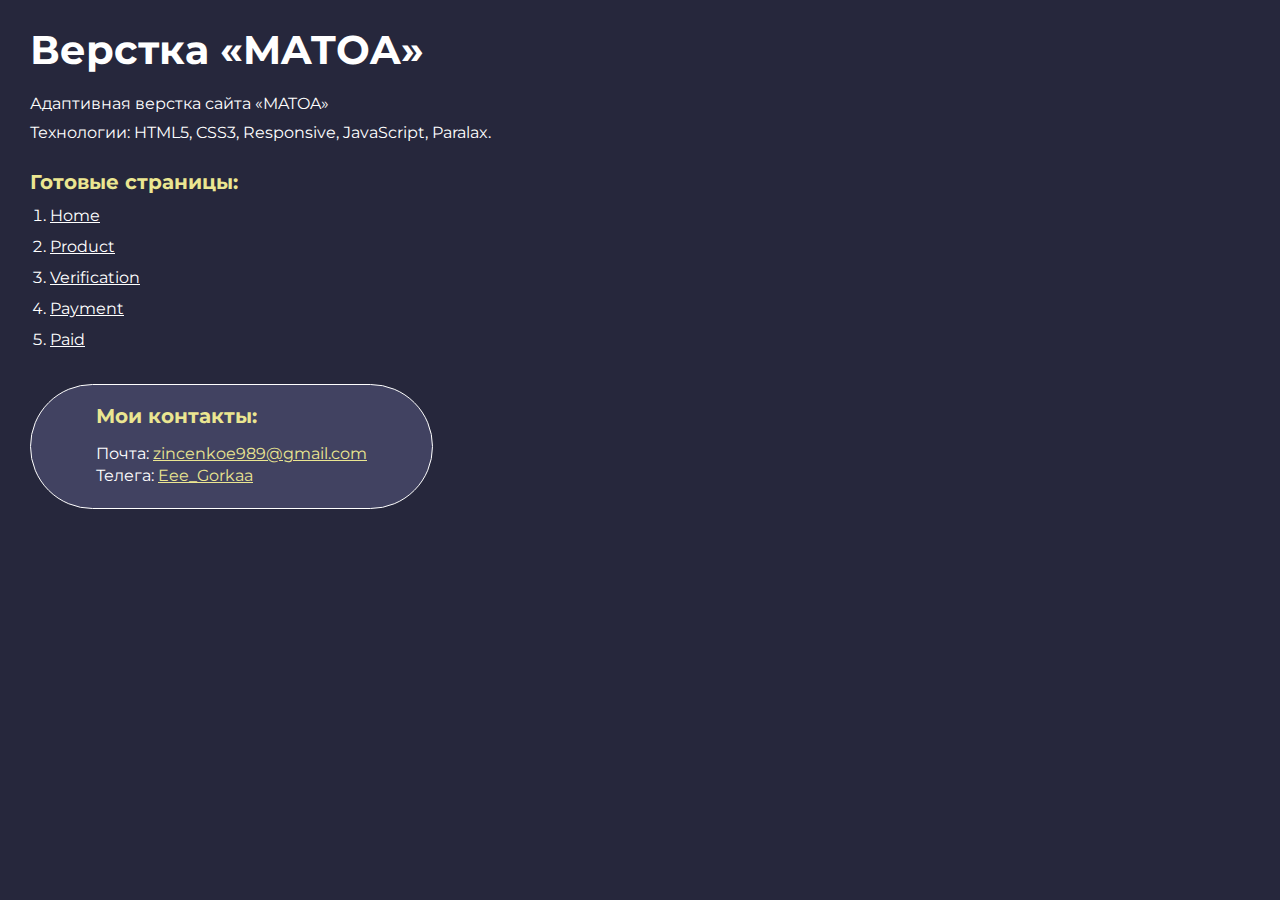
==== commit 52136d92: "Update index.html" ====
--- a/index.html
+++ b/index.html
@@ -1,56 +1,168 @@
 <!DOCTYPE html>
-<html lang="en">
+<html>
   <head>
-  <meta charset="UTF-8" />
-  <meta http-equiv="X-UA-Compatible" content="IE=edge" />
-  <meta name="viewport" content="width=device-width, initial-scale=1.0" />
-  <link rel="stylesheet" href="css/style.min.css?_v=20230405220306" />
-  <title>All pages</title>
-</head>
+    <meta charset="UTF-8" />
+    <meta name="viewport" content="width=device-width, initial-scale=1.0" />
+    <title>Верстка «MATOA»</title>
+  </head>
+  <body>
+    <div class="rootpage">
+      <h1>Верстка «MATOA»</h1>
+      <div class="rootpage__info">
+        Адаптивная верстка сайта «MATOA»
+        <br />
+        Технологии: HTML5, CSS3, Responsive, JavaScript, Paralax.
+      </div>
+      <h2>Готовые страницы:</h2>
+      <ol class="rootpage__list">
+        <li><a target="_blank" href="main.html">Home</a></li>
+        <li><a target="_blank" href="product.html">Product</a></li>
+        <li><a target="_blank" href="checkout.html">Verification</a></li>
+        <li><a target="_blank" href="payment.html">Payment</a></li>
+        <li><a target="_blank" href="payment-finish.html">Paid</a></li>
+      </ol>
+      <div class="rootpage__contacts">
+        <h2>Мои контакты:</h2>
+        <p>
+          Почта:
+          <a href="mailto:zincenkoe989@gmail.com">zincenkoe989@gmail.com</a>
+        </p>
+        <p>
+          Телега:
+          <a href="https://t.me/Eee_Gorkaa" target="_blank">Eee_Gorkaa</a>
+        </p>
+      </div>
+    </div>
+  </body>
+  <style>
+    @charset "UTF-8";
+    @import url("https://fonts.googleapis.com/css?family=Montserrat:regular,700&display=swap");
+    *,
+    *::before,
+    *::after {
+      padding: 0px;
+      margin: 0px;
+      border: 0px;
+      box-sizing: border-box;
+    }
+    html,
+    body {
+      height: 100%;
+      margin: 0;
+      padding: 0;
+      min-width: 320px;
+      width: 100%;
+      color: #fff;
+      /* background-color: #5e5373; 0*/
+      /* background-color: #0e0840; 1*/
+      /* background-color: #8e81ff; 2*/
+      /* background-color: #9bb1fe; */
+      background-color: #26273c;
+    }
+    body {
+      font-family: Montserrat;
+      font-size: 100%;
+      line-height: 1;
+      font-size: 1rem;
+    }
+    a {
+      text-decoration: underline;
+      color: #fff;
+      /* color: #d7e0ff; */
+    }
+    a:visited {
+      text-decoration: underline;
+      color: #414261;
+      /* color: #fffbb5; */
+      /* color: #6586ff; */
+    }
+    a:hover {
+      text-decoration: none;
+    }
+    ul li {
+      list-style: none;
+    }
+    img {
+      vertical-align: top;
+    }
+    .wrapper {
+      width: 100%;
+      min-height: 100%;
+      overflow: hidden;
+    }
+    .rootpage {
+      padding: 30px;
+      display: flex;
+      flex-direction: column;
+      align-items: flex-start;
+    }
+    @media (max-width: 767px) {
+      .rootpage {
+        padding: 30px 15px;
+      }
+    }
+    h1 {
+      /* color: #ebe691; */
+      /* color: #d7e0ff; */
+      color: #fff;
+      font-size: 2.5rem;
+      margin: 0px 0px 1.25rem 0px;
+    }
+    @media (max-width: 767px) {
+      h1 {
+        font-size: 1.85rem;
+        margin: 0px 0px 1.25rem 0px;
+      }
+    }
+    h2 {
+      color: #ebe691;
+      font-size: 1.25rem;
+      margin: 0px 0px 1rem 0px;
+    }
+    @media (max-width: 767px) {
+      h2 {
+        font-size: 1.125rem;
+        margin: 0px 0px 1rem 0px;
+      }
+    }
+    .rootpage__info {
+      line-height: 1.8;
+      margin: 0px 0px 1.5rem 0px;
+    }
 
-  <body>
-    <div class="wrapper">
-      <main class="page">
-        <div class="page__all-pages all-pages">
-          <div class="all-pages__container">
-            <div class="all-pages__title title">Project <span>«Matoa»</span></div>
-            <div class="all-pages__menu menu-all-pages">
-                <div class="menu-all-pages__label title_s24">Pages:</div>
-                <nav class="menu-all-pages__body">
-                    <ol class="menu-all-pages__list">
-                      <li class="menu-all-pages__item">
-                        <a target="_blank" href="main.html" class="menu-all-pages__link">Home</a>
-                      </li>
-                      <li class="menu-all-pages__item">
-                        <a target="_blank" href="product.html" class="menu-all-pages__link">Product</a>
-                      </li>
-                      <li class="menu-all-pages__item">
-                        <a target="_blank" href="checkout.html" class="menu-all-pages__link">Verification</a>
-                      </li>
-                      <li class="menu-all-pages__item">
-                        <a target="_blank" href="payment.html" class="menu-all-pages__link">Payment</a>
-                      </li>
-                      <li class="menu-all-pages__item">
-                        <a target="_blank" href="payment-finish.html" class="menu-all-pages__link">Paid</a>
-                      </li>
-                    </ol>
-                </nav>
-            </div>
-            <div class="all-pages__decor decor-all-pages">
-                <div class="decor-all-pages__icon decor-all-pages__icon_1">
-                    <img src="img/decor.svg" alt="decor">
-                </div>
-                <div class="decor-all-pages__icon decor-all-pages__icon_2">
-                    <img src="img/decor.svg" alt="decor">
-                </div>
-                <div class="decor-all-pages__icon decor-all-pages__icon_3">
-                    <img src="img/decor.svg" alt="decor">
-                </div>
-            </div>
-          </div>
-        </div>
-      </main>
-    </div>
-    <script src="js/app.min.js?_v=20230405220306"></script>
-  </body>
+    .rootpage__list {
+      margin: 0px 0px 2.25rem 1.25rem;
+    }
+    .rootpage__list li:not(:last-child) {
+      margin: 0px 0px 15px 0px;
+    }
+    .rootpage__contacts,
+    .rootpage__tnx {
+      border-radius: 200px;
+      padding: 20px 65px;
+      line-height: 140%;
+    }
+    @media (max-width: 767px) {
+      .rootpage__contacts,
+      .rootpage__tnx {
+        border-radius: 40px;
+        padding: 20px;
+      }
+    }
+    .rootpage__contacts {
+      /* background: #32b5a4; */
+      /* background: #a1b6ff; */
+      background: #414261;
+      border: 1px solid #fff;
+    }
+    .rootpage__contacts a {
+      color: #ebe691;
+    }
+    .rootpage__tnx {
+      /* background: #c22d63; */
+      background: #1b1c2e;
+      /* background: linear-gradient(100.1deg, #5171e2 25.58%, #485eac 73.24%); */
+      margin: 0px 0px 1rem 0px;
+    }
+  </style>
 </html>
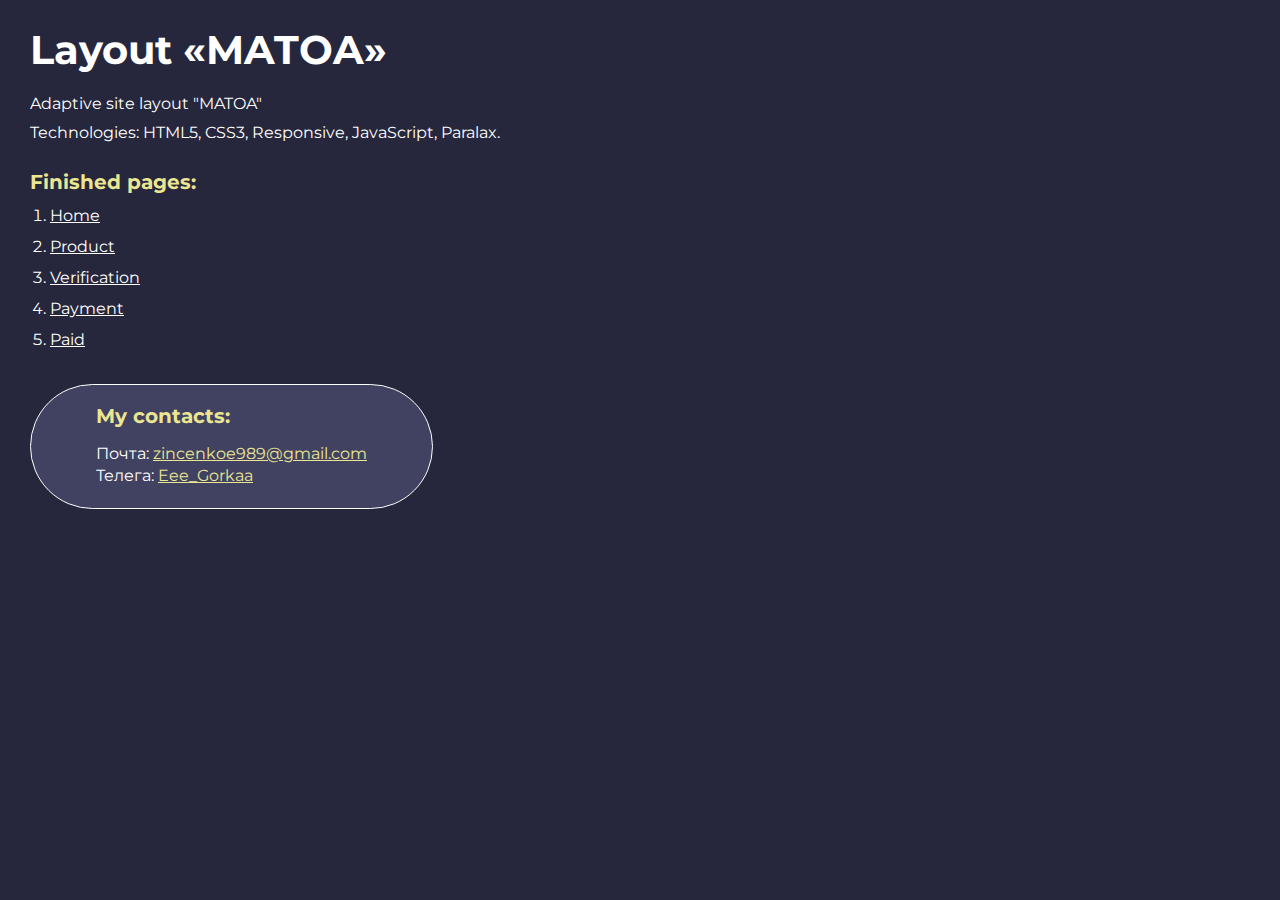
==== commit 318b8e45: "Create index.html" ====
--- a/index.html
+++ b/index.html
@@ -1,168 +1,168 @@
-<!DOCTYPE html>
-<html>
-  <head>
-    <meta charset="UTF-8" />
-    <meta name="viewport" content="width=device-width, initial-scale=1.0" />
-    <title>Верстка «MATOA»</title>
-  </head>
-  <body>
-    <div class="rootpage">
-      <h1>Верстка «MATOA»</h1>
-      <div class="rootpage__info">
-        Адаптивная верстка сайта «MATOA»
-        <br />
-        Технологии: HTML5, CSS3, Responsive, JavaScript, Paralax.
-      </div>
-      <h2>Готовые страницы:</h2>
-      <ol class="rootpage__list">
-        <li><a target="_blank" href="main.html">Home</a></li>
-        <li><a target="_blank" href="product.html">Product</a></li>
-        <li><a target="_blank" href="checkout.html">Verification</a></li>
-        <li><a target="_blank" href="payment.html">Payment</a></li>
-        <li><a target="_blank" href="payment-finish.html">Paid</a></li>
-      </ol>
-      <div class="rootpage__contacts">
-        <h2>Мои контакты:</h2>
-        <p>
-          Почта:
-          <a href="mailto:zincenkoe989@gmail.com">zincenkoe989@gmail.com</a>
-        </p>
-        <p>
-          Телега:
-          <a href="https://t.me/Eee_Gorkaa" target="_blank">Eee_Gorkaa</a>
-        </p>
-      </div>
-    </div>
-  </body>
-  <style>
-    @charset "UTF-8";
-    @import url("https://fonts.googleapis.com/css?family=Montserrat:regular,700&display=swap");
-    *,
-    *::before,
-    *::after {
-      padding: 0px;
-      margin: 0px;
-      border: 0px;
-      box-sizing: border-box;
-    }
-    html,
-    body {
-      height: 100%;
-      margin: 0;
-      padding: 0;
-      min-width: 320px;
-      width: 100%;
-      color: #fff;
-      /* background-color: #5e5373; 0*/
-      /* background-color: #0e0840; 1*/
-      /* background-color: #8e81ff; 2*/
-      /* background-color: #9bb1fe; */
-      background-color: #26273c;
-    }
-    body {
-      font-family: Montserrat;
-      font-size: 100%;
-      line-height: 1;
-      font-size: 1rem;
-    }
-    a {
-      text-decoration: underline;
-      color: #fff;
-      /* color: #d7e0ff; */
-    }
-    a:visited {
-      text-decoration: underline;
-      color: #414261;
-      /* color: #fffbb5; */
-      /* color: #6586ff; */
-    }
-    a:hover {
-      text-decoration: none;
-    }
-    ul li {
-      list-style: none;
-    }
-    img {
-      vertical-align: top;
-    }
-    .wrapper {
-      width: 100%;
-      min-height: 100%;
-      overflow: hidden;
-    }
-    .rootpage {
-      padding: 30px;
-      display: flex;
-      flex-direction: column;
-      align-items: flex-start;
-    }
-    @media (max-width: 767px) {
-      .rootpage {
-        padding: 30px 15px;
-      }
-    }
-    h1 {
-      /* color: #ebe691; */
-      /* color: #d7e0ff; */
-      color: #fff;
-      font-size: 2.5rem;
-      margin: 0px 0px 1.25rem 0px;
-    }
-    @media (max-width: 767px) {
-      h1 {
-        font-size: 1.85rem;
-        margin: 0px 0px 1.25rem 0px;
-      }
-    }
-    h2 {
-      color: #ebe691;
-      font-size: 1.25rem;
-      margin: 0px 0px 1rem 0px;
-    }
-    @media (max-width: 767px) {
-      h2 {
-        font-size: 1.125rem;
-        margin: 0px 0px 1rem 0px;
-      }
-    }
-    .rootpage__info {
-      line-height: 1.8;
-      margin: 0px 0px 1.5rem 0px;
-    }
-
-    .rootpage__list {
-      margin: 0px 0px 2.25rem 1.25rem;
-    }
-    .rootpage__list li:not(:last-child) {
-      margin: 0px 0px 15px 0px;
-    }
-    .rootpage__contacts,
-    .rootpage__tnx {
-      border-radius: 200px;
-      padding: 20px 65px;
-      line-height: 140%;
-    }
-    @media (max-width: 767px) {
-      .rootpage__contacts,
-      .rootpage__tnx {
-        border-radius: 40px;
-        padding: 20px;
-      }
-    }
-    .rootpage__contacts {
-      /* background: #32b5a4; */
-      /* background: #a1b6ff; */
-      background: #414261;
-      border: 1px solid #fff;
-    }
-    .rootpage__contacts a {
-      color: #ebe691;
-    }
-    .rootpage__tnx {
-      /* background: #c22d63; */
-      background: #1b1c2e;
-      /* background: linear-gradient(100.1deg, #5171e2 25.58%, #485eac 73.24%); */
-      margin: 0px 0px 1rem 0px;
-    }
-  </style>
-</html>
+<!DOCTYPE html>
+<html>
+  <head>
+    <meta charset="UTF-8" />
+    <meta name="viewport" content="width=device-width, initial-scale=1.0" />
+    <title>Layout «MATOA»</title>
+  </head>
+  <body>
+    <div class="rootpage">
+      <h1>Layout «MATOA»</h1>
+      <div class="rootpage__info">
+        Adaptive site layout "MATOA"
+        <br />
+        Technologies: HTML5, CSS3, Responsive, JavaScript, Paralax.
+      </div>
+      <h2>Finished pages:</h2>
+      <ol class="rootpage__list">
+        <li><a target="_blank" href="main.html">Home</a></li>
+        <li><a target="_blank" href="product.html">Product</a></li>
+        <li><a target="_blank" href="checkout.html">Verification</a></li>
+        <li><a target="_blank" href="payment.html">Payment</a></li>
+        <li><a target="_blank" href="payment-finish.html">Paid</a></li>
+      </ol>
+      <div class="rootpage__contacts">
+        <h2>My contacts:</h2>
+        <p>
+          Почта:
+          <a href="mailto:zincenkoe989@gmail.com">zincenkoe989@gmail.com</a>
+        </p>
+        <p>
+          Телега:
+          <a href="https://t.me/Eee_Gorkaa" target="_blank">Eee_Gorkaa</a>
+        </p>
+      </div>
+    </div>
+  </body>
+  <style>
+    @charset "UTF-8";
+    @import url("https://fonts.googleapis.com/css?family=Montserrat:regular,700&display=swap");
+    *,
+    *::before,
+    *::after {
+      padding: 0px;
+      margin: 0px;
+      border: 0px;
+      box-sizing: border-box;
+    }
+    html,
+    body {
+      height: 100%;
+      margin: 0;
+      padding: 0;
+      min-width: 320px;
+      width: 100%;
+      color: #fff;
+      /* background-color: #5e5373; 0*/
+      /* background-color: #0e0840; 1*/
+      /* background-color: #8e81ff; 2*/
+      /* background-color: #9bb1fe; */
+      background-color: #26273c;
+    }
+    body {
+      font-family: Montserrat;
+      font-size: 100%;
+      line-height: 1;
+      font-size: 1rem;
+    }
+    a {
+      text-decoration: underline;
+      color: #fff;
+      /* color: #d7e0ff; */
+    }
+    a:visited {
+      text-decoration: underline;
+      color: #414261;
+      /* color: #fffbb5; */
+      /* color: #6586ff; */
+    }
+    a:hover {
+      text-decoration: none;
+    }
+    ul li {
+      list-style: none;
+    }
+    img {
+      vertical-align: top;
+    }
+    .wrapper {
+      width: 100%;
+      min-height: 100%;
+      overflow: hidden;
+    }
+    .rootpage {
+      padding: 30px;
+      display: flex;
+      flex-direction: column;
+      align-items: flex-start;
+    }
+    @media (max-width: 767px) {
+      .rootpage {
+        padding: 30px 15px;
+      }
+    }
+    h1 {
+      /* color: #ebe691; */
+      /* color: #d7e0ff; */
+      color: #fff;
+      font-size: 2.5rem;
+      margin: 0px 0px 1.25rem 0px;
+    }
+    @media (max-width: 767px) {
+      h1 {
+        font-size: 1.85rem;
+        margin: 0px 0px 1.25rem 0px;
+      }
+    }
+    h2 {
+      color: #ebe691;
+      font-size: 1.25rem;
+      margin: 0px 0px 1rem 0px;
+    }
+    @media (max-width: 767px) {
+      h2 {
+        font-size: 1.125rem;
+        margin: 0px 0px 1rem 0px;
+      }
+    }
+    .rootpage__info {
+      line-height: 1.8;
+      margin: 0px 0px 1.5rem 0px;
+    }
+
+    .rootpage__list {
+      margin: 0px 0px 2.25rem 1.25rem;
+    }
+    .rootpage__list li:not(:last-child) {
+      margin: 0px 0px 15px 0px;
+    }
+    .rootpage__contacts,
+    .rootpage__tnx {
+      border-radius: 200px;
+      padding: 20px 65px;
+      line-height: 140%;
+    }
+    @media (max-width: 767px) {
+      .rootpage__contacts,
+      .rootpage__tnx {
+        border-radius: 40px;
+        padding: 20px;
+      }
+    }
+    .rootpage__contacts {
+      /* background: #32b5a4; */
+      /* background: #a1b6ff; */
+      background: #414261;
+      border: 1px solid #fff;
+    }
+    .rootpage__contacts a {
+      color: #ebe691;
+    }
+    .rootpage__tnx {
+      /* background: #c22d63; */
+      background: #1b1c2e;
+      /* background: linear-gradient(100.1deg, #5171e2 25.58%, #485eac 73.24%); */
+      margin: 0px 0px 1rem 0px;
+    }
+  </style>
+</html>
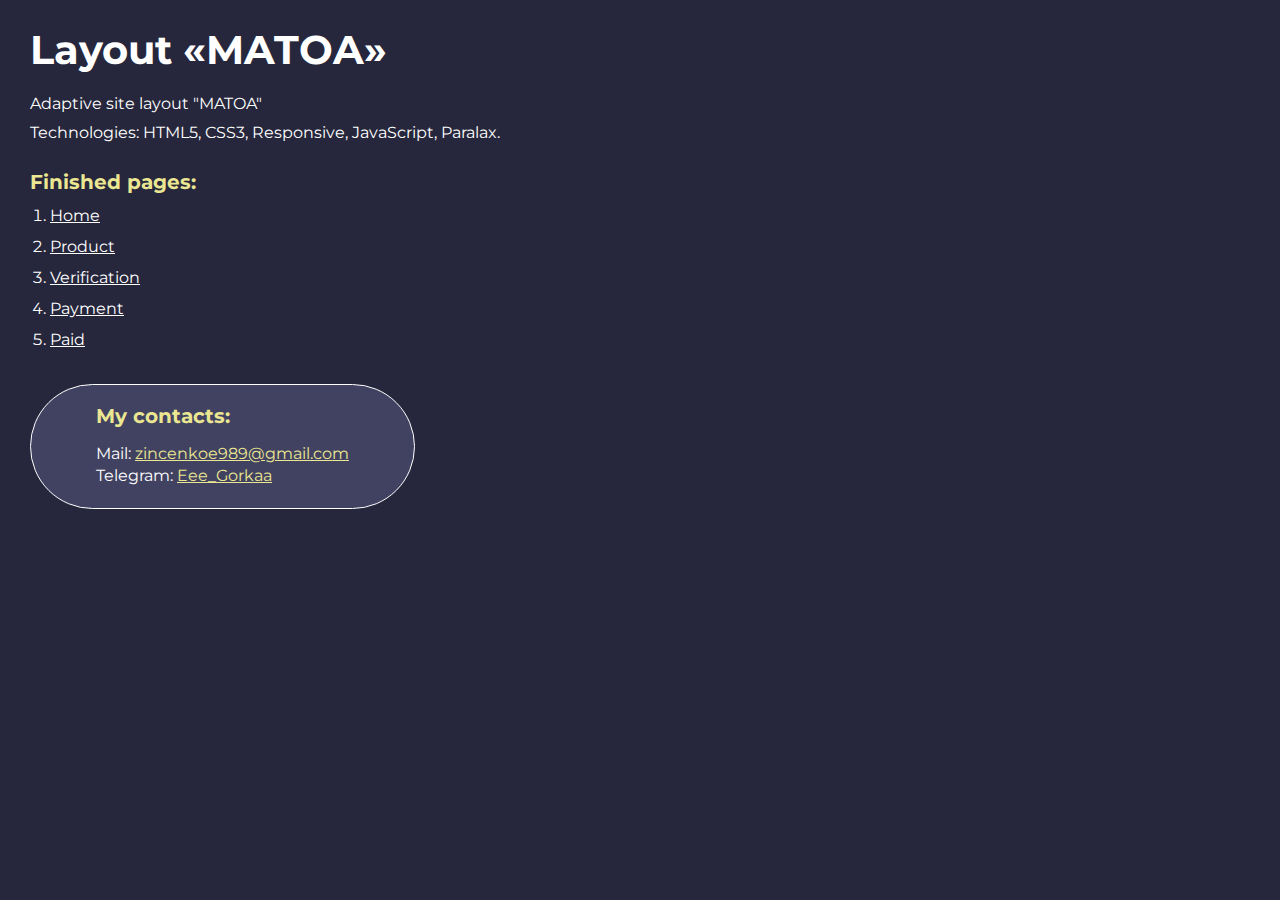
==== commit 16d8d9af: "Update index.html" ====
--- a/index.html
+++ b/index.html
@@ -24,11 +24,11 @@
       <div class="rootpage__contacts">
         <h2>My contacts:</h2>
         <p>
-          Почта:
+          Mail:
           <a href="mailto:zincenkoe989@gmail.com">zincenkoe989@gmail.com</a>
         </p>
         <p>
-          Телега:
+          Telegram:
           <a href="https://t.me/Eee_Gorkaa" target="_blank">Eee_Gorkaa</a>
         </p>
       </div>
